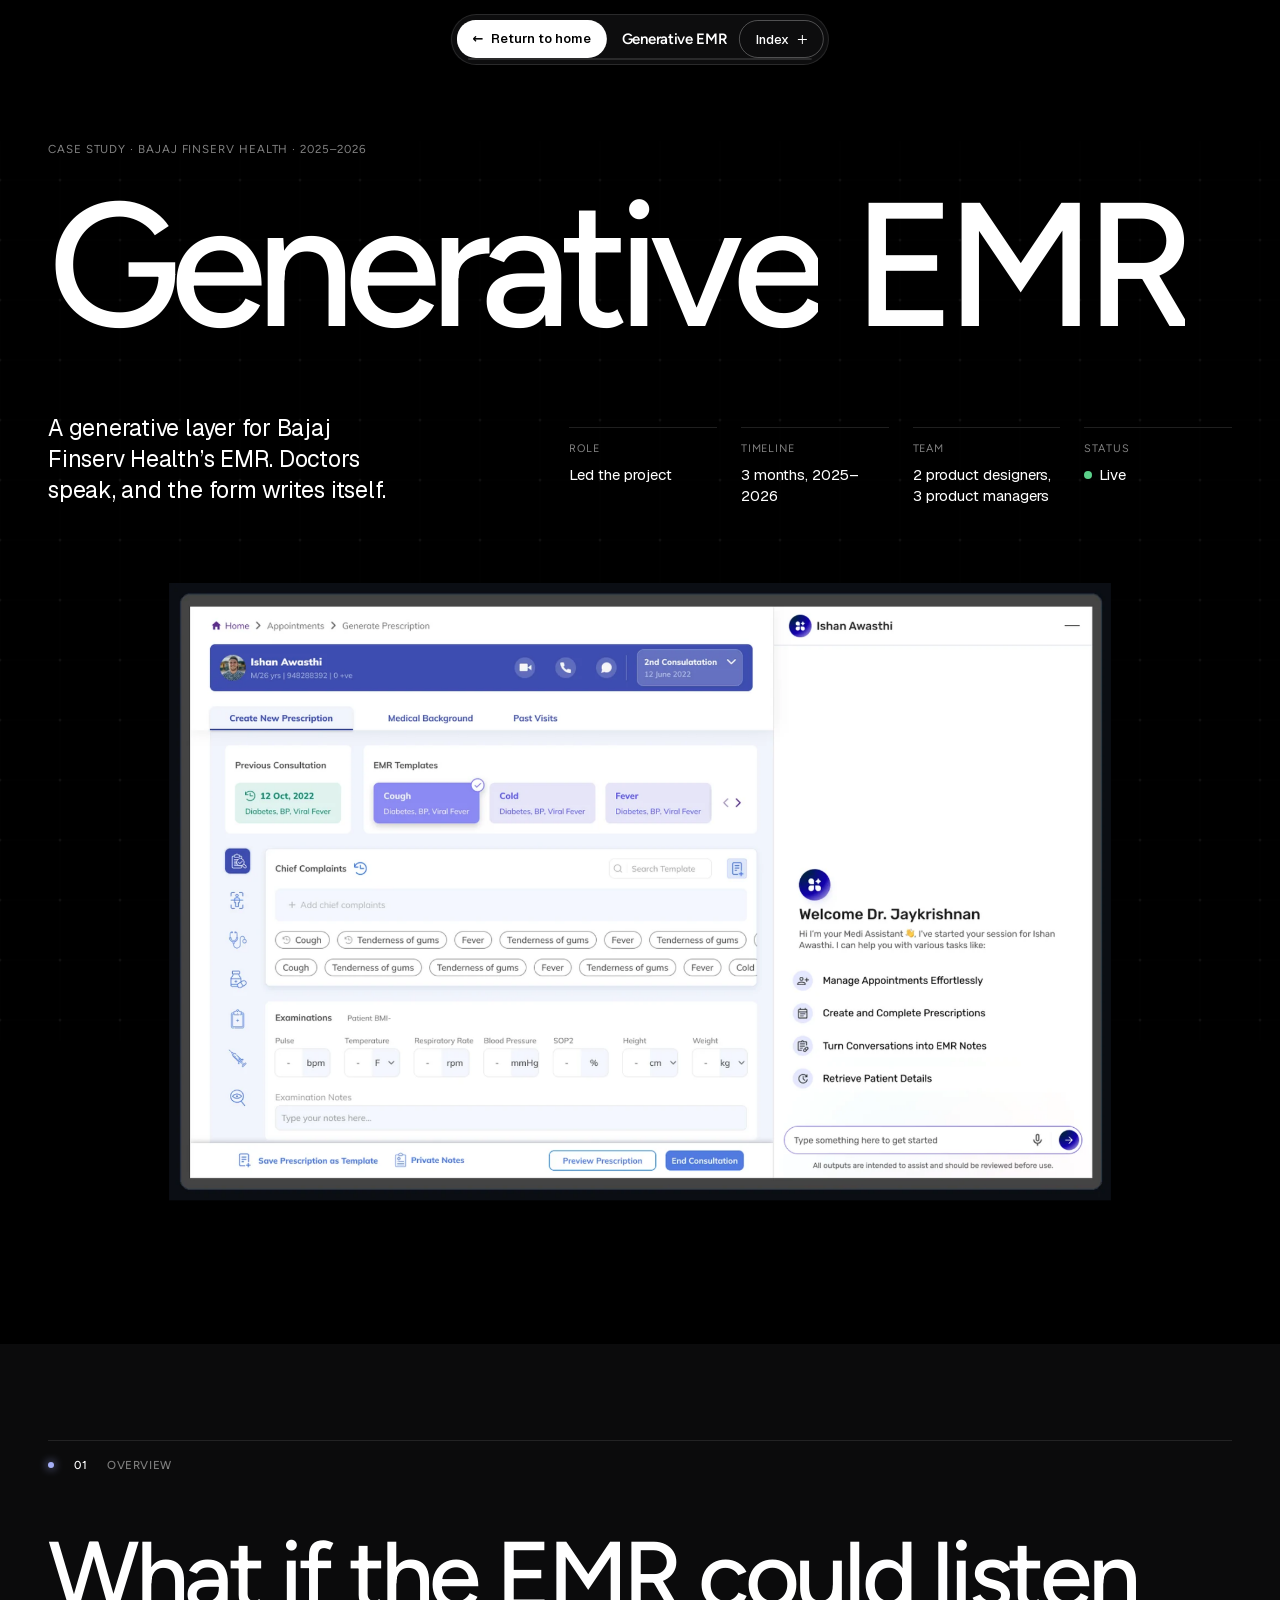
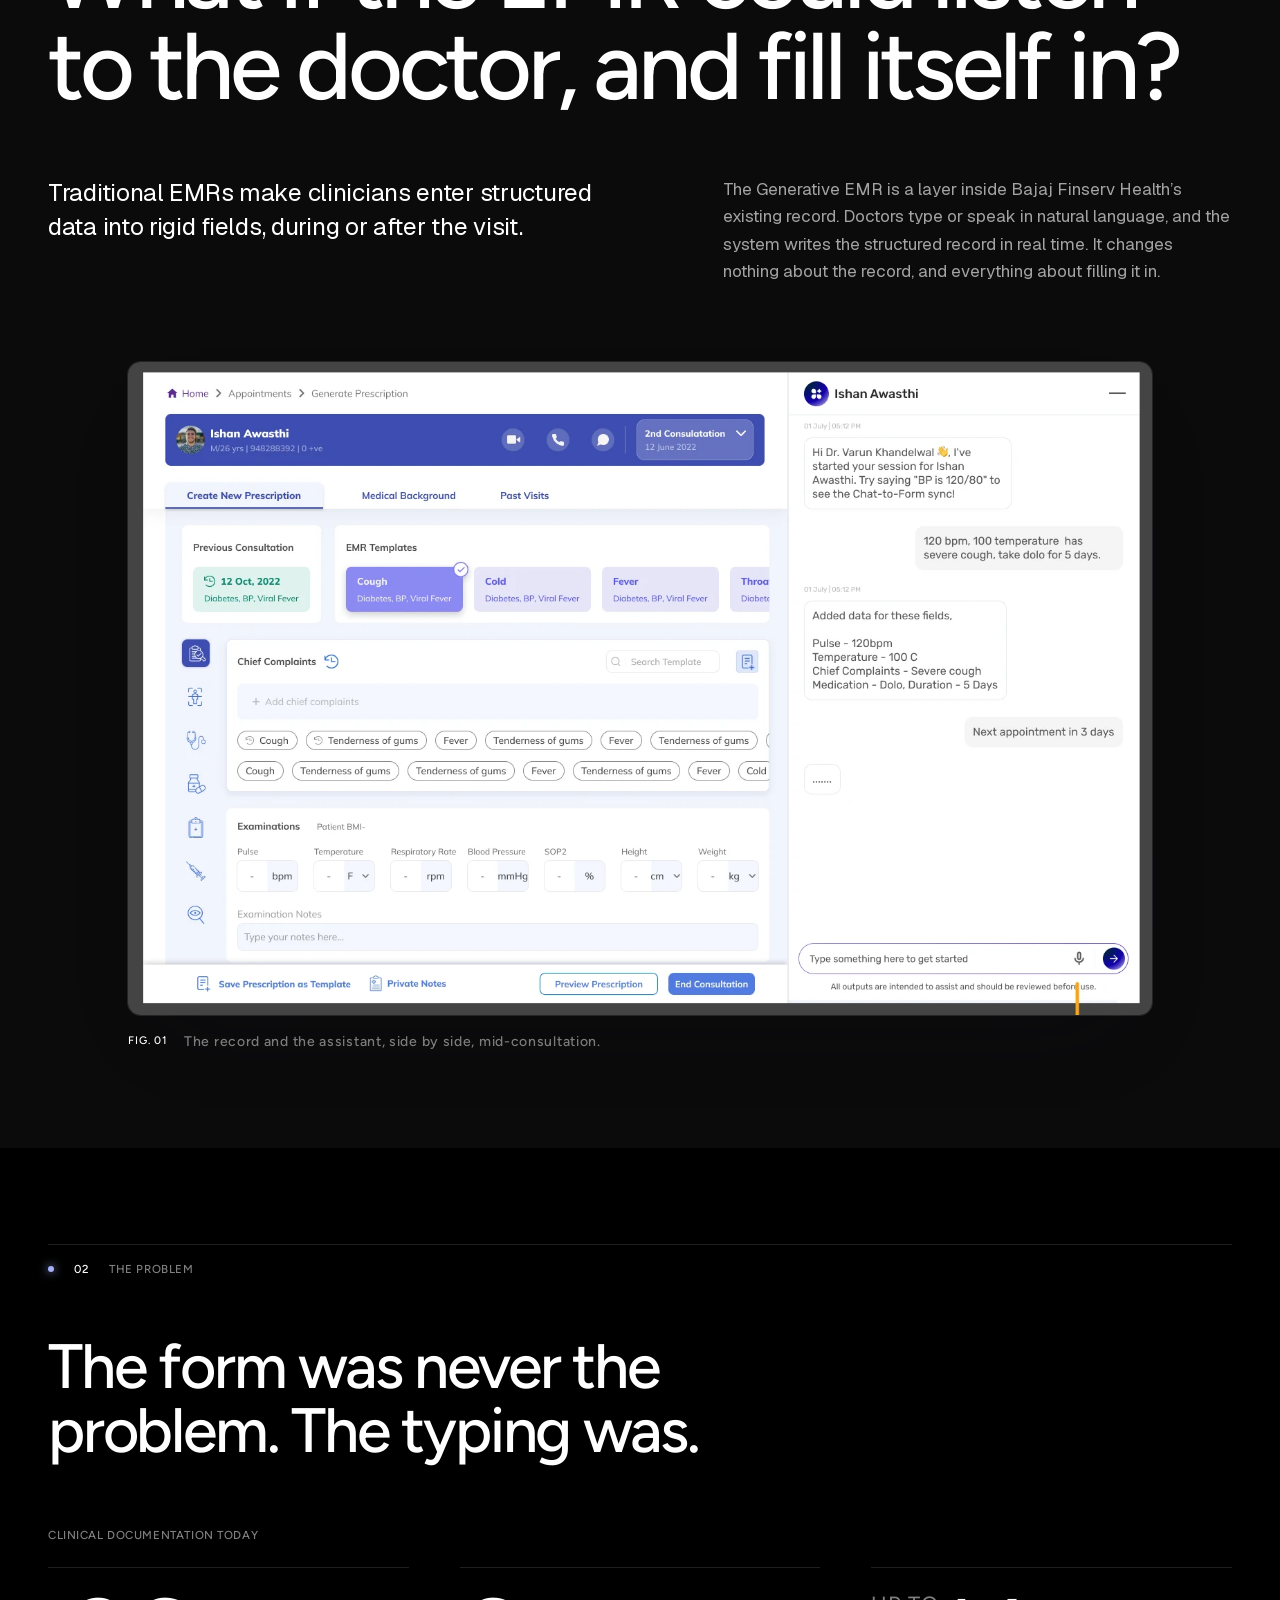
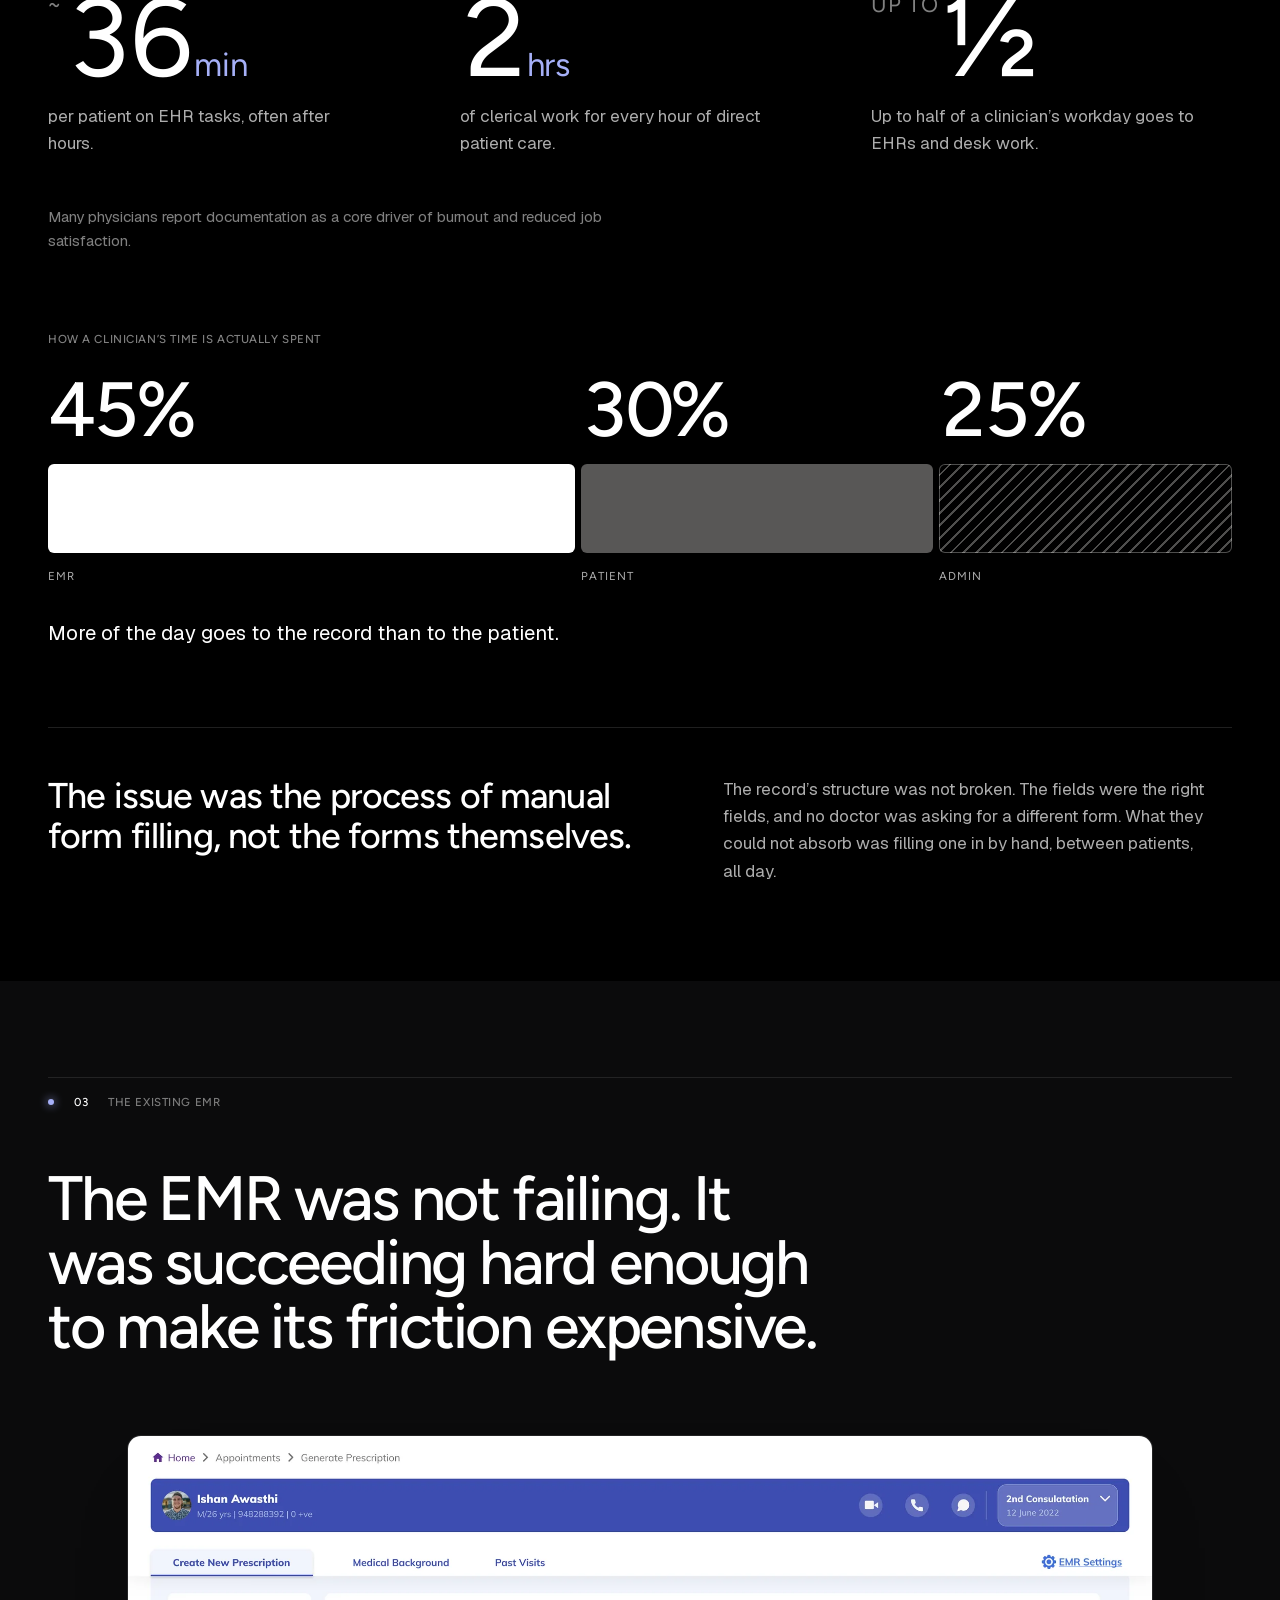
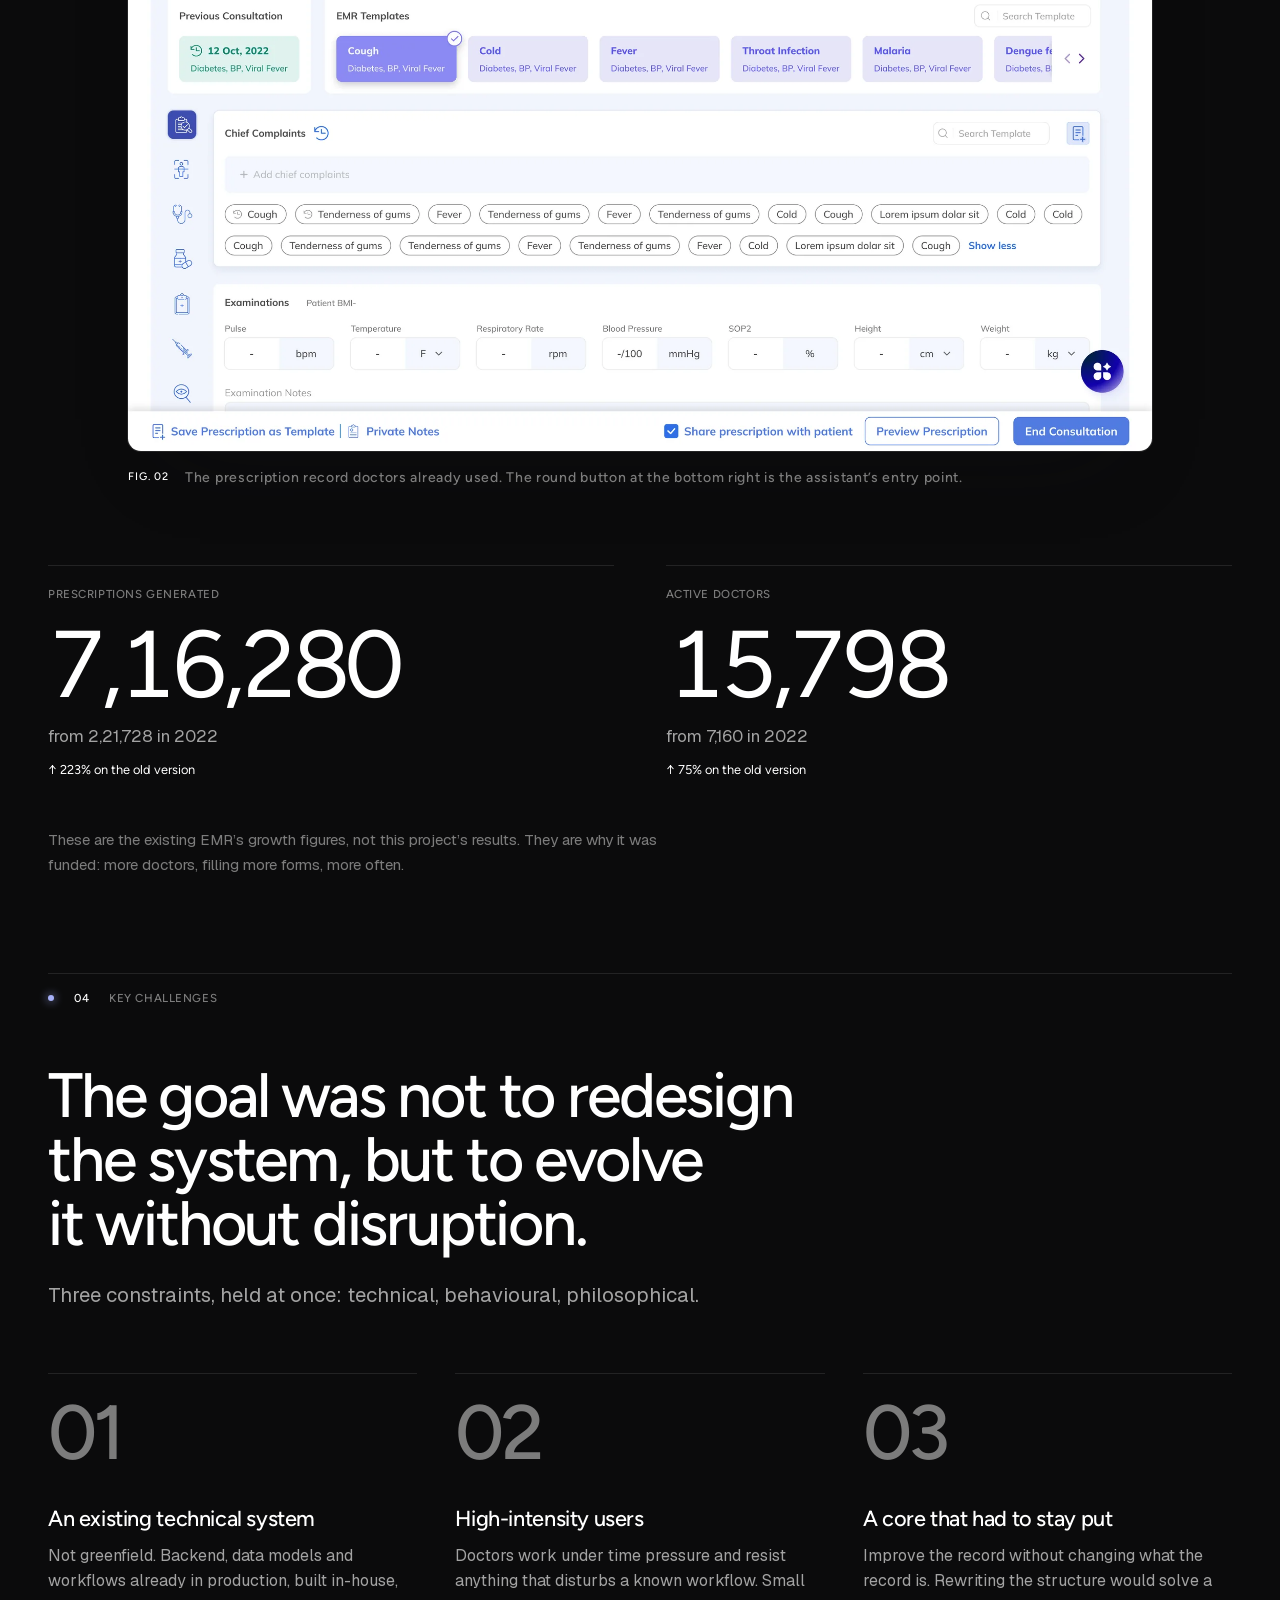
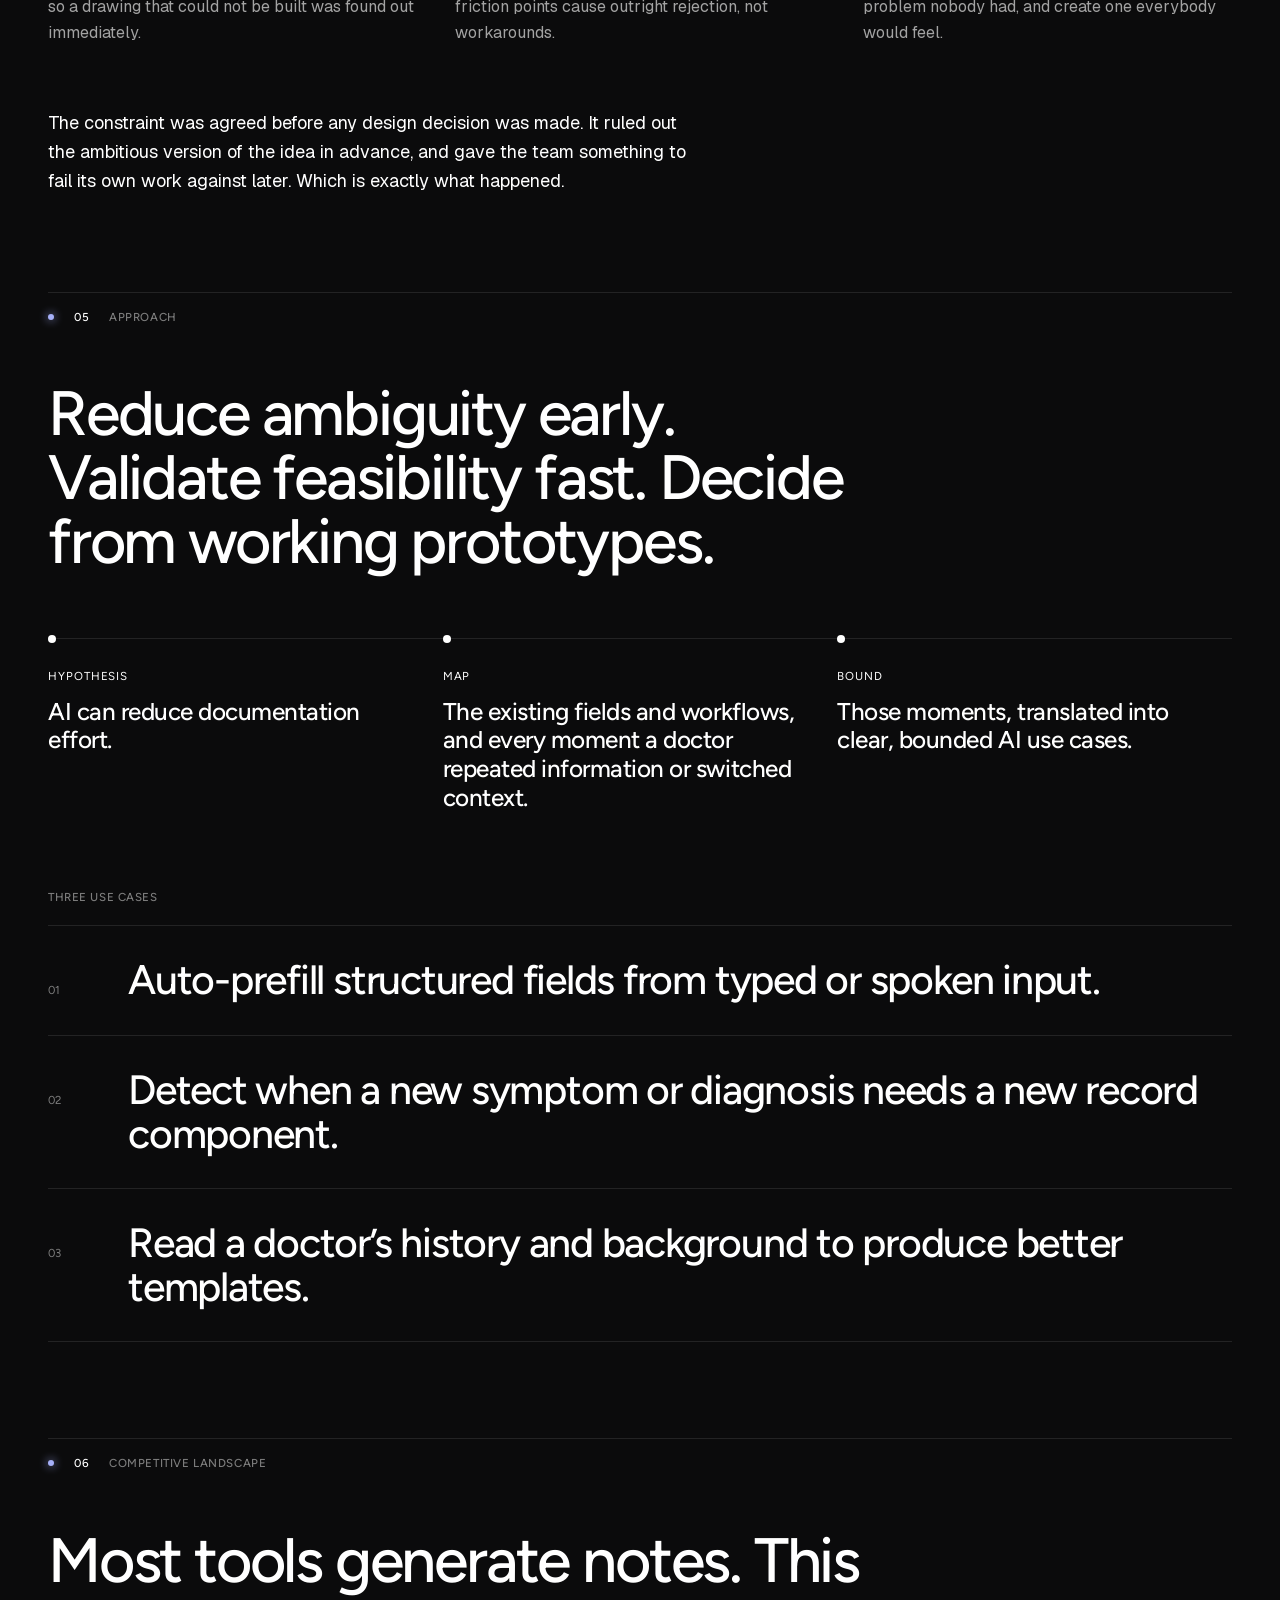
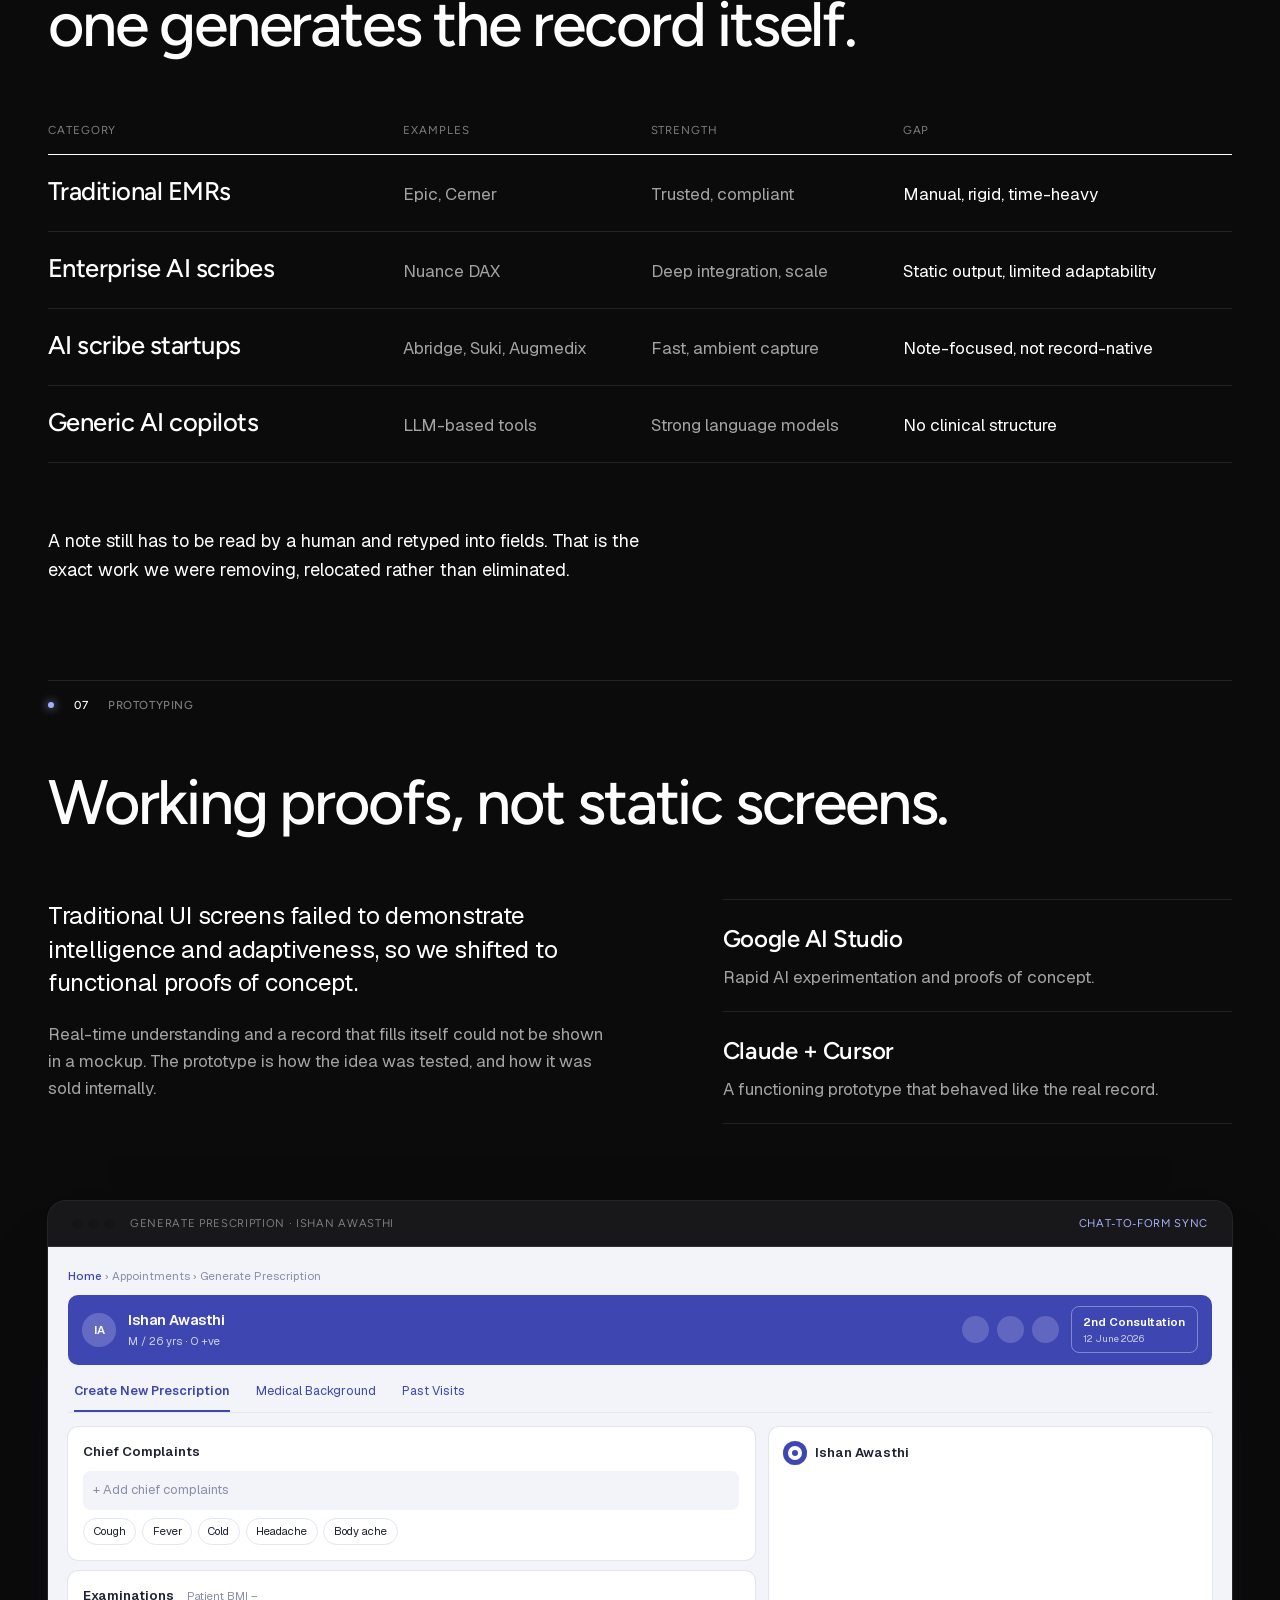
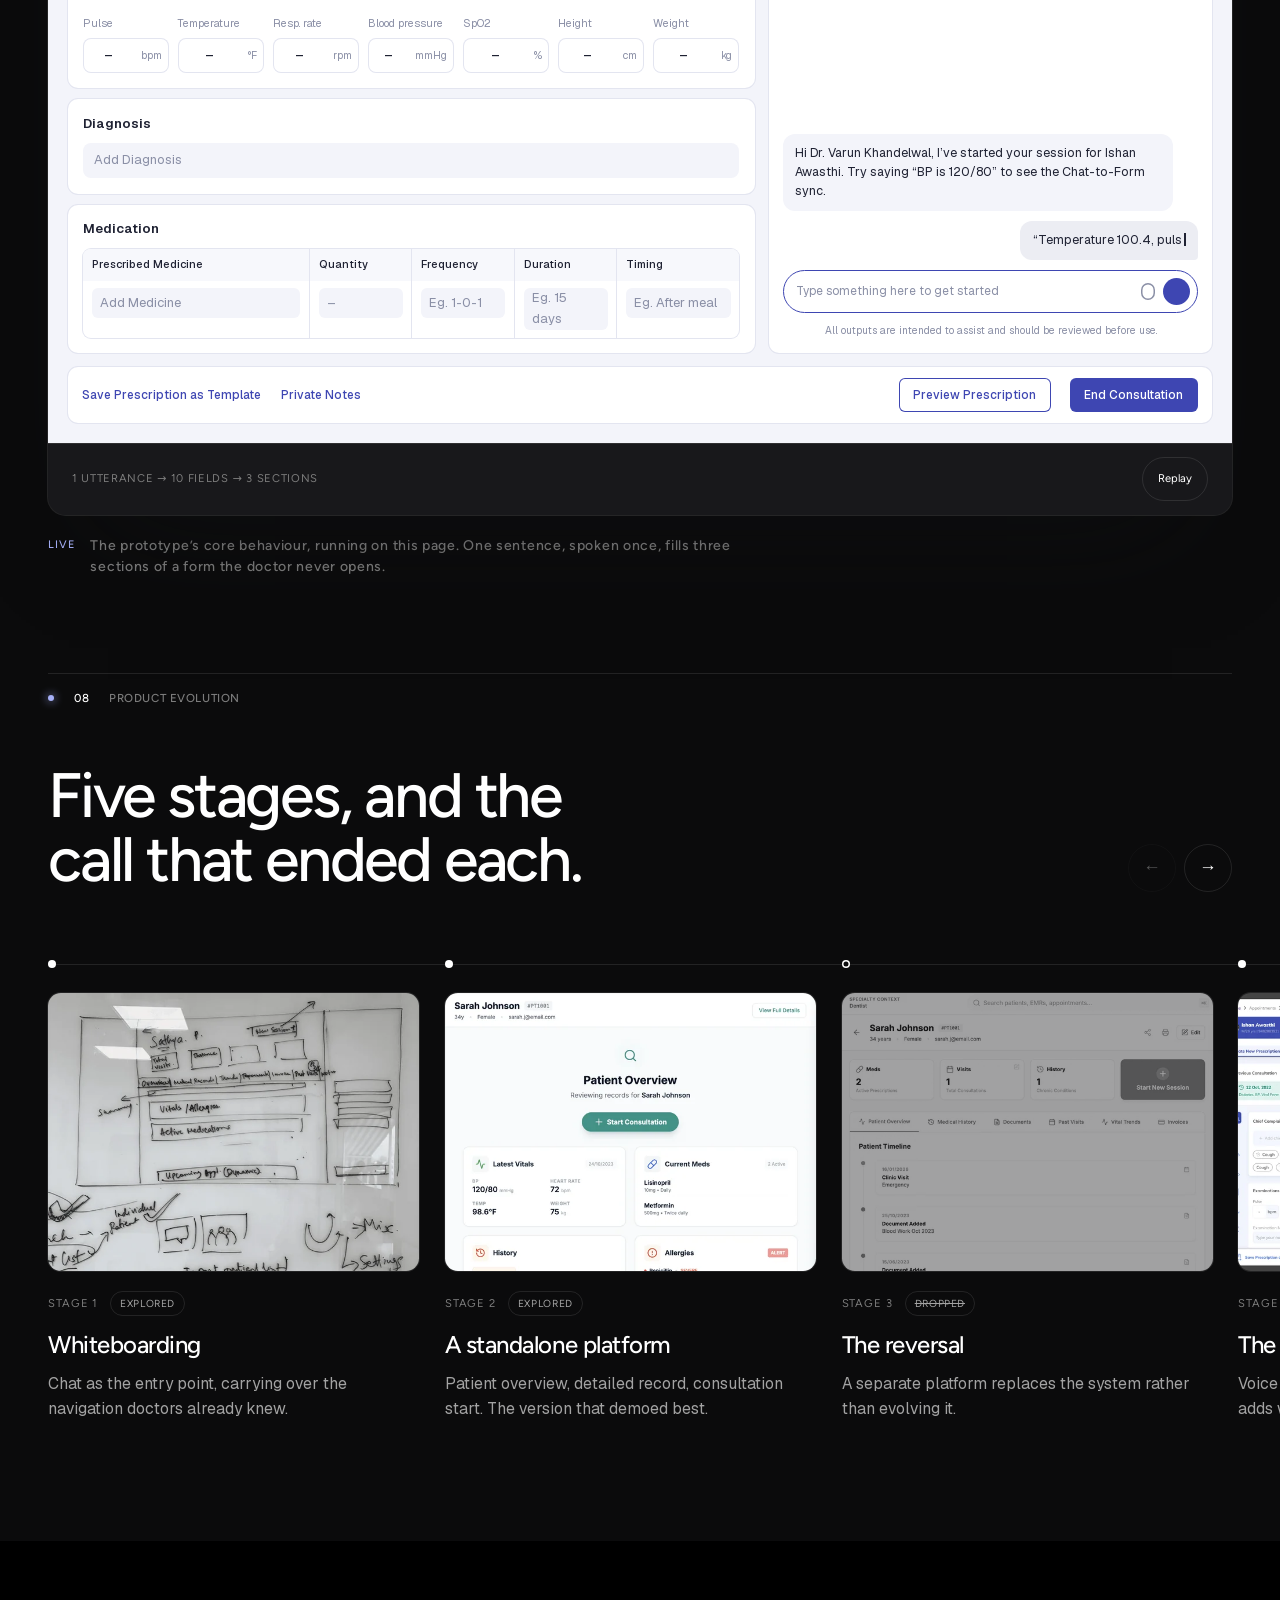
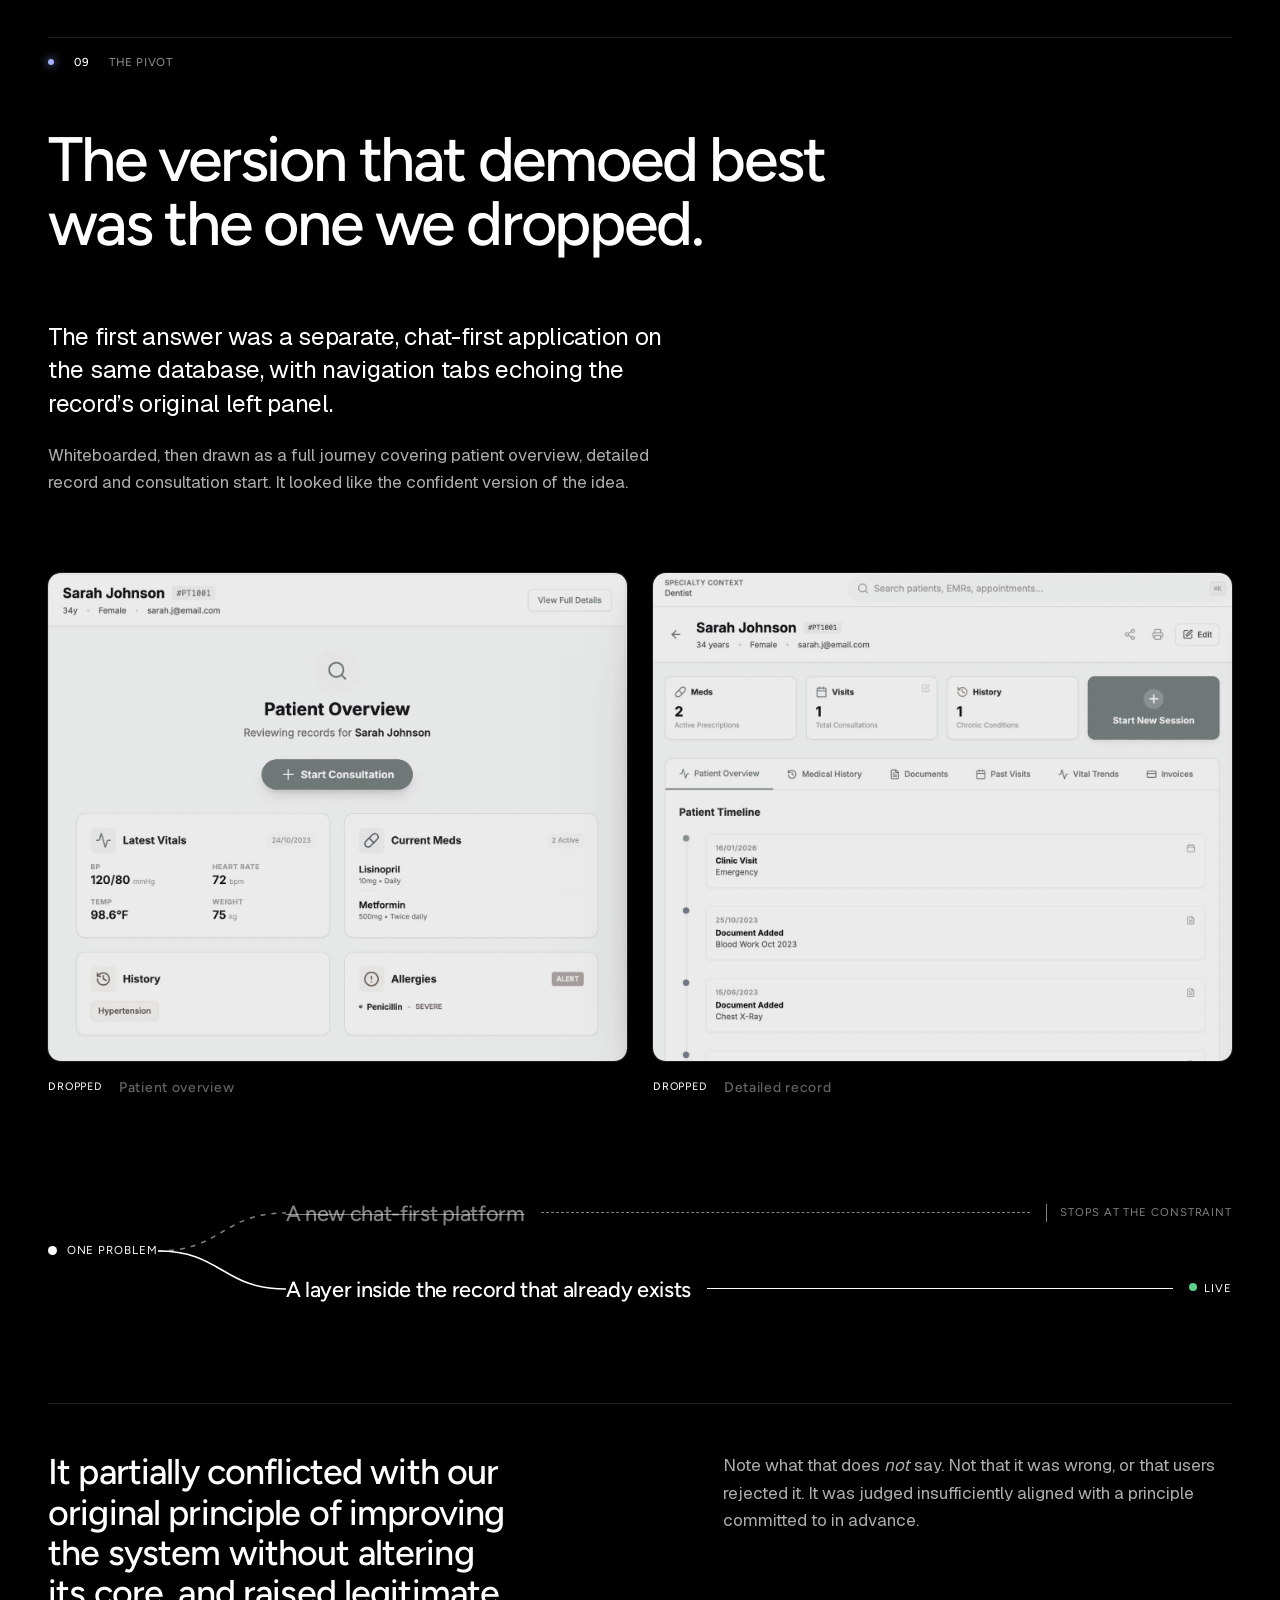
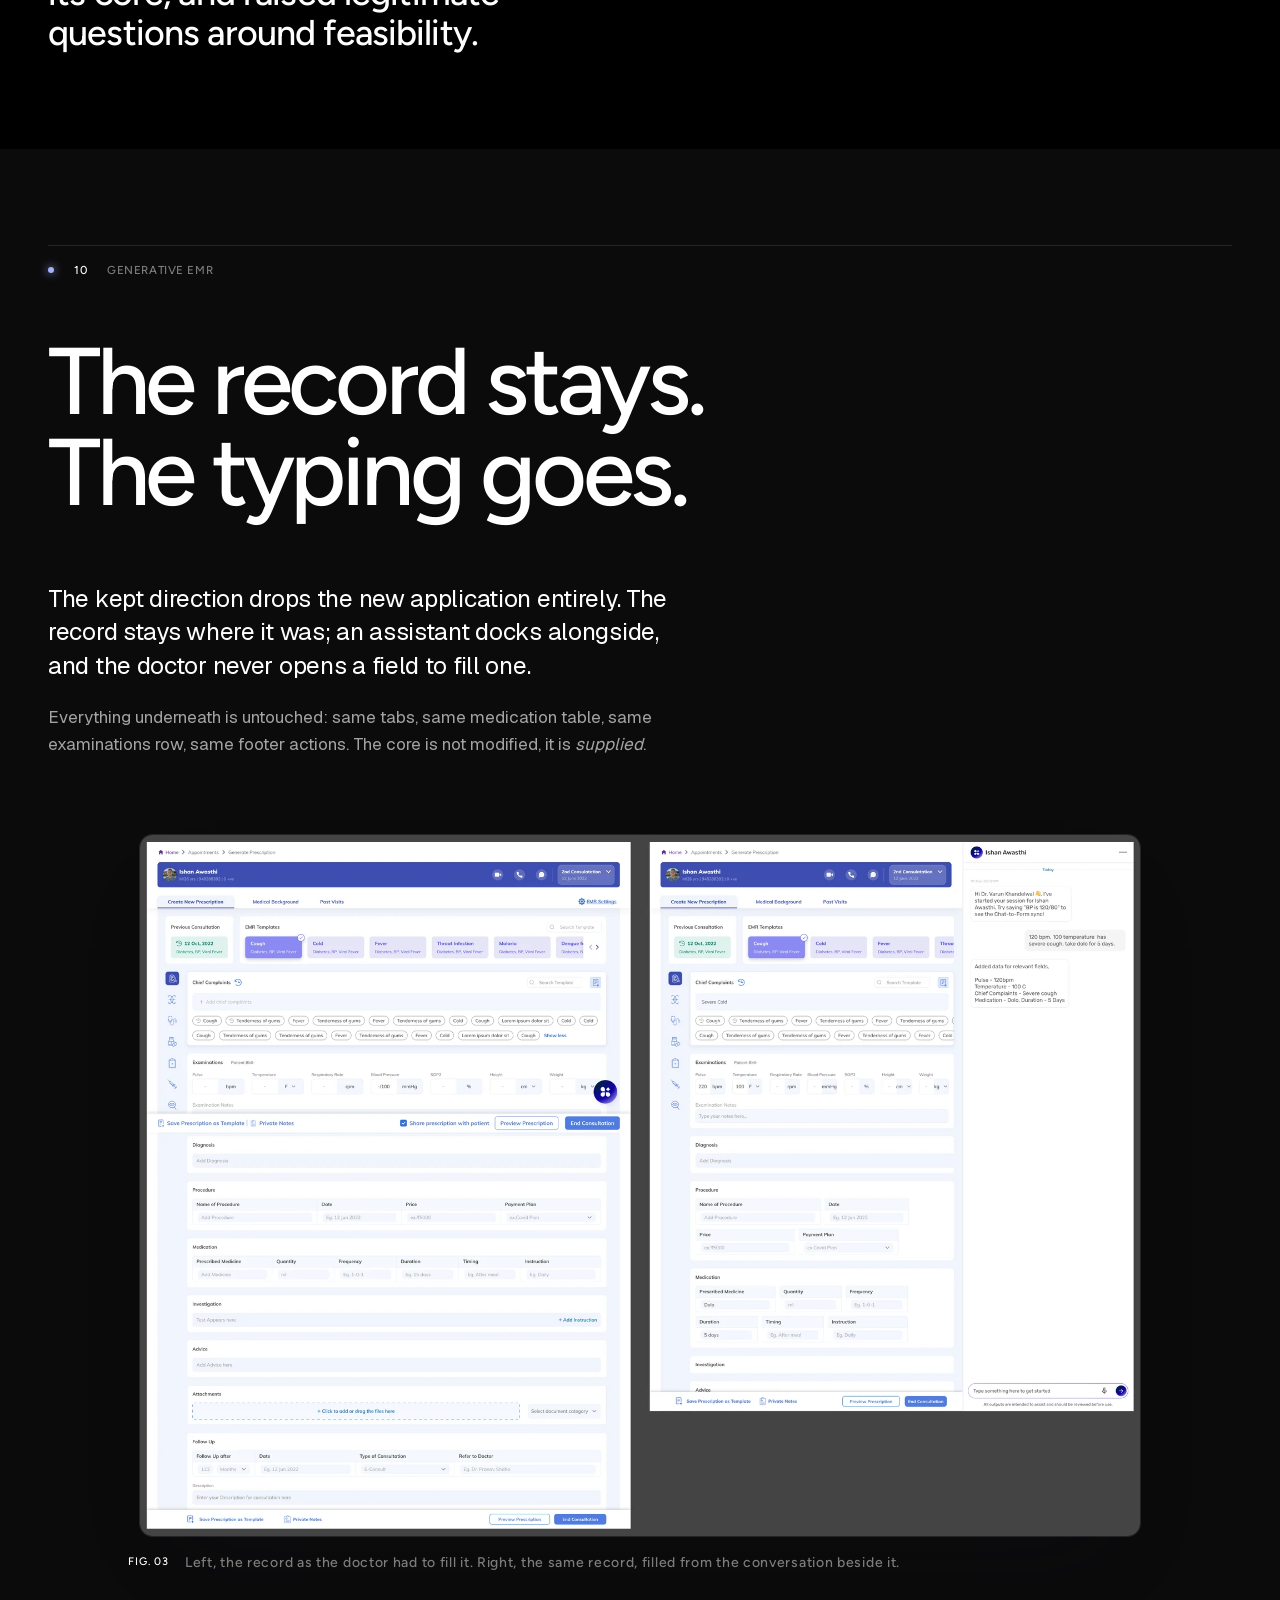
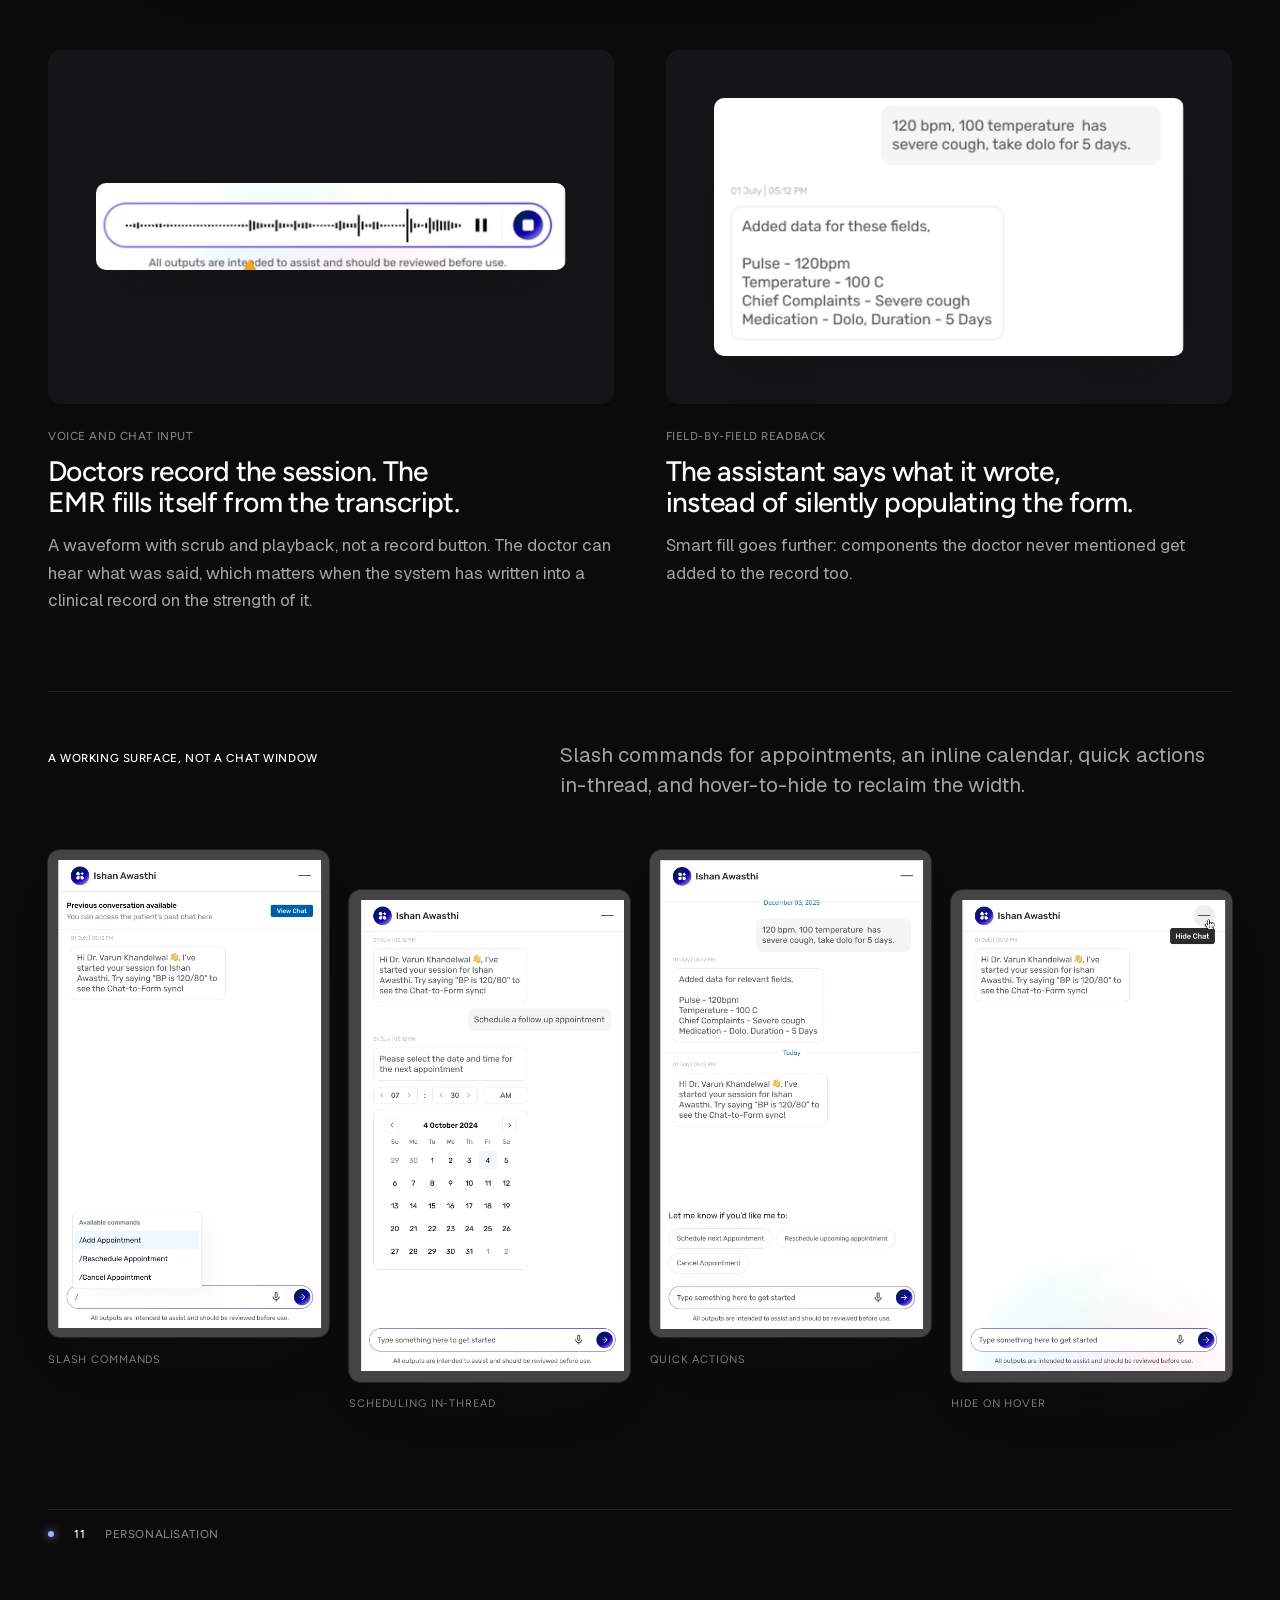
==== preview/index.html @ 27ffbb3f "Preview: shared dark theme Same black system as the WorkPerks case study (theme.css, identical acros" ====
<!doctype html>
<html lang="en" data-theme="dark" data-project="emr">
<head>
<meta charset="utf-8">
<meta name="robots" content="noindex">
<meta name="viewport" content="width=device-width, initial-scale=1">
<meta name="color-scheme" content="light">
<meta name="theme-color" content="#0B0E14">
<link rel="icon" href="data:image/svg+xml,%3Csvg xmlns='http://www.w3.org/2000/svg' viewBox='0 0 32 32'%3E%3Crect width='32' height='32' rx='7' fill='%230B0E14'/%3E%3Ccircle cx='16' cy='16' r='6' fill='%233D4DB0'/%3E%3C/svg%3E">
<title>Generative EMR, Bajaj Finserv Health</title>
<meta name="description" content="Case study. A generative layer inside Bajaj Finserv Health's EMR: doctors speak, and the form writes itself.">
<link rel="preload" href="public/fonts/figtree-var.woff2" as="font" type="font/woff2" crossorigin>
<link rel="preload" href="public/fonts/Geist-var-latin.woff2" as="font" type="font/woff2" crossorigin>
<link rel="preload" href="public/cover/generative-emr-hero.webp" as="image" fetchpriority="high">
<link rel="stylesheet" href="fonts.css">
<link rel="stylesheet" href="styles.css">
<link rel="stylesheet" href="theme.css">
</head>
<body>

<a class="skip" href="#overview">Skip to the case study</a>

<!-- Top bar: the page's only chrome. Wordmark, the section you are in, and a
     reading line. The section label opens the full index. -->
<header class="topbar" data-tone="dark">
  <a class="tb-home" href="https://uxsiddha.github.io/home"><span aria-hidden="true">&larr;</span> Return to home</a>
  <a class="tb-mark" href="#top">Generative EMR</a>

  <nav class="rail" aria-label="Sections">
    <ol>
      <li><a href="#overview"><span class="r-num">01</span><span class="r-name">Overview</span></a></li>
      <li><a href="#problem"><span class="r-num">02</span><span class="r-name">The problem</span></a></li>
      <li><a href="#existing"><span class="r-num">03</span><span class="r-name">Existing EMR</span></a></li>
      <li><a href="#challenges"><span class="r-num">04</span><span class="r-name">Challenges</span></a></li>
      <li><a href="#approach"><span class="r-num">05</span><span class="r-name">Approach</span></a></li>
      <li><a href="#landscape"><span class="r-num">06</span><span class="r-name">Landscape</span></a></li>
      <li><a href="#prototyping"><span class="r-num">07</span><span class="r-name">Prototyping</span></a></li>
      <li><a href="#evolution"><span class="r-num">08</span><span class="r-name">Evolution</span></a></li>
      <li><a href="#pivot"><span class="r-num">09</span><span class="r-name">The pivot</span></a></li>
      <li><a href="#generative"><span class="r-num">10</span><span class="r-name">Generative EMR</span></a></li>
      <li><a href="#personalisation"><span class="r-num">11</span><span class="r-name">Personalisation</span></a></li>
      <li><a href="#product"><span class="r-num">12</span><span class="r-name">Final product</span></a></li>
      <li><a href="#next"><span class="r-num">13</span><span class="r-name">Where it stands</span></a></li>
      <li><a href="#learnings"><span class="r-num">14</span><span class="r-name">Key learnings</span></a></li>
    </ol>
  </nav>
  <button class="tb-index" type="button" aria-expanded="false" aria-controls="index-panel">
    <span class="tb-num" aria-hidden="true"></span>
    <span class="tb-name">Index</span>
    <span class="tb-plus" aria-hidden="true"></span>
  </button>
  <span class="tb-progress" aria-hidden="true"><span></span></span>
</header>

<nav class="index-panel" id="index-panel" aria-label="Sections" hidden>
  <ol>
    <li><a href="#overview"><span>01</span>Overview</a></li>
    <li><a href="#problem"><span>02</span>The problem</a></li>
    <li><a href="#existing"><span>03</span>The existing EMR</a></li>
    <li><a href="#challenges"><span>04</span>Key challenges</a></li>
    <li><a href="#approach"><span>05</span>Approach</a></li>
    <li><a href="#landscape"><span>06</span>Competitive landscape</a></li>
    <li><a href="#prototyping"><span>07</span>Prototyping</a></li>
    <li><a href="#evolution"><span>08</span>Product evolution</a></li>
    <li><a href="#pivot"><span>09</span>The pivot</a></li>
    <li><a href="#generative"><span>10</span>Generative EMR</a></li>
    <li><a href="#personalisation"><span>11</span>Personalisation</a></li>
    <li><a href="#product"><span>12</span>Final product</a></li>
    <li><a href="#next"><span>13</span>Where it stands</a></li>
    <li><a href="#learnings"><span>14</span>Key learnings</a></li>
  </ol>
</nav>



<!-- ================================================================ HERO -->
<section class="hero dark" id="top" aria-label="Introduction">
  <div class="wrap hero-head">
    <p class="kicker">Case study &middot; Bajaj Finserv Health &middot; 2025&ndash;2026</p>

    <h1 class="hero-title" aria-label="Generative EMR">
      <span class="word" aria-hidden="true"><span class="ch" style="--i:0">G</span><span class="ch" style="--i:1">e</span><span class="ch" style="--i:2">n</span><span class="ch" style="--i:3">e</span><span class="ch" style="--i:4">r</span><span class="ch" style="--i:5">a</span><span class="ch" style="--i:6">t</span><span class="ch" style="--i:7">i</span><span class="ch" style="--i:8">v</span><span class="ch" style="--i:9">e</span></span>
      <span class="word" aria-hidden="true"><span class="ch" style="--i:11">E</span><span class="ch" style="--i:12">M</span><span class="ch" style="--i:13">R</span></span>
    </h1>

    <div class="hero-foot">
      <p class="hero-line">A generative layer for Bajaj Finserv Health&rsquo;s EMR. Doctors speak, and the form writes itself.</p>
      <dl class="meta">
        <div><dt>Role</dt><dd>Led the project</dd></div>
        <div><dt>Timeline</dt><dd>3 months, 2025&ndash;2026</dd></div>
        <div><dt>Team</dt><dd>2 product designers, 3 product managers</dd></div>
        <div><dt>Status</dt><dd><span class="live-dot" aria-hidden="true"></span>Live</dd></div>
      </dl>
    </div>
  </div>

  <figure class="hero-visual">
    <div class="hv-scale">
      <img src="public/cover/generative-emr-hero.webp" width="1716" height="1124"
           alt="The prescription record for patient Ishan Awasthi, with the assistant docked at the right, welcoming the doctor and listing what it can do."
           fetchpriority="high" decoding="async">
    </div>
  </figure>
</section>


<main>

<!-- ============================================================ OVERVIEW -->
<section id="overview" data-title="Overview">
  <div class="wrap">
    <p class="sec-idx" data-reveal><span>01</span>Overview</p>
    <h2 class="sec-title xl" data-reveal>What if the EMR could listen to the doctor, and fill itself in?</h2>

    <div class="split" data-reveal>
      <div class="prose">
        <p class="lead">
          Traditional EMRs make clinicians enter structured data into rigid fields,
          during or after the visit.
        </p>
      </div>
      <div class="prose">
        <p>
          The Generative EMR is a layer inside Bajaj Finserv Health&rsquo;s existing
          record. Doctors type or speak in natural language, and the system writes the
          structured record in real time. It changes nothing about the record, and
          everything about filling it in.
        </p>
      </div>
    </div>
  </div>

  <figure class="bleed shot" data-reveal>
    <img src="public/screens/web/04-ongoing-conversation.webp" width="1480" height="944"
         alt="An ongoing consultation: the prescription record on the left, and on the right the assistant thread where the doctor dictated vitals and the assistant listed the fields it filled."
         loading="lazy" decoding="async">
    <figcaption class="wrap cap"><span>Fig. 01</span>The record and the assistant, side by side, mid-consultation.</figcaption>
  </figure>
</section>


<!-- ============================================================= PROBLEM -->
<section class="dark" id="problem" data-title="The problem">
  <div class="wrap">
    <p class="sec-idx" data-reveal><span>02</span>The problem</p>
    <h2 class="sec-title" data-reveal>The form was never the problem. The typing was.</h2>

    <p class="label" data-reveal>Clinical documentation today</p>
    <div class="stats three" data-reveal>
      <div class="stat">
        <p class="stat-num"><span class="tilde">~</span><span data-count="36">36</span><span class="unit">min</span></p>
        <p class="stat-cap">per patient on EHR tasks, often after hours.</p>
      </div>
      <div class="stat">
        <p class="stat-num"><span data-count="2">2</span><span class="unit">hrs</span></p>
        <p class="stat-cap">of clerical work for every hour of direct patient care.</p>
      </div>
      <div class="stat">
        <p class="stat-num"><span class="tilde">up to</span>&frac12;</p>
        <p class="stat-cap">Up to half of a clinician&rsquo;s workday goes to EHRs and desk work.</p>
      </div>
    </div>
    <p class="aside" data-reveal>Many physicians report documentation as a core driver of burnout and reduced job satisfaction.</p>

    <div class="timeuse-block" data-reveal>
      <p class="label">How a clinician&rsquo;s time is actually spent</p>
      <div class="timeuse" role="img" aria-label="45% EMR, 30% patient, 25% admin.">
        <div class="tu-seg" style="--p:45">
          <p class="tu-num"><span data-count="45">45</span>%</p>
          <div class="tu-track"><span class="tu-bar"></span></div>
          <p class="tu-label">EMR</p>
        </div>
        <div class="tu-seg" style="--p:30">
          <p class="tu-num"><span data-count="30">30</span>%</p>
          <div class="tu-track"><span class="tu-bar"></span></div>
          <p class="tu-label">Patient</p>
        </div>
        <div class="tu-seg" style="--p:25">
          <p class="tu-num"><span data-count="25">25</span>%</p>
          <div class="tu-track"><span class="tu-bar"></span></div>
          <p class="tu-label">Admin</p>
        </div>
      </div>
      <p class="tu-read">More of the day goes to the record than to the patient.</p>
    </div>

    <div class="split closing" data-reveal>
      <p class="pull">The issue was the process of manual form filling, not the forms themselves.</p>
      <div class="prose">
        <p>
          The record&rsquo;s structure was not broken. The fields were the right fields,
          and no doctor was asking for a different form. What they could not absorb was
          filling one in by hand, between patients, all day.
        </p>
      </div>
    </div>
  </div>
</section>


<!-- ======================================================== EXISTING EMR -->
<section class="has-kgrid" id="existing" data-title="The existing EMR">
  <canvas class="kgrid" aria-hidden="true"></canvas>
  <div class="wrap">
    <p class="sec-idx" data-reveal><span>03</span>The existing EMR</p>
    <h2 class="sec-title" data-reveal>The EMR was not failing. It was succeeding hard enough to make its friction expensive.</h2>
  </div>

  <figure class="bleed shot" data-reveal>
    <img src="public/screens/web/existing-record.webp" width="2000" height="1201"
         alt="The existing prescription record at Bajaj Finserv Health: patient header, EMR templates, chief complaints, examinations and the footer actions."
         loading="lazy" decoding="async">
    <figcaption class="wrap cap"><span>Fig. 02</span>The prescription record doctors already used. The round button at the bottom right is the assistant&rsquo;s entry point.</figcaption>
  </figure>

  <div class="wrap">
    <div class="stats two" data-reveal>
      <div class="stat">
        <p class="label">Prescriptions generated</p>
        <p class="stat-num"><span data-count="716280" data-locale="en-IN">7,16,280</span></p>
        <p class="stat-cap">from 2,21,728 in 2022</p>
        <p class="delta">&uarr; 223% on the old version</p>
      </div>
      <div class="stat">
        <p class="label">Active doctors</p>
        <p class="stat-num"><span data-count="15798" data-locale="en-IN">15,798</span></p>
        <p class="stat-cap">from 7,160 in 2022</p>
        <p class="delta">&uarr; 75% on the old version</p>
      </div>
    </div>
    <p class="aside" data-reveal>
      These are the existing EMR&rsquo;s growth figures, not this project&rsquo;s results.
      They are why it was funded: more doctors, filling more forms, more often.
    </p>
  </div>
</section>


<!-- ====================================================== KEY CHALLENGES -->
<section id="challenges" data-title="Key challenges">
  <div class="wrap">
    <p class="sec-idx" data-reveal><span>04</span>Key challenges</p>
    <h2 class="sec-title" data-reveal>The goal was not to redesign the system, but to evolve it without disruption.</h2>
    <p class="sub" data-reveal>Three constraints, held at once: technical, behavioural, philosophical.</p>

    <ol class="blocks three" data-reveal>
      <li>
        <p class="b-num">01</p>
        <h3>An existing technical system</h3>
        <p>Not greenfield. Backend, data models and workflows already in production, built in-house, so a drawing that could not be built was found out immediately.</p>
      </li>
      <li>
        <p class="b-num">02</p>
        <h3>High-intensity users</h3>
        <p>Doctors work under time pressure and resist anything that disturbs a known workflow. Small friction points cause outright rejection, not workarounds.</p>
      </li>
      <li>
        <p class="b-num">03</p>
        <h3>A core that had to stay put</h3>
        <p>Improve the record without changing what the record is. Rewriting the structure would solve a problem nobody had, and create one everybody would feel.</p>
      </li>
    </ol>

    <div class="prose note" data-reveal>
      <p>
        The constraint was agreed before any design decision was made. It ruled out the
        ambitious version of the idea in advance, and gave the team something to fail
        its own work against later. Which is exactly what happened.
      </p>
    </div>
  </div>
</section>


<!-- ============================================================ APPROACH -->
<section id="approach" data-title="Approach">
  <div class="wrap">
    <p class="sec-idx" data-reveal><span>05</span>Approach</p>
    <h2 class="sec-title" data-reveal>Reduce ambiguity early. Validate feasibility fast. Decide from working prototypes.</h2>

    <ol class="steps" data-reveal>
      <li>
        <p class="s-tag">Hypothesis</p>
        <p class="s-text">AI can reduce documentation effort.</p>
      </li>
      <li>
        <p class="s-tag">Map</p>
        <p class="s-text">The existing fields and workflows, and every moment a doctor repeated information or switched context.</p>
      </li>
      <li>
        <p class="s-tag">Bound</p>
        <p class="s-text">Those moments, translated into clear, bounded AI use cases.</p>
      </li>
    </ol>

    <div class="usecases" data-reveal>
      <p class="label">Three use cases</p>
      <ol>
        <li><span class="uc-n">01</span><span class="uc-t">Auto-prefill structured fields from typed or spoken input.</span></li>
        <li><span class="uc-n">02</span><span class="uc-t">Detect when a new symptom or diagnosis needs a new record component.</span></li>
        <li><span class="uc-n">03</span><span class="uc-t">Read a doctor&rsquo;s history and background to produce better templates.</span></li>
      </ol>
    </div>
  </div>
</section>


<!-- ================================================ COMPETITIVE LANDSCAPE -->
<section id="landscape" data-title="Competitive landscape">
  <div class="wrap">
    <p class="sec-idx" data-reveal><span>06</span>Competitive landscape</p>
    <h2 class="sec-title" data-reveal>Most tools generate notes. This one generates the record itself.</h2>

    <div class="table-wrap" data-reveal>
      <table class="landscape">
        <caption class="sr-only">Competitive landscape: four categories of tools, their strengths and the gap each leaves.</caption>
        <thead>
          <tr><th scope="col">Category</th><th scope="col">Examples</th><th scope="col">Strength</th><th scope="col">Gap</th></tr>
        </thead>
        <tbody>
          <tr><th scope="row">Traditional EMRs</th><td data-label="Examples">Epic, Cerner</td><td data-label="Strength">Trusted, compliant</td><td data-label="Gap">Manual, rigid, time-heavy</td></tr>
          <tr><th scope="row">Enterprise AI scribes</th><td data-label="Examples">Nuance DAX</td><td data-label="Strength">Deep integration, scale</td><td data-label="Gap">Static output, limited adaptability</td></tr>
          <tr><th scope="row">AI scribe startups</th><td data-label="Examples">Abridge, Suki, Augmedix</td><td data-label="Strength">Fast, ambient capture</td><td data-label="Gap">Note-focused, not record-native</td></tr>
          <tr><th scope="row">Generic AI copilots</th><td data-label="Examples">LLM-based tools</td><td data-label="Strength">Strong language models</td><td data-label="Gap">No clinical structure</td></tr>
        </tbody>
      </table>
    </div>

    <div class="prose note" data-reveal>
      <p>
        A note still has to be read by a human and retyped into fields. That is the exact
        work we were removing, relocated rather than eliminated.
      </p>
    </div>
  </div>
</section>


<!-- ========================================================= PROTOTYPING -->
<section id="prototyping" data-title="Prototyping">
  <div class="wrap">
    <p class="sec-idx" data-reveal><span>07</span>Prototyping</p>
    <h2 class="sec-title" data-reveal>Working proofs, not static screens.</h2>

    <div class="split" data-reveal>
      <div class="prose">
        <p class="lead">
          Traditional UI screens failed to demonstrate intelligence and adaptiveness, so
          we shifted to functional proofs of concept.
        </p>
        <p>
          Real-time understanding and a record that fills itself could not be shown in a
          mockup. The prototype is how the idea was tested, and how it was sold
          internally.
        </p>
      </div>
      <ul class="tools">
        <li><p class="t-name">Google AI Studio</p><p>Rapid AI experimentation and proofs of concept.</p></li>
        <li><p class="t-name">Claude + Cursor</p><p>A functioning prototype that behaved like the real record.</p></li>
      </ul>
    </div>
  </div>

  <!-- The demonstration, rebuilt as the real prescription screen from the design
       file: patient header, tabs, the form, and the assistant docked on the right.
       The dictation uses clinically plausible values (the design file's own sample
       read 220 bpm and 100 C). Ships settled; the script clears and plays it. -->
  <div class="wrap demo-stage" data-reveal>
    <section class="demo" id="demo" aria-label="Chat-to-Form sync, demonstrated on the prescription screen">
      <div class="demo-bar">
        <span class="dots" aria-hidden="true"><i></i><i></i><i></i></span>
        <span>Generate Prescription &middot; Ishan Awasthi</span>
        <span class="demo-tag">Chat&#8209;to&#8209;Form sync</span>
      </div>

      <div class="emr">
        <p class="emr-crumbs" aria-hidden="true"><b>Home</b> &rsaquo; Appointments &rsaquo; Generate Prescription</p>

        <div class="emr-patient">
          <span class="emr-avatar" aria-hidden="true">IA</span>
          <div>
            <p class="emr-name">Ishan Awasthi</p>
            <p class="emr-sub">M / 26 yrs &middot; O +ve</p>
          </div>
          <span class="emr-icons" aria-hidden="true"><i></i><i></i><i></i></span>
          <span class="emr-visit">2nd Consultation<small>12 June 2026</small></span>
        </div>

        <div class="emr-tabs" aria-hidden="true">
          <span class="on">Create New Prescription</span><span>Medical Background</span><span>Past Visits</span>
        </div>

        <div class="emr-body">
          <div class="emr-form">
            <div class="emr-card">
              <p class="emr-h">Chief Complaints</p>
              <div class="emr-cc filled" data-field="cc" data-empty="+ Add chief complaints">
                <span class="val"><span class="emr-chip">Dry cough &middot; 3 days</span><span class="emr-chip">Sore throat &middot; 3 days</span></span>
              </div>
              <p class="emr-suggest" aria-hidden="true"><span>Cough</span><span>Fever</span><span>Cold</span><span>Headache</span><span>Body ache</span></p>
            </div>

            <div class="emr-card">
              <p class="emr-h">Examinations <small>Patient BMI &ndash;</small></p>
              <div class="emr-exam">
                <div class="emr-in filled" data-field="pulse" data-empty="&ndash;"><span class="emr-l">Pulse</span><span class="emr-box"><span class="val">96</span><u>bpm</u></span></div>
                <div class="emr-in filled" data-field="temp" data-empty="&ndash;"><span class="emr-l">Temperature</span><span class="emr-box"><span class="val">100.4</span><u>&deg;F</u></span></div>
                <div class="emr-in"><span class="emr-l">Resp. rate</span><span class="emr-box"><span class="val">&ndash;</span><u>rpm</u></span></div>
                <div class="emr-in filled" data-field="bp" data-empty="&ndash;"><span class="emr-l">Blood pressure</span><span class="emr-box"><span class="val">128/84</span><u>mmHg</u></span></div>
                <div class="emr-in filled" data-field="spo2" data-empty="&ndash;"><span class="emr-l">SpO2</span><span class="emr-box"><span class="val">98</span><u>%</u></span></div>
                <div class="emr-in"><span class="emr-l">Height</span><span class="emr-box"><span class="val">&ndash;</span><u>cm</u></span></div>
                <div class="emr-in"><span class="emr-l">Weight</span><span class="emr-box"><span class="val">&ndash;</span><u>kg</u></span></div>
              </div>
            </div>

            <div class="emr-card">
              <p class="emr-h">Diagnosis</p>
              <div class="emr-line"><span class="val">Add Diagnosis</span></div>
            </div>

            <div class="emr-card">
              <p class="emr-h">Medication</p>
              <div class="emr-med">
                <div class="emr-mc wide filled" data-field="drug" data-empty="Add Medicine"><span class="emr-l">Prescribed Medicine</span><span class="val">Dolo 650 (Paracetamol 650 mg)</span></div>
                <div class="emr-mc filled" data-field="qty" data-empty="&ndash;"><span class="emr-l">Quantity</span><span class="val">10 tab</span></div>
                <div class="emr-mc filled" data-field="freq" data-empty="Eg. 1-0-1"><span class="emr-l">Frequency</span><span class="val">1-0-1</span></div>
                <div class="emr-mc filled" data-field="duration" data-empty="Eg. 15 days"><span class="emr-l">Duration</span><span class="val">5 days</span></div>
                <div class="emr-mc filled" data-field="timing" data-empty="Eg. After meal"><span class="emr-l">Timing</span><span class="val">After food</span></div>
              </div>
            </div>
          </div>

          <div class="emr-chat">
            <p class="emr-chat-h"><span class="emr-bot" aria-hidden="true"></span>Ishan Awasthi</p>
            <div class="emr-thread">
              <div class="bubble hello">Hi Dr. Varun Khandelwal, I&rsquo;ve started your session for Ishan Awasthi. Try saying &ldquo;BP is 120/80&rdquo; to see the Chat-to-Form sync.</div>
              <div class="bubble said" id="said">&ldquo;Temperature 100.4, pulse 96, BP 128 by 84, SpO2 98. Dry cough and sore throat for three days. Start Dolo 650, one tablet twice a day after food, for five days.&rdquo;</div>
              <div class="bubble replied" id="replied">
                Added data for these fields,<br>
                Temperature &ndash; <b>100.4 &deg;F</b><br>
                Pulse &ndash; <b>96 bpm</b><br>
                Blood pressure &ndash; <b>128/84 mmHg</b><br>
                SpO2 &ndash; <b>98%</b><br>
                Chief complaints &ndash; <b>Dry cough, Sore throat (3 days)</b><br>
                Medication &ndash; <b>Dolo 650, 1-0-1, after food, 5 days</b>
              </div>
            </div>
            <div class="emr-input" aria-hidden="true"><span>Type something here to get started</span><i class="mic"></i><i class="send"></i></div>
            <p class="emr-disc">All outputs are intended to assist and should be reviewed before use.</p>
          </div>
        </div>

        <div class="emr-actions" aria-hidden="true">
          <span class="lk">Save Prescription as Template</span><span class="lk">Private Notes</span>
          <span class="btn ghost">Preview Prescription</span><span class="btn">End Consultation</span>
        </div>
      </div>

      <div class="demo-foot">
        <span>1 utterance &rarr; 10 fields &rarr; 3 sections</span>
        <button class="replay" id="replay" type="button">Replay</button>
      </div>
    </section>
    <p class="cap"><span>Live</span>The prototype&rsquo;s core behaviour, running on this page. One sentence, spoken once, fills three sections of a form the doctor never opens.</p>
  </div>
</section>


<!-- ==================================================== PRODUCT EVOLUTION -->
<section id="evolution" data-title="Product evolution">
  <div class="wrap">
    <p class="sec-idx" data-reveal><span>08</span>Product evolution</p>
    <div class="head-row">
      <h2 class="sec-title" data-reveal>Five stages, and the call that ended each.</h2>
      <div class="track-nav" data-reveal>
        <button type="button" class="tn-btn" data-dir="-1" aria-label="Previous stage" aria-controls="stages">&larr;</button>
        <button type="button" class="tn-btn" data-dir="1" aria-label="Next stage" aria-controls="stages">&rarr;</button>
      </div>
    </div>
  </div>

  <div class="track-outer" data-reveal>
    <ol class="track" id="stages" tabindex="0" aria-label="Five stages of the design, scrollable">
      <li class="stage">
        <figure><img src="public/screens/web/stage-1-whiteboard.webp" width="640" height="480" alt="A whiteboard covered in hand-drawn wireframes: chat, patient list, calendar, settings." loading="lazy" decoding="async"></figure>
        <p class="st-n">Stage 1 <span class="chip">Explored</span></p>
        <h3>Whiteboarding</h3>
        <p>Chat as the entry point, carrying over the navigation doctors already knew.</p>
      </li>
      <li class="stage">
        <figure><img src="public/screens/web/stage-2-platform.webp" width="640" height="480" alt="The standalone platform's patient overview: vitals, medications, history and allergies as cards above a Start Consultation button." loading="lazy" decoding="async"></figure>
        <p class="st-n">Stage 2 <span class="chip">Explored</span></p>
        <h3>A standalone platform</h3>
        <p>Patient overview, detailed record, consultation start. The version that demoed best.</p>
      </li>
      <li class="stage is-dropped">
        <figure><img src="public/screens/web/stage-3-dropped.webp" width="640" height="480" alt="The standalone platform's detailed patient record, the direction that was dropped." loading="lazy" decoding="async"></figure>
        <p class="st-n">Stage 3 <span class="chip">Dropped</span></p>
        <h3>The reversal</h3>
        <p>A separate platform replaces the system rather than evolving it.</p>
      </li>
      <li class="stage is-built">
        <figure><img src="public/screens/web/stage-4-layer.webp" width="640" height="480" alt="The existing prescription screen with the assistant docked at the right." loading="lazy" decoding="async"></figure>
        <p class="st-n">Stage 4 <span class="chip">Built</span></p>
        <h3>The generative layer</h3>
        <p>Voice and chat capture fill the form; smart fill adds what nobody asked for.</p>
      </li>
      <li class="stage is-built">
        <figure><img src="public/screens/web/stage-5-personal.webp" width="640" height="480" alt="A generated cardiology template: cardiac risk profile and ejection fraction blocks, with the assistant explaining what it pre-configured." loading="lazy" decoding="async"></figure>
        <p class="st-n">Stage 5 <span class="chip">Built</span></p>
        <h3>Personalisation</h3>
        <p>Onboarding reads the doctor&rsquo;s background and generates an editable template.</p>
      </li>
    </ol>
  </div>
</section>


<!-- ============================================================= PIVOT -->
<section class="dark" id="pivot" data-title="The pivot">
  <div class="wrap">
    <p class="sec-idx" data-reveal><span>09</span>The pivot</p>
    <h2 class="sec-title" data-reveal>The version that demoed best was the one we dropped.</h2>

    <div class="prose" data-reveal>
      <p class="lead">
        The first answer was a separate, chat-first application on the same database,
        with navigation tabs echoing the record&rsquo;s original left panel.
      </p>
      <p>
        Whiteboarded, then drawn as a full journey covering patient overview, detailed
        record and consultation start. It looked like the confident version of the idea.
      </p>
    </div>
  </div>

  <div class="wrap pair" data-reveal>
    <figure class="shot dropped">
      <img src="public/screens/web/stage-2-platform-lg.webp" width="1400" height="1179" alt="The standalone platform's patient overview, with vitals, medications, history and allergies as cards." loading="lazy" decoding="async">
      <figcaption class="cap"><span>Dropped</span>Patient overview</figcaption>
    </figure>
    <figure class="shot dropped">
      <img src="public/screens/web/stage-3-dropped-lg.webp" width="1400" height="1237" alt="The standalone platform's detailed patient record with a patient timeline." loading="lazy" decoding="async">
      <figcaption class="cap"><span>Dropped</span>Detailed record</figcaption>
    </figure>
  </div>

  <div class="wrap">
    <div class="fork" data-reveal role="img" aria-label="Two directions from one problem. The standalone platform stops at the constraint; the layer inside the existing record continues, and is live.">
      <p class="fork-origin"><span class="f-dot"></span>One problem</p>
      <svg class="fork-lines" viewBox="0 0 100 100" preserveAspectRatio="none" aria-hidden="true">
        <path class="f-dash" d="M0 50 C 50 50, 50 25, 100 25" vector-effect="non-scaling-stroke"/>
        <path class="f-solid" d="M0 50 C 50 50, 50 75, 100 75" vector-effect="non-scaling-stroke"/>
      </svg>
      <div class="fork-lanes">
        <p class="lane is-dropped"><span class="lane-t">A new chat-first platform</span><i></i><span class="lane-end">Stops at the constraint</span></p>
        <p class="lane is-kept"><span class="lane-t">A layer inside the record that already exists</span><i></i><span class="lane-end">Live</span></p>
      </div>
    </div>

    <div class="split closing" data-reveal>
      <p class="pull">It partially conflicted with our original principle of improving the system without altering its core, and raised legitimate questions around feasibility.</p>
      <div class="prose">
        <p>
          Note what that does <em>not</em> say. Not that it was wrong, or that users
          rejected it. It was judged insufficiently aligned with a principle committed to
          in advance.
        </p>
      </div>
    </div>
  </div>
</section>


<!-- ===================================================== GENERATIVE EMR -->
<section class="has-kgrid" id="generative" data-title="Generative EMR">
  <canvas class="kgrid" aria-hidden="true"></canvas>
  <div class="wrap">
    <p class="sec-idx" data-reveal><span>10</span>Generative EMR</p>
    <h2 class="sec-title xl" data-reveal>The record stays. The typing goes.</h2>
    <div class="prose" data-reveal>
      <p class="lead">
        The kept direction drops the new application entirely. The record stays where it
        was; an assistant docks alongside, and the doctor never opens a field to fill one.
      </p>
      <p>
        Everything underneath is untouched: same tabs, same medication table, same
        examinations row, same footer actions. The core is not modified, it is
        <em>supplied</em>.
      </p>
    </div>
  </div>

  <figure class="bleed shot" data-reveal>
    <img src="public/screens/web/06-extended-view.webp" width="1800" height="1262"
         alt="Two versions of the same full-length prescription record. Left: empty fields, as the doctor had to fill them. Right: the same record populated, with the assistant docked alongside listing what it added."
         loading="lazy" decoding="async">
    <figcaption class="wrap cap"><span>Fig. 03</span>Left, the record as the doctor had to fill it. Right, the same record, filled from the conversation beside it.</figcaption>
  </figure>

  <div class="wrap">
    <div class="features" data-reveal>
      <article class="feature">
        <div class="f-media"><img src="public/screens/web/05c-waveform.webp" width="1000" height="186" alt="A voice recording waveform with scrub, pause and stop controls, above the standing disclaimer." loading="lazy" decoding="async"></div>
        <p class="label">Voice and chat input</p>
        <h3>Doctors record the session. The EMR fills itself from the transcript.</h3>
        <p>A waveform with scrub and playback, not a record button. The doctor can hear what was said, which matters when the system has written into a clinical record on the strength of it.</p>
      </article>
      <article class="feature">
        <div class="f-media"><img src="public/screens/web/05b-exchange.webp" width="1000" height="549" alt="The doctor's dictated sentence, and the assistant's reply listing each field it filled: pulse, temperature, chief complaints, medication and duration." loading="lazy" decoding="async"></div>
        <p class="label">Field-by-field readback</p>
        <h3>The assistant says what it wrote, instead of silently populating the form.</h3>
        <p>Smart fill goes further: components the doctor never mentioned get added to the record too.</p>
      </article>
    </div>

    <div class="surface" data-reveal>
      <div class="surface-head">
        <p class="label">A working surface, not a chat window</p>
        <p class="sub">Slash commands for appointments, an inline calendar, quick actions in-thread, and hover-to-hide to reclaim the width.</p>
      </div>
      <div class="panels">
        <figure><img src="public/screens/web/08-slash-command.webp" width="544" height="944" alt="A slash-command menu listing add appointment, reschedule and cancel." loading="lazy" decoding="async"><figcaption>Slash commands</figcaption></figure>
        <figure><img src="public/screens/web/10-calendar-component.webp" width="544" height="952" alt="A calendar rendered inline inside the conversation for picking an appointment date." loading="lazy" decoding="async"><figcaption>Scheduling in-thread</figcaption></figure>
        <figure><img src="public/screens/web/12-chat-quick-actions.webp" width="544" height="944" alt="Suggested next actions offered beneath the conversation." loading="lazy" decoding="async"><figcaption>Quick actions</figcaption></figure>
        <figure><img src="public/screens/web/09-hover-hide-chat.webp" width="544" height="952" alt="The assistant panel collapsing on hover to return the full width to the record." loading="lazy" decoding="async"><figcaption>Hide on hover</figcaption></figure>
      </div>
    </div>
  </div>
</section>


<!-- ==================================================== PERSONALISATION -->
<section id="personalisation" data-title="Personalisation">
  <div class="wrap">
    <p class="sec-idx" data-reveal><span>11</span>Personalisation</p>
    <h2 class="sec-title" data-reveal>Could the record arrive already shaped for the person opening it?</h2>
  </div>

  <figure class="bleed shot" data-reveal>
    <img src="public/screens/web/stage-5-personal-lg.webp" width="2000" height="1063"
         alt="The template designer for a cardiologist: Cardiac Risk Profile and Ejection Fraction and Echo blocks, with the AI clinical assistant's onboarding guide explaining what it pre-configured."
         loading="lazy" decoding="async">
    <figcaption class="wrap cap"><span>Fig. 04</span>A cardiologist&rsquo;s first template, generated at onboarding and fully editable.</figcaption>
  </figure>

  <div class="wrap">
    <div class="split" data-reveal>
      <div class="prose">
        <p class="lead">
          An onboarding flow reads a clinician&rsquo;s background out of the
          company&rsquo;s existing doctor database, and generates a personalised, fully
          editable starting template.
        </p>
        <p>
          Tested against four doctors&rsquo; data. The record already shipped with
          templates for Cough, Cold and Fever, chosen manually from a row of chips. This
          is that mechanism, with the choosing removed.
        </p>
      </div>
      <div>
        <p class="label">A cardiologist opens to</p>
        <dl class="opens">
          <div><dt>Cardiac risk profile</dt><dd>Smoking history, family history of CAD, dyslipidemia.</dd></div>
          <div><dt>Ejection fraction and echo</dt><dd>LVEF percentage, RWMA presence.</dd></div>
        </dl>
      </div>
    </div>

    <blockquote class="machine-quote" data-reveal>
      <p>&ldquo;Based on your profile as a Cardiology specialist, I&rsquo;ve pre-configured your EMR with your preferred sections.&rdquo;</p>
      <footer>The assistant says so. Declared, not silent, and editable by chat, voice or hand.</footer>
    </blockquote>
  </div>
</section>


<!-- ====================================================== FINAL PRODUCT -->
<section class="dark" id="product" data-title="Final product">
  <div class="wrap">
    <p class="sec-idx" data-reveal><span>12</span>Final product</p>

    <div class="sticky-split">
      <div class="ss-text">
        <h2 class="sec-title" data-reveal>One consultation, start to finish, in one thread.</h2>
        <p class="sub" data-reveal>The whole journey happens in the panel, alongside a record the doctor never opens.</p>
        <dl class="dda" data-reveal>
          <div><dt>Designed</dt><dd>Session start with named capabilities, voice capture with scrub and playback, field-by-field readback, scheduling in-thread, and an end-of-consultation summary and handoff.</dd></div>
          <div><dt>Decision</dt><dd>Nothing requires leaving the conversation. Capture, scheduling, summary and handoff all happen in one thread.</dd></div>
          <div><dt>Achieved</dt><dd>A consultation is documented, scheduled and shared from a single thread.</dd></div>
        </dl>
      </div>

      <ol class="flow">
        <li data-reveal>
          <img src="public/screens/web/flow-1-welcome.webp" width="520" height="891" alt="The assistant opens with a welcome and four capabilities: manage appointments, create and complete prescriptions, turn conversations into EMR notes, retrieve patient details." loading="lazy" decoding="async">
          <p><span>01</span>Session opens</p>
        </li>
        <li data-reveal>
          <img src="public/screens/web/flow-2-voice.webp" width="520" height="676" alt="Voice capture running: a waveform with playback controls beneath the fields the assistant has already written." loading="lazy" decoding="async">
          <p><span>02</span>Doctor speaks</p>
        </li>
        <li data-reveal>
          <img src="public/screens/web/flow-3-captured.webp" width="520" height="692" alt="The assistant lists the four fields it wrote, and the doctor sets the next appointment in the same thread." loading="lazy" decoding="async">
          <p><span>03</span>Record fills</p>
        </li>
        <li data-reveal>
          <img src="public/screens/web/flow-4-end.webp" width="520" height="881" alt="Consultation ended successfully, prescription generated, with share, invoice and follow-up offered." loading="lazy" decoding="async">
          <p><span>04</span>Consultation ends</p>
        </li>
      </ol>
    </div>
  </div>

  <figure class="bleed shot" data-reveal>
    <img src="public/screens/web/profile-with-assistant.webp" width="1600" height="1397"
         alt="The patient profile for Ishaan Awasthi, with medical background, vitals and payment, and the assistant open at the right."
         loading="lazy" decoding="async">
    <figcaption class="wrap cap"><span>Fig. 05</span>Patient profile, with the assistant open.</figcaption>
  </figure>

  <div class="wrap">
    <div class="review" data-reveal>
      <p class="label">Reviewed before use</p>
      <p class="review-line">All outputs are intended to assist and should be reviewed before use.</p>
      <div class="prose">
        <p>
          One line sits in the footer of every screen carrying the assistant, permanently.
          It only means something if machine output is distinguishable from what a human
          entered, which is why the assistant reads back what it wrote, field by field.
          The confirmation step is not friction; it is the product taking its own
          disclaimer seriously.
        </p>
      </div>
    </div>
  </div>
</section>


<!-- ===================================================== WHERE IT STANDS -->
<section id="next" data-title="Where it stands">
  <div class="wrap">
    <p class="sec-idx" data-reveal><span>13</span>Where it stands</p>
    <h2 class="sec-title xl" data-reveal>The feature is live.</h2>

    <div class="split" data-reveal>
      <div class="prose">
        <p class="lead">Getting there took longer than the design did.</p>
        <p>
          The prototype ran against an existing database, but connecting it to the
          company&rsquo;s full-scale doctor database needed engineering expertise the team
          did not hold. For a stretch the feature was finished and unshippable.
        </p>
      </div>
      <div>
        <p class="label">The measures that matter</p>
        <ol class="measures">
          <li>What share of prescriptions get generated through conversation rather than typing.</li>
          <li>Whether the time from patient to completed record actually falls.</li>
        </ol>
      </div>
    </div>

    <div class="uptake" data-reveal>
      <p class="label">In use</p>
      <div class="dash">
        <div class="dash-head">
          <p class="dash-title">Consultations on Generative EMR</p>
          <p class="dash-range">Apr&ndash;Sep 2026</p>
        </div>
        <div class="dash-body">
          <dl class="dash-kpis">
            <div><dt>Total</dt><dd><span data-count="87">87</span></dd></div>
            <div><dt>Busiest month</dt><dd>26 <small>June</small></dd></div>
          </dl>
          <ol class="monthly" style="--max:30" aria-label="Consultations per month, April to September 2026">
          <li style="--v:9"><span class="m-name">Apr<span class="sr-only"> 2026:</span></span> <span class="m-val">9<span class="sr-only"> consultations</span></span><span class="m-bar" aria-hidden="true"></span></li>
          <li style="--v:18"><span class="m-name">May<span class="sr-only"> 2026:</span></span> <span class="m-val">18<span class="sr-only"> consultations</span></span><span class="m-bar" aria-hidden="true"></span></li>
          <li style="--v:26"><span class="m-name">Jun<span class="sr-only"> 2026:</span></span> <span class="m-val">26<span class="sr-only"> consultations</span></span><span class="m-bar" aria-hidden="true"></span></li>
          <li style="--v:21"><span class="m-name">Jul<span class="sr-only"> 2026:</span></span> <span class="m-val">21<span class="sr-only"> consultations</span></span><span class="m-bar" aria-hidden="true"></span></li>
          <li style="--v:8"><span class="m-name">Aug<span class="sr-only"> 2026:</span></span> <span class="m-val">8<span class="sr-only"> consultations</span></span><span class="m-bar" aria-hidden="true"></span></li>
          <li style="--v:5"><span class="m-name">Sep<span class="sr-only"> 2026:</span></span> <span class="m-val">5<span class="sr-only"> consultations</span></span><span class="m-bar" aria-hidden="true"></span></li>
          </ol>
        </div>
        <p class="dash-foot">From the product dashboard, 23 September 2026. September counts to the 23rd.</p>
      </div>
    </div>
  </div>
</section>


<!-- ====================================================== KEY LEARNINGS -->
<section id="learnings" data-title="Key learnings">
  <div class="wrap">
    <p class="sec-idx" data-reveal><span>14</span>Key learnings</p>
    <h2 class="sec-title" data-reveal>Three things this project settled about designing for AI.</h2>

    <ol class="learnings">
      <li data-reveal>
        <p class="l-num">01</p>
        <h3>Intelligence cannot be drawn, only run</h3>
        <p>A static screen can claim the system understood. It cannot show it understanding. On AI work the prototype is the design, not a picture of it.</p>
      </li>
      <li data-reveal>
        <p class="l-num">02</p>
        <h3>The shift was structural, not cosmetic</h3>
        <p>The gain came from changing how information gets into the record, not from redrawing it. Every screen we left alone was part of the result.</p>
      </li>
      <li data-reveal>
        <p class="l-num">03</p>
        <h3>Write the constraint down before the work</h3>
        <p>One sentence, agreed in advance, is what let us kill our own best-looking direction. A principle only works if it exists before the thing it has to judge.</p>
      </li>
    </ol>
  </div>
</section>

</main>


<!-- ================================================================= END -->
<footer class="end dark">
  <div class="wrap">
    <nav class="more" aria-labelledby="more-h">
      <div class="more-head">
        <h2 class="more-label" id="more-h">More case studies</h2>
        <a class="home-link" href="https://uxsiddha.github.io/home"><span aria-hidden="true">&larr;</span> Return to home</a>
      </div>
      <div class="more-grid">
        <a class="more-card" href="https://uxsiddha.github.io/wellness-store-case-study/preview/">
          <span class="more-img"><img src="public/more/wellness-store.webp" width="960" height="621" alt="" loading="lazy" decoding="async"></span>
          <span class="more-meta">02 &middot; Bajaj Finserv Health &middot; 2025&ndash;2026</span>
          <span class="more-title">Wellness Store <span aria-hidden="true">&rarr;</span></span>
          <span class="more-sum">Their first e-commerce product, built from zero.</span>
        </a>
        <a class="more-card" href="https://uxsiddha.github.io/workperks-chatbot-case-study/preview/">
          <span class="more-img"><img src="public/more/workperks-chatbot.webp" width="960" height="621" alt="" loading="lazy" decoding="async"></span>
          <span class="more-meta">03 &middot; Personal build &middot; Aug&ndash;Sep 2026</span>
          <span class="more-title">WorkPerks Chatbot <span aria-hidden="true">&rarr;</span></span>
          <span class="more-sum">Thirteen tools over a benefits catalogue, specified and built end to end.</span>
        </a>
      </div>
    </nav>

    <p class="end-mark" aria-hidden="true">Generative EMR</p>
    <div class="end-row">
      <p>Bajaj Finserv Health &middot; 2025&ndash;2026 &middot; Live</p>
      <p class="end-note">The <span class="machine">indigo</span> on this page marks one thing only: what the system produced.</p>
      <a class="to-top" href="#top">Back to top &uarr;</a>
    </div>
    <div class="sign">
      <a class="sign-me" href="https://uxsiddha.github.io/home">
        <img class="sign-avatar" src="public/more/me.webp" width="160" height="160" alt="">
        <span><b>Sathyasiddha Pattanaik</b><small>Product Designer</small></span>
      </a>
      <p class="sign-links"><a href="https://uxsiddha.github.io/home">Portfolio</a><a href="mailto:sathyasiddhaux@gmail.com">Email</a><a href="https://www.linkedin.com/in/sathyasiddha-pattanaik/" target="_blank" rel="noopener noreferrer">LinkedIn</a></p>
      <p class="sign-copy">&copy; 2026 Sathyasiddha Pattanaik. All rights reserved.</p>
    </div>
  </div>
</footer>

<script src="demo.js" defer></script>
<script src="kinetic-grid.js" defer></script>
</body>
</html>
---- preview/fonts.css ----
/* Self-hosted faces: Bricolage Grotesque (display), Geist (text), Geist Mono (labels).
   Bricolage is one variable file, declared once per subset with a weight range. */
@font-face {
  font-family: 'Bricolage Grotesque';
  font-style: normal;
  font-weight: 200 800;
  font-display: swap;
  src: url('public/fonts/BricolageGrotesque-600-latin-ext.woff2') format('woff2');
  unicode-range: U+0100-02BA, U+02BD-02C5, U+02C7-02CC, U+02CE-02D7, U+02DD-02FF, U+0304, U+0308, U+0329, U+1D00-1DBF, U+1E00-1E9F, U+1EF2-1EFF, U+2020, U+20A0-20AB, U+20AD-20C0, U+2113, U+2C60-2C7F, U+A720-A7FF;
}
@font-face {
  font-family: 'Bricolage Grotesque';
  font-style: normal;
  font-weight: 200 800;
  font-display: swap;
  src: url('public/fonts/BricolageGrotesque-600-latin.woff2') format('woff2');
  unicode-range: U+0000-00FF, U+0131, U+0152-0153, U+02BB-02BC, U+02C6, U+02DA, U+02DC, U+0304, U+0308, U+0329, U+2000-206F, U+20AC, U+2122, U+2191, U+2193, U+2212, U+2215, U+FEFF, U+FFFD;
}
@font-face {
  font-family: 'Geist';
  font-style: normal;
  font-weight: 100 900;
  font-display: swap;
  src: url('public/fonts/Geist-var-latin.woff2') format('woff2');
  unicode-range: U+0000-00FF, U+0131, U+0152-0153, U+02BB-02BC, U+02C6, U+02DA, U+02DC, U+0304, U+0308, U+0329, U+2000-206F, U+20AC, U+2122, U+2191, U+2193, U+2212, U+2215, U+FEFF, U+FFFD;
}
@font-face {
  font-family: 'Geist Mono';
  font-style: normal;
  font-weight: 100 900;
  font-display: swap;
  src: url('public/fonts/GeistMono-var-latin.woff2') format('woff2');
  unicode-range: U+0000-00FF, U+0131, U+0152-0153, U+02BB-02BC, U+02C6, U+02DA, U+02DC, U+0304, U+0308, U+0329, U+2000-206F, U+20AC, U+2122, U+2191, U+2193, U+2212, U+2215, U+FEFF, U+FFFD;
}

/* Figtree (display and labels in the shared dark theme), SIL Open Font Licence */
@font-face {
  font-family: "Figtree";
  src: url("public/fonts/figtree-var.woff2") format("woff2");
  font-weight: 300 900; font-style: normal; font-display: swap;
}
---- preview/styles.css ----
/* =========================================================================
   Generative EMR, case study. Editorial redesign, 2026-09-11.
   The previous system is archived in _archive/2026-09-11-pre-redesign/.

   Two grounds: paper for reading, night for the large visual moments. Night is
   sampled from the cover (#0B0E14), so the hero frame sits on its own ground.
   Indigo marks one thing only: something the system produced.
   ========================================================================= */

:root {
  color-scheme: light;

  --paper:    #F3F2EE;
  --paper-2:  #E8E6E0;
  --white:    #FFFFFF;
  --ink:      #101114;
  --ink-2:    #4A4B50;
  --ink-3:    #7F8086;
  --rule:     rgba(16, 17, 20, 0.13);

  --night:    #0B0E14;
  --n-ink:    #F3F2EE;
  --n-ink-2:  rgba(243, 242, 238, 0.70);
  --n-ink-3:  rgba(243, 242, 238, 0.46);
  --n-rule:   rgba(243, 242, 238, 0.15);

  --machine:       #3D4DB0;
  --machine-soft:  rgba(61, 77, 176, 0.07);
  --machine-edge:  rgba(61, 77, 176, 0.28);
  --machine-night: #A6B0F8;

  --live: #5BD08A;

  --display: "Bricolage Grotesque", "Instrument Sans", ui-sans-serif, system-ui, sans-serif;
  --sans:    "Geist", "Instrument Sans", ui-sans-serif, system-ui, -apple-system, "Segoe UI", sans-serif;
  --mono:    "Geist Mono", "IBM Plex Mono", ui-monospace, SFMono-Regular, Menlo, monospace;

  --wrap:     1360px;
  --bleed:    1680px;
  --gutter:   clamp(1rem, 4vw, 3rem);
  --prose:    40rem;
  --section:  clamp(4rem, 7.5vw, 7rem);      /* was clamp(5.5rem, 11vw, 10.5rem): 317px between sections read as empty */
  --stack:    clamp(2.5rem, 5vw, 4.5rem);
  --stack-lg: clamp(3rem, 6vw, 5rem);        /* was clamp(3.5rem, 8vw, 7rem) */
  --topbar:   3.75rem;
  --rail:     0px;      /* the side rail's reserved margin; set from 1180px */
  --radius:   clamp(8px, 1vw, 14px);
  --ease:     cubic-bezier(0.2, 0.7, 0.1, 1);

  /* ground roles; .dark swaps them */
  --fg:   var(--ink);
  --fg-2: var(--ink-2);
  --fg-3: var(--ink-3);
  --line: var(--rule);
}

.dark {
  --fg:   var(--n-ink);
  --fg-2: var(--n-ink-2);
  --fg-3: var(--n-ink-3);
  --line: var(--n-rule);
  background: var(--night);
  color: var(--fg-2);
}

/* ------------------------------------------------------------------ base */

*, *::before, *::after { box-sizing: border-box; }

html {
  -webkit-text-size-adjust: 100%;
  overflow-x: clip;
  scroll-padding-top: calc(var(--topbar) + 1rem);
}

@media (prefers-reduced-motion: no-preference) {
  html { scroll-behavior: smooth; }
}

body {
  margin: 0;
  background: var(--paper);
  color: var(--ink-2);
  font-family: var(--sans);
  font-size: 1.0625rem;
  line-height: 1.6;
  font-synthesis-weight: none;
  -webkit-font-smoothing: antialiased;
  -moz-osx-font-smoothing: grayscale;
}

h1, h2, h3, p, dl, dd, ol, ul, figure, blockquote { margin: 0; }
ol, ul { padding: 0; list-style: none; }
img { display: block; max-width: 100%; height: auto; }
[hidden] { display: none !important; }

::selection { background: var(--machine); color: var(--white); }

:focus-visible {
  outline: 2px solid currentColor;
  outline-offset: 3px;
  border-radius: 2px;
}

.sr-only {
  position: absolute;
  width: 1px; height: 1px;
  padding: 0; margin: -1px;
  overflow: hidden;
  clip-path: inset(50%);
  white-space: nowrap;
  border: 0;
}

.skip {
  position: absolute;
  left: -9999px;
  top: 0;
  z-index: 100;
  background: var(--ink);
  color: var(--paper);
  padding: 0.75rem 1rem;
  font-family: var(--mono);
  font-size: 0.8125rem;
  text-decoration: none;
}
.skip:focus { left: 0.5rem; top: 0.5rem; }

/* ---------------------------------------------------------------- layout */

.wrap {
  max-width: var(--wrap);
  margin-inline: auto;
  padding-inline: var(--gutter);
  /* clear the side rail by only as much as the centred margin cannot */
  padding-left: max(var(--gutter), calc(var(--rail) + var(--gutter) - max(0px, (100vw - var(--wrap)) / 2)));
}

.bleed,
.hero-visual {
  max-width: var(--bleed);
  margin-inline: auto;
  padding-inline: var(--gutter);
  padding-left: max(var(--gutter), calc(var(--rail) + var(--gutter) - max(0px, (100vw - var(--bleed)) / 2)));
}

main > section { padding-block: var(--section); }

/* two reading sections in a row share one gap, split by the index rule */
main > section:not(.dark) + section:not(.dark) { padding-top: 0; }

/* ------------------------------------------------------------ typography */

.kicker,
.label,
.sec-idx {
  font-family: var(--mono);
  font-size: 0.72rem;
  font-weight: 400;
  letter-spacing: 0.08em;
  line-height: 1.4;
  text-transform: uppercase;
  color: var(--fg-3);
}

.sec-idx {
  display: flex;
  align-items: baseline;
  gap: 1.25rem;
  padding-top: 1rem;
  border-top: 1px solid var(--line);
}
.sec-idx span { color: var(--fg); }

.sec-title {
  margin-top: clamp(2rem, 4.5vw, 4rem);
  max-width: 15.5em;
  font-family: var(--display);
  font-size: clamp(2.1rem, 4.9vw, 4.6rem);
  font-weight: 560;
  line-height: 1.02;
  letter-spacing: -0.035em;
  color: var(--fg);
  text-wrap: balance;
}

.sec-title.xl {
  max-width: 12em;
  font-size: clamp(2.6rem, 7.4vw, 7rem);
  line-height: 0.96;
  letter-spacing: -0.045em;
}

.sub {
  margin-top: clamp(1rem, 2vw, 1.5rem);
  max-width: 34em;
  font-size: clamp(1.125rem, 1.6vw, 1.375rem);
  line-height: 1.45;
  color: var(--fg-2);
  text-wrap: pretty;
}

.prose { max-width: var(--prose); }
.prose p { color: var(--fg-2); text-wrap: pretty; }
.prose p + p { margin-top: 1em; }

.lead {
  font-size: clamp(1.25rem, 1.9vw, 1.6rem);
  line-height: 1.38;
  letter-spacing: -0.012em;
}
.prose .lead { color: var(--fg); }
.prose .lead + p { margin-top: 1.25em; }

.pull {
  font-family: var(--display);
  font-size: clamp(1.6rem, 2.8vw, 2.5rem);
  font-weight: 500;
  line-height: 1.12;
  letter-spacing: -0.024em;
  color: var(--fg);
  text-wrap: balance;
}

.aside {
  margin-top: clamp(2rem, 4vw, 3rem);
  max-width: var(--prose);
  font-size: 0.95rem;
  color: var(--fg-3);
}

.machine { color: var(--machine); }
.dark .machine { color: var(--machine-night); }

/* spacing after a section title */
.wrap > .prose,
.wrap > .label,
.split,
.blocks,
.steps,
.table-wrap { margin-top: var(--stack); }

.split {
  display: grid;
  grid-template-columns: minmax(0, 1.15fr) minmax(0, 1fr);
  gap: clamp(2.5rem, 7vw, 7rem);
  align-items: start;
}

.split.closing {
  margin-top: var(--stack-lg);
  padding-top: clamp(2rem, 4vw, 3rem);
  border-top: 1px solid var(--line);
}

.note { margin-top: var(--stack); }
.note p { font-size: 1.125rem; color: var(--fg); }

/* ---------------------------------------------------------------- topbar */

.topbar {
  position: fixed;
  inset: 0 0 auto 0;
  z-index: 50;
  height: var(--topbar);
  display: flex;
  align-items: center;
  justify-content: space-between;
  gap: 1rem;
  padding-inline: var(--gutter);
  color: var(--ink);
  transition: color 0.35s ease;
}

.topbar::before {
  content: "";
  position: absolute;
  inset: 0;
  z-index: -1;
  background: rgba(243, 242, 238, 0.82);
  -webkit-backdrop-filter: saturate(1.4) blur(14px);
  backdrop-filter: saturate(1.4) blur(14px);
  transition: opacity 0.35s ease, background-color 0.35s ease;
}

.topbar[data-tone="dark"] { color: var(--n-ink); }
.topbar[data-tone="dark"]::before { background: rgba(11, 14, 20, 0.72); }
.topbar.at-top::before { opacity: 0; }

.tb-mark {
  font-family: var(--display);
  font-size: 1rem;
  font-weight: 600;
  letter-spacing: -0.02em;
  color: inherit;
  text-decoration: none;
}

.tb-index {
  display: inline-flex;
  align-items: center;
  gap: 0.6rem;
  min-height: 2.25rem;
  padding: 0.45rem 0.9rem;
  border: 1px solid currentColor;
  border-color: color-mix(in srgb, currentColor 28%, transparent);
  border-radius: 999px;
  background: transparent;
  color: inherit;
  font-family: var(--mono);
  font-size: 0.7rem;
  letter-spacing: 0.08em;
  text-transform: uppercase;
  cursor: pointer;
  transition: border-color 0.2s ease;
}
.tb-index:hover { border-color: currentColor; }
.tb-num { opacity: 0.55; }
.tb-num:empty { display: none; }

.tb-plus {
  position: relative;
  width: 9px;
  height: 9px;
}
.tb-plus::before,
.tb-plus::after {
  content: "";
  position: absolute;
  left: 0; top: 4px;
  width: 9px; height: 1px;
  background: currentColor;
  transition: transform 0.3s var(--ease);
}
.tb-plus::after { transform: rotate(90deg); }
.tb-index[aria-expanded="true"] .tb-plus::before { transform: rotate(45deg); }
.tb-index[aria-expanded="true"] .tb-plus::after  { transform: rotate(-45deg); }

.tb-progress {
  position: absolute;
  left: 0; right: 0; bottom: 0;
  height: 1px;
  background: color-mix(in srgb, currentColor 12%, transparent);
}
.tb-progress span {
  display: block;
  height: 100%;
  background: currentColor;
  transform-origin: 0 50%;
  transform: scaleX(var(--p, 0));
}

.index-panel {
  position: fixed;
  z-index: 49;
  top: calc(var(--topbar) + 0.5rem);
  right: var(--gutter);
  width: min(22rem, calc(100vw - 2 * var(--gutter)));
  max-height: calc(100vh - var(--topbar) - 2rem);
  overflow: auto;
  padding: 0.5rem;
  border: 1px solid var(--rule);
  border-radius: 14px;
  background: var(--paper);
  box-shadow: 0 30px 60px -24px rgba(11, 14, 20, 0.4);
}

.index-panel a {
  display: flex;
  gap: 1rem;
  padding: 0.6rem 0.75rem;
  border-radius: 8px;
  color: var(--ink);
  font-size: 0.95rem;
  line-height: 1.35;
  text-decoration: none;
}
.index-panel a span {
  font-family: var(--mono);
  font-size: 0.7rem;
  color: var(--ink-3);
  padding-top: 0.2em;
}
.index-panel a:hover,
.index-panel a[aria-current="true"] { background: var(--paper-2); }

@media (prefers-reduced-motion: no-preference) {
  .index-panel:not([hidden]) { animation: panel-in 0.35s var(--ease); }
}
@keyframes panel-in {
  from { opacity: 0; transform: translateY(-6px) scale(0.98); }
  to   { opacity: 1; transform: none; }
}

/* ------------------------------------------------------------------ hero */

.hero {
  padding-top: calc(var(--topbar) + clamp(2.5rem, 9vh, 6.5rem));
  padding-bottom: clamp(3rem, 7vw, 6rem);
  overflow: hidden;
}

.hero-title {
  display: flex;
  flex-wrap: wrap;
  column-gap: 0.2em;
  margin-top: clamp(1.25rem, 3vw, 2rem);
  font-family: var(--display);
  /* sized to the content column: the set line measures ~6.25em */
  font-size: min(11rem, calc((min(100vw, var(--wrap)) - 2 * var(--gutter) - var(--rail)) / 6.4));
  font-weight: 640;
  line-height: 0.86;
  letter-spacing: -0.055em;
  color: var(--fg);
}

.hero-title .word {
  display: inline-flex;
  overflow: hidden;
  padding-bottom: 0.05em;
}

.hero-title .ch { display: inline-block; }

.hero-foot {
  display: grid;
  grid-template-columns: minmax(0, 1fr) minmax(0, 1.45fr);
  gap: clamp(2rem, 5vw, 5rem);
  align-items: end;
  margin-top: clamp(2rem, 5vw, 4rem);
}

.hero-line {
  max-width: 22em;
  font-size: clamp(1.2rem, 1.8vw, 1.5rem);
  line-height: 1.35;
  letter-spacing: -0.01em;
  color: var(--fg);
  text-wrap: balance;
}

.meta {
  display: grid;
  grid-template-columns: repeat(4, minmax(0, 1fr));
  gap: 1.5rem;
}
.meta > div {
  padding-top: 0.75rem;
  border-top: 1px solid var(--line);
}
.meta dt {
  font-family: var(--mono);
  font-size: 0.68rem;
  letter-spacing: 0.08em;
  text-transform: uppercase;
  color: var(--fg-3);
}
.meta dd {
  margin: 0.4rem 0 0;
  font-size: 0.95rem;
  line-height: 1.4;
  color: var(--fg);
}

.live-dot {
  display: inline-block;
  width: 0.5rem;
  height: 0.5rem;
  margin-right: 0.45rem;
  border-radius: 50%;
  background: var(--live);
  vertical-align: 0.08em;
}

.hero-visual { margin-top: clamp(2.5rem, 6vw, 5rem); }
.hv-scale {
  transform-origin: 50% 0;
  transform: scale(var(--hv, 1));
}
.hero-visual img { width: 100%; }

/* entrance: title letters rise, the rest settles after them */
@media (prefers-reduced-motion: no-preference) {
  .hero-title .ch {
    animation: ch-rise 1.1s var(--ease) both;
    animation-delay: calc(var(--i) * 38ms + 120ms);
  }
  .hero .kicker { animation: fade-up 0.9s var(--ease) 0.05s both; }
  .hero-foot    { animation: fade-up 1s var(--ease) 0.6s both; }
  .hero-visual  { animation: fade-up 1.2s var(--ease) 0.8s both; }
  .live-dot     { animation: live 2.4s ease-out infinite; }
}

@keyframes ch-rise {
  from { transform: translateY(105%); }
  to   { transform: none; }
}
@keyframes fade-up {
  from { opacity: 0; transform: translateY(24px); }
  to   { opacity: 1; transform: none; }
}
@keyframes live {
  0%   { box-shadow: 0 0 0 0 rgba(91, 208, 138, 0.55); }
  70%  { box-shadow: 0 0 0 8px rgba(91, 208, 138, 0); }
  100% { box-shadow: 0 0 0 0 rgba(91, 208, 138, 0); }
}

/* --------------------------------------------------------------- figures */

.bleed.shot { margin-top: var(--stack-lg); }

.shot img {
  width: 100%;
  border-radius: var(--radius);
  box-shadow: 0 0 0 1px var(--line), 0 40px 80px -44px rgba(16, 17, 20, 0.38);
}
.dark .shot img {
  box-shadow: 0 0 0 1px var(--n-rule), 0 40px 90px -40px rgba(0, 0, 0, 0.85);
}

.cap {
  display: flex;
  gap: 1rem;
  margin-top: 1rem;
  font-size: 0.875rem;
  line-height: 1.5;
  color: var(--fg-3);
}
.cap span {
  flex: none;
  padding-top: 0.2em;
  font-family: var(--mono);
  font-size: 0.68rem;
  letter-spacing: 0.08em;
  text-transform: uppercase;
  color: var(--fg);
}
.bleed > .cap { max-width: none; padding-inline: 0; }

/* ----------------------------------------------------------- 01 overview */

.role > div {
  padding-block: 1.1rem;
  border-top: 1px solid var(--line);
}
.role > div:last-child { border-bottom: 1px solid var(--line); }
.role dt {
  font-family: var(--mono);
  font-size: 0.68rem;
  letter-spacing: 0.08em;
  text-transform: uppercase;
  color: var(--fg);
}
.role dd {
  margin: 0.45rem 0 0;
  font-size: 1rem;
  color: var(--fg-2);
}

/* -------------------------------------------------------------- 02 stats */

.wrap > .label + .stats { margin-top: 1.5rem; }

.stats {
  display: grid;
  gap: clamp(2rem, 4vw, 3.5rem);
}
.stats.three { grid-template-columns: repeat(3, minmax(0, 1fr)); }
.stats.two {
  grid-template-columns: repeat(2, minmax(0, 1fr));
  margin-top: var(--stack-lg);
}

.stat {
  padding-top: 1.25rem;
  border-top: 1px solid var(--line);
}

.stat-num {
  font-family: var(--display);
  font-size: clamp(4rem, 8.6vw, 8.5rem);
  font-weight: 500;
  line-height: 0.9;
  letter-spacing: -0.055em;
  color: var(--fg);
  white-space: nowrap;
  font-variant-numeric: tabular-nums;
}
.stats.two .stat-num { font-size: clamp(3.4rem, 7.4vw, 7.5rem); }
.stats.two .label { margin-bottom: 1.25rem; }

.stat-num .unit {
  margin-left: 0.14em;
  font-size: 0.3em;
  letter-spacing: -0.01em;
  color: var(--fg-2);
}
.stat-num .tilde {
  display: inline-block;
  margin-top: 0.3em;
  margin-right: 0.18em;
  vertical-align: top;
  font-family: var(--mono);
  font-size: 0.2em;
  letter-spacing: 0.04em;
  line-height: 1;
  text-transform: uppercase;
  color: var(--fg-3);
}

.stat-cap {
  margin-top: 1rem;
  max-width: 19em;
  font-size: 1.0625rem;
  color: var(--fg-2);
}

.delta {
  margin-top: 0.6rem;
  font-family: var(--mono);
  font-size: 0.8rem;
  color: var(--fg);
}

/* the time-use bar: three proportions, drawn to scale */
.timeuse-block { margin-top: var(--stack-lg); }

.timeuse {
  display: flex;
  gap: 6px;
  margin-top: 1.75rem;
}
.tu-seg { flex: var(--p) 1 0; min-width: 0; }

.tu-num {
  font-family: var(--display);
  font-size: clamp(2.5rem, 6vw, 5.75rem);
  font-weight: 500;
  line-height: 0.9;
  letter-spacing: -0.05em;
  color: var(--fg);
  font-variant-numeric: tabular-nums;
}

.tu-track {
  margin-top: 1.25rem;
  height: clamp(3.5rem, 7vw, 6rem);
}
.tu-bar {
  display: block;
  width: 100%;
  height: 100%;
  border-radius: 6px;
  transform-origin: 0 50%;
}
.tu-seg:nth-child(1) .tu-bar { background: var(--n-ink); }
.tu-seg:nth-child(2) .tu-bar { background: rgba(243, 242, 238, 0.36); }
.tu-seg:nth-child(3) .tu-bar {
  background: repeating-linear-gradient(-45deg, rgba(243, 242, 238, 0.32) 0 2px, transparent 2px 9px);
  box-shadow: inset 0 0 0 1px rgba(243, 242, 238, 0.32);
}

.tu-label {
  margin-top: 0.85rem;
  font-family: var(--mono);
  font-size: 0.72rem;
  letter-spacing: 0.08em;
  text-transform: uppercase;
  color: var(--fg-2);
}

.tu-read {
  margin-top: 2rem;
  font-size: clamp(1.125rem, 1.6vw, 1.375rem);
  color: var(--fg);
}

/* -------------------------------------------------------- 04 challenges */

.blocks {
  display: grid;
  grid-template-columns: repeat(3, minmax(0, 1fr));
  gap: clamp(1.5rem, 3vw, 2.5rem);
}
.blocks li {
  padding-top: 1.5rem;
  border-top: 1px solid var(--line);
}
.b-num {
  font-family: var(--display);
  font-size: clamp(3.25rem, 6vw, 5.5rem);
  font-weight: 500;
  line-height: 0.9;
  letter-spacing: -0.05em;
  color: var(--fg-3);
}
.blocks h3 {
  margin-top: clamp(1.5rem, 3vw, 2.5rem);
  font-family: var(--display);
  font-size: clamp(1.3rem, 1.7vw, 1.6rem);
  font-weight: 560;
  line-height: 1.15;
  letter-spacing: -0.018em;
  color: var(--fg);
}
.blocks h3 + p {
  margin-top: 0.75rem;
  font-size: 1rem;
  color: var(--fg-2);
}

/* ---------------------------------------------------------- 05 approach */

.steps {
  display: grid;
  grid-template-columns: repeat(3, minmax(0, 1fr));
  border-top: 1px solid var(--line);
}
.steps li {
  position: relative;
  padding: 1.75rem 2rem 0 0;
}
.steps li::before {
  content: "";
  position: absolute;
  top: -4.5px;
  left: 0;
  width: 8px;
  height: 8px;
  border-radius: 50%;
  background: var(--fg);
}
.s-tag {
  font-family: var(--mono);
  font-size: 0.72rem;
  letter-spacing: 0.08em;
  text-transform: uppercase;
  color: var(--fg);
}
.s-text {
  margin-top: 0.75rem;
  max-width: 15em;
  font-family: var(--display);
  font-size: clamp(1.25rem, 1.9vw, 1.7rem);
  font-weight: 500;
  line-height: 1.18;
  letter-spacing: -0.02em;
  color: var(--fg);
}

.usecases { margin-top: var(--stack-lg); }
.usecases ol {
  margin-top: 1.25rem;
  border-top: 1px solid var(--line);
}
.usecases li {
  display: grid;
  grid-template-columns: 4rem minmax(0, 1fr);
  gap: 1rem;
  align-items: baseline;
  padding-block: clamp(1.25rem, 2.5vw, 2rem);
  border-bottom: 1px solid var(--line);
}
.uc-n {
  font-family: var(--mono);
  font-size: 0.72rem;
  color: var(--fg-3);
}
.uc-t {
  font-family: var(--display);
  font-size: clamp(1.5rem, 3.2vw, 2.9rem);
  font-weight: 500;
  line-height: 1.08;
  letter-spacing: -0.03em;
  color: var(--fg);
  transition: transform 0.5s var(--ease);
}
@media (hover: hover) {
  .usecases li:hover .uc-t { transform: translateX(0.5rem); }
}

/* -------------------------------------------------------- 06 landscape */

.landscape {
  width: 100%;
  border-collapse: collapse;
  text-align: left;
}
.landscape th,
.landscape td {
  padding: 1.4rem 1.5rem 1.4rem 0;
  border-bottom: 1px solid var(--line);
  vertical-align: baseline;
  font-weight: 400;
}
.landscape thead th {
  padding-block: 0 0.9rem;
  border-bottom-color: var(--fg);
  font-family: var(--mono);
  font-size: 0.72rem;
  letter-spacing: 0.08em;
  text-transform: uppercase;
  color: var(--fg-3);
}
.landscape tbody th {
  width: 30%;
  font-family: var(--display);
  font-size: clamp(1.25rem, 2vw, 1.75rem);
  font-weight: 500;
  letter-spacing: -0.02em;
  line-height: 1.15;
  color: var(--fg);
}
.landscape td { color: var(--fg-2); }
.landscape td:last-child { color: var(--fg); }

/* ------------------------------------------------------- 07 prototyping */

.tools { border-top: 1px solid var(--line); }
.tools li {
  padding-block: 1.25rem;
  border-bottom: 1px solid var(--line);
}
.t-name {
  font-family: var(--display);
  font-size: 1.5rem;
  font-weight: 560;
  letter-spacing: -0.02em;
  color: var(--fg);
}
.t-name + p { margin-top: 0.35rem; color: var(--fg-2); }

.demo-stage { margin-top: var(--stack-lg); }

.demo {
  overflow: hidden;
  border-radius: clamp(12px, 1.4vw, 18px);
  background: var(--white);
  color: var(--ink);
  box-shadow: 0 0 0 1px var(--rule), 0 60px 110px -60px rgba(16, 17, 20, 0.5);
}

.demo-bar,
.demo-foot {
  display: flex;
  align-items: center;
  gap: 1rem;
  padding: 0.85rem clamp(1rem, 2vw, 1.5rem);
  font-family: var(--mono);
  font-size: 0.7rem;
  letter-spacing: 0.06em;
  text-transform: uppercase;
  color: var(--ink-3);
}
.demo-bar { border-bottom: 1px solid var(--rule); }
.demo-foot { justify-content: space-between; border-top: 1px solid var(--rule); }

.dots { display: flex; gap: 6px; }
.dots i {
  width: 10px;
  height: 10px;
  border-radius: 50%;
  background: var(--paper-2);
}
.demo-tag { margin-left: auto; color: var(--machine); }

/* The demo is the real prescription screen from the design file, rebuilt in
   HTML: the app's own blue chrome (--emr), and the page's provenance rule on
   top of it: every value the assistant wrote wears --machine. */
.emr {
  --emr: #3E46B2;
  --emr-bg: #F3F4FA;
  --emr-line: #E3E5F0;
  --emr-ink: #1F2233;
  --emr-mute: #8A8FA6;
  padding: clamp(0.75rem, 1.6vw, 1.25rem);
  background: var(--emr-bg);
  color: var(--emr-ink);
  font-size: 0.8125rem;
}
.emr-crumbs { margin: 0 0 0.6rem; font-size: 0.72rem; color: var(--emr-mute); }
.emr-crumbs b { font-weight: 500; color: var(--emr); }

.emr-patient {
  display: flex;
  align-items: center;
  gap: 0.75rem;
  padding: 0.7rem 0.9rem;
  border-radius: 10px;
  background: var(--emr);
  color: #fff;
}
.emr-avatar {
  display: grid;
  place-items: center;
  width: 2.1rem;
  height: 2.1rem;
  border-radius: 50%;
  background: rgba(255, 255, 255, 0.2);
  font-size: 0.72rem;
  font-weight: 600;
}
.emr-name { margin: 0; font-weight: 600; font-size: 0.9rem; }
.emr-sub { margin: 0.1rem 0 0; font-size: 0.7rem; opacity: 0.75; }
.emr-icons { display: flex; gap: 0.5rem; margin-left: auto; }
.emr-icons i { width: 1.7rem; height: 1.7rem; border-radius: 50%; background: rgba(255, 255, 255, 0.18); }
.emr-visit {
  display: grid;
  padding: 0.35rem 0.7rem;
  border: 1px solid rgba(255, 255, 255, 0.35);
  border-radius: 8px;
  font-size: 0.72rem;
  font-weight: 600;
}
.emr-visit small { font-weight: 400; opacity: 0.75; }

.emr-tabs { display: flex; gap: 1.6rem; margin: 0.4rem 0 0; padding: 0 0.4rem; border-bottom: 1px solid var(--emr-line); font-size: 0.78rem; color: var(--emr); }
.emr-tabs span { padding: 0.65rem 0; }
.emr-tabs .on { font-weight: 600; box-shadow: inset 0 -2px 0 var(--emr); }

.emr-body {
  display: grid;
  grid-template-columns: minmax(0, 1.55fr) minmax(0, 1fr);
  gap: 0.9rem;
  margin-top: 0.9rem;
}
.emr-form { display: grid; gap: 0.7rem; align-content: start; }
.emr-card { padding: 0.85rem 0.95rem 0.95rem; border-radius: 10px; background: #fff; box-shadow: 0 0 0 1px var(--emr-line); }
.emr-h { margin: 0 0 0.6rem; font-weight: 600; font-size: 0.82rem; }
.emr-h small { margin-left: 0.6rem; font-weight: 400; font-size: 0.7rem; color: var(--emr-mute); }
.emr-l { display: block; margin-bottom: 0.3rem; font-size: 0.68rem; color: var(--emr-mute); }

/* what the assistant fills: the value boxes */
.emr .val { transition: background-color 0.5s ease, box-shadow 0.5s ease, color 0.5s ease; }

.emr-cc .val {
  display: flex;
  flex-wrap: wrap;
  align-items: center;
  gap: 0.4rem;
  min-height: 2.4rem;
  padding: 0.35rem 0.6rem;
  border-radius: 8px;
  background: var(--emr-bg);
  color: var(--emr-mute);
}
.emr-chip { padding: 0.25rem 0.6rem; border-radius: 999px; background: #fff; box-shadow: inset 0 0 0 1px var(--machine-edge); color: var(--machine); font-weight: 500; }
.emr-suggest { display: flex; flex-wrap: wrap; gap: 0.35rem; margin: 0.55rem 0 0; }
.emr-suggest span { padding: 0.2rem 0.6rem; border: 1px solid var(--emr-line); border-radius: 999px; font-size: 0.7rem; color: var(--emr-ink); }

.emr-exam { display: grid; grid-template-columns: repeat(7, minmax(0, 1fr)); gap: 0.55rem; }
.emr-box {
  display: flex;
  align-items: center;
  justify-content: space-between;
  height: 2.2rem;
  border-radius: 8px;
  box-shadow: inset 0 0 0 1px var(--emr-line);
  overflow: hidden;
}
.emr-box .val { flex: 1; align-self: stretch; display: flex; align-items: center; justify-content: center; font-weight: 500; font-variant-numeric: tabular-nums; }
.emr-box u { padding: 0 0.45rem; text-decoration: none; font-size: 0.66rem; color: var(--emr-mute); }

.emr-line .val { display: flex; align-items: center; height: 2.2rem; padding: 0 0.7rem; border-radius: 8px; background: var(--emr-bg); color: var(--emr-mute); }

.emr-med { display: grid; grid-template-columns: 2.2fr 1fr 1fr 1fr 1.2fr; border-radius: 8px; box-shadow: 0 0 0 1px var(--emr-line); overflow: hidden; }
.emr-mc { padding: 0.5rem 0.55rem; border-left: 1px solid var(--emr-line); }
.emr-mc:first-child { border-left: 0; }
.emr-mc .emr-l { margin: -0.5rem -0.55rem 0.45rem; padding: 0.45rem 0.55rem; background: #F7F8FC; font-weight: 500; color: var(--emr-ink); }
.emr-mc .val { display: flex; align-items: center; min-height: 1.9rem; padding: 0 0.5rem; border-radius: 6px; background: var(--emr-bg); color: var(--emr-mute); }

/* filled by the assistant */
.emr .filled .val,
.emr .filled .emr-box { background: var(--machine-soft); color: var(--machine); }
.emr .filled .emr-box { box-shadow: inset 0 0 0 1px var(--machine-edge); }
.emr .filled .emr-box .val { background: transparent; }
.emr-mc.filled .val { box-shadow: inset 0 0 0 1px var(--machine-edge); font-weight: 500; }

.emr-chat {
  display: flex;
  flex-direction: column;
  gap: 0.6rem;
  padding: 0.85rem;
  border-radius: 10px;
  background: #fff;
  box-shadow: 0 0 0 1px var(--emr-line);
}
.emr-chat-h { display: flex; align-items: center; gap: 0.5rem; margin: 0; font-weight: 600; font-size: 0.82rem; }
.emr-bot { width: 1.5rem; height: 1.5rem; border-radius: 50%; background: var(--emr); box-shadow: inset 0 0 0 5px var(--emr), inset 0 0 0 9px #fff; }
.emr-thread { display: flex; flex: 1; flex-direction: column; justify-content: flex-end; gap: 0.6rem; min-height: 19rem; }
.chat-stamp { margin: 0; font-size: 0.66rem; color: var(--emr-mute); }
.bubble { max-width: 94%; padding: 0.65rem 0.8rem; border-radius: 12px; font-size: 0.78rem; line-height: 1.5; }
.bubble.hello { align-self: flex-start; background: var(--emr-bg); color: var(--emr-ink); }
.bubble.said { align-self: flex-end; border-bottom-right-radius: 4px; background: #ECEDF3; color: var(--emr-ink); }
.bubble.said.caret::after {
  content: "";
  display: inline-block;
  width: 2px;
  height: 1em;
  margin-left: 2px;
  vertical-align: -0.15em;
  background: currentColor;
  animation: blink 1s steps(1) infinite;
}
.bubble.replied {
  align-self: flex-start;
  border-bottom-left-radius: 4px;
  background: #fff;
  box-shadow: inset 0 0 0 1px var(--machine-edge);
  color: var(--machine);
  line-height: 1.7;
}
.bubble.replied b { font-weight: 600; color: inherit; }
@media (prefers-reduced-motion: no-preference) {
  .bubble.replied:not([hidden]) { animation: fade-up 0.5s var(--ease); }
}
@keyframes blink { 50% { opacity: 0; } }

.emr-input { display: flex; align-items: center; gap: 0.5rem; padding: 0.45rem 0.45rem 0.45rem 0.8rem; border: 1px solid var(--emr); border-radius: 999px; font-size: 0.74rem; color: var(--emr-mute); }
.emr-input span { flex: 1; }
.emr-input .mic { width: 0.9rem; height: 1.1rem; border-radius: 999px; box-shadow: inset 0 0 0 1.5px var(--emr-mute); }
.emr-input .send { width: 1.7rem; height: 1.7rem; border-radius: 50%; background: var(--emr); }
.emr-disc { margin: 0; font-size: 0.64rem; text-align: center; color: var(--emr-mute); }

.emr-actions { display: flex; flex-wrap: wrap; align-items: center; gap: 0.5rem 1.2rem; margin-top: 0.9rem; padding: 0.7rem 0.9rem; border-radius: 10px; background: #fff; box-shadow: 0 0 0 1px var(--emr-line); font-size: 0.74rem; }
.emr-actions .lk { font-weight: 500; color: var(--emr); }
.emr-actions .btn { padding: 0.45rem 0.9rem; border-radius: 6px; background: var(--emr); font-weight: 500; color: #fff; }
.emr-actions .btn.ghost { margin-left: auto; background: #fff; box-shadow: inset 0 0 0 1px var(--emr); color: var(--emr); }

.replay {
  padding: 0.45rem 0.95rem;
  border: 1px solid var(--rule);
  border-radius: 999px;
  background: transparent;
  color: var(--ink);
  font: inherit;
  cursor: pointer;
  transition: background-color 0.2s ease, color 0.2s ease;
}
.replay:hover { background: var(--ink); color: var(--paper); }

.demo-stage > .cap { margin-top: 1.25rem; max-width: 46rem; }
.demo-stage > .cap span { color: var(--machine); }

/* -------------------------------------------------------- 08 evolution */

.head-row {
  display: flex;
  align-items: flex-end;
  justify-content: space-between;
  gap: 2rem;
}

.track-nav { display: flex; flex: none; gap: 0.5rem; }
.tn-btn {
  width: 3rem;
  height: 3rem;
  border: 1px solid var(--line);
  border-radius: 50%;
  background: transparent;
  color: var(--fg);
  font-size: 1.1rem;
  cursor: pointer;
  transition: background-color 0.2s ease, color 0.2s ease, opacity 0.2s ease;
}
.tn-btn:hover:not(:disabled) { background: var(--fg); color: var(--paper); }
.tn-btn:disabled { opacity: 0.3; cursor: default; }

.track-outer { margin-top: var(--stack); margin-left: var(--rail); }

.track {
  --pad: max(var(--gutter), calc(max(0px, (100vw - var(--wrap)) / 2) + var(--gutter) - var(--rail)));
  display: grid;
  grid-auto-flow: column;
  grid-auto-columns: clamp(17rem, 31vw, 27rem);
  overflow-x: auto;
  overscroll-behavior-x: contain;
  scroll-snap-type: x mandatory;
  scroll-padding-inline: var(--pad);
  padding-inline: var(--pad);
  padding-block: 0.5rem 1.5rem;
  scrollbar-width: none;
}
.track::-webkit-scrollbar { display: none; }
.track:focus-visible { outline-offset: -2px; }

.stage {
  position: relative;
  padding: 1.75rem clamp(1rem, 2vw, 1.75rem) 0 0;
  border-top: 1px solid var(--line);
  scroll-snap-align: start;
}
.stage::before {
  content: "";
  position: absolute;
  top: -4.5px;
  left: 0;
  width: 8px;
  height: 8px;
  border-radius: 50%;
  background: var(--fg);
}
.stage.is-dropped::before {
  background: var(--paper);
  box-shadow: inset 0 0 0 1.5px var(--fg);
}

.stage figure {
  aspect-ratio: 4 / 3;
  overflow: hidden;
  border-radius: var(--radius);
  background: var(--paper-2);
  box-shadow: 0 0 0 1px var(--line);
}
.stage img {
  width: 100%;
  height: 100%;
  object-fit: cover;
  transition: transform 0.8s var(--ease);
}
@media (hover: hover) {
  .stage:hover img { transform: scale(1.03); }
}
.stage.is-dropped img { filter: grayscale(1); opacity: 0.6; }

.st-n {
  display: flex;
  align-items: center;
  gap: 0.75rem;
  margin-top: 1.25rem;
  font-family: var(--mono);
  font-size: 0.7rem;
  letter-spacing: 0.08em;
  text-transform: uppercase;
  color: var(--fg-3);
}
.chip {
  padding: 0.22rem 0.55rem;
  border: 1px solid var(--line);
  border-radius: 999px;
  font-size: 0.64rem;
  letter-spacing: 0.06em;
  color: var(--fg-2);
}
.is-dropped .chip { text-decoration: line-through; }
.is-built .chip {
  border-color: var(--fg);
  background: var(--fg);
  color: var(--paper);
}
.stage h3 {
  margin-top: 0.6rem;
  font-family: var(--display);
  font-size: 1.5rem;
  font-weight: 560;
  letter-spacing: -0.02em;
  color: var(--fg);
}
.stage h3 + p {
  margin-top: 0.4rem;
  max-width: 24em;
  font-size: 0.98rem;
  color: var(--fg-2);
}

/* ------------------------------------------------------------ 09 pivot */

.pair {
  display: grid;
  grid-template-columns: 1fr 1fr;
  gap: clamp(1rem, 2vw, 1.75rem);
  margin-top: var(--stack-lg);
}
.pair img {
  aspect-ratio: 1400 / 1180;
  object-fit: cover;
  object-position: top;
}
.shot.dropped img {
  filter: grayscale(0.9) brightness(0.92);
  transition: filter 0.6s ease;
}
@media (hover: hover) {
  .shot.dropped:hover img { filter: none; }
}

.fork {
  display: grid;
  grid-template-columns: auto clamp(3rem, 10vw, 9rem) minmax(0, 1fr);
  margin-top: var(--stack-lg);
  color: var(--fg);
}
.fork-origin {
  align-self: center;
  display: flex;
  align-items: center;
  gap: 0.6rem;
  font-family: var(--mono);
  font-size: 0.72rem;
  letter-spacing: 0.08em;
  text-transform: uppercase;
  white-space: nowrap;
}
.f-dot {
  width: 9px;
  height: 9px;
  border-radius: 50%;
  background: var(--fg);
}
.fork-lines {
  width: 100%;
  height: 100%;
  overflow: visible;
}
.fork-lines path { fill: none; stroke-width: 1.5; }
.f-dash  { stroke: var(--fg-3); stroke-dasharray: 5 6; }
.f-solid { stroke: var(--fg); }

.fork-lanes {
  display: grid;
  grid-template-rows: 1fr 1fr;
}
.lane {
  display: flex;
  align-items: center;
  gap: 1rem;
  min-height: 4.75rem;
}
.lane-t {
  font-family: var(--display);
  font-size: clamp(1.05rem, 1.7vw, 1.5rem);
  font-weight: 500;
  letter-spacing: -0.015em;
  line-height: 1.2;
}
.lane i {
  flex: 1;
  min-width: 1.5rem;
  border-top: 1.5px dashed var(--fg-3);
}
.lane.is-kept i { border-top: 1.5px solid var(--fg); }
.lane-end {
  flex: none;
  font-family: var(--mono);
  font-size: 0.7rem;
  letter-spacing: 0.08em;
  text-transform: uppercase;
  white-space: nowrap;
}
.lane.is-dropped .lane-t {
  color: var(--fg-3);
  text-decoration: line-through;
  text-decoration-thickness: 1px;
}
.lane.is-dropped .lane-end {
  padding-left: 0.85rem;
  border-left: 1.5px solid var(--fg-3);
  color: var(--fg-3);
}
.lane.is-kept .lane-end::before {
  content: "";
  display: inline-block;
  width: 0.5rem;
  height: 0.5rem;
  margin-right: 0.45rem;
  border-radius: 50%;
  background: var(--live);
  vertical-align: 0.05em;
}

/* --------------------------------------------------- 10 generative EMR */

.features {
  display: grid;
  grid-template-columns: 1fr 1fr;
  gap: clamp(2rem, 4vw, 4rem);
  margin-top: var(--stack-lg);
}
.f-media {
  display: grid;
  place-items: center;
  aspect-ratio: 16 / 10;
  margin-bottom: 1.5rem;
  padding: clamp(1.25rem, 4vw, 3rem);
  overflow: hidden;
  border-radius: var(--radius);
  background: var(--paper-2);
}
.f-media img {
  max-height: 100%;
  width: auto;
  border-radius: 10px;
  box-shadow: 0 24px 48px -28px rgba(16, 17, 20, 0.45);
}
.feature h3 {
  margin-top: 0.75rem;
  max-width: 18em;
  font-family: var(--display);
  font-size: clamp(1.4rem, 2.2vw, 2rem);
  font-weight: 540;
  line-height: 1.12;
  letter-spacing: -0.022em;
  color: var(--fg);
  text-wrap: balance;
}
.feature h3 + p {
  margin-top: 0.85rem;
  max-width: 34em;
  color: var(--fg-2);
}

.surface {
  margin-top: var(--stack-lg);
  padding-top: clamp(2rem, 4vw, 3rem);
  border-top: 1px solid var(--line);
}
.surface-head {
  display: grid;
  grid-template-columns: minmax(0, 1fr) minmax(0, 1.4fr);
  gap: 2rem;
  align-items: baseline;
}
.surface-head .label { color: var(--fg); }
.surface-head .sub { margin-top: 0; }

.panels {
  display: grid;
  grid-template-columns: repeat(4, minmax(0, 1fr));
  gap: clamp(0.75rem, 1.6vw, 1.5rem);
  align-items: start;
  margin-top: clamp(2rem, 4vw, 3.5rem);
}
.panels img {
  width: 100%;
  border-radius: 12px;
  background: var(--white);
  box-shadow: 0 0 0 1px var(--line), 0 30px 60px -36px rgba(16, 17, 20, 0.45);
}
.panels figcaption {
  margin-top: 0.85rem;
  font-family: var(--mono);
  font-size: 0.68rem;
  letter-spacing: 0.08em;
  text-transform: uppercase;
  color: var(--fg-3);
}

/* -------------------------------------------------- 11 personalisation */

.opens { margin-top: 1rem; }
.opens > div {
  padding-block: 1.1rem;
  border-top: 1px solid var(--line);
}
.opens > div:last-child { border-bottom: 1px solid var(--line); }
.opens dt {
  font-family: var(--display);
  font-size: 1.35rem;
  font-weight: 560;
  letter-spacing: -0.015em;
  color: var(--fg);
}
.opens dd { margin: 0.3rem 0 0; color: var(--fg-2); }

.machine-quote {
  margin-top: var(--stack-lg);
  padding: clamp(1.75rem, 5vw, 4rem);
  border-radius: var(--radius);
  background: var(--machine-soft);
  box-shadow: inset 0 0 0 1px rgba(61, 77, 176, 0.16);
}
.machine-quote p {
  max-width: 22em;
  font-family: var(--display);
  font-size: clamp(1.55rem, 3.4vw, 3.1rem);
  font-weight: 500;
  line-height: 1.1;
  letter-spacing: -0.028em;
  color: var(--machine);
  text-wrap: balance;
}
.machine-quote footer {
  margin-top: 1.5rem;
  font-size: 1rem;
  color: var(--ink-2);
}

/* ---------------------------------------------------- 12 final product */

.sticky-split {
  display: grid;
  grid-template-columns: minmax(0, 0.9fr) minmax(0, 1.1fr);
  gap: clamp(2.5rem, 6vw, 6rem);
  margin-top: clamp(2rem, 4.5vw, 4rem);
}
.ss-text {
  position: sticky;
  top: calc(var(--topbar) + 2.5rem);
  align-self: start;
}
.ss-text .sec-title { margin-top: 0; }

.dda { margin-top: var(--stack); }
.dda > div {
  padding-block: 1.1rem;
  border-top: 1px solid var(--line);
}
.dda dt {
  font-family: var(--mono);
  font-size: 0.68rem;
  letter-spacing: 0.08em;
  text-transform: uppercase;
  color: var(--fg);
}
.dda dd {
  margin: 0.4rem 0 0;
  font-size: 1rem;
  color: var(--fg-2);
}

.flow {
  display: grid;
  grid-template-columns: 1fr 1fr;
  gap: clamp(1rem, 2.5vw, 2rem);
  align-items: start;
}
.flow li:nth-child(even) { margin-top: clamp(3rem, 8vw, 7rem); }
.flow img {
  width: 100%;
  border-radius: 14px;
  box-shadow: 0 0 0 1px var(--n-rule), 0 40px 80px -40px rgba(0, 0, 0, 0.9);
}
.flow p {
  margin-top: 0.9rem;
  font-family: var(--mono);
  font-size: 0.7rem;
  letter-spacing: 0.08em;
  text-transform: uppercase;
  color: var(--fg-3);
}
.flow p span { margin-right: 0.75rem; color: var(--fg); }

.review {
  margin-top: var(--stack-lg);
  padding-top: clamp(2rem, 4vw, 3rem);
  border-top: 1px solid var(--line);
}
.review-line {
  margin-top: 1.25rem;
  max-width: 18em;
  font-family: var(--display);
  font-size: clamp(1.8rem, 4.2vw, 3.9rem);
  font-weight: 500;
  line-height: 1.05;
  letter-spacing: -0.032em;
  color: var(--machine-night);
  text-wrap: balance;
}
.review .prose { margin-top: 1.75rem; }

/* ----------------------------------------------------- 13 where it stands */

.measures { margin-top: 1rem; counter-reset: m; }
.measures li {
  display: grid;
  grid-template-columns: 2.5rem minmax(0, 1fr);
  padding-block: 1.1rem;
  border-top: 1px solid var(--line);
  font-size: 1.125rem;
  line-height: 1.4;
  color: var(--fg);
}
.measures li:last-child { border-bottom: 1px solid var(--line); }
.measures li::before {
  counter-increment: m;
  content: "0" counter(m);
  padding-top: 0.25em;
  font-family: var(--mono);
  font-size: 0.7rem;
  color: var(--fg-3);
}

/* the live uptake, as the product dashboard shows it: a plain card, a total,
   the busiest month, and one bar per month on a faint 10-step grid. Ink,
   not --machine: these are counts of consultations, not something the model
   wrote. Every bar carries its value, so nothing depends on hover. */
.uptake { margin-top: var(--stack-lg); }
.dash {
  margin-top: 1rem;
  padding: clamp(1.1rem, 2.4vw, 1.75rem);
  border-radius: var(--radius);
  background: var(--white);
  box-shadow: 0 0 0 1px var(--line);
}
.dash-head { display: flex; flex-wrap: wrap; align-items: baseline; justify-content: space-between; gap: 0.5rem 1rem; }
.dash-title { margin: 0; font-weight: 560; font-size: 1.05rem; color: var(--fg); }
.dash-range { margin: 0; font-family: var(--mono); font-size: 0.72rem; letter-spacing: 0.06em; text-transform: uppercase; color: var(--fg-3); }
.dash-body {
  display: grid;
  grid-template-columns: minmax(9rem, auto) minmax(0, 1fr);
  gap: clamp(1.5rem, 4vw, 3.5rem);
  align-items: end;
  margin-top: 1.5rem;
}
.dash-kpis { display: grid; gap: 1.25rem; margin: 0; }
.dash-kpis dt { font-family: var(--mono); font-size: 0.68rem; letter-spacing: 0.06em; text-transform: uppercase; color: var(--fg-3); }
.dash-kpis dd {
  margin: 0.35rem 0 0;
  font-family: var(--display);
  font-size: clamp(2rem, 3.4vw, 2.75rem);
  font-weight: 500;
  line-height: 1;
  letter-spacing: -0.03em;
  font-variant-numeric: tabular-nums;
  color: var(--fg);
}
.dash-kpis dd small { font-family: var(--sans); font-size: 0.9rem; letter-spacing: 0; color: var(--fg-2); }
.dash-foot { margin: 1.5rem 0 0; font-size: 0.8rem; color: var(--fg-3); }

.monthly {
  --h: clamp(8rem, 16vw, 11rem);
  display: grid;
  grid-template-columns: repeat(6, minmax(0, 1fr));
  gap: clamp(0.5rem, 1.6vw, 1rem);
  align-items: end;
  margin: 0;
  padding: 0;
  list-style: none;
  border-bottom: 1px solid var(--line);
  /* gridlines at 10, 20 and 30 */
  background:
    repeating-linear-gradient(to top, transparent 0, transparent calc(var(--h) / 3 - 1px), var(--line) calc(var(--h) / 3 - 1px), var(--line) calc(var(--h) / 3))
    bottom / 100% var(--h) no-repeat;
}
.monthly li {
  display: grid;
  grid-template-areas: "val" "bar";
  justify-items: center;
  align-content: end;
  gap: 0.35rem;
  height: calc(var(--h) + 1.5rem);
  position: relative;
}
.m-val {
  grid-area: val;
  font-size: 0.85rem;
  font-weight: 500;
  font-variant-numeric: tabular-nums;
  color: var(--fg);
}
.m-bar {
  grid-area: bar;
  display: block;
  width: min(100%, 2.75rem);
  height: calc(var(--h) * var(--v) / var(--max));
  border-radius: 4px 4px 0 0;
  background: var(--fg);
  transition: opacity 0.25s var(--ease);
}
.m-name {
  position: absolute;
  top: 100%;
  margin-top: 0.5rem;
  font-family: var(--mono);
  font-size: 0.68rem;
  letter-spacing: 0.06em;
  text-transform: uppercase;
  color: var(--fg-3);
}
.monthly { margin-bottom: 1.6rem; }
/* September is partial: drawn lighter */
.monthly li:last-child .m-bar { opacity: 0.45; }
@media (hover: hover) {
  .monthly:hover .m-bar { opacity: 0.35; }
  .monthly li:hover .m-bar { opacity: 1; }
}
@media (max-width: 640px) {
  .dash-body { grid-template-columns: 1fr; }
  .dash-kpis { grid-template-columns: 1fr 1fr; }
}

/* ------------------------------------------------------- 14 learnings */

.learnings { margin-top: var(--stack); }
.learnings li {
  display: grid;
  grid-template-columns: 6rem minmax(0, 1fr) minmax(0, 1fr);
  gap: clamp(1rem, 3vw, 2.5rem);
  align-items: baseline;
  padding-block: clamp(1.75rem, 3.5vw, 3rem);
  border-top: 1px solid var(--line);
}
.learnings li:last-child { border-bottom: 1px solid var(--line); }
.l-num {
  font-family: var(--mono);
  font-size: 0.72rem;
  color: var(--fg-3);
}
.learnings h3 {
  font-family: var(--display);
  font-size: clamp(1.5rem, 2.8vw, 2.5rem);
  font-weight: 540;
  line-height: 1.08;
  letter-spacing: -0.028em;
  color: var(--fg);
  text-wrap: balance;
}
.learnings h3 + p { max-width: 32em; color: var(--fg-2); }

/* ------------------------------------------------------------------ end */

.end {
  padding-block: clamp(5rem, 10vw, 9rem) clamp(2rem, 4vw, 3rem);
  overflow: hidden;
}
.end-mark {
  font-family: var(--display);
  font-size: min(11rem, calc((min(100vw, var(--wrap)) - 2 * var(--gutter) - var(--rail)) / 6.4));
  font-weight: 640;
  line-height: 0.86;
  letter-spacing: -0.055em;
  color: var(--fg);
}
.end-row {
  display: grid;
  grid-template-columns: minmax(0, 1fr) minmax(0, 1.4fr) auto;
  gap: 2rem;
  align-items: baseline;
  margin-top: clamp(3rem, 6vw, 5rem);
  padding-top: 1.25rem;
  border-top: 1px solid var(--line);
  font-size: 0.9rem;
  color: var(--fg-3);
}
.to-top {
  font-family: var(--mono);
  font-size: 0.72rem;
  letter-spacing: 0.08em;
  text-transform: uppercase;
  color: var(--fg);
  text-decoration: none;
}
.to-top:hover { text-decoration: underline; text-underline-offset: 4px; }

/* ------------------------------------------------------------ my role */

.role-grid {
  display: grid;
  grid-template-columns: minmax(0, 1fr) minmax(0, 1.5fr) minmax(0, 0.8fr) minmax(0, 1fr);
  gap: clamp(1.5rem, 3vw, 2.5rem);
  margin-top: var(--stack);
}
.role-card {
  padding-top: 1.25rem;
  border-top: 1px solid var(--fg);
}
.role-card .label { color: var(--fg); }
.role-text {
  margin-top: 1rem;
  font-size: 1.0625rem;
  line-height: 1.5;
  color: var(--fg-2);
}
.role-list { margin-top: 0.5rem; counter-reset: r; }
/* block, not grid: an inline span inside the item would become its own cell */
.role-list li {
  position: relative;
  padding-block: 0.6rem;
  padding-left: 2rem;
  border-bottom: 1px solid var(--line);
  font-size: 1.0625rem;
  line-height: 1.45;
  color: var(--fg);
}
.role-list li:last-child { border-bottom: 0; }
.role-list li::before {
  counter-increment: r;
  content: "0" counter(r);
  position: absolute;
  left: 0;
  top: 0.95em;
  font-family: var(--mono);
  font-size: 0.66rem;
  color: var(--fg-3);
}
.team {
  display: flex;
  align-items: baseline;
  gap: 0.6rem;
  margin-top: 0.75rem;
  color: var(--fg-2);
}
.team .tn {
  font-family: var(--display);
  font-size: clamp(2.75rem, 4.5vw, 4rem);
  font-weight: 500;
  line-height: 0.9;
  letter-spacing: -0.05em;
  color: var(--fg);
}

/* ---------------------------------------------------------------------------
   Side rail. The section index, fixed in a left margin the layout reserves
   for it (--rail), so it can never touch the content. Numerals plus names,
   the way the Wellness Store rail reads. Difference blending keeps it legible
   on both grounds without tracking which one it is over. It appears once the
   hero has scrolled away; below 1180px the top bar's index takes over.
   --------------------------------------------------------------------------- */

.rail { display: none; }

@media (min-width: 1180px) {
  :root { --rail: 11.5rem; }

  .rail {
    display: block;
    position: fixed;
    z-index: 40;
    top: 50%;
    left: var(--gutter);
    width: calc(var(--rail) - var(--gutter) - 0.5rem);
    color: #FFFFFF;
    mix-blend-mode: difference;
    opacity: 0;
    visibility: hidden;
    transform: translate(-0.5rem, -50%);
    transition: opacity 0.45s ease, transform 0.45s var(--ease), visibility 0.45s;
  }
  .rail.on {
    opacity: 1;
    visibility: visible;
    transform: translate(0, -50%);
  }

  .rail a {
    display: flex;
    align-items: baseline;
    gap: 0.7rem;
    padding-block: 0.3rem;
    color: inherit;
    text-decoration: none;
    opacity: 0.45;
    transition: opacity 0.2s ease;
  }
  .rail a:hover,
  .rail a:focus-visible,
  .rail a[aria-current="true"] { opacity: 1; }

  .r-num {
    flex: none;
    font-family: var(--mono);
    font-size: 0.64rem;
    letter-spacing: 0.06em;
    font-variant-numeric: tabular-nums;
  }
  .r-name {
    font-size: 0.78rem;
    line-height: 1.25;
  }
  .rail a::after {
    content: "";
    flex: none;
    align-self: center;
    width: 0;
    height: 1px;
    background: currentColor;
    transition: width 0.35s var(--ease);
  }
  .rail a[aria-current="true"]::after { width: 0.9rem; }

  /* the rail is the index at this width */
  .tb-index { display: none; }
}

@media (min-width: 1180px) and (max-height: 640px) {
  .rail a { padding-block: 0.15rem; }
}

/* ---------------------------------------------------------------------------
   Scroll reveals. Applied only when the script has run and motion is allowed
   (it sets .js-motion on the root). The script keeps two fallbacks, a scroll
   sweep and a timeout, so a reveal can never strand content invisible.
   --------------------------------------------------------------------------- */

.js-motion [data-reveal] {
  opacity: 0;
  transform: translateY(28px);
  transition: opacity 0.9s var(--ease), transform 1.1s var(--ease);
}
.js-motion [data-reveal].shown { opacity: 1; transform: none; }

.js-motion [data-reveal] .tu-bar {
  transform: scaleX(0);
  transition: transform 1.3s var(--ease);
}
.js-motion [data-reveal].shown .tu-bar { transform: scaleX(1); }
.js-motion [data-reveal].shown .tu-seg:nth-child(2) .tu-bar { transition-delay: 0.15s; }
.js-motion [data-reveal].shown .tu-seg:nth-child(3) .tu-bar { transition-delay: 0.3s; }

/* -------------------------------------------------------------- responsive */

@media (min-width: 901px) {
  .panels figure:nth-child(even) { margin-top: 2.5rem; }
}

@media (max-width: 1080px) {
  .hero-foot { grid-template-columns: 1fr; align-items: start; }
}

@media (max-width: 1100px) {
  .role-grid { grid-template-columns: repeat(2, minmax(0, 1fr)); }
}

@media (max-width: 900px) {
  .split,
  .sticky-split,
  .surface-head { grid-template-columns: 1fr; }
  .split { gap: 2.5rem; }
  .ss-text { position: static; }
  .panels { grid-template-columns: repeat(2, minmax(0, 1fr)); }
}

@media (max-width: 860px) {
  .stats.three,
  .blocks { grid-template-columns: 1fr; }
  .blocks h3 { margin-top: 1rem; }

  .steps {
    grid-template-columns: 1fr;
    border-top: 0;
    border-left: 1px solid var(--line);
  }
  .steps li { padding: 0 0 2rem 1.75rem; }
  .steps li:last-child { padding-bottom: 0; }
  .steps li::before { top: 0.3rem; left: -4.5px; }

  .features { grid-template-columns: 1fr; }
  .learnings li { grid-template-columns: 1fr; gap: 0.75rem; }
}

@media (max-width: 760px) {
  .landscape thead {
    position: absolute;
    width: 1px;
    height: 1px;
    overflow: hidden;
    clip-path: inset(50%);
  }
  .landscape,
  .landscape tbody { display: block; }
  .landscape tr {
    display: grid;
    grid-template-columns: 1fr 1fr;
    gap: 0.75rem 1rem;
    padding-block: 1.4rem;
    border-bottom: 1px solid var(--line);
  }
  .landscape tbody tr:first-child { border-top: 1px solid var(--fg); }
  .landscape th,
  .landscape td { padding: 0; border: 0; }
  .landscape tbody th { grid-column: 1 / -1; width: auto; }
  .landscape td { font-size: 0.95rem; }
  .landscape td::before {
    content: attr(data-label);
    display: block;
    margin-bottom: 0.2rem;
    font-family: var(--mono);
    font-size: 0.64rem;
    letter-spacing: 0.08em;
    text-transform: uppercase;
    color: var(--fg-3);
  }
  .landscape td:last-child { grid-column: 1 / -1; }

  .emr-body { grid-template-columns: 1fr; }
  .emr-thread { min-height: 0; }
  .emr-exam { grid-template-columns: repeat(4, minmax(0, 1fr)); }
  .emr-med { grid-template-columns: 1fr 1fr; }
  .emr-mc.wide { grid-column: 1 / -1; }
  .emr-mc { border-top: 1px solid var(--emr-line); }
  .emr-mc:nth-child(2n) { border-left: 0; }
  .emr-crumbs, .emr-icons { display: none; }

  .fork {
    grid-template-columns: 1fr;
    row-gap: 1rem;
  }
  .fork-lines { display: none; }
  .fork-lanes {
    grid-template-rows: none;
    gap: 1rem;
    margin-left: 4px;
    padding-left: 1.25rem;
    border-left: 1.5px solid var(--fg-3);
  }
  .lane {
    flex-direction: column;
    align-items: flex-start;
    gap: 0.5rem;
    min-height: 0;
  }
  .lane i { display: none; }

  .end-row { grid-template-columns: 1fr; gap: 1rem; }
}

@media (max-width: 700px) {
  .hero-title,
  .end-mark { font-size: clamp(3.4rem, 18vw, 6rem); }
  .pair { grid-template-columns: 1fr; }
  .meta { grid-template-columns: 1fr 1fr; row-gap: 1.25rem; }
  .head-row { align-items: flex-start; flex-direction: column; gap: 1.5rem; }
  .stats.two { grid-template-columns: 1fr; }
}

@media (max-width: 640px) {
  .timeuse { flex-direction: column; gap: 1.25rem; }
  .tu-seg {
    display: grid;
    grid-template-columns: 5.25rem minmax(0, 1fr);
    column-gap: 1rem;
    align-items: center;
  }
  .tu-num { grid-row: 1 / span 2; font-size: 2.6rem; }
  .tu-track {
    margin-top: 0;
    height: 2.25rem;
    width: calc(var(--p) / 45 * 100%);
  }
  .tu-label { margin-top: 0.45rem; }

  .flow {
    grid-auto-flow: column;
    grid-template-columns: none;
    grid-auto-columns: 74%;
    overflow-x: auto;
    scroll-snap-type: x mandatory;
    margin-inline: calc(-1 * var(--gutter));
    padding-inline: var(--gutter);
    padding-bottom: 0.5rem;
    scrollbar-width: none;
  }
  .flow::-webkit-scrollbar { display: none; }
  .flow li { scroll-snap-align: start; }
  .flow li:nth-child(even) { margin-top: 0; }

  .usecases li { grid-template-columns: 2.5rem minmax(0, 1fr); }
}

@media (max-width: 560px) {
  .role-grid { grid-template-columns: 1fr; }
}

@media (max-width: 480px) {
  .panels { gap: 0.75rem; }
  .demo-bar > span:nth-child(2) { display: none; }
  .emr-exam { grid-template-columns: repeat(2, minmax(0, 1fr)); }
  .emr-visit { display: none; }
  .emr-tabs { gap: 1rem; overflow: hidden; white-space: nowrap; }
  .emr-tabs span:nth-child(3) { display: none; }
  .emr-actions .lk { display: none; }
  .emr-actions .btn.ghost { margin-left: 0; }
}

/* ------------------------------------------------------------ phone pass */

/* the bar never wraps: the name holds, the section label gives way */
.tb-mark { flex-shrink: 0; white-space: nowrap; padding-block: 0.5rem; }
.tb-index { min-width: 0; }
.tb-name { min-width: 0; overflow: hidden; white-space: nowrap; text-overflow: ellipsis; }

/* thumb-sized targets, on every width: tablets are touch too */
.tb-index,
.replay { min-height: 44px; }
.to-top { display: inline-block; padding-block: 0.8rem; margin-block: -0.8rem; }

@media (max-width: 640px) {
  /* mono labels stay legible at arm's length */
  .kicker, .label, .sec-idx, .tb-index, .index-panel a span,
  .meta dt, .role dt, .dda dt, .cap span, .tu-label, .s-tag, .uc-n,
  .demo-tag, .demo-foot, .chat-stamp, .st-n, .chip, .fork-origin, .lane-end,
  .panels figcaption, .flow p, .measures li::before, .l-num, .to-top,
  .role-list li::before, .landscape td::before { font-size: 0.8rem; }

  /* snapping lands on the first frame, not the screen edge */
  .flow { scroll-padding-inline: var(--gutter); }
}

/* =========================================================================
   Navigation, as a floating overlay.

   This page takes the section index off the left margin and puts it in the
   top bar, which becomes a glass pill centred at the top. Everything here is
   an OVERRIDE of the shared block above, which stays byte-identical so the
   Wellness Store and Generative EMR pages keep the side rail they have.
   ========================================================================= */

.topbar {
  inset: 0.85rem auto auto 50%;
  transform: translateX(-50%);
  width: min(max-content, calc(100vw - 1.5rem));
  min-width: 0;
  height: auto;
  gap: 0.6rem;
  padding: 0.35rem 0.35rem 0.35rem 1.05rem;
  border-radius: 999px;
}

/* the pill's own glass, on at the top of the page as well */
.topbar::before {
  border-radius: inherit;
  background: rgba(243, 242, 238, 0.58);
  -webkit-backdrop-filter: saturate(1.7) blur(20px);
  backdrop-filter: saturate(1.7) blur(20px);
  box-shadow:
    inset 0 0 0 1px rgba(16, 17, 20, 0.10),
    0 16px 40px -30px rgba(11, 14, 20, 0.45);
}
/* lifted off the night ground rather than matched to it, or the pill reads as
   a hole in the page instead of a surface over it */
.topbar[data-tone="dark"]::before {
  background: rgba(26, 32, 42, 0.62);
  box-shadow:
    inset 0 0 0 1px rgba(243, 242, 238, 0.16),
    0 16px 40px -30px rgba(0, 0, 0, 0.6);
}
.topbar.at-top::before { opacity: 1; }

.tb-mark { font-size: 0.9375rem; white-space: nowrap; }

/* the progress hairline follows the pill's shape rather than the viewport */
.tb-progress {
  left: 1.05rem;
  right: 1.05rem;
  bottom: 0.28rem;
  height: 2px;
  border-radius: 2px;
  overflow: hidden;
}

/* ---- the section index, now a row inside the pill ---- */

/* script.js adds .on to the rail once the hero is mostly out of view. That was
   the cue for the old side rail to slide in from the left margin, and it
   carries transform: translate(0, -50%). In the pill the rail is an ordinary
   flex item, so that transform yanked the whole row up by half its height the
   moment you scrolled past the hero — the nav looked correct at the top of the
   page and broken everywhere else. .rail.on is specificity 0,2,0, so the plain
   .rail override below could never win; this has to match it. */
.rail.on {
  position: static;
  transform: none;
  opacity: 1;
  visibility: visible;
  mix-blend-mode: normal;
}

.rail {
  display: none;              /* the Index button carries it on narrow screens */
  position: static;
  width: auto;
  color: inherit;
  mix-blend-mode: normal;
  opacity: 1;
  visibility: visible;
  transform: none;
  transition: none;
}

@media (min-width: 1180px) {
  :root { --rail: 0px; }      /* the left margin the old rail reserved comes back */

  .rail { display: flex; align-items: center; min-width: 0; }
  /* the shared rail is a vertical list, so its own list metrics come off */
  .rail ol {
    display: flex;
    align-items: center;
    gap: 0.1rem;
    margin: 0;
    padding: 0;
    list-style: none;
    /* a long index scrolls inside the pill rather than widening the page */
    overflow-x: auto;
    scrollbar-width: none;
  }
  .rail ol::-webkit-scrollbar { display: none; }
  .rail li { flex: none; }
  .rail li { margin: 0; padding: 0; flex: none; }

  /* A number is always shown; the name unfurls for the section you are in,
     and for whichever one you point at. Ten names at once would not fit a
     pill, and ten bare numbers would be a riddle. */
  .rail a {
    display: inline-flex;
    align-items: center;
    gap: 0.4rem;
    padding: 0.42rem 0.6rem;
    border-radius: 999px;
    opacity: 0.5;
    text-decoration: none;
    transition: opacity 0.2s ease, background-color 0.2s ease;
  }
  .rail a::after { display: none; }
  .rail a:hover, .rail a:focus-visible { opacity: 1; }
  .rail a[aria-current="true"] {
    opacity: 1;
    background: color-mix(in srgb, currentColor 12%, transparent);
  }

  .r-num { font-size: 0.66rem; opacity: 0.85; }
  .r-name {
    max-width: 0;
    overflow: hidden;
    white-space: nowrap;
    opacity: 0;
    font-size: 0.76rem;
    letter-spacing: -0.005em;
    transition: max-width 0.4s var(--ease), opacity 0.25s ease;
  }
  .rail a[aria-current="true"] .r-name,
  .rail a:hover .r-name,
  .rail a:focus-visible .r-name { max-width: 9rem; opacity: 1; }

  /* the row is the index at this width */
  .tb-index { display: none; }
}

/* the shared block hands the rail over at 1180px; this page does it at 1180 */
@media (min-width: 1180px) and (max-width: 1179.98px) {
  .tb-index { display: none; }
}

/* ---- the index panel, as the overlay it now visually belongs to ---- */

.index-panel {
  top: calc(var(--topbar) + 0.9rem);
  left: 50%;
  right: auto;
  transform: translateX(-50%);
  width: min(24rem, calc(100vw - 1.5rem));
  padding: 0.45rem;
  border: 0;
  border-radius: 20px;
  background: rgba(11, 14, 20, 0.6);
  -webkit-backdrop-filter: saturate(1.7) blur(24px);
  backdrop-filter: saturate(1.7) blur(24px);
  box-shadow:
    inset 0 0 0 1px rgba(243, 242, 238, 0.14),
    0 30px 60px -24px rgba(0, 0, 0, 0.75);
}
.index-panel a { color: var(--n-ink); border-radius: 12px; }
.index-panel a span { color: var(--n-ink-3); }
.index-panel a:hover,
.index-panel a[aria-current="true"] { background: rgba(243, 242, 238, 0.1); }

@media (prefers-reduced-motion: no-preference) {
  .index-panel:not([hidden]) { animation: panel-in 0.3s var(--ease); }
}
@keyframes panel-in {
  from { opacity: 0; transform: translate(-50%, -6px) scale(0.98); }
  to   { opacity: 1; transform: translateX(-50%); }
}

@media (prefers-reduced-motion: reduce) {
  .rail a, .r-name { transition: none; }
}

/* the pill is a fixed object now, so the hero starts below it */
.hero { padding-top: calc(var(--topbar) + clamp(3rem, 9vh, 7rem)); }

/* ------------------------------------------------ more, and the sign-off
   Shared by every case study: the other case studies, the way back to the
   portfolio, and a sign-off that matches the portfolio's own footer. */

.more { margin-bottom: clamp(4rem, 8vw, 7rem); }
.more-head {
  display: flex;
  flex-wrap: wrap;
  align-items: baseline;
  justify-content: space-between;
  gap: 0.75rem 2rem;
  padding-bottom: 1.25rem;
  border-bottom: 1px solid var(--line);
}
.more-label {
  font-family: var(--display);
  font-size: clamp(1.6rem, 3.2vw, 2.4rem);
  font-weight: 600;
  letter-spacing: -0.035em;
  line-height: 1;
  color: var(--fg);
}
.home-link, .sign-links a {
  font-family: var(--mono);
  font-size: 0.72rem;
  letter-spacing: 0.08em;
  text-transform: uppercase;
  color: var(--fg);
  text-decoration: none;
}
.home-link:hover, .sign-links a:hover { text-decoration: underline; text-underline-offset: 4px; }
.more-grid {
  display: grid;
  grid-template-columns: repeat(2, minmax(0, 1fr));
  gap: clamp(1.25rem, 3vw, 2.5rem);
  margin-top: clamp(1.5rem, 3vw, 2.25rem);
}
.more-card { display: grid; gap: 0.5rem; color: inherit; text-decoration: none; }
.more-img {
  display: block;
  overflow: hidden;
  margin-bottom: 0.6rem;
  border-radius: var(--radius);
  box-shadow: 0 0 0 1px var(--line);
}
.more-img img { display: block; width: 100%; height: auto; transition: transform 0.7s var(--ease); }
.more-card:hover .more-img img { transform: scale(1.03); }
.more-meta { font-family: var(--mono); font-size: 0.7rem; letter-spacing: 0.06em; text-transform: uppercase; color: var(--fg-3); }
.more-title {
  font-family: var(--display);
  font-size: clamp(1.4rem, 2.4vw, 1.9rem);
  font-weight: 600;
  letter-spacing: -0.03em;
  line-height: 1.05;
  color: var(--fg);
}
.more-title span { display: inline-block; transition: transform 0.3s var(--ease); }
.more-card:hover .more-title span { transform: translateX(4px); }
.more-sum { max-width: 30em; font-size: 0.95rem; color: var(--fg-2); }

.sign {
  display: grid;
  grid-template-columns: auto 1fr auto;
  gap: 1rem 2rem;
  align-items: center;
  margin-top: clamp(2rem, 4vw, 3rem);
  padding-top: 1.25rem;
  border-top: 1px solid var(--line);
}
.sign-me { display: inline-flex; align-items: center; gap: 0.85rem; color: inherit; text-decoration: none; }
.sign-avatar { width: 2.75rem; height: 2.75rem; border-radius: 50%; object-fit: cover; box-shadow: 0 0 0 1px var(--line); }
.sign-me b { display: block; font-weight: 560; font-size: 0.98rem; color: var(--fg); }
.sign-me small { display: block; margin-top: 0.1rem; font-size: 0.82rem; color: var(--fg-3); }
.sign-links { display: flex; flex-wrap: wrap; gap: 0.5rem 1.5rem; justify-self: center; }
.sign-copy { font-size: 0.8rem; color: var(--fg-3); }

@media (max-width: 760px) {
  .more-grid { grid-template-columns: 1fr; }
  .sign { grid-template-columns: 1fr; }
  .sign-links { justify-self: start; }
  .home-link, .sign-links a { display: inline-block; padding-block: 0.6rem; margin-block: -0.6rem; }
}

/* ------------------------------------ return to home, and every section named
   The way back to the portfolio is the one solid object in the top pill, and
   the footer's link matches it. The row names every section rather than
   numbering them; when the names outgrow the pill the row scrolls, fading at
   its edges, and the script keeps the current section in view. */
.tb-home,
.home-link {
  flex: none;
  display: inline-flex;
  align-items: center;
  gap: 0.45rem;
  padding: 0.55rem 1rem;
  border-radius: 999px;
  background: var(--ink);
  color: var(--paper);
  font-family: var(--sans);
  font-size: 0.8125rem;
  font-weight: 560;
  letter-spacing: 0;
  text-transform: none;
  text-decoration: none;
  white-space: nowrap;
  transition: transform 0.2s var(--ease), opacity 0.2s ease;
}
.topbar[data-tone="dark"] .tb-home,
.dark .home-link,
.end.dark .home-link { background: var(--paper); color: var(--ink); }
.tb-home:hover, .home-link:hover { text-decoration: none; transform: translateX(-2px); }
.tb-home span, .home-link span { transition: transform 0.2s var(--ease); }
.topbar { padding-left: 0.35rem; }

.rail .r-num { display: none; }
.rail .r-name { max-width: none !important; opacity: 1 !important; }
.rail ol {
  position: relative;
  scroll-behavior: smooth;
  -webkit-mask-image: linear-gradient(90deg, transparent, #000 1.25rem, #000 calc(100% - 1.25rem), transparent);
  mask-image: linear-gradient(90deg, transparent, #000 1.25rem, #000 calc(100% - 1.25rem), transparent);
  padding-inline: 0.5rem !important;
}
@media (prefers-reduced-motion: reduce) { .rail ol { scroll-behavior: auto; } }

/* phones: the way home and the index are what fit */
@media (max-width: 560px) {
  .topbar .tb-mark { display: none; }
  .tb-home { padding: 0.5rem 0.85rem; }
}
.home-link { margin-block: 0 !important; }
/* min(max-content, ...) is not valid CSS, so the pill never capped; cap it properly */
.topbar { width: max-content; max-width: calc(100vw - 1.5rem); }
.topbar .tb-mark { flex: none; }
.topbar .rail .r-num { display: none !important; }

/* ------------------------------------------- the compact pill, everywhere
   Every section named in one strip was too much: crowded, and cut off at the
   edges. The pill is now three things on every screen: the way home, the
   case study's name, and the section you are in, which opens the full index
   of sections as the glass panel below it. */
.topbar .rail { display: none !important; }
.topbar .tb-index { display: inline-flex !important; }
.topbar { gap: 0.6rem; padding: 0.35rem; }
.topbar .tb-mark { padding-inline: 0.35rem 0.1rem; }
.tb-home,
.tb-index { min-height: 2.35rem; padding: 0.45rem 1rem; }
.tb-index {
  gap: 0.55rem;
  font-family: var(--sans);
  font-size: 0.8125rem;
  font-weight: 500;
  letter-spacing: 0;
  text-transform: none;
}
.tb-num { font-family: var(--mono); font-size: 0.7rem; letter-spacing: 0.04em; }

/* ============================================================
   The hover grid from the Framer splash, behind "The existing EMR"
   and "Generative EMR" only. Drawn by kinetic-grid.js; the canvas
   sits under the section's content and never takes pointer input.
   ============================================================ */
.has-kgrid { position: relative; isolation: isolate; }
/* every section: a screen-tall canvas that sticks while its section scrolls
   past (kinetic-grid.js adds the wrapper). overflow: clip, not hidden, so the
   wrapper does not become the sticky element's scroll container. */
.kgrid-wrap {
  position: absolute;
  inset: 0;
  z-index: -1;
  overflow: clip;
  pointer-events: none;
}
.kgrid {
  position: sticky;
  top: 0;
  display: block;
  width: 100%;
  height: 100vh;
  max-height: 100%;
  pointer-events: none;
  opacity: 0.6;
}

/* ---- layout fix (2026-09-30): the two tallest full-width screens ran taller
   than a laptop screen (1173px and 942px at 1440 wide). Width caps keep them
   near 700px high; width, not max-height, because they lazy-load. */
.bleed.shot img[src*="profile-with-assistant"],
.bleed.shot img[src*="06-extended-view"] { display: block; margin-inline: auto; }
.bleed.shot img[src*="profile-with-assistant"] { width: min(100%, 820px); }
.bleed.shot img[src*="06-extended-view"]       { width: min(100%, 1000px); }

/* ------------------------------------------ screen sizing (2026-09-30)
   Full-width screens and the hero ran the whole 1344px bleed and up to 880px
   tall. They now share one 1120px frame (about 1024px of image at 1440 wide),
   width-based so lazy images keep their size before they load. */
.bleed.shot,
.hero-visual { max-width: min(var(--bleed), 1120px); }
.bleed.shot img,
.hero-visual img { display: block; width: 100%; height: auto; margin-inline: auto; }
---- preview/theme.css ----
/* =========================================================================
   theme.css: the portfolio's shared dark system, 2026-10-11.
   One file, byte-identical in every case-study folder, loaded after the
   page's own styles.css. It does not restyle components one by one: it
   remaps the tokens the pages already share (paper, ink, night, rule) onto
   the black edition first built for the WorkPerks case study, then sets a
   few shared standards (type, labels, numbers, focus, navigation).

   Each page names itself on <html data-theme="dark" data-project="…">.
   The project block below is the only place a page's colour is decided:

     wellness  product blue, Bajaj Finserv Health's own; marks wallet value
     emr       indigo, the EMR app's own; marks what the machine wrote
     workperks orange, the WorkPerks app's own (its story page carries the
               same palette in story.css; the deep dive uses this file)

   Real product chrome (the EMR prescription replica) keeps its own light
   colours, the way the WorkPerks phone keeps its warm ones.
   ========================================================================= */

/* ------------------------------------------------------------ foundation */
:root[data-theme="dark"] {
  color-scheme: dark;

  /* reading ground: charcoal; feature ground (.dark): true black */
  --paper:   #0B0B0C;
  --paper-2: #151517;
  --white:   #18181B;            /* raised surfaces: cards, diagram plates */
  --ink:     #FFFFFF;
  --ink-2:   #A3A3A3;
  --ink-3:   #7C7C7C;
  --rule:    rgba(255, 255, 255, 0.10);

  --night:   #000000;
  --n-ink:   #FFFFFF;
  --n-ink-2: rgba(255, 255, 255, 0.68);
  --n-ink-3: rgba(255, 255, 255, 0.50);
  --n-rule:  rgba(255, 255, 255, 0.12);

  --display: "Figtree", "Geist", ui-sans-serif, system-ui, sans-serif;
  --label:   "Figtree", "Geist", ui-sans-serif, system-ui, sans-serif;
  /* the pages set metadata in --mono; the house label is Figtree capitals */
  --mono:    "Figtree", "Geist", ui-sans-serif, system-ui, sans-serif;
  --radius:  clamp(8px, 1vw, 14px);
  --ease:    cubic-bezier(0.22, 1, 0.36, 1);
}

/* ------------------------------------------------------- project accents
   --tint is the accent as read on black; --tint-ink the deep original, kept
   for light product chrome. Every shared rule below uses --tint. */
:root[data-project="wellness"] {
  --tint:      #6FB2F7;
  --tint-soft: rgba(111, 178, 247, 0.10);
  --tint-edge: rgba(111, 178, 247, 0.34);
  --tint-ink:  #0051A2;
  --accent:       var(--tint);
  --accent-soft:  var(--tint-soft);
  --accent-edge:  var(--tint-edge);
  --accent-night: var(--tint);
}
:root[data-project="emr"] {
  --tint:      #A6B0F8;
  --tint-soft: rgba(166, 176, 248, 0.10);
  --tint-edge: rgba(166, 176, 248, 0.34);
  --tint-ink:  #3D4DB0;
  --machine:       var(--tint);
  --machine-soft:  var(--tint-soft);
  --machine-edge:  var(--tint-edge);
  --machine-night: var(--tint);
}
:root[data-project="workperks"] {
  --tint:      #FF8A3D;
  --tint-soft: rgba(255, 138, 61, 0.10);
  --tint-edge: rgba(255, 138, 61, 0.34);
  --tint-ink:  #CC6500;
  --accent:       var(--tint);
  --accent-soft:  var(--tint-soft);
  --accent-edge:  var(--tint-edge);
  --accent-night: var(--tint);
}
/* the EMR replica is the real app: its light ground and deep indigo stay */
:root[data-theme="dark"] .emr {
  --paper: #F3F2EE; --paper-2: #E8E6E0; --white: #FFFFFF;
  --ink: #101114; --ink-2: #4A4B50; --ink-3: #7F8086; --rule: rgba(16, 17, 20, 0.13);
  --fg: var(--ink); --fg-2: var(--ink-2); --fg-3: var(--ink-3); --line: var(--rule);
  --machine: var(--tint-ink); --machine-soft: rgba(61, 77, 176, 0.07); --machine-edge: rgba(61, 77, 176, 0.28);
  --mono: "Geist Mono", "IBM Plex Mono", ui-monospace, SFMono-Regular, Menlo, monospace;
  color-scheme: light;
}

/* ------------------------------------------------------------------ base */
:root[data-theme="dark"] body { background: var(--paper); color: var(--ink-2); }
:root[data-theme="dark"] ::selection { background: var(--tint); color: #000; }
:root[data-theme="dark"] :focus-visible { outline-color: var(--tint); }

/* ------------------------------------------------------------------ type
   Figtree carries every headline at a medium weight with tight tracking;
   Geist stays the reading face. */
:root[data-theme="dark"] .hero-title { font-weight: 600; letter-spacing: -0.06em; }
:root[data-theme="dark"] :is(h1, h2, h3, .pull, .sec-title) { font-weight: 500; }

/* labels and metadata: Figtree capitals rather than mono, the house label */
:root[data-theme="dark"] :is(.sec-idx, .label, .cap, .tag, .more-label, .more-meta, .t-src, .tb-num) {
  font-family: var(--label);
  font-weight: 500;
  letter-spacing: 0.05em;
}
/* the section number carries the project's colour, as on WorkPerks */
:root[data-theme="dark"] .sec-idx { border-top-color: var(--line); }
:root[data-theme="dark"] .sec-idx > :first-child:not(span) { color: var(--fg); }
:root[data-theme="dark"] .sec-idx::before {
  content: '';
  flex: none;
  align-self: center;
  width: 6px; height: 6px;
  border-radius: 50%;
  background: var(--tint);
  box-shadow: 0 0 10px var(--tint);
}

/* big numbers: light weight, the unit in the project colour */
:root[data-theme="dark"] .stat-num { font-weight: 400; letter-spacing: -0.06em; }
:root[data-theme="dark"] .stat-num .unit { color: var(--tint); }

/* ------------------------------------------------------------ navigation
   The compact glass pill stays; it is dark over every ground now. */
:root[data-theme="dark"] .topbar,
:root[data-theme="dark"] .topbar[data-tone="dark"] { color: var(--ink); }
:root[data-theme="dark"] .topbar::before,
:root[data-theme="dark"] .topbar[data-tone="dark"]::before {
  background: rgba(20, 20, 22, 0.66);
  box-shadow: inset 0 0 0 1px rgba(255, 255, 255, 0.12), 0 16px 40px -24px rgba(0, 0, 0, 0.8);
}
:root[data-theme="dark"] :is(.tb-home, .home-link),
:root[data-theme="dark"] .topbar[data-tone="dark"] .tb-home,
:root[data-theme="dark"] :is(.dark, .end.dark) .home-link { background: #FFFFFF; color: #000; }
:root[data-theme="dark"] .tb-progress > span:not(:has(svg)) { background: var(--tint); }
:root[data-theme="dark"] .tb-progress .tb-arc { stroke: var(--tint); }
:root[data-theme="dark"] .index-panel a[aria-current="true"] { background: var(--tint-soft); color: var(--ink); box-shadow: inset 2px 0 0 var(--tint); }
:root[data-theme="dark"] .index-panel a:hover { color: var(--tint); }

/* ---------------------------------------------------------------- surfaces
   Raised plates read as one step up from the ground, never as white. */
:root[data-theme="dark"] :is(.diagram-scroll, .chart-figure) { box-shadow: 0 0 0 1px var(--line); }
:root[data-theme="dark"] :is(.j-pair-shots, .brand-page) img { box-shadow: 0 0 0 1px var(--line), 0 30px 60px -38px rgba(0, 0, 0, 0.9); }

/* ------------------------------------------------------------ links, more */
:root[data-theme="dark"] .more-card:hover .more-title { color: var(--tint); }
:root[data-theme="dark"] .sign-links a:hover { color: var(--tint); }
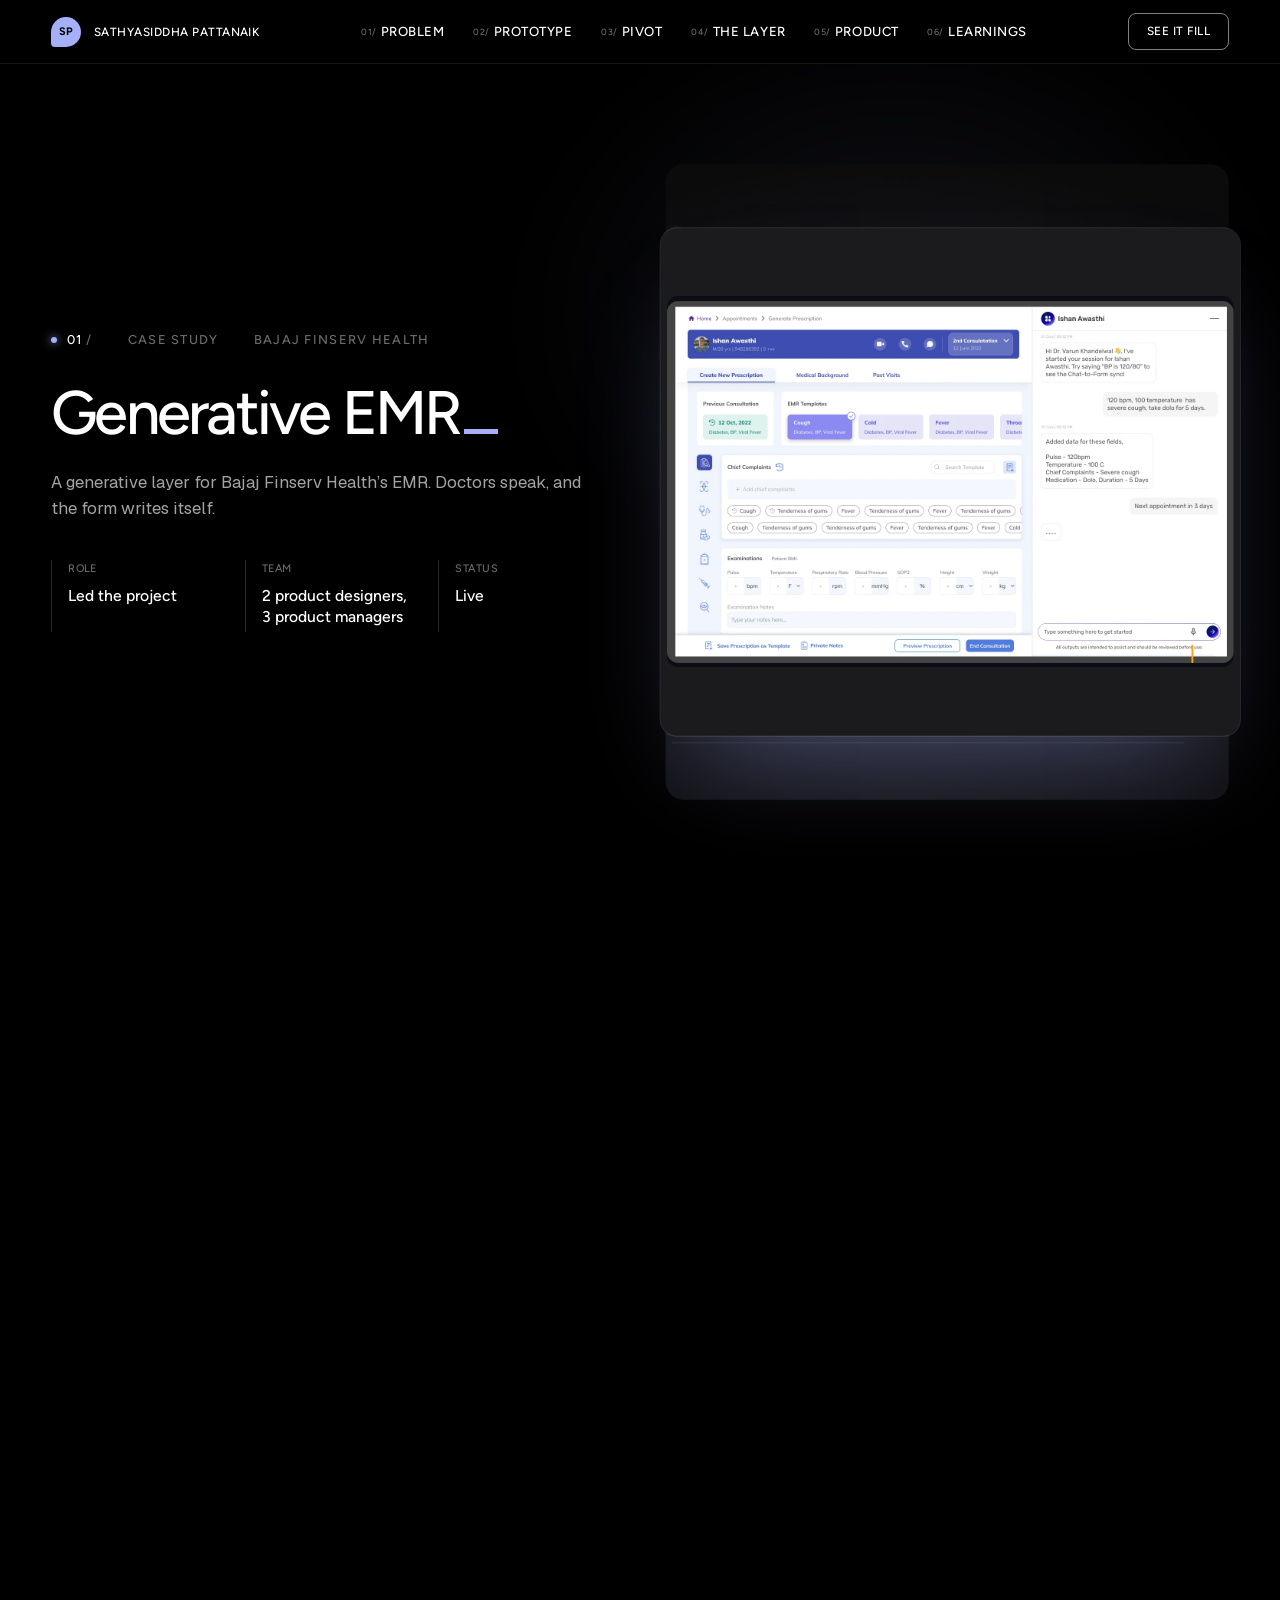
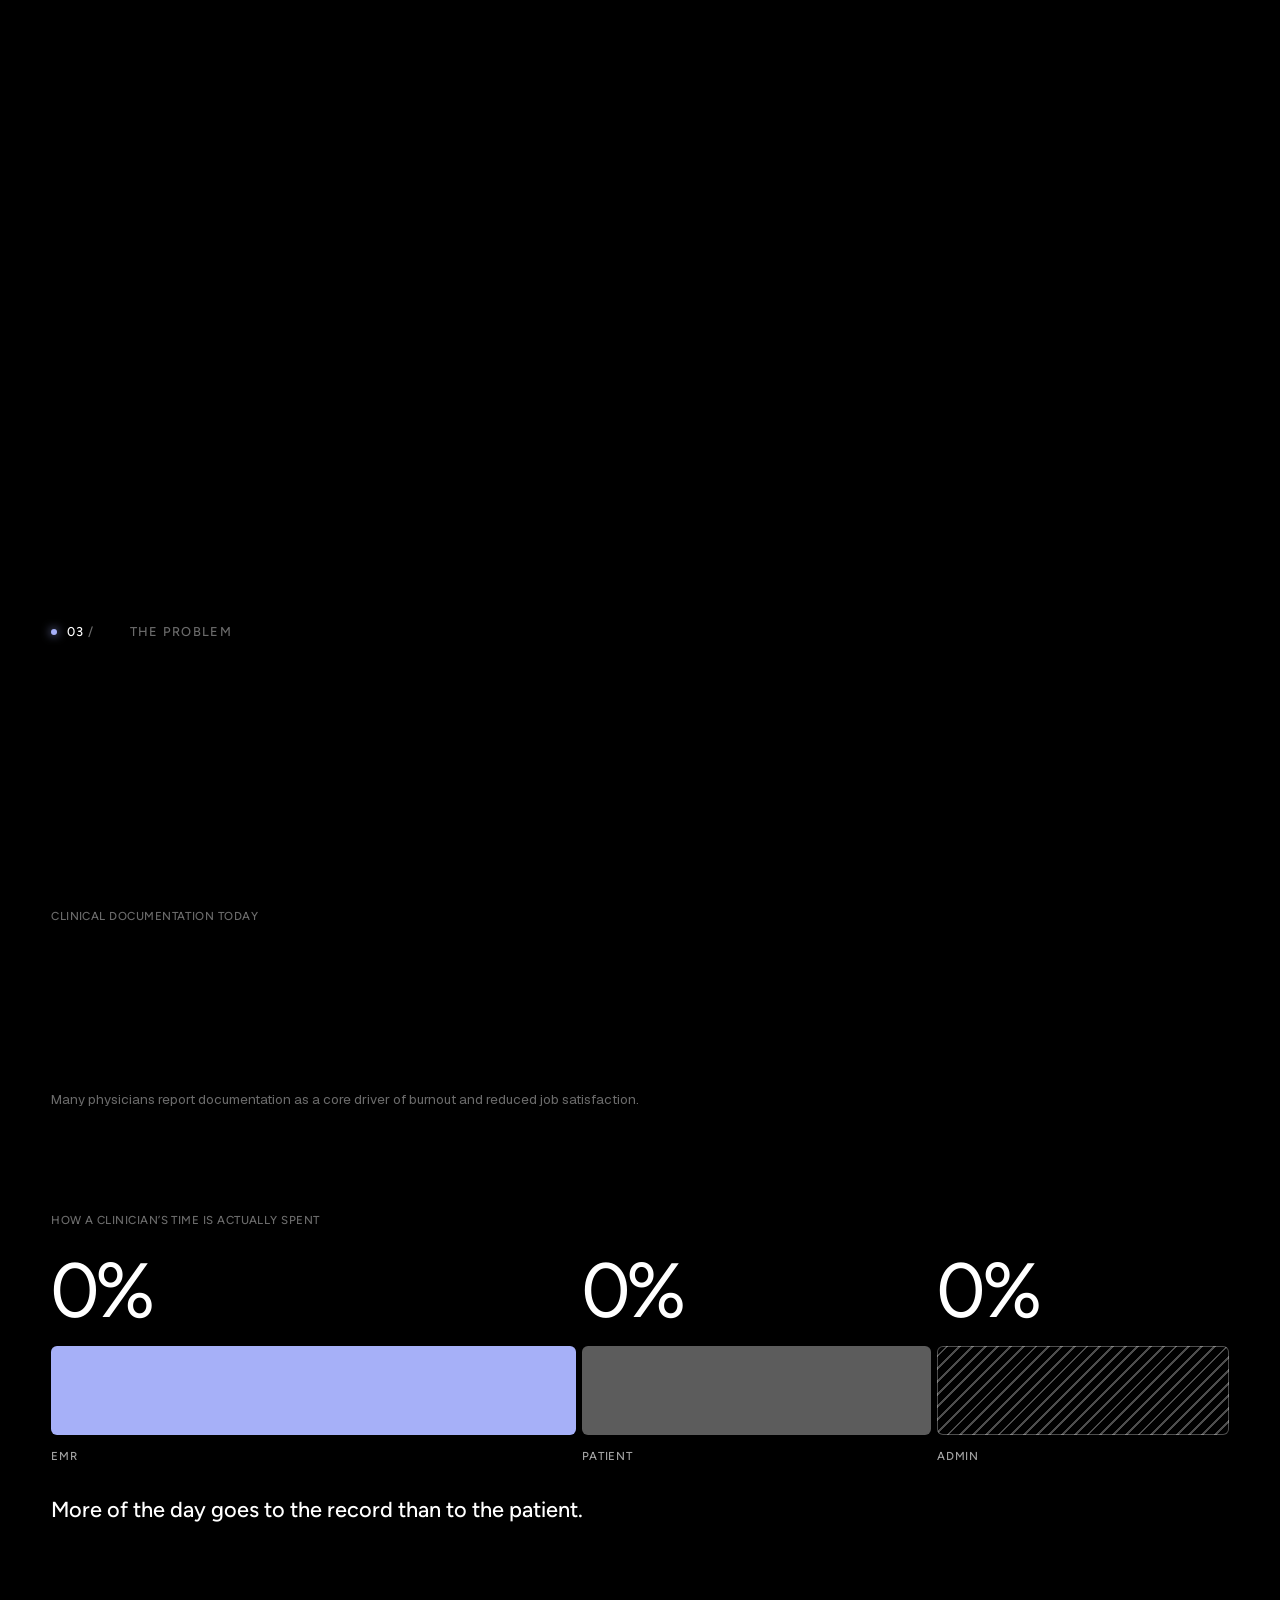
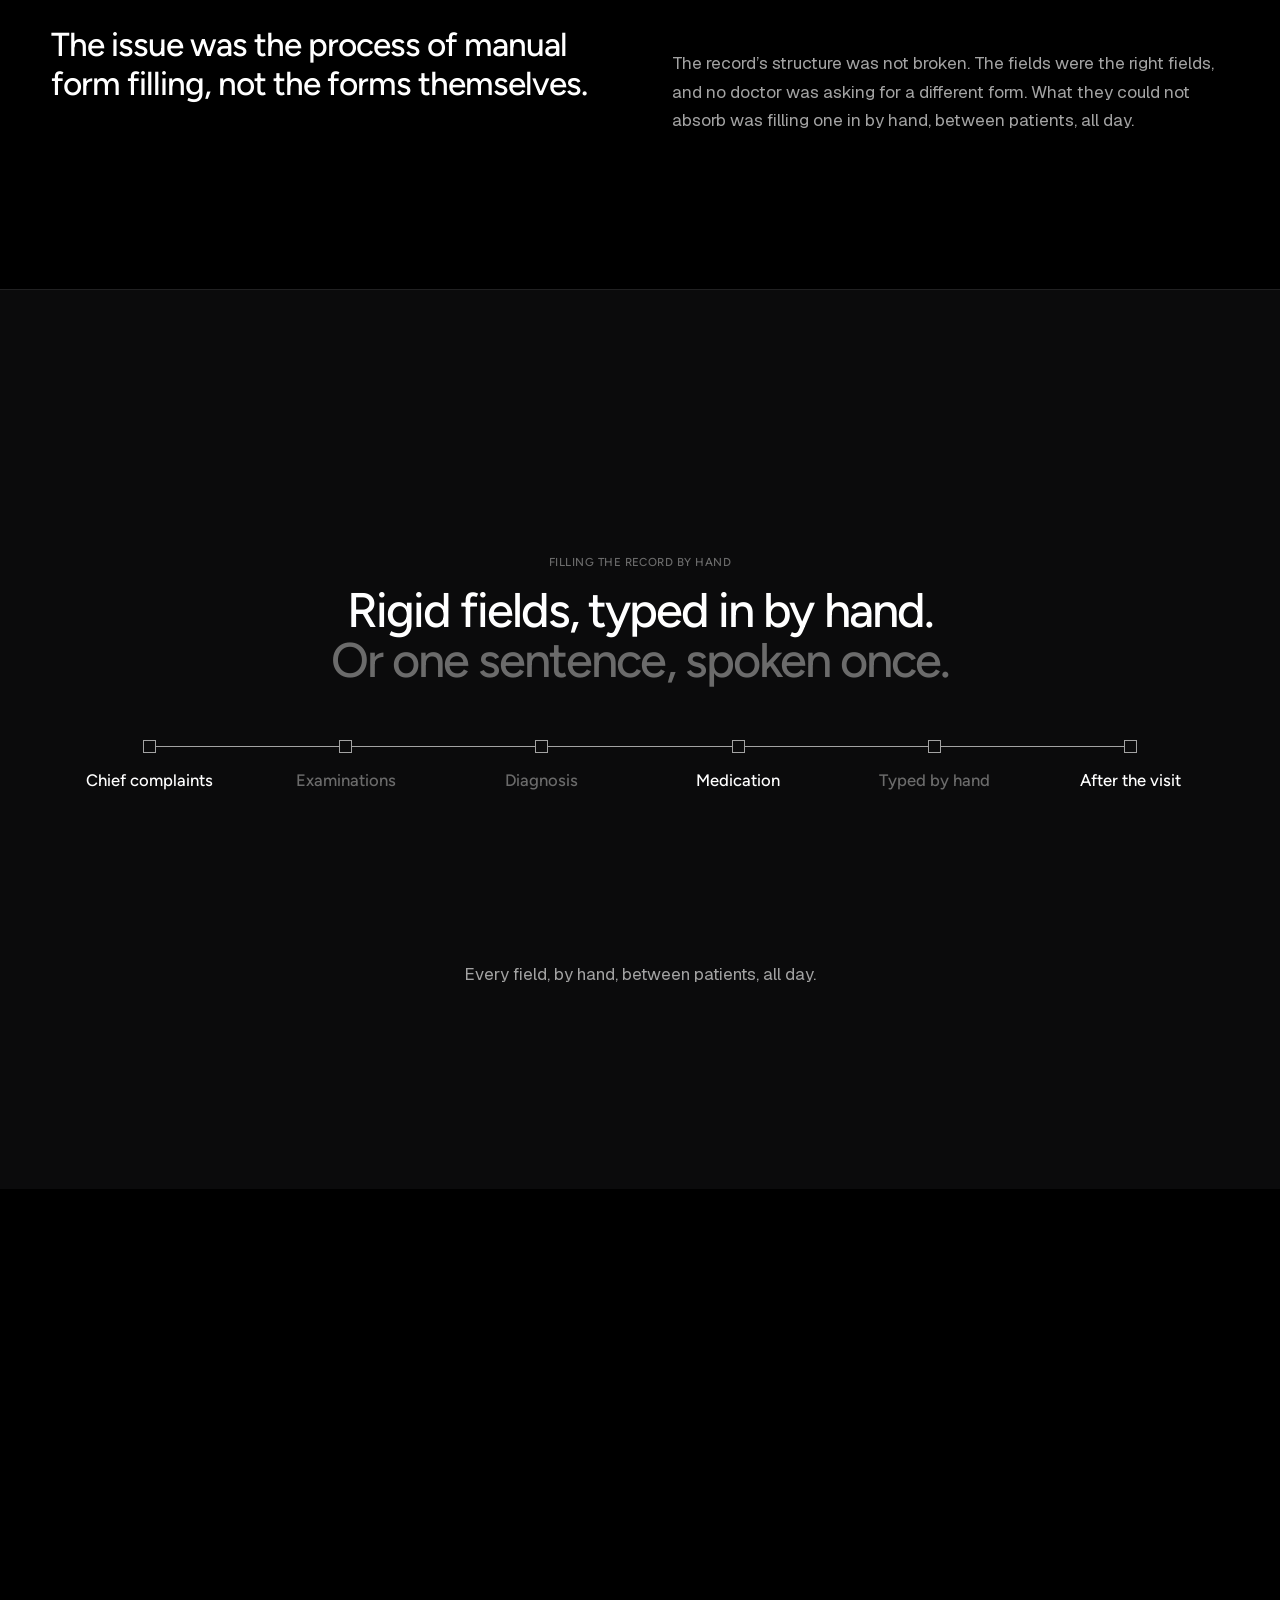
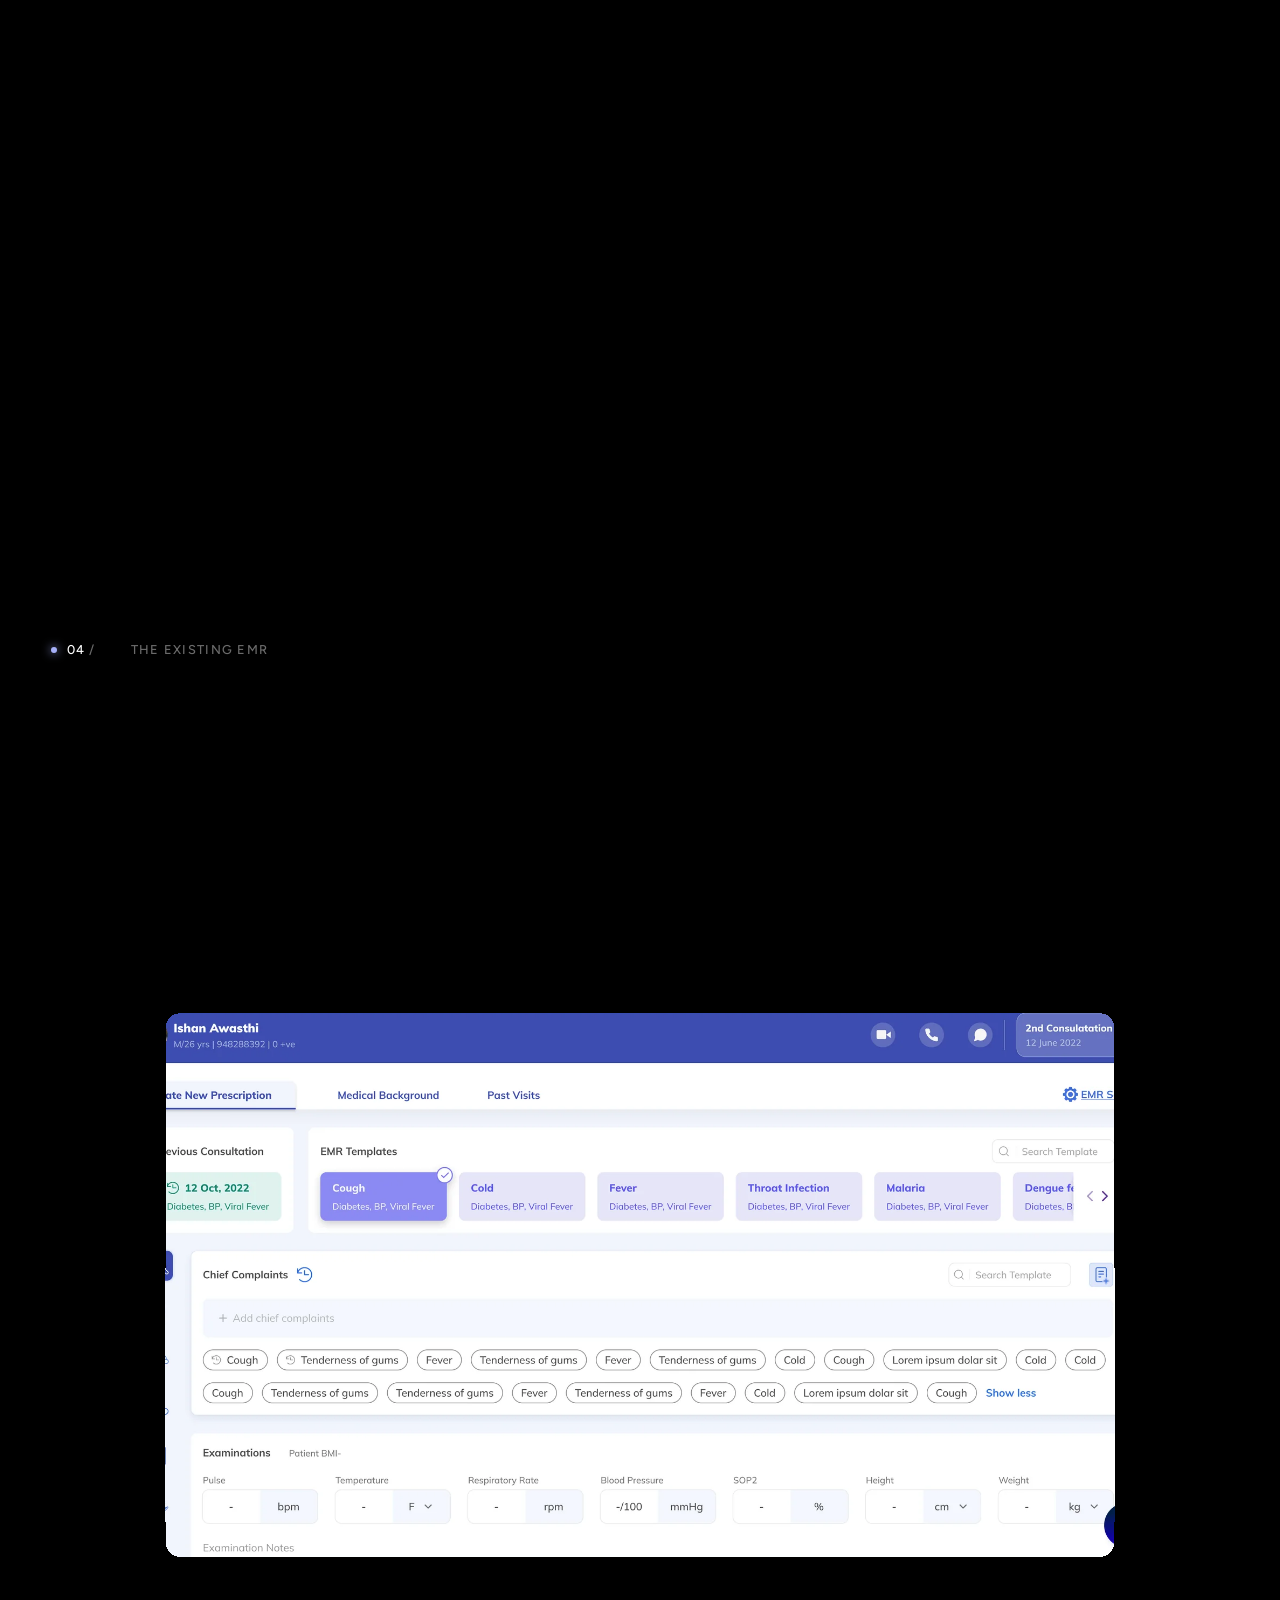
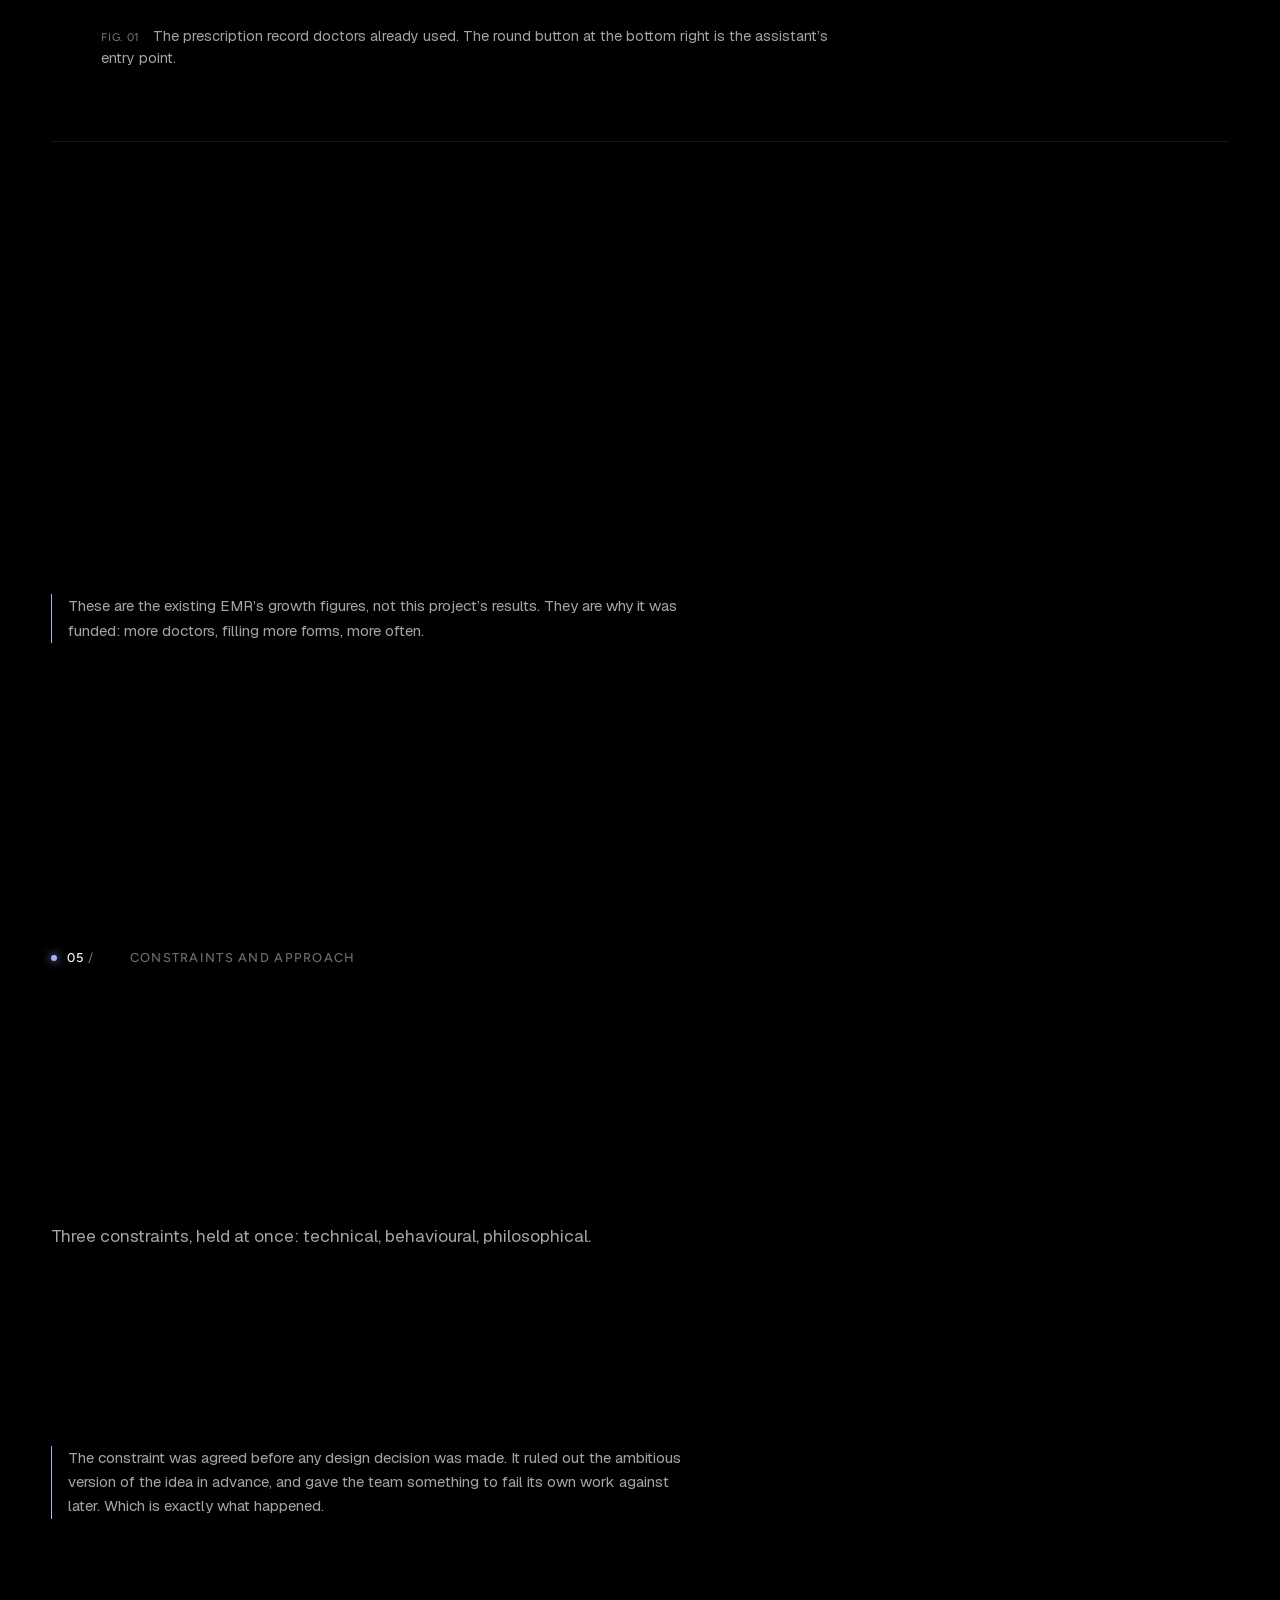
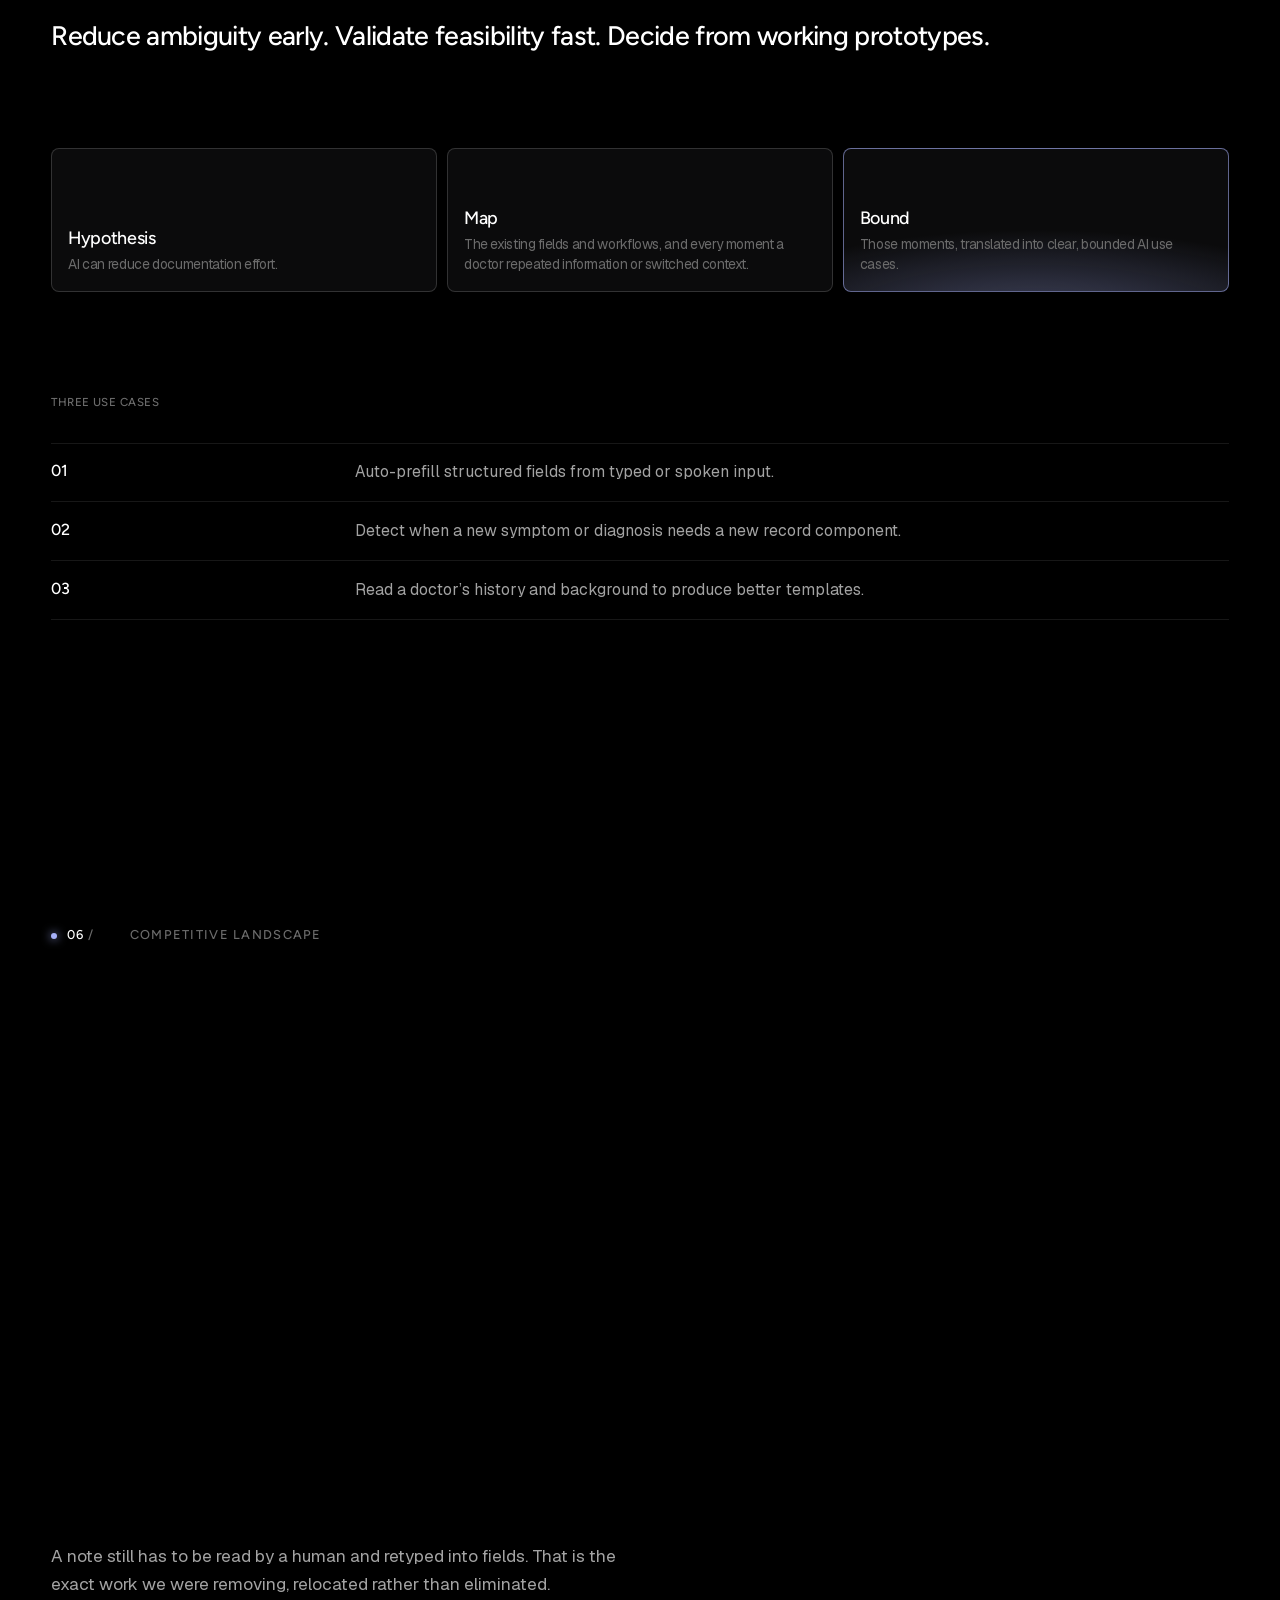
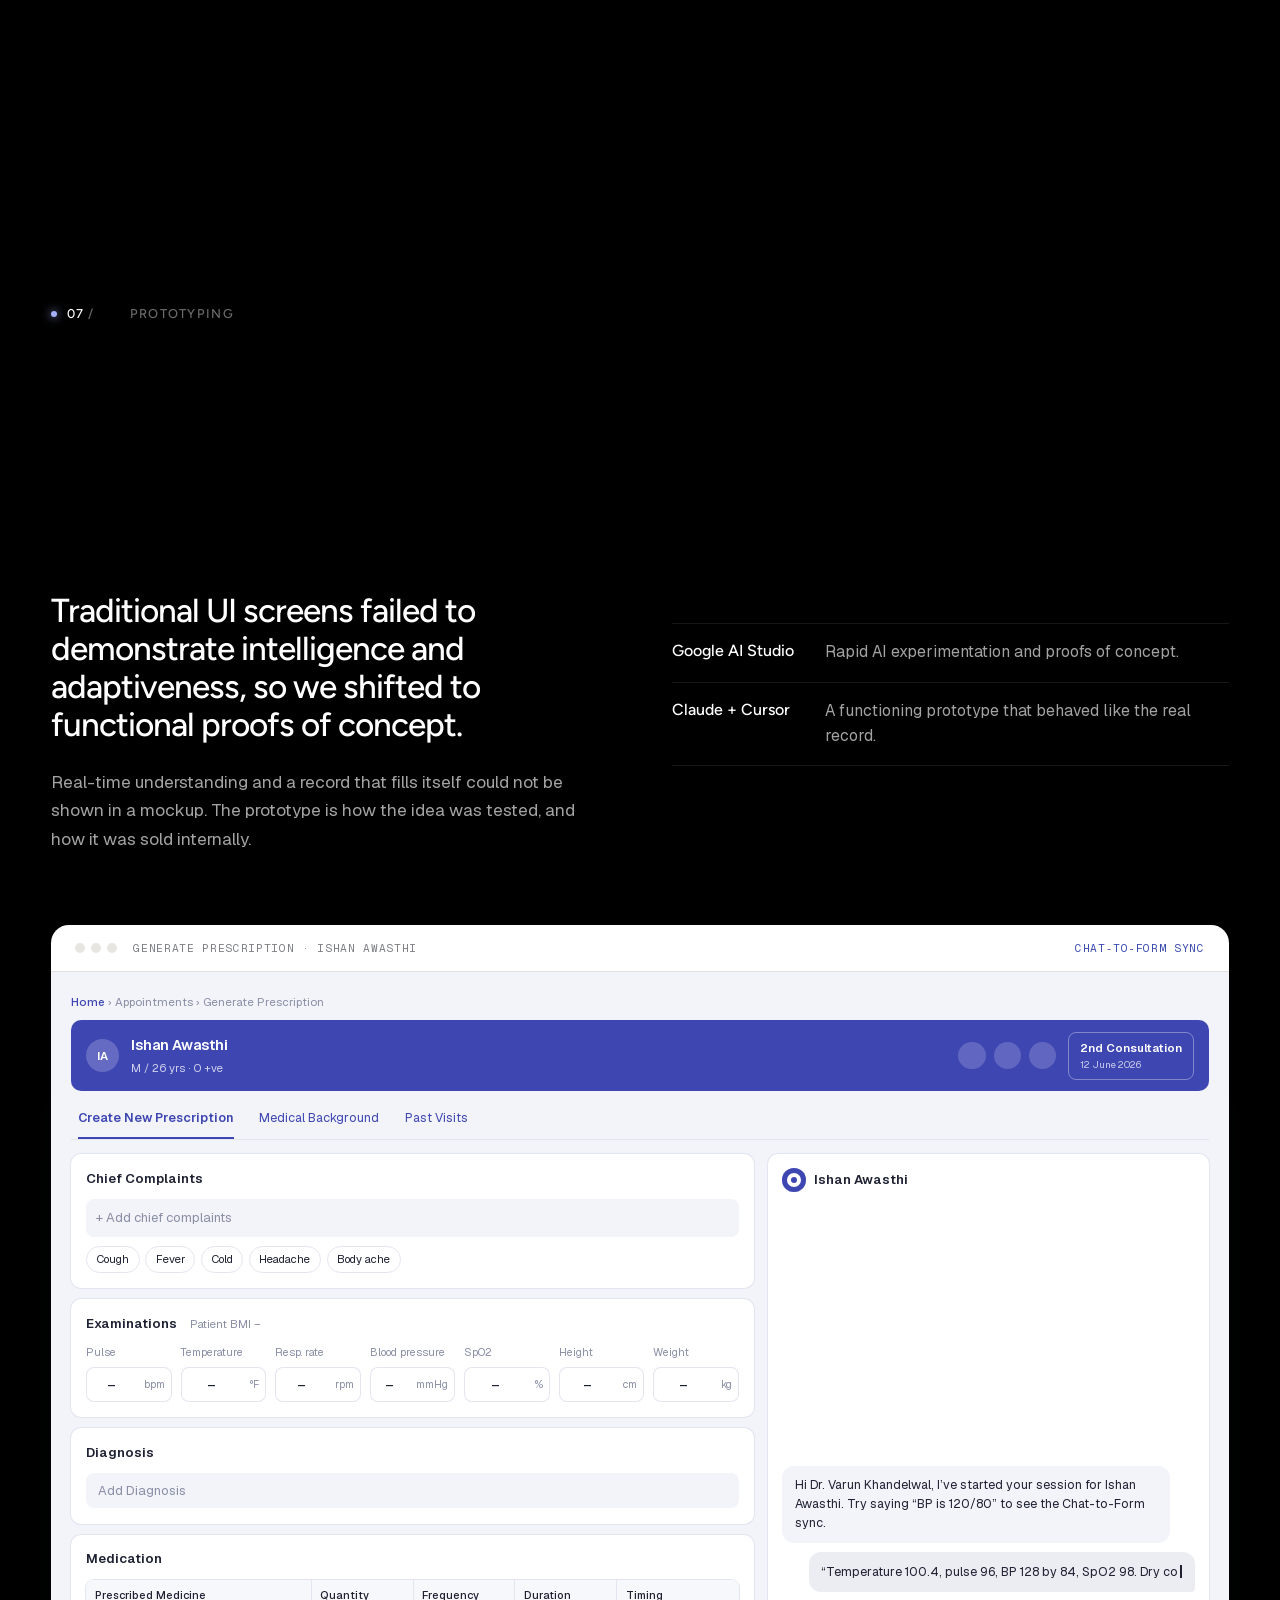
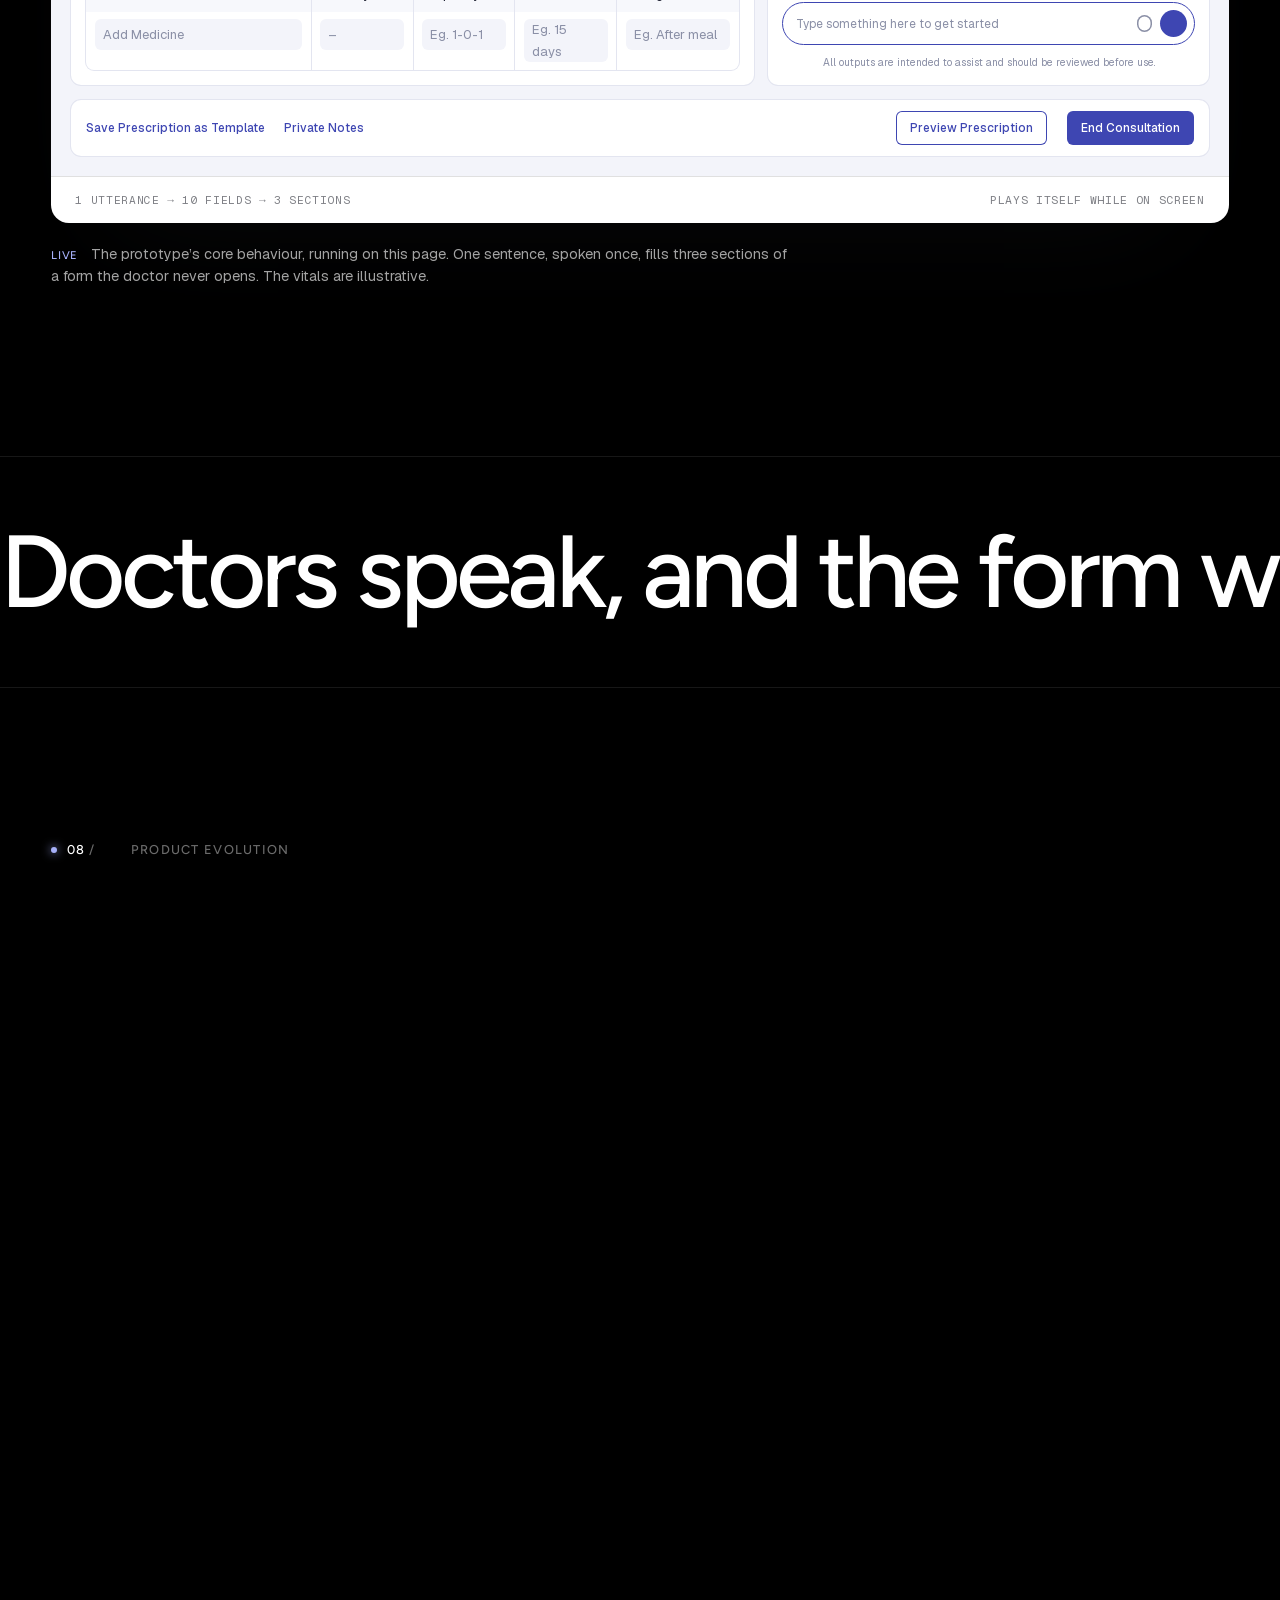
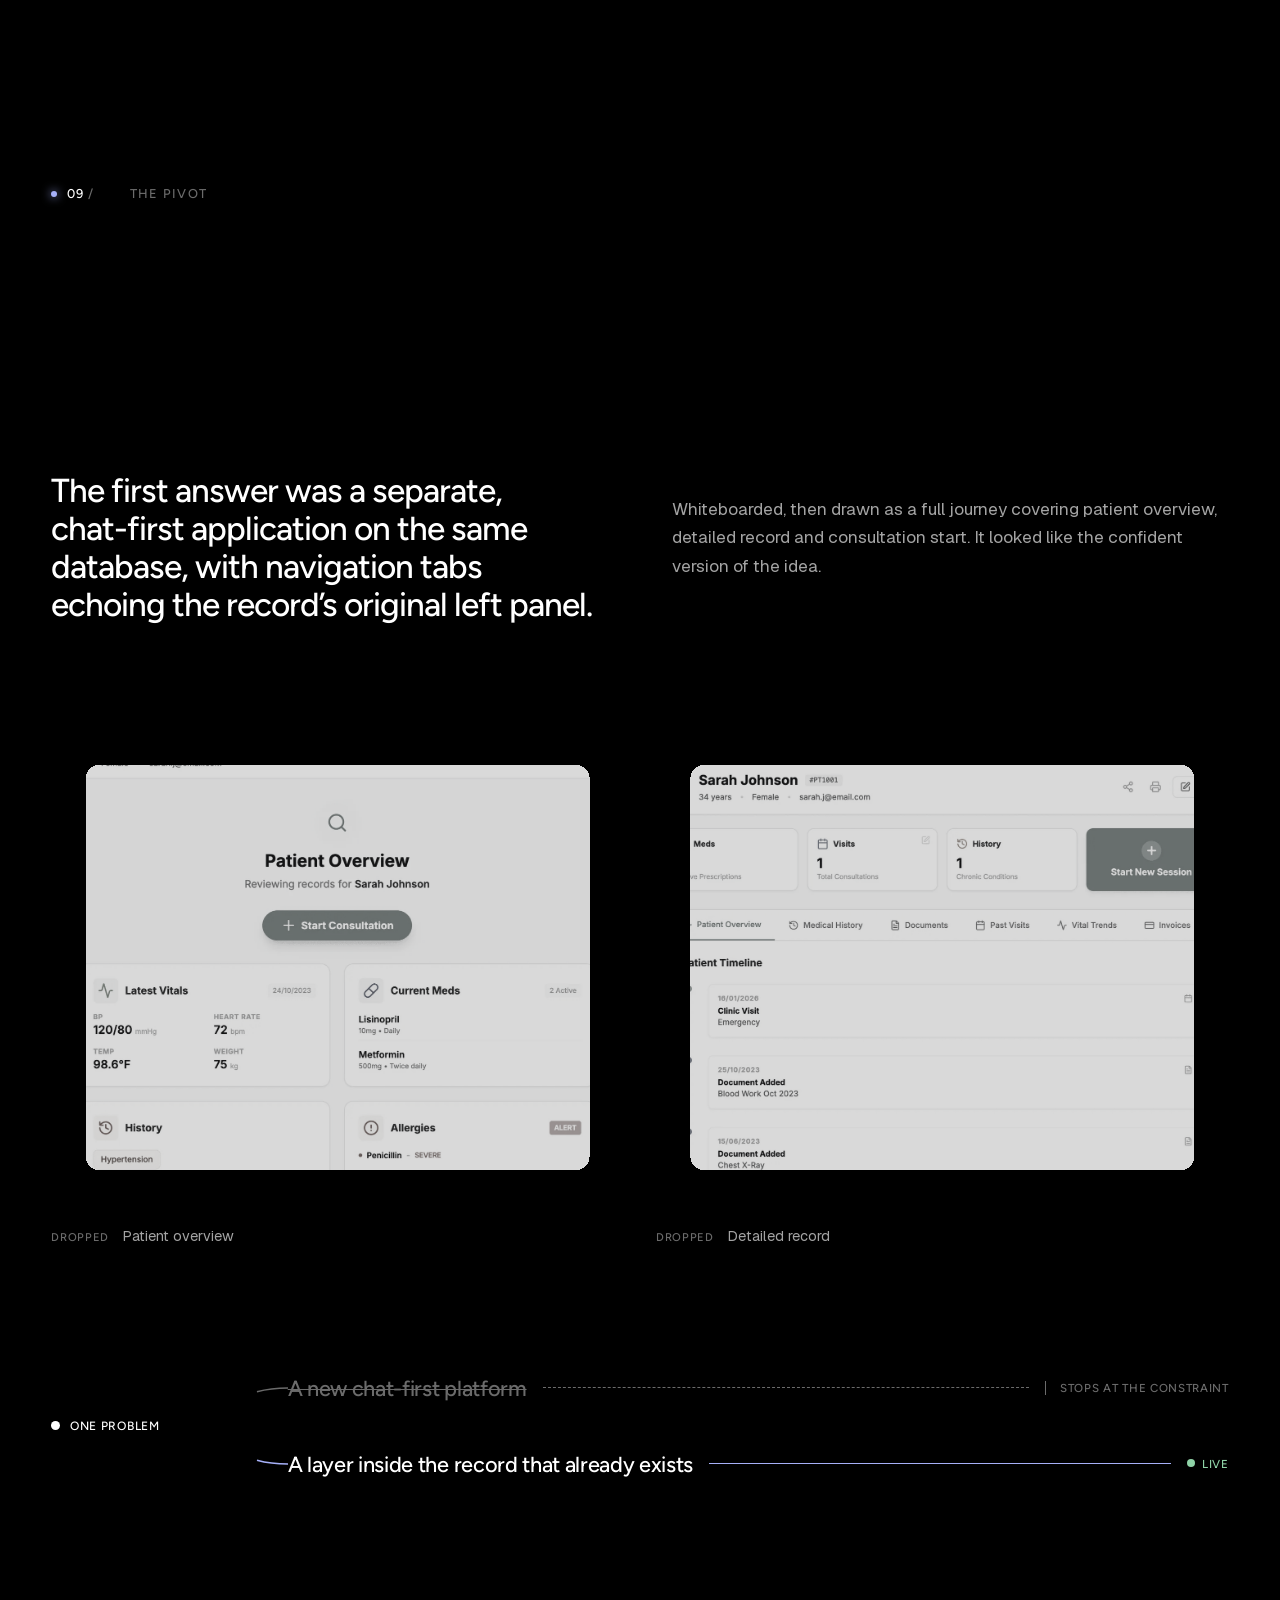
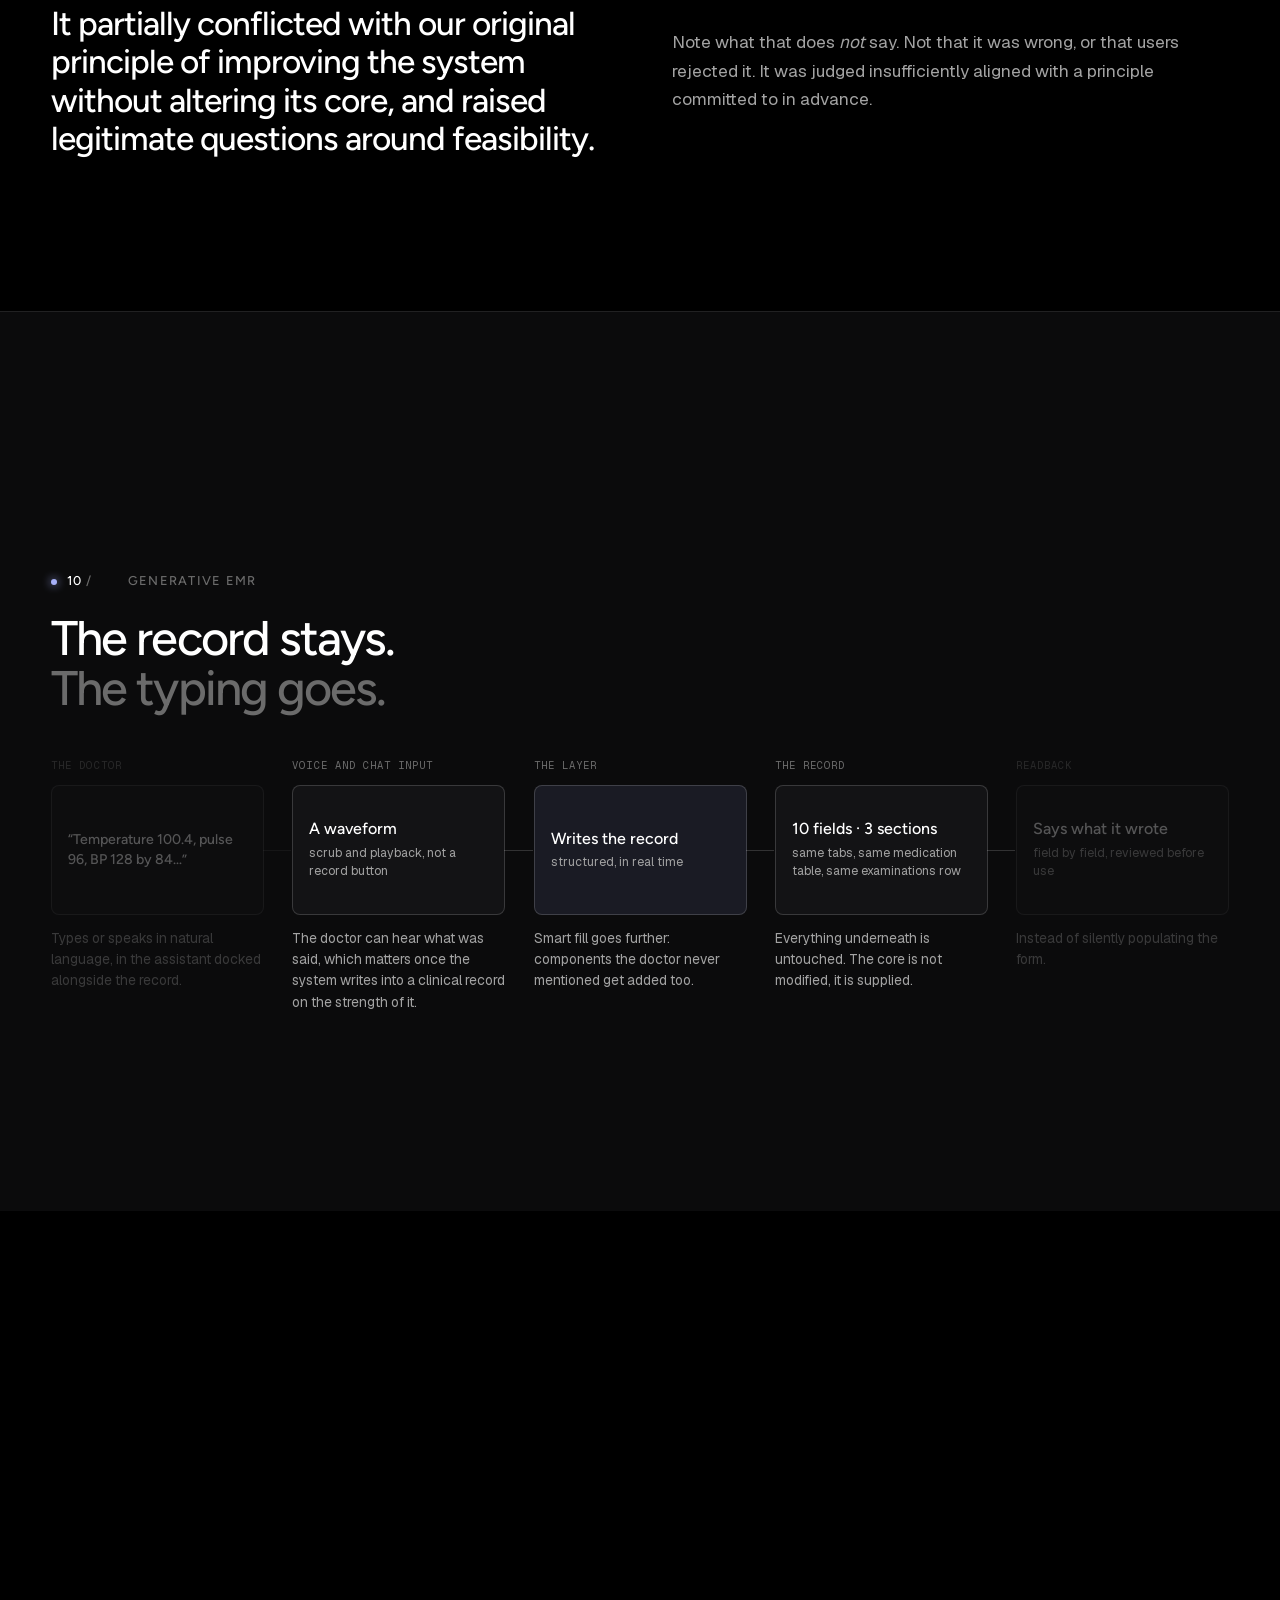
==== commit f626e8e0: "Preview: rebuilt in the chatbot case study format Same system as the WorkPerks chatbot page (kit.css" ====
--- a/preview/index.html
+++ b/preview/index.html
@@ -1,407 +1,217 @@
 <!doctype html>
-<html lang="en" data-theme="dark" data-project="emr">
+<html lang="en">
 <head>
 <meta charset="utf-8">
 <meta name="robots" content="noindex">
 <meta name="viewport" content="width=device-width, initial-scale=1">
-<meta name="color-scheme" content="light">
-<meta name="theme-color" content="#0B0E14">
-<link rel="icon" href="data:image/svg+xml,%3Csvg xmlns='http://www.w3.org/2000/svg' viewBox='0 0 32 32'%3E%3Crect width='32' height='32' rx='7' fill='%230B0E14'/%3E%3Ccircle cx='16' cy='16' r='6' fill='%233D4DB0'/%3E%3C/svg%3E">
-<title>Generative EMR, Bajaj Finserv Health</title>
-<meta name="description" content="Case study. A generative layer inside Bajaj Finserv Health's EMR: doctors speak, and the form writes itself.">
+<meta name="color-scheme" content="dark">
+<meta name="theme-color" content="#000000">
+<link rel="icon" href="data:image/svg+xml,%3Csvg xmlns='http://www.w3.org/2000/svg' viewBox='0 0 32 32'%3E%3Crect width='32' height='32' rx='4' fill='%23000'/%3E%3Ccircle cx='16' cy='16' r='6' fill='%23A6B0F8'/%3E%3C/svg%3E">
+<title>Generative EMR, a product design case study</title>
+<meta name="description" content="A generative layer for Bajaj Finserv Health's EMR. Doctors speak, and the form writes itself.">
 <link rel="preload" href="public/fonts/figtree-var.woff2" as="font" type="font/woff2" crossorigin>
 <link rel="preload" href="public/fonts/Geist-var-latin.woff2" as="font" type="font/woff2" crossorigin>
-<link rel="preload" href="public/cover/generative-emr-hero.webp" as="image" fetchpriority="high">
 <link rel="stylesheet" href="fonts.css">
-<link rel="stylesheet" href="styles.css">
-<link rel="stylesheet" href="theme.css">
+<link rel="stylesheet" href="kit.css">
+<link rel="stylesheet" href="page.css">
+<script>document.documentElement.classList.add('js');</script>
 </head>
 <body>
-
-<a class="skip" href="#overview">Skip to the case study</a>
-
-<!-- Top bar: the page's only chrome. Wordmark, the section you are in, and a
-     reading line. The section label opens the full index. -->
-<header class="topbar" data-tone="dark">
-  <a class="tb-home" href="https://uxsiddha.github.io/home"><span aria-hidden="true">&larr;</span> Return to home</a>
-  <a class="tb-mark" href="#top">Generative EMR</a>
-
-  <nav class="rail" aria-label="Sections">
-    <ol>
-      <li><a href="#overview"><span class="r-num">01</span><span class="r-name">Overview</span></a></li>
-      <li><a href="#problem"><span class="r-num">02</span><span class="r-name">The problem</span></a></li>
-      <li><a href="#existing"><span class="r-num">03</span><span class="r-name">Existing EMR</span></a></li>
-      <li><a href="#challenges"><span class="r-num">04</span><span class="r-name">Challenges</span></a></li>
-      <li><a href="#approach"><span class="r-num">05</span><span class="r-name">Approach</span></a></li>
-      <li><a href="#landscape"><span class="r-num">06</span><span class="r-name">Landscape</span></a></li>
-      <li><a href="#prototyping"><span class="r-num">07</span><span class="r-name">Prototyping</span></a></li>
-      <li><a href="#evolution"><span class="r-num">08</span><span class="r-name">Evolution</span></a></li>
-      <li><a href="#pivot"><span class="r-num">09</span><span class="r-name">The pivot</span></a></li>
-      <li><a href="#generative"><span class="r-num">10</span><span class="r-name">Generative EMR</span></a></li>
-      <li><a href="#personalisation"><span class="r-num">11</span><span class="r-name">Personalisation</span></a></li>
-      <li><a href="#product"><span class="r-num">12</span><span class="r-name">Final product</span></a></li>
-      <li><a href="#next"><span class="r-num">13</span><span class="r-name">Where it stands</span></a></li>
-      <li><a href="#learnings"><span class="r-num">14</span><span class="r-name">Key learnings</span></a></li>
+<a class="skip" href="#built">Skip to the case study</a>
+
+<header class="bar" aria-label="Case study">
+  <a class="bar-id" href="https://uxsiddha.github.io/home"><b>SP</b><span>Sathyasiddha Pattanaik</span></a>
+  <nav class="bar-nav" aria-label="Chapters">
+    <a class="slink" href="#problem"><sup>01/</sup>Problem</a><a class="slink" href="#prototyping"><sup>02/</sup>Prototype</a><a class="slink" href="#pivot"><sup>03/</sup>Pivot</a><a class="slink" href="#generative"><sup>04/</sup>The layer</a><a class="slink" href="#product"><sup>05/</sup>Product</a><a class="slink" href="#learnings"><sup>06/</sup>Learnings</a>
+  </nav>
+  <a class="btn btn-solid" href="#demo-stage">See it fill</a>
+  <span class="bar-progress" aria-hidden="true"><i></i></span>
+</header>
+
+<main id="main">
+
+<!-- ================================================= 01 HERO -> 02 WHAT I BUILT
+     One pinned stage, one screen. The headline gives way to the product as
+     the record crosses the stage; the screen steps through a consultation. -->
+<section class="act-a pin" id="top" data-pin data-span="0.7" aria-labelledby="hero-h">
+  <div class="pin-stage">
+    <div class="a-surface" aria-hidden="true"></div>
+    <div class="wrap a-grid">
+      <div class="a-hero">
+        <div class="mark"><span>01</span><span>Case study</span><span>Bajaj Finserv Health</span></div>
+        <h1 id="hero-h" class="h-hero">Generative EMR<span class="cur" aria-hidden="true"></span></h1>
+        <p class="lede">A generative layer for Bajaj Finserv Health&rsquo;s EMR. Doctors speak, and the form writes itself.</p>
+        <dl class="cols">
+          <div><dt>Role</dt><dd>Led the project</dd></div>
+          <div><dt>Team</dt><dd>2 product designers, 3 product managers</dd></div>
+          <div><dt>Status</dt><dd>Live</dd></div>
+        </dl>
+      </div>
+      <div class="a-phone">
+        <figure class="frame" id="hero-frame">
+          <div class="swap">
+            <img class="is-on" src="public/cover/generative-emr-hero.webp" width="1716" height="1124" alt="The prescription record for patient Ishan Awasthi, with the assistant docked at the right, welcoming the doctor and listing what it can do." fetchpriority="high" decoding="async">
+            <img src="public/screens/web/04-ongoing-conversation.webp" width="1480" height="944" alt="An ongoing consultation: the prescription record on the left, and on the right the assistant thread where the doctor dictated vitals and the assistant listed the fields it filled." loading="lazy" decoding="async">
+            <img src="public/screens/web/profile-with-assistant.webp" width="1600" height="1397" alt="The patient profile for Ishaan Awasthi, with medical background, vitals and payment, and the assistant open at the right." loading="lazy" decoding="async">
+          </div>
+        </figure>
+      </div>
+      <div class="a-built" id="built">
+        <div class="mark"><span>02</span><span>What I built</span><span>3 months, 2025 to 2026</span></div>
+        <h2 class="h-sec" id="built-h" tabindex="-1">What if the EMR could listen to the doctor, and fill itself in?</h2>
+        <p class="body">A layer inside Bajaj Finserv Health&rsquo;s existing record. Doctors type or speak in natural language, and the system writes the structured record in real time. It changes nothing about the record, and everything about filling it in.</p>
+        <ol class="asks is-auto" id="built-asks" aria-label="The screens the record is showing">
+          <li><span>Session</span>The assistant docked beside the record</li>
+          <li><span>Consultation</span>Vitals dictated, fields filled</li>
+          <li><span>Profile</span>The patient profile, assistant open</li>
+        </ol>
+      </div>
+    </div>
+  </div>
+</section>
+
+<!-- ================================================= 03 THE PROBLEM -->
+<section class="sec problem" id="problem" aria-labelledby="problem-h">
+  <div class="wrap">
+    <div class="mark"><span>03</span><span>The problem</span></div>
+    <h2 id="problem-h" class="h-statement rv">The form was never the problem. <em>The typing was.</em></h2>
+    <p class="kicker sec-gap">Clinical documentation today</p>
+    <dl class="figs figs-cap">
+      <div><dt>Per patient</dt><dd><small class="pre">~</small><span data-count="36">36</span><small>min</small></dd><p>on EHR tasks, often after hours.</p></div>
+      <div><dt>For every hour of care</dt><dd><span data-count="2">2</span><small>hrs</small></dd><p>of clerical work for every hour of direct patient care.</p></div>
+      <div><dt>Of the workday</dt><dd><small class="pre">up to</small>&frac12;</dd><p>Up to half of a clinician&rsquo;s workday goes to EHRs and desk work.</p></div>
+    </dl>
+    <p class="fine">Many physicians report documentation as a core driver of burnout and reduced job satisfaction.</p>
+    <div class="timeuse-block sec-gap">
+      <p class="kicker">How a clinician&rsquo;s time is actually spent</p>
+      <div class="timeuse" role="img" aria-label="45% EMR, 30% patient, 25% admin.">
+        <div class="tu-seg" style="--p:45"><p class="tu-num"><span data-count="45">45</span>%</p><div class="tu-track"><span class="tu-bar"></span></div><p class="tu-label">EMR</p></div>
+        <div class="tu-seg" style="--p:30"><p class="tu-num"><span data-count="30">30</span>%</p><div class="tu-track"><span class="tu-bar"></span></div><p class="tu-label">Patient</p></div>
+        <div class="tu-seg" style="--p:25"><p class="tu-num"><span data-count="25">25</span>%</p><div class="tu-track"><span class="tu-bar"></span></div><p class="tu-label">Admin</p></div>
+      </div>
+      <p class="tu-read">More of the day goes to the record than to the patient.</p>
+    </div>
+    <div class="split2 sec-gap">
+      <p class="pull">The issue was the process of manual form filling, not the forms themselves.</p>
+      <p class="body">The record&rsquo;s structure was not broken. The fields were the right fields, and no doctor was asking for a different form. What they could not absorb was filling one in by hand, between patients, all day.</p>
+    </div>
+  </div>
+</section>
+
+<!-- filling by hand collapses into one spoken sentence -->
+<section class="act-c pin" id="collapse" data-pin data-span="0.75" aria-labelledby="collapse-h">
+  <div class="pin-stage">
+    <div class="wrap c-wrap">
+      <div class="c-head">
+        <p class="kicker"><span class="c-l0">Filling the record by hand</span><span class="c-l1">With the generative layer</span></p>
+        <h2 id="collapse-h" class="h-sec">Rigid fields, typed in by hand. <em>Or one sentence, spoken once.</em></h2>
+      </div>
+      <div class="c-flow">
+        <p class="c-old">Chief complaints &middot; Examinations &middot; Diagnosis &middot; Medication &middot; Each typed by hand &middot; During or after the visit</p>
+        <ol class="c-steps" aria-label="Filling the record, before and after">
+          <li class="swap"><i></i><span class="a">Chief complaints</span><span class="b">Speak</span></li>
+          <li class="drop"><i></i><span>Examinations</span></li>
+          <li class="drop"><i></i><span>Diagnosis</span></li>
+          <li class="swap"><i></i><span class="a">Medication</span><span class="b">Fields fill</span></li>
+          <li class="drop"><i></i><span>Typed by hand</span></li>
+          <li class="swap"><i></i><span class="a">After the visit</span><span class="b">Read back</span></li>
+        </ol>
+        <div class="c-say" aria-hidden="true"><span class="c-mic"></span><span class="c-typed" id="c-typed"></span></div>
+      </div>
+      <p class="c-note"><span class="c-n0">Every field, by hand, between patients, all day.</span><span class="c-n1">One sentence, spoken once, fills three sections of a form the doctor never opens.</span></p>
+    </div>
+  </div>
+</section>
+
+<!-- ================================================= 04 THE EXISTING EMR -->
+<section class="sec" id="existing" aria-labelledby="existing-h">
+  <div class="wrap">
+    <div class="mark"><span>04</span><span>The existing EMR</span></div>
+    <h2 id="existing-h" class="h-statement rv">The EMR was not failing. <em>It was succeeding hard enough to make its friction expensive.</em></h2>
+  </div>
+  <figure class="shot open"><img src="public/screens/web/existing-record.webp" width="2000" height="1201" alt="The existing prescription record at Bajaj Finserv Health: patient header, EMR templates, chief complaints, examinations and the footer actions." loading="lazy" decoding="async"><figcaption><span>Fig. 01</span>The prescription record doctors already used. The round button at the bottom right is the assistant&rsquo;s entry point.</figcaption></figure>
+  <div class="wrap">
+    <div class="metrics">
+      <div class="m-row"><p class="m-num"><span data-count="716280" data-locale="en-IN">7,16,280</span></p><div class="m-txt"><p class="m-k">Prescriptions generated</p><p>From 2,21,728 in 2022. &uarr; 223% on the old version.</p></div></div>
+      <div class="m-row"><p class="m-num"><span data-count="15798" data-locale="en-IN">15,798</span></p><div class="m-txt"><p class="m-k">Active doctors</p><p>From 7,160 in 2022. &uarr; 75% on the old version.</p></div></div>
+    </div>
+    <p class="caveat">These are the existing EMR&rsquo;s growth figures, not this project&rsquo;s results. They are why it was funded: more doctors, filling more forms, more often.</p>
+  </div>
+</section>
+
+<!-- ================================================= 05 CONSTRAINTS AND APPROACH -->
+<section class="sec" id="challenges" aria-labelledby="ch-h">
+  <div class="wrap">
+    <div class="mark"><span>05</span><span>Constraints and approach</span></div>
+    <h2 id="ch-h" class="h-statement rv">The goal was not to redesign the system, <em>but to evolve it without disruption.</em></h2>
+    <p class="body">Three constraints, held at once: technical, behavioural, philosophical.</p>
+    <dl class="cols cols-3 facts">
+      <div><dt>01 &middot; An existing technical system</dt><dd>Not greenfield. Backend, data models and workflows already in production, built in-house, so a drawing that could not be built was found out immediately.</dd></div>
+      <div><dt>02 &middot; High-intensity users</dt><dd>Doctors work under time pressure and resist anything that disturbs a known workflow. Small friction points cause outright rejection, not workarounds.</dd></div>
+      <div><dt>03 &middot; A core that had to stay put</dt><dd>Improve the record without changing what the record is. Rewriting the structure would solve a problem nobody had, and create one everybody would feel.</dd></div>
+    </dl>
+    <p class="caveat">The constraint was agreed before any design decision was made. It ruled out the ambitious version of the idea in advance, and gave the team something to fail its own work against later. Which is exactly what happened.</p>
+
+    <div class="sec-gap">
+      <h3 class="h-sub">Reduce ambiguity early. Validate feasibility fast. Decide from working prototypes.</h3>
+      <ol class="loop loop-notes" aria-label="The approach">
+        <li><b>Hypothesis</b><small>AI can reduce documentation effort.</small></li>
+        <li><b>Map</b><small>The existing fields and workflows, and every moment a doctor repeated information or switched context.</small></li>
+        <li><b>Bound</b><small>Those moments, translated into clear, bounded AI use cases.</small></li>
+      </ol>
+      <p class="kicker sec-gap">Three use cases</p>
+      <ol class="rows">
+        <li><span class="k">01</span><span class="v">Auto-prefill structured fields from typed or spoken input.</span></li>
+        <li><span class="k">02</span><span class="v">Detect when a new symptom or diagnosis needs a new record component.</span></li>
+        <li><span class="k">03</span><span class="v">Read a doctor&rsquo;s history and background to produce better templates.</span></li>
+      </ol>
+    </div>
+  </div>
+</section>
+
+<!-- ================================================= 06 COMPETITIVE LANDSCAPE -->
+<section class="sec" id="landscape" aria-labelledby="land-h">
+  <div class="wrap">
+    <div class="mark"><span>06</span><span>Competitive landscape</span></div>
+    <h2 id="land-h" class="h-sec rv">Most tools generate notes. <em>This one generates the record itself.</em></h2>
+    <ol class="disc land">
+      <li class="disc-h" aria-hidden="true"><span>Category &middot; examples</span><span>Strength</span><span>Gap</span></li>
+      <li><span><b>Traditional EMRs</b> Epic, Cerner</span><span>Trusted, compliant</span><span>Manual, rigid, time-heavy</span></li>
+      <li><span><b>Enterprise AI scribes</b> Nuance DAX</span><span>Deep integration, scale</span><span>Static output, limited adaptability</span></li>
+      <li><span><b>AI scribe startups</b> Abridge, Suki, Augmedix</span><span>Fast, ambient capture</span><span>Note-focused, not record-native</span></li>
+      <li><span><b>Generic AI copilots</b> LLM-based tools</span><span>Strong language models</span><span>No clinical structure</span></li>
     </ol>
-  </nav>
-  <button class="tb-index" type="button" aria-expanded="false" aria-controls="index-panel">
-    <span class="tb-num" aria-hidden="true"></span>
-    <span class="tb-name">Index</span>
-    <span class="tb-plus" aria-hidden="true"></span>
-  </button>
-  <span class="tb-progress" aria-hidden="true"><span></span></span>
-</header>
-
-<nav class="index-panel" id="index-panel" aria-label="Sections" hidden>
-  <ol>
-    <li><a href="#overview"><span>01</span>Overview</a></li>
-    <li><a href="#problem"><span>02</span>The problem</a></li>
-    <li><a href="#existing"><span>03</span>The existing EMR</a></li>
-    <li><a href="#challenges"><span>04</span>Key challenges</a></li>
-    <li><a href="#approach"><span>05</span>Approach</a></li>
-    <li><a href="#landscape"><span>06</span>Competitive landscape</a></li>
-    <li><a href="#prototyping"><span>07</span>Prototyping</a></li>
-    <li><a href="#evolution"><span>08</span>Product evolution</a></li>
-    <li><a href="#pivot"><span>09</span>The pivot</a></li>
-    <li><a href="#generative"><span>10</span>Generative EMR</a></li>
-    <li><a href="#personalisation"><span>11</span>Personalisation</a></li>
-    <li><a href="#product"><span>12</span>Final product</a></li>
-    <li><a href="#next"><span>13</span>Where it stands</a></li>
-    <li><a href="#learnings"><span>14</span>Key learnings</a></li>
-  </ol>
-</nav>
-
-
-
-<!-- ================================================================ HERO -->
-<section class="hero dark" id="top" aria-label="Introduction">
-  <div class="wrap hero-head">
-    <p class="kicker">Case study &middot; Bajaj Finserv Health &middot; 2025&ndash;2026</p>
-
-    <h1 class="hero-title" aria-label="Generative EMR">
-      <span class="word" aria-hidden="true"><span class="ch" style="--i:0">G</span><span class="ch" style="--i:1">e</span><span class="ch" style="--i:2">n</span><span class="ch" style="--i:3">e</span><span class="ch" style="--i:4">r</span><span class="ch" style="--i:5">a</span><span class="ch" style="--i:6">t</span><span class="ch" style="--i:7">i</span><span class="ch" style="--i:8">v</span><span class="ch" style="--i:9">e</span></span>
-      <span class="word" aria-hidden="true"><span class="ch" style="--i:11">E</span><span class="ch" style="--i:12">M</span><span class="ch" style="--i:13">R</span></span>
-    </h1>
-
-    <div class="hero-foot">
-      <p class="hero-line">A generative layer for Bajaj Finserv Health&rsquo;s EMR. Doctors speak, and the form writes itself.</p>
-      <dl class="meta">
-        <div><dt>Role</dt><dd>Led the project</dd></div>
-        <div><dt>Timeline</dt><dd>3 months, 2025&ndash;2026</dd></div>
-        <div><dt>Team</dt><dd>2 product designers, 3 product managers</dd></div>
-        <div><dt>Status</dt><dd><span class="live-dot" aria-hidden="true"></span>Live</dd></div>
+    <p class="body">A note still has to be read by a human and retyped into fields. That is the exact work we were removing, relocated rather than eliminated.</p>
+  </div>
+</section>
+
+<!-- ================================================= 07 PROTOTYPING: the live demo -->
+<section class="sec" id="prototyping" aria-labelledby="proto-h">
+  <div class="wrap">
+    <div class="mark"><span>07</span><span>Prototyping</span></div>
+    <h2 id="proto-h" class="h-statement rv">Working proofs, <em>not static screens.</em></h2>
+    <div class="split2 sec-gap">
+      <div><p class="pull">Traditional UI screens failed to demonstrate intelligence and adaptiveness, so we shifted to functional proofs of concept.</p><p class="body">Real-time understanding and a record that fills itself could not be shown in a mockup. The prototype is how the idea was tested, and how it was sold internally.</p></div>
+      <dl class="rows">
+        <div><dt>Google AI Studio</dt><dd>Rapid AI experimentation and proofs of concept.</dd></div>
+        <div><dt>Claude + Cursor</dt><dd>A functioning prototype that behaved like the real record.</dd></div>
       </dl>
     </div>
   </div>
-
-  <figure class="hero-visual">
-    <div class="hv-scale">
-      <img src="public/cover/generative-emr-hero.webp" width="1716" height="1124"
-           alt="The prescription record for patient Ishan Awasthi, with the assistant docked at the right, welcoming the doctor and listing what it can do."
-           fetchpriority="high" decoding="async">
-    </div>
-  </figure>
-</section>
-
-
-<main>
-
-<!-- ============================================================ OVERVIEW -->
-<section id="overview" data-title="Overview">
-  <div class="wrap">
-    <p class="sec-idx" data-reveal><span>01</span>Overview</p>
-    <h2 class="sec-title xl" data-reveal>What if the EMR could listen to the doctor, and fill itself in?</h2>
-
-    <div class="split" data-reveal>
-      <div class="prose">
-        <p class="lead">
-          Traditional EMRs make clinicians enter structured data into rigid fields,
-          during or after the visit.
-        </p>
-      </div>
-      <div class="prose">
-        <p>
-          The Generative EMR is a layer inside Bajaj Finserv Health&rsquo;s existing
-          record. Doctors type or speak in natural language, and the system writes the
-          structured record in real time. It changes nothing about the record, and
-          everything about filling it in.
-        </p>
-      </div>
-    </div>
-  </div>
-
-  <figure class="bleed shot" data-reveal>
-    <img src="public/screens/web/04-ongoing-conversation.webp" width="1480" height="944"
-         alt="An ongoing consultation: the prescription record on the left, and on the right the assistant thread where the doctor dictated vitals and the assistant listed the fields it filled."
-         loading="lazy" decoding="async">
-    <figcaption class="wrap cap"><span>Fig. 01</span>The record and the assistant, side by side, mid-consultation.</figcaption>
-  </figure>
-</section>
-
-
-<!-- ============================================================= PROBLEM -->
-<section class="dark" id="problem" data-title="The problem">
-  <div class="wrap">
-    <p class="sec-idx" data-reveal><span>02</span>The problem</p>
-    <h2 class="sec-title" data-reveal>The form was never the problem. The typing was.</h2>
-
-    <p class="label" data-reveal>Clinical documentation today</p>
-    <div class="stats three" data-reveal>
-      <div class="stat">
-        <p class="stat-num"><span class="tilde">~</span><span data-count="36">36</span><span class="unit">min</span></p>
-        <p class="stat-cap">per patient on EHR tasks, often after hours.</p>
-      </div>
-      <div class="stat">
-        <p class="stat-num"><span data-count="2">2</span><span class="unit">hrs</span></p>
-        <p class="stat-cap">of clerical work for every hour of direct patient care.</p>
-      </div>
-      <div class="stat">
-        <p class="stat-num"><span class="tilde">up to</span>&frac12;</p>
-        <p class="stat-cap">Up to half of a clinician&rsquo;s workday goes to EHRs and desk work.</p>
-      </div>
-    </div>
-    <p class="aside" data-reveal>Many physicians report documentation as a core driver of burnout and reduced job satisfaction.</p>
-
-    <div class="timeuse-block" data-reveal>
-      <p class="label">How a clinician&rsquo;s time is actually spent</p>
-      <div class="timeuse" role="img" aria-label="45% EMR, 30% patient, 25% admin.">
-        <div class="tu-seg" style="--p:45">
-          <p class="tu-num"><span data-count="45">45</span>%</p>
-          <div class="tu-track"><span class="tu-bar"></span></div>
-          <p class="tu-label">EMR</p>
-        </div>
-        <div class="tu-seg" style="--p:30">
-          <p class="tu-num"><span data-count="30">30</span>%</p>
-          <div class="tu-track"><span class="tu-bar"></span></div>
-          <p class="tu-label">Patient</p>
-        </div>
-        <div class="tu-seg" style="--p:25">
-          <p class="tu-num"><span data-count="25">25</span>%</p>
-          <div class="tu-track"><span class="tu-bar"></span></div>
-          <p class="tu-label">Admin</p>
-        </div>
-      </div>
-      <p class="tu-read">More of the day goes to the record than to the patient.</p>
-    </div>
-
-    <div class="split closing" data-reveal>
-      <p class="pull">The issue was the process of manual form filling, not the forms themselves.</p>
-      <div class="prose">
-        <p>
-          The record&rsquo;s structure was not broken. The fields were the right fields,
-          and no doctor was asking for a different form. What they could not absorb was
-          filling one in by hand, between patients, all day.
-        </p>
-      </div>
-    </div>
-  </div>
-</section>
-
-
-<!-- ======================================================== EXISTING EMR -->
-<section class="has-kgrid" id="existing" data-title="The existing EMR">
-  <canvas class="kgrid" aria-hidden="true"></canvas>
-  <div class="wrap">
-    <p class="sec-idx" data-reveal><span>03</span>The existing EMR</p>
-    <h2 class="sec-title" data-reveal>The EMR was not failing. It was succeeding hard enough to make its friction expensive.</h2>
-  </div>
-
-  <figure class="bleed shot" data-reveal>
-    <img src="public/screens/web/existing-record.webp" width="2000" height="1201"
-         alt="The existing prescription record at Bajaj Finserv Health: patient header, EMR templates, chief complaints, examinations and the footer actions."
-         loading="lazy" decoding="async">
-    <figcaption class="wrap cap"><span>Fig. 02</span>The prescription record doctors already used. The round button at the bottom right is the assistant&rsquo;s entry point.</figcaption>
-  </figure>
-
-  <div class="wrap">
-    <div class="stats two" data-reveal>
-      <div class="stat">
-        <p class="label">Prescriptions generated</p>
-        <p class="stat-num"><span data-count="716280" data-locale="en-IN">7,16,280</span></p>
-        <p class="stat-cap">from 2,21,728 in 2022</p>
-        <p class="delta">&uarr; 223% on the old version</p>
-      </div>
-      <div class="stat">
-        <p class="label">Active doctors</p>
-        <p class="stat-num"><span data-count="15798" data-locale="en-IN">15,798</span></p>
-        <p class="stat-cap">from 7,160 in 2022</p>
-        <p class="delta">&uarr; 75% on the old version</p>
-      </div>
-    </div>
-    <p class="aside" data-reveal>
-      These are the existing EMR&rsquo;s growth figures, not this project&rsquo;s results.
-      They are why it was funded: more doctors, filling more forms, more often.
-    </p>
-  </div>
-</section>
-
-
-<!-- ====================================================== KEY CHALLENGES -->
-<section id="challenges" data-title="Key challenges">
-  <div class="wrap">
-    <p class="sec-idx" data-reveal><span>04</span>Key challenges</p>
-    <h2 class="sec-title" data-reveal>The goal was not to redesign the system, but to evolve it without disruption.</h2>
-    <p class="sub" data-reveal>Three constraints, held at once: technical, behavioural, philosophical.</p>
-
-    <ol class="blocks three" data-reveal>
-      <li>
-        <p class="b-num">01</p>
-        <h3>An existing technical system</h3>
-        <p>Not greenfield. Backend, data models and workflows already in production, built in-house, so a drawing that could not be built was found out immediately.</p>
-      </li>
-      <li>
-        <p class="b-num">02</p>
-        <h3>High-intensity users</h3>
-        <p>Doctors work under time pressure and resist anything that disturbs a known workflow. Small friction points cause outright rejection, not workarounds.</p>
-      </li>
-      <li>
-        <p class="b-num">03</p>
-        <h3>A core that had to stay put</h3>
-        <p>Improve the record without changing what the record is. Rewriting the structure would solve a problem nobody had, and create one everybody would feel.</p>
-      </li>
-    </ol>
-
-    <div class="prose note" data-reveal>
-      <p>
-        The constraint was agreed before any design decision was made. It ruled out the
-        ambitious version of the idea in advance, and gave the team something to fail
-        its own work against later. Which is exactly what happened.
-      </p>
-    </div>
-  </div>
-</section>
-
-
-<!-- ============================================================ APPROACH -->
-<section id="approach" data-title="Approach">
-  <div class="wrap">
-    <p class="sec-idx" data-reveal><span>05</span>Approach</p>
-    <h2 class="sec-title" data-reveal>Reduce ambiguity early. Validate feasibility fast. Decide from working prototypes.</h2>
-
-    <ol class="steps" data-reveal>
-      <li>
-        <p class="s-tag">Hypothesis</p>
-        <p class="s-text">AI can reduce documentation effort.</p>
-      </li>
-      <li>
-        <p class="s-tag">Map</p>
-        <p class="s-text">The existing fields and workflows, and every moment a doctor repeated information or switched context.</p>
-      </li>
-      <li>
-        <p class="s-tag">Bound</p>
-        <p class="s-text">Those moments, translated into clear, bounded AI use cases.</p>
-      </li>
-    </ol>
-
-    <div class="usecases" data-reveal>
-      <p class="label">Three use cases</p>
-      <ol>
-        <li><span class="uc-n">01</span><span class="uc-t">Auto-prefill structured fields from typed or spoken input.</span></li>
-        <li><span class="uc-n">02</span><span class="uc-t">Detect when a new symptom or diagnosis needs a new record component.</span></li>
-        <li><span class="uc-n">03</span><span class="uc-t">Read a doctor&rsquo;s history and background to produce better templates.</span></li>
-      </ol>
-    </div>
-  </div>
-</section>
-
-
-<!-- ================================================ COMPETITIVE LANDSCAPE -->
-<section id="landscape" data-title="Competitive landscape">
-  <div class="wrap">
-    <p class="sec-idx" data-reveal><span>06</span>Competitive landscape</p>
-    <h2 class="sec-title" data-reveal>Most tools generate notes. This one generates the record itself.</h2>
-
-    <div class="table-wrap" data-reveal>
-      <table class="landscape">
-        <caption class="sr-only">Competitive landscape: four categories of tools, their strengths and the gap each leaves.</caption>
-        <thead>
-          <tr><th scope="col">Category</th><th scope="col">Examples</th><th scope="col">Strength</th><th scope="col">Gap</th></tr>
-        </thead>
-        <tbody>
-          <tr><th scope="row">Traditional EMRs</th><td data-label="Examples">Epic, Cerner</td><td data-label="Strength">Trusted, compliant</td><td data-label="Gap">Manual, rigid, time-heavy</td></tr>
-          <tr><th scope="row">Enterprise AI scribes</th><td data-label="Examples">Nuance DAX</td><td data-label="Strength">Deep integration, scale</td><td data-label="Gap">Static output, limited adaptability</td></tr>
-          <tr><th scope="row">AI scribe startups</th><td data-label="Examples">Abridge, Suki, Augmedix</td><td data-label="Strength">Fast, ambient capture</td><td data-label="Gap">Note-focused, not record-native</td></tr>
-          <tr><th scope="row">Generic AI copilots</th><td data-label="Examples">LLM-based tools</td><td data-label="Strength">Strong language models</td><td data-label="Gap">No clinical structure</td></tr>
-        </tbody>
-      </table>
-    </div>
-
-    <div class="prose note" data-reveal>
-      <p>
-        A note still has to be read by a human and retyped into fields. That is the exact
-        work we were removing, relocated rather than eliminated.
-      </p>
-    </div>
-  </div>
-</section>
-
-
-<!-- ========================================================= PROTOTYPING -->
-<section id="prototyping" data-title="Prototyping">
-  <div class="wrap">
-    <p class="sec-idx" data-reveal><span>07</span>Prototyping</p>
-    <h2 class="sec-title" data-reveal>Working proofs, not static screens.</h2>
-
-    <div class="split" data-reveal>
-      <div class="prose">
-        <p class="lead">
-          Traditional UI screens failed to demonstrate intelligence and adaptiveness, so
-          we shifted to functional proofs of concept.
-        </p>
-        <p>
-          Real-time understanding and a record that fills itself could not be shown in a
-          mockup. The prototype is how the idea was tested, and how it was sold
-          internally.
-        </p>
-      </div>
-      <ul class="tools">
-        <li><p class="t-name">Google AI Studio</p><p>Rapid AI experimentation and proofs of concept.</p></li>
-        <li><p class="t-name">Claude + Cursor</p><p>A functioning prototype that behaved like the real record.</p></li>
-      </ul>
-    </div>
-  </div>
-
-  <!-- The demonstration, rebuilt as the real prescription screen from the design
-       file: patient header, tabs, the form, and the assistant docked on the right.
-       The dictation uses clinically plausible values (the design file's own sample
-       read 220 bpm and 100 C). Ships settled; the script clears and plays it. -->
-  <div class="wrap demo-stage" data-reveal>
+  <!-- The demonstration, rebuilt as the real prescription screen from the design file. The dictation uses clinically plausible values (the design file's own sample read 220 bpm and 100 C). Ships settled; the script clears and plays it. -->
+  <div class="wrap demo-stage" id="demo-stage">
     <section class="demo" id="demo" aria-label="Chat-to-Form sync, demonstrated on the prescription screen">
-      <div class="demo-bar">
-        <span class="dots" aria-hidden="true"><i></i><i></i><i></i></span>
-        <span>Generate Prescription &middot; Ishan Awasthi</span>
-        <span class="demo-tag">Chat&#8209;to&#8209;Form sync</span>
-      </div>
-
+      <div class="demo-bar"><span class="dots" aria-hidden="true"><i></i><i></i><i></i></span><span>Generate Prescription &middot; Ishan Awasthi</span><span class="demo-tag">Chat&#8209;to&#8209;Form sync</span></div>
       <div class="emr">
         <p class="emr-crumbs" aria-hidden="true"><b>Home</b> &rsaquo; Appointments &rsaquo; Generate Prescription</p>
-
-        <div class="emr-patient">
-          <span class="emr-avatar" aria-hidden="true">IA</span>
-          <div>
-            <p class="emr-name">Ishan Awasthi</p>
-            <p class="emr-sub">M / 26 yrs &middot; O +ve</p>
-          </div>
-          <span class="emr-icons" aria-hidden="true"><i></i><i></i><i></i></span>
-          <span class="emr-visit">2nd Consultation<small>12 June 2026</small></span>
-        </div>
-
-        <div class="emr-tabs" aria-hidden="true">
-          <span class="on">Create New Prescription</span><span>Medical Background</span><span>Past Visits</span>
-        </div>
-
+        <div class="emr-patient"><span class="emr-avatar" aria-hidden="true">IA</span><div><p class="emr-name">Ishan Awasthi</p><p class="emr-sub">M / 26 yrs &middot; O +ve</p></div><span class="emr-icons" aria-hidden="true"><i></i><i></i><i></i></span><span class="emr-visit">2nd Consultation<small>12 June 2026</small></span></div>
+        <div class="emr-tabs" aria-hidden="true"><span class="on">Create New Prescription</span><span>Medical Background</span><span>Past Visits</span></div>
         <div class="emr-body">
           <div class="emr-form">
-            <div class="emr-card">
-              <p class="emr-h">Chief Complaints</p>
-              <div class="emr-cc filled" data-field="cc" data-empty="+ Add chief complaints">
-                <span class="val"><span class="emr-chip">Dry cough &middot; 3 days</span><span class="emr-chip">Sore throat &middot; 3 days</span></span>
-              </div>
-              <p class="emr-suggest" aria-hidden="true"><span>Cough</span><span>Fever</span><span>Cold</span><span>Headache</span><span>Body ache</span></p>
-            </div>
-
-            <div class="emr-card">
-              <p class="emr-h">Examinations <small>Patient BMI &ndash;</small></p>
+            <div class="emr-card"><p class="emr-h">Chief Complaints</p>
+              <div class="emr-cc filled" data-field="cc" data-empty="+ Add chief complaints"><span class="val"><span class="emr-chip">Dry cough &middot; 3 days</span><span class="emr-chip">Sore throat &middot; 3 days</span></span></div>
+              <p class="emr-suggest" aria-hidden="true"><span>Cough</span><span>Fever</span><span>Cold</span><span>Headache</span><span>Body ache</span></p></div>
+            <div class="emr-card"><p class="emr-h">Examinations <small>Patient BMI &ndash;</small></p>
               <div class="emr-exam">
                 <div class="emr-in filled" data-field="pulse" data-empty="&ndash;"><span class="emr-l">Pulse</span><span class="emr-box"><span class="val">96</span><u>bpm</u></span></div>
                 <div class="emr-in filled" data-field="temp" data-empty="&ndash;"><span class="emr-l">Temperature</span><span class="emr-box"><span class="val">100.4</span><u>&deg;F</u></span></div>
@@ -410,456 +220,244 @@
                 <div class="emr-in filled" data-field="spo2" data-empty="&ndash;"><span class="emr-l">SpO2</span><span class="emr-box"><span class="val">98</span><u>%</u></span></div>
                 <div class="emr-in"><span class="emr-l">Height</span><span class="emr-box"><span class="val">&ndash;</span><u>cm</u></span></div>
                 <div class="emr-in"><span class="emr-l">Weight</span><span class="emr-box"><span class="val">&ndash;</span><u>kg</u></span></div>
-              </div>
-            </div>
-
-            <div class="emr-card">
-              <p class="emr-h">Diagnosis</p>
-              <div class="emr-line"><span class="val">Add Diagnosis</span></div>
-            </div>
-
-            <div class="emr-card">
-              <p class="emr-h">Medication</p>
+              </div></div>
+            <div class="emr-card"><p class="emr-h">Diagnosis</p><div class="emr-line"><span class="val">Add Diagnosis</span></div></div>
+            <div class="emr-card"><p class="emr-h">Medication</p>
               <div class="emr-med">
                 <div class="emr-mc wide filled" data-field="drug" data-empty="Add Medicine"><span class="emr-l">Prescribed Medicine</span><span class="val">Dolo 650 (Paracetamol 650 mg)</span></div>
                 <div class="emr-mc filled" data-field="qty" data-empty="&ndash;"><span class="emr-l">Quantity</span><span class="val">10 tab</span></div>
                 <div class="emr-mc filled" data-field="freq" data-empty="Eg. 1-0-1"><span class="emr-l">Frequency</span><span class="val">1-0-1</span></div>
                 <div class="emr-mc filled" data-field="duration" data-empty="Eg. 15 days"><span class="emr-l">Duration</span><span class="val">5 days</span></div>
                 <div class="emr-mc filled" data-field="timing" data-empty="Eg. After meal"><span class="emr-l">Timing</span><span class="val">After food</span></div>
-              </div>
-            </div>
+              </div></div>
           </div>
-
           <div class="emr-chat">
             <p class="emr-chat-h"><span class="emr-bot" aria-hidden="true"></span>Ishan Awasthi</p>
             <div class="emr-thread">
               <div class="bubble hello">Hi Dr. Varun Khandelwal, I&rsquo;ve started your session for Ishan Awasthi. Try saying &ldquo;BP is 120/80&rdquo; to see the Chat-to-Form sync.</div>
               <div class="bubble said" id="said">&ldquo;Temperature 100.4, pulse 96, BP 128 by 84, SpO2 98. Dry cough and sore throat for three days. Start Dolo 650, one tablet twice a day after food, for five days.&rdquo;</div>
-              <div class="bubble replied" id="replied">
-                Added data for these fields,<br>
-                Temperature &ndash; <b>100.4 &deg;F</b><br>
-                Pulse &ndash; <b>96 bpm</b><br>
-                Blood pressure &ndash; <b>128/84 mmHg</b><br>
-                SpO2 &ndash; <b>98%</b><br>
-                Chief complaints &ndash; <b>Dry cough, Sore throat (3 days)</b><br>
-                Medication &ndash; <b>Dolo 650, 1-0-1, after food, 5 days</b>
-              </div>
+              <div class="bubble replied" id="replied">Added data for these fields,<br>Temperature: <b>100.4 &deg;F</b><br>Pulse: <b>96 bpm</b><br>Blood pressure: <b>128/84 mmHg</b><br>SpO2: <b>98%</b><br>Chief complaints: <b>Dry cough, Sore throat (3 days)</b><br>Medication: <b>Dolo 650, 1-0-1, after food, 5 days</b></div>
             </div>
             <div class="emr-input" aria-hidden="true"><span>Type something here to get started</span><i class="mic"></i><i class="send"></i></div>
             <p class="emr-disc">All outputs are intended to assist and should be reviewed before use.</p>
           </div>
         </div>
-
-        <div class="emr-actions" aria-hidden="true">
-          <span class="lk">Save Prescription as Template</span><span class="lk">Private Notes</span>
-          <span class="btn ghost">Preview Prescription</span><span class="btn">End Consultation</span>
-        </div>
-      </div>
-
-      <div class="demo-foot">
-        <span>1 utterance &rarr; 10 fields &rarr; 3 sections</span>
-        <button class="replay" id="replay" type="button">Replay</button>
-      </div>
+        <div class="emr-actions" aria-hidden="true"><span class="lk">Save Prescription as Template</span><span class="lk">Private Notes</span><span class="ebtn ghost">Preview Prescription</span><span class="ebtn">End Consultation</span></div>
+      </div>
+      <div class="demo-foot"><span>1 utterance &rarr; 10 fields &rarr; 3 sections</span><span class="demo-note">Plays itself while on screen</span></div>
     </section>
-    <p class="cap"><span>Live</span>The prototype&rsquo;s core behaviour, running on this page. One sentence, spoken once, fills three sections of a form the doctor never opens.</p>
-  </div>
-</section>
-
-
-<!-- ==================================================== PRODUCT EVOLUTION -->
-<section id="evolution" data-title="Product evolution">
-  <div class="wrap">
-    <p class="sec-idx" data-reveal><span>08</span>Product evolution</p>
-    <div class="head-row">
-      <h2 class="sec-title" data-reveal>Five stages, and the call that ended each.</h2>
-      <div class="track-nav" data-reveal>
-        <button type="button" class="tn-btn" data-dir="-1" aria-label="Previous stage" aria-controls="stages">&larr;</button>
-        <button type="button" class="tn-btn" data-dir="1" aria-label="Next stage" aria-controls="stages">&rarr;</button>
-      </div>
-    </div>
-  </div>
-
-  <div class="track-outer" data-reveal>
-    <ol class="track" id="stages" tabindex="0" aria-label="Five stages of the design, scrollable">
-      <li class="stage">
-        <figure><img src="public/screens/web/stage-1-whiteboard.webp" width="640" height="480" alt="A whiteboard covered in hand-drawn wireframes: chat, patient list, calendar, settings." loading="lazy" decoding="async"></figure>
-        <p class="st-n">Stage 1 <span class="chip">Explored</span></p>
-        <h3>Whiteboarding</h3>
-        <p>Chat as the entry point, carrying over the navigation doctors already knew.</p>
-      </li>
-      <li class="stage">
-        <figure><img src="public/screens/web/stage-2-platform.webp" width="640" height="480" alt="The standalone platform's patient overview: vitals, medications, history and allergies as cards above a Start Consultation button." loading="lazy" decoding="async"></figure>
-        <p class="st-n">Stage 2 <span class="chip">Explored</span></p>
-        <h3>A standalone platform</h3>
-        <p>Patient overview, detailed record, consultation start. The version that demoed best.</p>
-      </li>
-      <li class="stage is-dropped">
-        <figure><img src="public/screens/web/stage-3-dropped.webp" width="640" height="480" alt="The standalone platform's detailed patient record, the direction that was dropped." loading="lazy" decoding="async"></figure>
-        <p class="st-n">Stage 3 <span class="chip">Dropped</span></p>
-        <h3>The reversal</h3>
-        <p>A separate platform replaces the system rather than evolving it.</p>
-      </li>
-      <li class="stage is-built">
-        <figure><img src="public/screens/web/stage-4-layer.webp" width="640" height="480" alt="The existing prescription screen with the assistant docked at the right." loading="lazy" decoding="async"></figure>
-        <p class="st-n">Stage 4 <span class="chip">Built</span></p>
-        <h3>The generative layer</h3>
-        <p>Voice and chat capture fill the form; smart fill adds what nobody asked for.</p>
-      </li>
-      <li class="stage is-built">
-        <figure><img src="public/screens/web/stage-5-personal.webp" width="640" height="480" alt="A generated cardiology template: cardiac risk profile and ejection fraction blocks, with the assistant explaining what it pre-configured." loading="lazy" decoding="async"></figure>
-        <p class="st-n">Stage 5 <span class="chip">Built</span></p>
-        <h3>Personalisation</h3>
-        <p>Onboarding reads the doctor&rsquo;s background and generates an editable template.</p>
-      </li>
-    </ol>
-  </div>
-</section>
-
-
-<!-- ============================================================= PIVOT -->
-<section class="dark" id="pivot" data-title="The pivot">
-  <div class="wrap">
-    <p class="sec-idx" data-reveal><span>09</span>The pivot</p>
-    <h2 class="sec-title" data-reveal>The version that demoed best was the one we dropped.</h2>
-
-    <div class="prose" data-reveal>
-      <p class="lead">
-        The first answer was a separate, chat-first application on the same database,
-        with navigation tabs echoing the record&rsquo;s original left panel.
-      </p>
-      <p>
-        Whiteboarded, then drawn as a full journey covering patient overview, detailed
-        record and consultation start. It looked like the confident version of the idea.
-      </p>
-    </div>
-  </div>
-
-  <div class="wrap pair" data-reveal>
-    <figure class="shot dropped">
-      <img src="public/screens/web/stage-2-platform-lg.webp" width="1400" height="1179" alt="The standalone platform's patient overview, with vitals, medications, history and allergies as cards." loading="lazy" decoding="async">
-      <figcaption class="cap"><span>Dropped</span>Patient overview</figcaption>
-    </figure>
-    <figure class="shot dropped">
-      <img src="public/screens/web/stage-3-dropped-lg.webp" width="1400" height="1237" alt="The standalone platform's detailed patient record with a patient timeline." loading="lazy" decoding="async">
-      <figcaption class="cap"><span>Dropped</span>Detailed record</figcaption>
-    </figure>
-  </div>
-
-  <div class="wrap">
-    <div class="fork" data-reveal role="img" aria-label="Two directions from one problem. The standalone platform stops at the constraint; the layer inside the existing record continues, and is live.">
+    <p class="cap"><span>Live</span>The prototype&rsquo;s core behaviour, running on this page. One sentence, spoken once, fills three sections of a form the doctor never opens. The vitals are illustrative.</p>
+  </div>
+</section>
+
+<div class="band" aria-hidden="true"><div class="band-track"><span>Doctors speak, and the form writes itself</span><i></i><span>Doctors speak, and the form writes itself</span><i></i><span>Doctors speak, and the form writes itself</span><i></i><span>Doctors speak, and the form writes itself</span><i></i></div></div>
+
+<!-- ================================================= 08 PRODUCT EVOLUTION -->
+<section class="sec" id="evolution" aria-labelledby="evo-h">
+  <div class="wrap">
+    <div class="mark"><span>08</span><span>Product evolution</span></div>
+    <h2 id="evo-h" class="h-statement rv">Five stages, <em>and the call that ended each.</em></h2>
+  </div>
+  <div class="screens stages">
+    <figure class="scr"><img src="public/screens/web/stage-1-whiteboard.webp" width="640" height="480" alt="A whiteboard covered in hand-drawn wireframes: chat, patient list, calendar, settings." loading="lazy" decoding="async"><figcaption><span>Stage 1 &middot; Explored</span><b>Whiteboarding</b>Chat as the entry point, carrying over the navigation doctors already knew.</figcaption></figure>
+    <figure class="scr"><img src="public/screens/web/stage-2-platform.webp" width="640" height="480" alt="The standalone platform's patient overview: vitals, medications, history and allergies as cards above a Start Consultation button." loading="lazy" decoding="async"><figcaption><span>Stage 2 &middot; Explored</span><b>A standalone platform</b>Patient overview, detailed record, consultation start. The version that demoed best.</figcaption></figure>
+    <figure class="scr is-dropped"><img src="public/screens/web/stage-3-dropped.webp" width="640" height="480" alt="The standalone platform's detailed patient record, the direction that was dropped." loading="lazy" decoding="async"><figcaption><span>Stage 3 &middot; Dropped</span><b>The reversal</b>A separate platform replaces the system rather than evolving it.</figcaption></figure>
+    <figure class="scr is-built"><img src="public/screens/web/stage-4-layer.webp" width="640" height="480" alt="The existing prescription screen with the assistant docked at the right." loading="lazy" decoding="async"><figcaption><span>Stage 4 &middot; Built</span><b>The generative layer</b>Voice and chat capture fill the form; smart fill adds what nobody asked for.</figcaption></figure>
+    <figure class="scr is-built"><img src="public/screens/web/stage-5-personal.webp" width="640" height="480" alt="A generated cardiology template: cardiac risk profile and ejection fraction blocks, with the assistant explaining what it pre-configured." loading="lazy" decoding="async"><figcaption><span>Stage 5 &middot; Built</span><b>Personalisation</b>Onboarding reads the doctor&rsquo;s background and generates an editable template.</figcaption></figure>
+  </div>
+</section>
+
+<!-- ================================================= 09 THE PIVOT -->
+<section class="sec pivot" id="pivot" aria-labelledby="pivot-h">
+  <div class="wrap">
+    <div class="mark"><span>09</span><span>The pivot</span></div>
+    <h2 id="pivot-h" class="h-statement rv">The version that demoed best <em>was the one we dropped.</em></h2>
+    <div class="split2 sec-gap">
+      <p class="pull">The first answer was a separate, chat-first application on the same database, with navigation tabs echoing the record&rsquo;s original left panel.</p>
+      <p class="body">Whiteboarded, then drawn as a full journey covering patient overview, detailed record and consultation start. It looked like the confident version of the idea.</p>
+    </div>
+    <div class="pair2 dropped sec-gap">
+      <figure class="open"><img src="public/screens/web/stage-2-platform-lg.webp" width="1400" height="1179" alt="The standalone platform's patient overview, with vitals, medications, history and allergies as cards." loading="lazy" decoding="async"><figcaption class="cap"><span>Dropped</span>Patient overview</figcaption></figure>
+      <figure class="open"><img src="public/screens/web/stage-3-dropped-lg.webp" width="1400" height="1237" alt="The standalone platform's detailed patient record with a patient timeline." loading="lazy" decoding="async"><figcaption class="cap"><span>Dropped</span>Detailed record</figcaption></figure>
+    </div>
+    <div class="fork sec-gap" data-trace role="img" aria-label="Two directions from one problem. The standalone platform stops at the constraint; the layer inside the existing record continues, and is live.">
       <p class="fork-origin"><span class="f-dot"></span>One problem</p>
       <svg class="fork-lines" viewBox="0 0 100 100" preserveAspectRatio="none" aria-hidden="true">
-        <path class="f-dash" d="M0 50 C 50 50, 50 25, 100 25" vector-effect="non-scaling-stroke"/>
-        <path class="f-solid" d="M0 50 C 50 50, 50 75, 100 75" vector-effect="non-scaling-stroke"/>
+        <path class="f-dash" pathLength="1" d="M0 50 C 50 50, 50 25, 100 25" vector-effect="non-scaling-stroke"/>
+        <path class="f-solid" pathLength="1" d="M0 50 C 50 50, 50 75, 100 75" vector-effect="non-scaling-stroke"/>
       </svg>
       <div class="fork-lanes">
         <p class="lane is-dropped"><span class="lane-t">A new chat-first platform</span><i></i><span class="lane-end">Stops at the constraint</span></p>
         <p class="lane is-kept"><span class="lane-t">A layer inside the record that already exists</span><i></i><span class="lane-end">Live</span></p>
       </div>
     </div>
-
-    <div class="split closing" data-reveal>
+    <div class="split2 sec-gap">
       <p class="pull">It partially conflicted with our original principle of improving the system without altering its core, and raised legitimate questions around feasibility.</p>
-      <div class="prose">
-        <p>
-          Note what that does <em>not</em> say. Not that it was wrong, or that users
-          rejected it. It was judged insufficiently aligned with a principle committed to
-          in advance.
-        </p>
-      </div>
-    </div>
-  </div>
-</section>
-
-
-<!-- ===================================================== GENERATIVE EMR -->
-<section class="has-kgrid" id="generative" data-title="Generative EMR">
-  <canvas class="kgrid" aria-hidden="true"></canvas>
-  <div class="wrap">
-    <p class="sec-idx" data-reveal><span>10</span>Generative EMR</p>
-    <h2 class="sec-title xl" data-reveal>The record stays. The typing goes.</h2>
-    <div class="prose" data-reveal>
-      <p class="lead">
-        The kept direction drops the new application entirely. The record stays where it
-        was; an assistant docks alongside, and the doctor never opens a field to fill one.
-      </p>
-      <p>
-        Everything underneath is untouched: same tabs, same medication table, same
-        examinations row, same footer actions. The core is not modified, it is
-        <em>supplied</em>.
-      </p>
-    </div>
-  </div>
-
-  <figure class="bleed shot" data-reveal>
-    <img src="public/screens/web/06-extended-view.webp" width="1800" height="1262"
-         alt="Two versions of the same full-length prescription record. Left: empty fields, as the doctor had to fill them. Right: the same record populated, with the assistant docked alongside listing what it added."
-         loading="lazy" decoding="async">
-    <figcaption class="wrap cap"><span>Fig. 03</span>Left, the record as the doctor had to fill it. Right, the same record, filled from the conversation beside it.</figcaption>
-  </figure>
-
-  <div class="wrap">
-    <div class="features" data-reveal>
-      <article class="feature">
-        <div class="f-media"><img src="public/screens/web/05c-waveform.webp" width="1000" height="186" alt="A voice recording waveform with scrub, pause and stop controls, above the standing disclaimer." loading="lazy" decoding="async"></div>
-        <p class="label">Voice and chat input</p>
-        <h3>Doctors record the session. The EMR fills itself from the transcript.</h3>
-        <p>A waveform with scrub and playback, not a record button. The doctor can hear what was said, which matters when the system has written into a clinical record on the strength of it.</p>
-      </article>
-      <article class="feature">
-        <div class="f-media"><img src="public/screens/web/05b-exchange.webp" width="1000" height="549" alt="The doctor's dictated sentence, and the assistant's reply listing each field it filled: pulse, temperature, chief complaints, medication and duration." loading="lazy" decoding="async"></div>
-        <p class="label">Field-by-field readback</p>
-        <h3>The assistant says what it wrote, instead of silently populating the form.</h3>
-        <p>Smart fill goes further: components the doctor never mentioned get added to the record too.</p>
-      </article>
-    </div>
-
-    <div class="surface" data-reveal>
-      <div class="surface-head">
-        <p class="label">A working surface, not a chat window</p>
-        <p class="sub">Slash commands for appointments, an inline calendar, quick actions in-thread, and hover-to-hide to reclaim the width.</p>
-      </div>
-      <div class="panels">
-        <figure><img src="public/screens/web/08-slash-command.webp" width="544" height="944" alt="A slash-command menu listing add appointment, reschedule and cancel." loading="lazy" decoding="async"><figcaption>Slash commands</figcaption></figure>
-        <figure><img src="public/screens/web/10-calendar-component.webp" width="544" height="952" alt="A calendar rendered inline inside the conversation for picking an appointment date." loading="lazy" decoding="async"><figcaption>Scheduling in-thread</figcaption></figure>
-        <figure><img src="public/screens/web/12-chat-quick-actions.webp" width="544" height="944" alt="Suggested next actions offered beneath the conversation." loading="lazy" decoding="async"><figcaption>Quick actions</figcaption></figure>
-        <figure><img src="public/screens/web/09-hover-hide-chat.webp" width="544" height="952" alt="The assistant panel collapsing on hover to return the full width to the record." loading="lazy" decoding="async"><figcaption>Hide on hover</figcaption></figure>
-      </div>
-    </div>
-  </div>
-</section>
-
-
-<!-- ==================================================== PERSONALISATION -->
-<section id="personalisation" data-title="Personalisation">
-  <div class="wrap">
-    <p class="sec-idx" data-reveal><span>11</span>Personalisation</p>
-    <h2 class="sec-title" data-reveal>Could the record arrive already shaped for the person opening it?</h2>
-  </div>
-
-  <figure class="bleed shot" data-reveal>
-    <img src="public/screens/web/stage-5-personal-lg.webp" width="2000" height="1063"
-         alt="The template designer for a cardiologist: Cardiac Risk Profile and Ejection Fraction and Echo blocks, with the AI clinical assistant's onboarding guide explaining what it pre-configured."
-         loading="lazy" decoding="async">
-    <figcaption class="wrap cap"><span>Fig. 04</span>A cardiologist&rsquo;s first template, generated at onboarding and fully editable.</figcaption>
-  </figure>
-
-  <div class="wrap">
-    <div class="split" data-reveal>
-      <div class="prose">
-        <p class="lead">
-          An onboarding flow reads a clinician&rsquo;s background out of the
-          company&rsquo;s existing doctor database, and generates a personalised, fully
-          editable starting template.
-        </p>
-        <p>
-          Tested against four doctors&rsquo; data. The record already shipped with
-          templates for Cough, Cold and Fever, chosen manually from a row of chips. This
-          is that mechanism, with the choosing removed.
-        </p>
-      </div>
-      <div>
-        <p class="label">A cardiologist opens to</p>
-        <dl class="opens">
-          <div><dt>Cardiac risk profile</dt><dd>Smoking history, family history of CAD, dyslipidemia.</dd></div>
-          <div><dt>Ejection fraction and echo</dt><dd>LVEF percentage, RWMA presence.</dd></div>
-        </dl>
-      </div>
-    </div>
-
-    <blockquote class="machine-quote" data-reveal>
-      <p>&ldquo;Based on your profile as a Cardiology specialist, I&rsquo;ve pre-configured your EMR with your preferred sections.&rdquo;</p>
-      <footer>The assistant says so. Declared, not silent, and editable by chat, voice or hand.</footer>
-    </blockquote>
-  </div>
-</section>
-
-
-<!-- ====================================================== FINAL PRODUCT -->
-<section class="dark" id="product" data-title="Final product">
-  <div class="wrap">
-    <p class="sec-idx" data-reveal><span>12</span>Final product</p>
-
-    <div class="sticky-split">
-      <div class="ss-text">
-        <h2 class="sec-title" data-reveal>One consultation, start to finish, in one thread.</h2>
-        <p class="sub" data-reveal>The whole journey happens in the panel, alongside a record the doctor never opens.</p>
-        <dl class="dda" data-reveal>
-          <div><dt>Designed</dt><dd>Session start with named capabilities, voice capture with scrub and playback, field-by-field readback, scheduling in-thread, and an end-of-consultation summary and handoff.</dd></div>
-          <div><dt>Decision</dt><dd>Nothing requires leaving the conversation. Capture, scheduling, summary and handoff all happen in one thread.</dd></div>
-          <div><dt>Achieved</dt><dd>A consultation is documented, scheduled and shared from a single thread.</dd></div>
-        </dl>
-      </div>
-
-      <ol class="flow">
-        <li data-reveal>
-          <img src="public/screens/web/flow-1-welcome.webp" width="520" height="891" alt="The assistant opens with a welcome and four capabilities: manage appointments, create and complete prescriptions, turn conversations into EMR notes, retrieve patient details." loading="lazy" decoding="async">
-          <p><span>01</span>Session opens</p>
-        </li>
-        <li data-reveal>
-          <img src="public/screens/web/flow-2-voice.webp" width="520" height="676" alt="Voice capture running: a waveform with playback controls beneath the fields the assistant has already written." loading="lazy" decoding="async">
-          <p><span>02</span>Doctor speaks</p>
-        </li>
-        <li data-reveal>
-          <img src="public/screens/web/flow-3-captured.webp" width="520" height="692" alt="The assistant lists the four fields it wrote, and the doctor sets the next appointment in the same thread." loading="lazy" decoding="async">
-          <p><span>03</span>Record fills</p>
-        </li>
-        <li data-reveal>
-          <img src="public/screens/web/flow-4-end.webp" width="520" height="881" alt="Consultation ended successfully, prescription generated, with share, invoice and follow-up offered." loading="lazy" decoding="async">
-          <p><span>04</span>Consultation ends</p>
-        </li>
+      <p class="body">Note what that does <em>not</em> say. Not that it was wrong, or that users rejected it. It was judged insufficiently aligned with a principle committed to in advance.</p>
+    </div>
+  </div>
+</section>
+
+<!-- ================================================= 10 GENERATIVE EMR: the layer, lit in order -->
+<section class="act-e pin" id="generative" data-pin data-span="0.75" aria-labelledby="gen-h">
+  <div class="pin-stage">
+    <div class="wrap e-wrap">
+      <div class="e-head">
+        <div class="mark"><span>10</span><span>Generative EMR</span></div>
+        <h2 id="gen-h" class="h-sec">The record stays. <em>The typing goes.</em></h2>
+      </div>
+      <ol class="sys" id="sys" aria-label="One spoken sentence, through the layer">
+        <li><span class="sys-k">The doctor</span><div class="sys-node"><p class="sys-say">&ldquo;Temperature 100.4, pulse 96, BP 128 by 84&hellip;&rdquo;</p></div><p class="sys-p">Types or speaks in natural language, in the assistant docked alongside the record.</p></li>
+        <li><span class="sys-k">Voice and chat input</span><div class="sys-node"><b>A waveform</b><small>scrub and playback, not a record button</small></div><p class="sys-p">The doctor can hear what was said, which matters once the system writes into a clinical record on the strength of it.</p></li>
+        <li><span class="sys-k">The layer</span><div class="sys-node is-ai"><b>Writes the record</b><small>structured, in real time</small></div><p class="sys-p">Smart fill goes further: components the doctor never mentioned get added too.</p></li>
+        <li><span class="sys-k">The record</span><div class="sys-node"><b>10 fields &middot; 3 sections</b><small>same tabs, same medication table, same examinations row</small></div><p class="sys-p">Everything underneath is untouched. The core is not modified, it is supplied.</p></li>
+        <li><span class="sys-k">Readback</span><div class="sys-node"><b>Says what it wrote</b><small>field by field, reviewed before use</small></div><p class="sys-p">Instead of silently populating the form.</p></li>
       </ol>
     </div>
   </div>
-
-  <figure class="bleed shot" data-reveal>
-    <img src="public/screens/web/profile-with-assistant.webp" width="1600" height="1397"
-         alt="The patient profile for Ishaan Awasthi, with medical background, vitals and payment, and the assistant open at the right."
-         loading="lazy" decoding="async">
-    <figcaption class="wrap cap"><span>Fig. 05</span>Patient profile, with the assistant open.</figcaption>
-  </figure>
-
-  <div class="wrap">
-    <div class="review" data-reveal>
-      <p class="label">Reviewed before use</p>
-      <p class="review-line">All outputs are intended to assist and should be reviewed before use.</p>
-      <div class="prose">
-        <p>
-          One line sits in the footer of every screen carrying the assistant, permanently.
-          It only means something if machine output is distinguishable from what a human
-          entered, which is why the assistant reads back what it wrote, field by field.
-          The confirmation step is not friction; it is the product taking its own
-          disclaimer seriously.
-        </p>
-      </div>
-    </div>
-  </div>
-</section>
-
-
-<!-- ===================================================== WHERE IT STANDS -->
-<section id="next" data-title="Where it stands">
-  <div class="wrap">
-    <p class="sec-idx" data-reveal><span>13</span>Where it stands</p>
-    <h2 class="sec-title xl" data-reveal>The feature is live.</h2>
-
-    <div class="split" data-reveal>
-      <div class="prose">
-        <p class="lead">Getting there took longer than the design did.</p>
-        <p>
-          The prototype ran against an existing database, but connecting it to the
-          company&rsquo;s full-scale doctor database needed engineering expertise the team
-          did not hold. For a stretch the feature was finished and unshippable.
-        </p>
-      </div>
-      <div>
-        <p class="label">The measures that matter</p>
-        <ol class="measures">
-          <li>What share of prescriptions get generated through conversation rather than typing.</li>
-          <li>Whether the time from patient to completed record actually falls.</li>
+</section>
+
+<section class="sec sys-more" aria-label="The layer in detail">
+  <div class="wrap">
+    <p class="body">The kept direction drops the new application entirely. The record stays where it was; an assistant docks alongside, and the doctor never opens a field to fill one.</p>
+  </div>
+  <figure class="shot open"><img src="public/screens/web/06-extended-view.webp" width="1800" height="1262" alt="Two versions of the same full-length prescription record. Left: empty fields, as the doctor had to fill them. Right: the same record populated, with the assistant docked alongside listing what it added." loading="lazy" decoding="async"><figcaption><span>Fig. 02</span>Left, the record as the doctor had to fill it. Right, the same record, filled from the conversation beside it.</figcaption></figure>
+  <div class="wrap sec-gap">
+    <div class="split2 features">
+      <article><figure class="open"><img src="public/screens/web/05c-waveform.webp" width="1000" height="186" alt="A voice recording waveform with scrub, pause and stop controls, above the standing disclaimer." loading="lazy" decoding="async"></figure><p class="kicker">Voice and chat input</p><h3 class="h-sub">Doctors record the session. The EMR fills itself from the transcript.</h3><p class="body-sm">A waveform with scrub and playback, not a record button. The doctor can hear what was said, which matters when the system has written into a clinical record on the strength of it.</p></article>
+      <article><figure class="open"><img src="public/screens/web/05b-exchange.webp" width="1000" height="549" alt="The doctor's dictated sentence, and the assistant's reply listing each field it filled: pulse, temperature, chief complaints, medication and duration." loading="lazy" decoding="async"></figure><p class="kicker">Field-by-field readback</p><h3 class="h-sub">The assistant says what it wrote, instead of silently populating the form.</h3><p class="body-sm">Smart fill goes further: components the doctor never mentioned get added to the record too.</p></article>
+    </div>
+    <p class="kicker sec-gap">A working surface, not a chat window</p>
+    <p class="body-sm">Slash commands for appointments, an inline calendar, quick actions in-thread, and hover-to-hide to reclaim the width.</p>
+  </div>
+  <div class="screens panels">
+    <figure class="scr"><img src="public/screens/web/08-slash-command.webp" width="544" height="944" alt="A slash-command menu listing add appointment, reschedule and cancel." loading="lazy" decoding="async"><figcaption><span>Slash commands</span></figcaption></figure>
+    <figure class="scr"><img src="public/screens/web/10-calendar-component.webp" width="544" height="952" alt="A calendar rendered inline inside the conversation for picking an appointment date." loading="lazy" decoding="async"><figcaption><span>Scheduling in-thread</span></figcaption></figure>
+    <figure class="scr"><img src="public/screens/web/12-chat-quick-actions.webp" width="544" height="944" alt="Suggested next actions offered beneath the conversation." loading="lazy" decoding="async"><figcaption><span>Quick actions</span></figcaption></figure>
+    <figure class="scr"><img src="public/screens/web/09-hover-hide-chat.webp" width="544" height="952" alt="The assistant panel collapsing on hover to return the full width to the record." loading="lazy" decoding="async"><figcaption><span>Hide on hover</span></figcaption></figure>
+  </div>
+</section>
+
+<!-- ================================================= 11 PERSONALISATION -->
+<section class="sec" id="personalisation" aria-labelledby="pers-h">
+  <div class="wrap">
+    <div class="mark"><span>11</span><span>Personalisation</span></div>
+    <h2 id="pers-h" class="h-statement rv">Could the record arrive <em>already shaped for the person opening it?</em></h2>
+  </div>
+  <figure class="shot open"><img src="public/screens/web/stage-5-personal-lg.webp" width="2000" height="1063" alt="The template designer for a cardiologist: Cardiac Risk Profile and Ejection Fraction and Echo blocks, with the AI clinical assistant's onboarding guide explaining what it pre-configured." loading="lazy" decoding="async"><figcaption><span>Fig. 03</span>A cardiologist&rsquo;s first template, generated at onboarding and fully editable.</figcaption></figure>
+  <div class="wrap sec-gap">
+    <div class="split2">
+      <div><p class="pull">An onboarding flow reads a clinician&rsquo;s background out of the company&rsquo;s existing doctor database, and generates a personalised, fully editable starting template.</p><p class="body">Tested against four doctors&rsquo; data. The record already shipped with templates for Cough, Cold and Fever, chosen manually from a row of chips. This is that mechanism, with the choosing removed.</p></div>
+      <div><p class="kicker">A cardiologist opens to</p><dl class="rows"><div><dt>Cardiac risk profile</dt><dd>Smoking history, family history of CAD, dyslipidemia.</dd></div><div><dt>Ejection fraction and echo</dt><dd>LVEF percentage, RWMA presence.</dd></div></dl></div>
+    </div>
+    <blockquote class="machine-quote sec-gap"><p>&ldquo;Based on your profile as a Cardiology specialist, I&rsquo;ve pre-configured your EMR with your preferred sections.&rdquo;</p><footer>The assistant says so. Declared, not silent, and editable by chat, voice or hand.</footer></blockquote>
+  </div>
+</section>
+
+<!-- ================================================= 12 FINAL PRODUCT: the sticky story -->
+<section class="sec" id="product" aria-labelledby="prod-h">
+  <div class="wrap">
+    <div class="mark"><span>12</span><span>Final product</span></div>
+    <h2 id="prod-h" class="h-statement rv">One consultation, start to finish, <em>in one thread.</em></h2>
+    <p class="body">The whole journey happens in the panel, alongside a record the doctor never opens.</p>
+  </div>
+  <div class="wrap story" id="flow-story">
+    <div class="story-side">
+      <div class="story-media">
+        <figure><img src="public/screens/web/flow-1-welcome.webp" width="520" height="891" alt="The assistant opens with a welcome and four capabilities: manage appointments, create and complete prescriptions, turn conversations into EMR notes, retrieve patient details." loading="lazy" decoding="async"></figure>
+        <figure><img src="public/screens/web/flow-2-voice.webp" width="520" height="676" alt="Voice capture running: a waveform with playback controls beneath the fields the assistant has already written." loading="lazy" decoding="async"></figure>
+        <figure><img src="public/screens/web/flow-3-captured.webp" width="520" height="692" alt="The assistant lists the four fields it wrote, and the doctor sets the next appointment in the same thread." loading="lazy" decoding="async"></figure>
+        <figure><img src="public/screens/web/flow-4-end.webp" width="520" height="881" alt="Consultation ended successfully, prescription generated, with share, invoice and follow-up offered." loading="lazy" decoding="async"></figure>
+      </div>
+    </div>
+    <ol class="story-steps">
+      <li><p class="st-k">01</p><h3>Session opens</h3><p>Session start with named capabilities: manage appointments, create and complete prescriptions, turn conversations into EMR notes, retrieve patient details.</p></li>
+      <li><p class="st-k">02</p><h3>Doctor speaks</h3><p>Voice capture with scrub and playback, beneath the fields the assistant has already written.</p></li>
+      <li><p class="st-k">03</p><h3>Record fills</h3><p>Field-by-field readback, and scheduling in-thread: the doctor sets the next appointment in the same conversation.</p></li>
+      <li><p class="st-k">04</p><h3>Consultation ends</h3><p>An end-of-consultation summary and handoff: prescription generated, with share, invoice and follow-up offered.</p></li>
+    </ol>
+  </div>
+  <div class="wrap sec-gap">
+    <dl class="rows">
+      <div><dt>Decision</dt><dd>Nothing requires leaving the conversation. Capture, scheduling, summary and handoff all happen in one thread.</dd></div>
+      <div><dt>Achieved</dt><dd>A consultation is documented, scheduled and shared from a single thread.</dd></div>
+    </dl>
+  </div>
+  <figure class="shot open"><img src="public/screens/web/profile-with-assistant.webp" width="1600" height="1397" alt="The patient profile for Ishaan Awasthi, with medical background, vitals and payment, and the assistant open at the right." loading="lazy" decoding="async"><figcaption><span>Fig. 04</span>Patient profile, with the assistant open.</figcaption></figure>
+  <div class="wrap sec-gap">
+    <div class="split2">
+      <div><p class="kicker">Reviewed before use</p><p class="pull machine">All outputs are intended to assist and should be reviewed before use.</p></div>
+      <p class="body">One line sits in the footer of every screen carrying the assistant, permanently. It only means something if machine output is distinguishable from what a human entered, which is why the assistant reads back what it wrote, field by field. The confirmation step is not friction; it is the product taking its own disclaimer seriously.</p>
+    </div>
+  </div>
+</section>
+
+<!-- ================================================= 13 WHAT I LEARNED -->
+<section class="sec learnings" id="learnings" aria-labelledby="learn-h">
+  <div class="wrap">
+    <div class="mark"><span>13</span><span>What I learned</span></div>
+    <h2 id="learn-h" class="visually-hidden">What I learned</h2>
+    <ol class="learn">
+      <li><h3 class="rv">Intelligence cannot be drawn, only run.</h3><p>A static screen can claim the system understood. It cannot show it understanding. On AI work the prototype is the design, not a picture of it.</p></li>
+      <li><h3 class="rv">The shift was structural, not cosmetic.</h3><p>The gain came from changing how information gets into the record, not from redrawing it. Every screen we left alone was part of the result.</p></li>
+      <li><h3 class="rv">Write the constraint down before the work.</h3><p>One sentence, agreed in advance, is what let us kill our own best-looking direction. A principle only works if it exists before the thing it has to judge.</p></li>
+    </ol>
+  </div>
+</section>
+
+<!-- ================================================= 14 WHERE IT STANDS: back to the opening's stage -->
+<section class="sec try" id="next" aria-labelledby="next-h">
+  <div class="try-stage">
+    <div class="wrap a-grid try-grid">
+      <div class="try-copy">
+        <div class="mark"><span>14</span><span>Where it stands</span></div>
+        <h2 id="next-h" class="h-sec">The feature is live.</h2>
+        <p class="body-sm">Getting there took longer than the design did. The prototype ran against an existing database, but connecting it to the company&rsquo;s full-scale doctor database needed engineering expertise the team did not hold. For a stretch the feature was finished and unshippable.</p>
+        <p class="kicker sec-gap-sm">The measures that matter</p>
+        <ol class="rows">
+          <li><span class="k">01</span><span class="v">What share of prescriptions get generated through conversation rather than typing.</span></li>
+          <li><span class="k">02</span><span class="v">Whether the time from patient to completed record actually falls.</span></li>
         </ol>
       </div>
-    </div>
-
-    <div class="uptake" data-reveal>
-      <p class="label">In use</p>
-      <div class="dash">
-        <div class="dash-head">
-          <p class="dash-title">Consultations on Generative EMR</p>
-          <p class="dash-range">Apr&ndash;Sep 2026</p>
-        </div>
+      <div class="dash" aria-labelledby="dash-t">
+        <div class="dash-head"><p class="dash-title" id="dash-t">Consultations on Generative EMR</p><p class="dash-range">Apr to Sep 2026</p></div>
         <div class="dash-body">
-          <dl class="dash-kpis">
-            <div><dt>Total</dt><dd><span data-count="87">87</span></dd></div>
-            <div><dt>Busiest month</dt><dd>26 <small>June</small></dd></div>
-          </dl>
+          <dl class="dash-kpis"><div><dt>Total</dt><dd><span data-count="87">87</span></dd></div><div><dt>Busiest month</dt><dd>26 <small>June</small></dd></div></dl>
           <ol class="monthly" style="--max:30" aria-label="Consultations per month, April to September 2026">
-          <li style="--v:9"><span class="m-name">Apr<span class="sr-only"> 2026:</span></span> <span class="m-val">9<span class="sr-only"> consultations</span></span><span class="m-bar" aria-hidden="true"></span></li>
-          <li style="--v:18"><span class="m-name">May<span class="sr-only"> 2026:</span></span> <span class="m-val">18<span class="sr-only"> consultations</span></span><span class="m-bar" aria-hidden="true"></span></li>
-          <li style="--v:26"><span class="m-name">Jun<span class="sr-only"> 2026:</span></span> <span class="m-val">26<span class="sr-only"> consultations</span></span><span class="m-bar" aria-hidden="true"></span></li>
-          <li style="--v:21"><span class="m-name">Jul<span class="sr-only"> 2026:</span></span> <span class="m-val">21<span class="sr-only"> consultations</span></span><span class="m-bar" aria-hidden="true"></span></li>
-          <li style="--v:8"><span class="m-name">Aug<span class="sr-only"> 2026:</span></span> <span class="m-val">8<span class="sr-only"> consultations</span></span><span class="m-bar" aria-hidden="true"></span></li>
-          <li style="--v:5"><span class="m-name">Sep<span class="sr-only"> 2026:</span></span> <span class="m-val">5<span class="sr-only"> consultations</span></span><span class="m-bar" aria-hidden="true"></span></li>
+            <li style="--v:9"><span class="m-name">Apr<span class="visually-hidden"> 2026:</span></span> <span class="m-val">9<span class="visually-hidden"> consultations</span></span><span class="m-bar" aria-hidden="true"></span></li>
+            <li style="--v:18"><span class="m-name">May<span class="visually-hidden"> 2026:</span></span> <span class="m-val">18<span class="visually-hidden"> consultations</span></span><span class="m-bar" aria-hidden="true"></span></li>
+            <li style="--v:26"><span class="m-name">Jun<span class="visually-hidden"> 2026:</span></span> <span class="m-val">26<span class="visually-hidden"> consultations</span></span><span class="m-bar" aria-hidden="true"></span></li>
+            <li style="--v:21"><span class="m-name">Jul<span class="visually-hidden"> 2026:</span></span> <span class="m-val">21<span class="visually-hidden"> consultations</span></span><span class="m-bar" aria-hidden="true"></span></li>
+            <li style="--v:8"><span class="m-name">Aug<span class="visually-hidden"> 2026:</span></span> <span class="m-val">8<span class="visually-hidden"> consultations</span></span><span class="m-bar" aria-hidden="true"></span></li>
+            <li style="--v:5"><span class="m-name">Sep<span class="visually-hidden"> 2026:</span></span> <span class="m-val">5<span class="visually-hidden"> consultations</span></span><span class="m-bar" aria-hidden="true"></span></li>
           </ol>
         </div>
         <p class="dash-foot">From the product dashboard, 23 September 2026. September counts to the 23rd.</p>
       </div>
     </div>
   </div>
-</section>
-
-
-<!-- ====================================================== KEY LEARNINGS -->
-<section id="learnings" data-title="Key learnings">
-  <div class="wrap">
-    <p class="sec-idx" data-reveal><span>14</span>Key learnings</p>
-    <h2 class="sec-title" data-reveal>Three things this project settled about designing for AI.</h2>
-
-    <ol class="learnings">
-      <li data-reveal>
-        <p class="l-num">01</p>
-        <h3>Intelligence cannot be drawn, only run</h3>
-        <p>A static screen can claim the system understood. It cannot show it understanding. On AI work the prototype is the design, not a picture of it.</p>
-      </li>
-      <li data-reveal>
-        <p class="l-num">02</p>
-        <h3>The shift was structural, not cosmetic</h3>
-        <p>The gain came from changing how information gets into the record, not from redrawing it. Every screen we left alone was part of the result.</p>
-      </li>
-      <li data-reveal>
-        <p class="l-num">03</p>
-        <h3>Write the constraint down before the work</h3>
-        <p>One sentence, agreed in advance, is what let us kill our own best-looking direction. A principle only works if it exists before the thing it has to judge.</p>
-      </li>
-    </ol>
+  <div class="wrap end">
+    <nav class="end-nav" aria-label="Where next">
+      <a class="slink sl-lg" href="https://uxsiddha.github.io/wellness-store-case-study/preview/">Next project: Wellness Store<svg class="sl-arr" viewBox="0 0 10 10" aria-hidden="true"><path d="M1.004 9.166 9.337.833m0 0v8.333m0-8.333H1.004"/></svg></a>
+      <a class="slink sl-lg" href="https://uxsiddha.github.io/workperks-chatbot-case-study/preview/">WorkPerks Chatbot<svg class="sl-arr" viewBox="0 0 10 10" aria-hidden="true"><path d="M1.004 9.166 9.337.833m0 0v8.333m0-8.333H1.004"/></svg></a>
+    </nav>
   </div>
 </section>
 
 </main>
 
-
-<!-- ================================================================= END -->
-<footer class="end dark">
-  <div class="wrap">
-    <nav class="more" aria-labelledby="more-h">
-      <div class="more-head">
-        <h2 class="more-label" id="more-h">More case studies</h2>
-        <a class="home-link" href="https://uxsiddha.github.io/home"><span aria-hidden="true">&larr;</span> Return to home</a>
-      </div>
-      <div class="more-grid">
-        <a class="more-card" href="https://uxsiddha.github.io/wellness-store-case-study/preview/">
-          <span class="more-img"><img src="public/more/wellness-store.webp" width="960" height="621" alt="" loading="lazy" decoding="async"></span>
-          <span class="more-meta">02 &middot; Bajaj Finserv Health &middot; 2025&ndash;2026</span>
-          <span class="more-title">Wellness Store <span aria-hidden="true">&rarr;</span></span>
-          <span class="more-sum">Their first e-commerce product, built from zero.</span>
-        </a>
-        <a class="more-card" href="https://uxsiddha.github.io/workperks-chatbot-case-study/preview/">
-          <span class="more-img"><img src="public/more/workperks-chatbot.webp" width="960" height="621" alt="" loading="lazy" decoding="async"></span>
-          <span class="more-meta">03 &middot; Personal build &middot; Aug&ndash;Sep 2026</span>
-          <span class="more-title">WorkPerks Chatbot <span aria-hidden="true">&rarr;</span></span>
-          <span class="more-sum">Thirteen tools over a benefits catalogue, specified and built end to end.</span>
-        </a>
-      </div>
+<footer class="foot">
+  <div class="wrap foot-in">
+    <nav class="foot-links" aria-label="Elsewhere">
+      <a class="slink" href="https://uxsiddha.github.io/home">Portfolio</a><a class="slink" href="mailto:sathyasiddhaux@gmail.com">Email</a><a class="slink" href="https://www.linkedin.com/in/sathyasiddha-pattanaik/">LinkedIn</a>
     </nav>
-
-    <p class="end-mark" aria-hidden="true">Generative EMR</p>
-    <div class="end-row">
-      <p>Bajaj Finserv Health &middot; 2025&ndash;2026 &middot; Live</p>
-      <p class="end-note">The <span class="machine">indigo</span> on this page marks one thing only: what the system produced.</p>
-      <a class="to-top" href="#top">Back to top &uarr;</a>
-    </div>
-    <div class="sign">
-      <a class="sign-me" href="https://uxsiddha.github.io/home">
-        <img class="sign-avatar" src="public/more/me.webp" width="160" height="160" alt="">
-        <span><b>Sathyasiddha Pattanaik</b><small>Product Designer</small></span>
-      </a>
-      <p class="sign-links"><a href="https://uxsiddha.github.io/home">Portfolio</a><a href="mailto:sathyasiddhaux@gmail.com">Email</a><a href="https://www.linkedin.com/in/sathyasiddha-pattanaik/" target="_blank" rel="noopener noreferrer">LinkedIn</a></p>
-      <p class="sign-copy">&copy; 2026 Sathyasiddha Pattanaik. All rights reserved.</p>
-    </div>
+    <p>Sathyasiddha Pattanaik &middot; Product Designer &middot; The indigo marks what the system produced</p>
   </div>
 </footer>
 
-<script src="demo.js" defer></script>
-<script src="kinetic-grid.js" defer></script>
+<script src="public/vendor/gsap.min.js"></script>
+<script src="public/vendor/ScrollTrigger.min.js"></script>
+<script src="kit.js"></script>
+<script src="page.js"></script>
 </body>
 </html>
--- a/preview/kit.css
+++ b/preview/kit.css
@@ -0,0 +1,441 @@
+/* =========================================================================
+   kit.css: the case-study system, taken from the WorkPerks chatbot case
+   study (its story.css, black edition) and kept identical in every project
+   folder. True black, soft white, one accent per project, set in the page's
+   own page.css through --accent-rgb, used for what is live: the section
+   dot, the lit step, the suffix on a number. Figtree carries display,
+   labels and navigation; Geist the reading text.
+   ========================================================================= */
+:root {
+  --bg: #000000; --bg-2: #0B0B0C; --bg-3: #131315; --bg-4: #1B1B1E;
+  --fg: #FFFFFF; --fg-2: #A3A3A3; --fg-3: #6B6B6B;
+  --line: rgba(255, 255, 255, 0.09); --line-2: rgba(255, 255, 255, 0.16);
+  --accent-rgb: 255, 122, 26;
+  --accent: rgb(var(--accent-rgb)); --accent-2: #FFA866; --accent-soft: rgba(var(--accent-rgb), 0.10);
+  --signal: var(--accent);
+  --ok: #8FD3A7;
+  --display: 'Figtree', 'Geist', ui-sans-serif, system-ui, sans-serif;
+  --sans: 'Geist', ui-sans-serif, system-ui, -apple-system, 'Segoe UI', sans-serif;
+  --mono: 'Space Mono', 'Geist Mono', ui-monospace, SFMono-Regular, Menlo, monospace;
+  --r: 8px; --r-lg: 14px;
+  --ease: cubic-bezier(0.22, 1, 0.36, 1);
+  --wrap: 1280px; --gutter: clamp(1.25rem, 4vw, 3.5rem); --bar: 64px; --gap: clamp(2rem, 5vw, 5rem);
+}
+
+*, *::before, *::after { box-sizing: border-box; }
+[hidden] { display: none !important; }
+html { -webkit-text-size-adjust: 100%; scroll-behavior: smooth; scroll-padding-top: calc(var(--bar) + 1rem); overflow-x: clip; background: var(--bg); }
+body { margin: 0; background: var(--bg); color: var(--fg-2); font: 400 1.0625rem/1.65 var(--sans); -webkit-font-smoothing: antialiased; }
+img { display: block; max-width: 100%; height: auto; }
+a { color: inherit; }
+button { font: inherit; color: inherit; }
+::selection { background: var(--accent); color: #000; }
+:focus-visible { outline: 2px solid var(--accent); outline-offset: 3px; border-radius: 2px; }
+.vh, .visually-hidden { position: absolute !important; width: 1px; height: 1px; overflow: hidden; clip: rect(0 0 0 0); white-space: nowrap; }
+.skip { position: absolute; left: 1rem; top: -4rem; z-index: 100; padding: 0.6rem 1rem; background: var(--accent); color: #111214; }
+.skip:focus { top: 1rem; }
+.wrap { width: 100%; max-width: var(--wrap); margin: 0 auto; padding-inline: var(--gutter); }
+
+/* ------------------------------------------------------------- type */
+.h-hero, .h-statement, .h-sec, .h-sub { margin: 0; font-family: var(--display); font-weight: 500; color: var(--fg); text-wrap: balance; }
+.h-hero { font-size: clamp(2.6rem, 4.8vw, 4.8rem); line-height: 0.98; letter-spacing: -0.045em; }
+.h-statement { font-size: clamp(2.3rem, 5.2vw, 5.4rem); line-height: 0.98; letter-spacing: -0.045em; max-width: 20ch; }
+.h-sec { font-size: clamp(2rem, 3.8vw, 3.8rem); line-height: 1.02; letter-spacing: -0.04em; max-width: 22ch; }
+.h-sub { font-size: clamp(1.4rem, 2.1vw, 1.9rem); line-height: 1.15; letter-spacing: -0.025em; }
+.h-statement em, .h-sec em, .h-hero em { font-style: normal; color: var(--fg-3); }
+.lede { max-width: 34rem; margin: 1.6rem 0 0; font-size: clamp(1.05rem, 1.3vw, 1.2rem); line-height: 1.55; color: var(--fg-2); }
+.body { max-width: 38rem; margin: 1.5rem 0 0; font-size: 1.08rem; line-height: 1.65; color: var(--fg-2); }
+.body-sm { max-width: 34rem; margin: 0.9rem 0 0; font-size: 0.98rem; line-height: 1.6; color: var(--fg-2); }
+.fine { margin: 1rem 0 0; font-size: 0.84rem; color: var(--fg-3); }
+.label { margin: 0; font: 400 0.7rem/1.4 var(--mono); letter-spacing: 0.08em; text-transform: uppercase; color: var(--fg-3); }
+.kicker { margin: 0 0 1rem; font: 400 0.72rem/1.4 var(--mono); letter-spacing: 0.1em; text-transform: uppercase; color: var(--fg-3); }
+
+/* the chapter marker: a thin rule, a number, a name, sometimes a date */
+.mark { display: flex; gap: 2.2rem; margin: 0 0 2.2rem; padding: 0; font: 500 0.8rem/1.3 var(--display); letter-spacing: 0.1em; text-transform: uppercase; color: var(--fg-3); }
+.mark span:first-child { display: inline-flex; align-items: center; gap: 0.6rem; color: var(--fg); }
+.mark span:first-child::before { content: ''; width: 6px; height: 6px; border-radius: 50%; background: var(--signal); box-shadow: 0 0 10px var(--signal); }
+.mark span:first-child::after { content: '/'; margin-left: -0.35rem; color: var(--fg-3); }
+
+/* label / value columns, each on its own rule */
+.cols { display: grid; grid-template-columns: repeat(3, minmax(0, 1fr)); gap: 1.5rem; margin: 2.4rem 0 0; }
+.cols div { padding: 0.1rem 0 0.3rem 1rem; border-left: 1px solid var(--line-2); }
+.cols dt { font: 400 0.68rem/1.4 var(--mono); letter-spacing: 0.1em; text-transform: uppercase; color: var(--fg-3); }
+.cols dd { margin: 0.55rem 0 0; font: 500 0.98rem/1.35 var(--display); color: var(--fg); }
+
+/* ------------------------------------------------------------- bar */
+.bar { position: fixed; z-index: 50; top: 0; left: 0; right: 0; height: var(--bar); display: flex; align-items: center; gap: 2rem; padding-inline: var(--gutter); background: rgba(17, 18, 20, 0.94); border-bottom: 1px solid var(--line); }
+.bar-id { display: flex; align-items: center; gap: 0.8rem; text-decoration: none; font: 400 0.74rem var(--mono); letter-spacing: 0.08em; text-transform: uppercase; color: var(--fg); }
+.bar-id b { display: grid; place-items: center; width: 30px; height: 30px; background: var(--fg); color: var(--bg); font-weight: 700; font-size: 0.68rem; }
+.bar-nav { display: flex; gap: 1.8rem; margin: 0 auto; }
+.bar-nav a { font: 400 0.72rem var(--mono); letter-spacing: 0.1em; text-transform: uppercase; color: var(--fg-2); }
+.bar-nav a:hover { color: var(--fg); }
+.btn { display: inline-flex; align-items: center; gap: 0.5rem; padding: 0.7rem 1.1rem; border: 1px solid var(--line-2); border-radius: 2px; text-decoration: none; font: 400 0.72rem/1 var(--mono); letter-spacing: 0.1em; text-transform: uppercase; color: var(--fg); transition: background 0.25s, color 0.25s, border-color 0.25s; }
+.btn-solid { background: var(--fg); border-color: var(--fg); color: var(--bg); }
+.btn-solid:hover { background: var(--accent); border-color: var(--accent); color: #000; }
+.bar-progress { position: absolute; left: 0; right: 0; bottom: -1px; height: 1px; }
+.bar-progress i { display: block; height: 100%; background: var(--signal); transform-origin: left; transform: scaleX(0); }
+@media (max-width: 1080px) { .bar-nav { display: none; } .bar .btn { margin-left: auto; } .bar-id span { display: none; } }
+
+.sec { padding-block: clamp(6rem, 12vw, 11rem); }
+
+/* animated links (adapted from Skiper UI's skiper40, credited in the footer) */
+.slink { position: relative; display: inline-flex; align-items: center; text-decoration: none; color: inherit; }
+.slink::before { content: ''; position: absolute; left: 0; bottom: -0.15em; width: 100%; height: 1px; background: currentColor; pointer-events: none; transform: scaleX(0); transform-origin: right; transition: transform 0.3s cubic-bezier(0.4, 0, 0.2, 1); }
+.slink:hover::before, .slink:focus-visible::before { transform: scaleX(1); transform-origin: left; }
+.sl-arr { flex: none; width: 0.55em; height: 0.55em; margin-left: 0.4em; fill: none; stroke: currentColor; stroke-width: 1.25; stroke-linecap: round; stroke-linejoin: round; opacity: 0; transform: translateY(0.25em); transition: opacity 0.3s, transform 0.3s cubic-bezier(0.4, 0, 0.2, 1); }
+.slink:hover .sl-arr, .slink:focus-visible .sl-arr { opacity: 1; transform: none; }
+.sl-lg { font: 500 clamp(1.2rem, 1.9vw, 1.7rem)/1.3 var(--display); letter-spacing: -0.02em; color: var(--fg); }
+@media (hover: none) { .sl-lg .sl-arr { opacity: 1; transform: none; } }
+
+/* ============================================================= 01 -> 02 */
+.pin { --p: 0; position: relative; }
+.pin-stage { position: sticky; top: 0; height: 100svh; overflow: hidden; }
+.act-a { height: 230svh; }
+.act-a .pin-stage { padding-top: var(--bar); }
+.a-surface { position: absolute; inset: var(--bar) 0 0 0; background: var(--bg-2); border: 1px solid var(--line);
+  clip-path: inset(calc(12% - 10% * var(--p)) calc(4% - 2.5% * var(--p)) calc(12% - 10% * var(--p)) calc(52% - 50.5% * var(--p)) round 18px); }
+.a-grid { position: relative; height: 100%; display: grid; grid-template-columns: minmax(0, 1fr) minmax(0, 1fr); gap: var(--gap); align-items: center; }
+.a-hero, .a-phone { grid-column: 1; grid-row: 1; }
+.a-built { grid-column: 2; grid-row: 1; }
+.a-hero { position: relative; z-index: 1; opacity: calc(1 - var(--p) * 2.2); transform: translateY(calc(var(--p) * -40px)); }
+.a-phone { position: relative; z-index: 2; display: grid; justify-items: center;
+  transform: translateX(calc((1 - var(--p)) * (100% + var(--gap)))) scale(calc(1.04 - var(--p) * 0.04)); }
+.a-phone .phone { height: min(660px, calc(100svh - var(--bar) - 6rem)); }
+.a-built { position: relative; z-index: 1; opacity: calc((var(--p) - 0.45) * 2.4); transform: translateY(calc((1 - var(--p)) * 40px)); }
+.asks { list-style: none; margin: 2rem 0 0; padding: 0; border-top: 1px solid var(--line); max-width: 32rem; }
+.asks li, .asks button { display: flex; align-items: baseline; gap: 1rem; width: 100%; padding: 0.85rem 0; border: 0; border-bottom: 1px solid var(--line); background: none; text-align: left; font: 500 1.02rem var(--display); color: var(--fg-3); transition: color 0.35s; }
+.asks span { flex: none; width: 6.5rem; font: 400 0.66rem var(--mono); letter-spacing: 0.1em; text-transform: uppercase; color: var(--fg-3); }
+
+/* ============================================================= 03 problem */
+.pb-row { display: grid; grid-template-columns: minmax(0, 1.3fr) minmax(0, 1fr); gap: var(--gap); align-items: end; margin-top: 2.5rem; }
+.figs { display: grid; grid-template-columns: repeat(3, minmax(0, 1fr)); gap: 1.25rem; margin: 0; }
+.figs div { padding-left: 1rem; border-left: 1px solid var(--line-2); }
+.figs dt { font: 400 0.68rem var(--mono); letter-spacing: 0.1em; text-transform: uppercase; color: var(--fg-3); }
+.figs dd { margin: 0.3rem 0 0; font: 500 clamp(2.6rem, 4.6vw, 4.4rem)/1 var(--display); letter-spacing: -0.04em; color: var(--fg); }
+
+/* the journey, pinned */
+.act-c { height: 200svh; }
+.act-c .pin-stage { display: grid; align-items: center; padding-top: var(--bar); border-top: 1px solid var(--line); background: var(--bg-2); }
+.c-wrap { display: grid; gap: clamp(2.5rem, 6vh, 4.5rem); }
+.c-head { position: relative; display: grid; justify-items: center; text-align: center; }
+.c-head .kicker { position: relative; min-width: 14rem; }
+.c-l0, .c-n0 { opacity: clamp(0, calc((0.55 - var(--p)) * 6), 1); }
+.c-l1, .c-n1 { position: absolute; left: 0; right: 0; top: 0; text-align: center; opacity: clamp(0, calc((var(--p) - 0.5) * 6), 1); }
+.c-l1 { color: var(--accent); }
+.c-flow { display: grid; gap: 2.5rem; min-width: 0; }
+.c-steps { --k: clamp(0, calc(var(--p) * 1.5), 1); position: relative; list-style: none; margin: 0 auto; padding: 0; display: flex; width: calc(100% - (100% - min(100%, 760px)) * var(--k)); }
+.c-steps::before { content: ''; position: absolute; top: 6px; left: var(--ll, 7%); right: var(--lr, 7%); height: 1px; background: var(--fg-2); }
+.c-steps li { position: relative; flex: 1 1 0; min-width: 0; padding-top: 30px; text-align: center; font: 500 clamp(0.95rem, 1.3vw, 1.15rem) var(--display); color: var(--fg); white-space: nowrap; }
+.c-steps li i { position: absolute; top: 0; left: 50%; width: 13px; height: 13px; margin-left: -6.5px; border: 1px solid var(--fg-2); background: var(--bg-2); transition: background 0.4s, border-color 0.4s; }
+.c-steps .drop { flex-grow: max(0, calc(1 - var(--k) * 1.05)); opacity: max(0, calc(1 - var(--p) * 2.6)); overflow: hidden; }
+.c-steps .drop span { display: inline-block; color: var(--fg-3); }
+.c-steps .swap span { display: block; }
+.c-steps .swap .b { position: absolute; left: 0; right: 0; top: 30px; }
+.c-steps .swap .a { opacity: clamp(0, calc((0.62 - var(--p)) * 6), 1); }
+.c-steps .swap .b { opacity: clamp(0, calc((var(--p) - 0.55) * 6), 1); }
+.act-c.is-after .c-steps .swap:nth-child(4) i { background: var(--signal); border-color: var(--signal); }
+.act-c.is-after .c-steps .swap:nth-child(4) .b { color: var(--accent); }
+@keyframes caret { 50% { opacity: 0; } }
+.c-note { position: relative; margin: 0; text-align: center; color: var(--fg-2); }
+.c-old { display: none; }
+
+/* ============================================================= 04 conversational design */
+.story { display: grid; grid-template-columns: 420px minmax(0, 1fr); gap: clamp(3rem, 7vw, 7rem); margin-top: clamp(3rem, 6vw, 5rem); }
+.story-phone { position: relative; }
+.story-stick { position: sticky; top: calc(var(--bar) + 2rem); display: grid; justify-items: center; }
+.story-stick .phone { z-index: 2; transition: transform 0.7s var(--ease), opacity 0.6s var(--ease); }
+.story-src { max-width: 22rem; margin: 1.2rem 0 0; font: 400 0.68rem/1.5 var(--mono); letter-spacing: 0.04em; text-align: center; color: var(--fg-3); }
+.story-steps { list-style: none; margin: 0; padding: 0; }
+.story-steps li { display: flex; flex-direction: column; justify-content: center; min-height: 72svh; padding-left: 1.5rem; border-left: 1px solid var(--line); opacity: 0.3; transition: opacity 0.6s var(--ease), border-color 0.6s var(--ease); }
+.story-steps li.is-on { opacity: 1; border-left-color: var(--accent); }
+.st-k { margin: 0 0 0.9rem; font: 400 0.72rem var(--mono); letter-spacing: 0.1em; text-transform: uppercase; color: var(--fg-3); }
+.story-steps h3 { margin: 0; font: 500 clamp(1.8rem, 3vw, 2.7rem)/1.06 var(--display); letter-spacing: -0.03em; color: var(--fg); }
+.story-steps p:not(.st-k) { max-width: 32rem; margin: 1rem 0 0; font-size: 1.05rem; line-height: 1.65; color: var(--fg-2); }
+.st-route { align-self: flex-start; margin-top: 1.2rem; padding: 0.35rem 0.6rem; border: 1px solid var(--line-2); border-radius: 3px; font: 400 0.76rem/1.4 var(--mono); color: var(--accent-2); }
+.st-route:empty { display: none; }
+
+@keyframes cvFlow { to { stroke-dashoffset: -9; } }
+.ba:not(.is-after) .ba-b.is-before { animation: arrive 0.5s var(--ease) both; }
+
+/* ============================================================= 05 how the AI works */
+.act-e { height: 200svh; }
+.act-e .pin-stage { display: grid; align-items: center; padding-top: var(--bar); background: var(--bg-2); border-top: 1px solid var(--line); }
+.e-wrap { display: grid; gap: clamp(2rem, 5vh, 3.5rem); }
+.e-head .mark { margin-bottom: 1.5rem; }
+.sys { list-style: none; margin: 0; padding: 0; display: grid; grid-template-columns: repeat(5, minmax(0, 1fr)); gap: clamp(1rem, 2.2vw, 2rem); }
+.sys li { --f: 0; position: relative; display: grid; grid-template-rows: auto 130px auto; align-content: start; gap: 0.8rem; opacity: 0.3; transition: opacity 0.5s var(--ease); }
+.sys li.is-on { opacity: 1; }
+.sys-k { font: 400 0.66rem var(--mono); letter-spacing: 0.1em; text-transform: uppercase; color: var(--fg-3); }
+.sys li.is-on .sys-k { color: var(--fg); }
+.sys-node { position: relative; display: grid; align-content: center; gap: 0.35rem; padding: 0.9rem 1rem; border: 1px solid var(--line-2); border-radius: var(--r); background: var(--bg-3); transition: border-color 0.4s; }
+.sys li.is-on .sys-node { border-color: var(--fg-2); }
+.sys-node::after { content: ''; position: absolute; top: 50%; left: 100%; width: clamp(1rem, 2.2vw, 2rem); height: 1px; background: linear-gradient(90deg, var(--accent) calc(var(--f) * 100%), var(--line-2) calc(var(--f) * 100%)); }
+.sys li:last-child .sys-node::after { display: none; }
+.sys-node.is-ai { background: var(--accent-soft); }
+.sys li.is-on .sys-node.is-ai { border-color: var(--accent); }
+.sys-node code { font: 700 0.85rem/1.3 var(--mono); color: var(--accent-2); }
+.sys-node small { font: 400 0.68rem/1.5 var(--mono); color: var(--fg-2); }
+.sys-node b { font: 500 1rem var(--display); color: var(--fg); }
+.sys-p { margin: 0; font-size: 0.86rem; line-height: 1.55; color: var(--fg-2); }
+.sys-note { margin: 0; font: 400 0.68rem/1.5 var(--mono); letter-spacing: 0.04em; color: var(--fg-3); }
+.sys-more { padding-top: clamp(4rem, 7vw, 6rem); background: var(--bg-2); }
+.sm-grid { display: grid; grid-template-columns: minmax(0, 1.6fr) minmax(0, 1fr); gap: var(--gap); align-items: start; }
+.sm-grid > * { min-width: 0; }
+.df-scroll { overflow-x: auto; -webkit-overflow-scrolling: touch; margin-top: 2rem; }
+.dataflow { width: 100%; height: auto; overflow: visible; }
+.df-box { fill: var(--bg-3); stroke: var(--line-2); }
+.df-box.df-dark { fill: var(--fg); stroke: var(--fg); }
+.df-box.df-ai { fill: var(--accent-soft); stroke: var(--accent); }
+.df-t { font: 500 17px var(--display); fill: var(--fg); text-anchor: middle; }
+.df-s { font: 400 12.5px var(--sans); fill: var(--fg-2); text-anchor: middle; }
+.df-inv { fill: var(--bg); } .df-inv2 { fill: rgba(17,18,20,0.7); } .df-acc { fill: var(--accent-2); }
+.df-line { fill: none; stroke: var(--fg-3); stroke-width: 1; stroke-dasharray: 3 5; }
+.df-line.df-acc { stroke: var(--accent); fill: none; }
+.df-dot { fill: var(--fg); } .df-dot.df-acc { fill: var(--accent); }
+.df-k { font: 400 11px var(--mono); fill: var(--fg-3); text-anchor: middle; }
+.df-hint { display: none; margin: 10px 0 0; font: 400 11px var(--mono); color: var(--fg-3); }
+.tools { margin: 0; border-top: 1px solid var(--line); }
+.tools div { display: grid; grid-template-columns: 6.5rem 1fr; gap: 0.75rem; padding: 0.7rem 0; border-bottom: 1px solid var(--line); }
+.tools dt { font: 400 0.66rem/1.9 var(--mono); letter-spacing: 0.1em; text-transform: uppercase; color: var(--fg-3); }
+.tools dd { margin: 0; line-height: 1.9; }
+.tools code { font: 400 0.8rem var(--mono); color: var(--fg); }
+.k-gap { margin-top: 2.5rem; }
+.ladder { list-style: none; margin: 0; padding: 0; counter-reset: r; border-top: 1px solid var(--line); }
+.ladder li { counter-increment: r; display: grid; grid-template-columns: 2rem 1fr; gap: 0.15rem 0.75rem; padding: 0.75rem 0; border-bottom: 1px solid var(--line); }
+.ladder li::before { content: '0' counter(r); grid-row: span 2; font: 400 0.72rem/1.6 var(--mono); color: var(--fg-3); }
+.ladder b { font: 500 0.98rem var(--display); color: var(--fg); }
+.ladder span { font-size: 0.88rem; line-height: 1.5; color: var(--fg-2); }
+
+/* ============================================================= 06 building */
+.screens { display: grid; grid-template-columns: repeat(3, minmax(0, 1fr)); gap: clamp(1rem, 2.5vw, 2rem); max-width: 1180px; margin: clamp(4rem, 8vw, 6rem) auto 0; padding-inline: var(--gutter); }
+.scr { margin: 0; }
+.scr img { width: 100%; border-radius: 28px; }
+.scr-2 { margin-top: 4rem; }
+.scr figcaption { margin-top: 1.1rem; padding-left: 0.9rem; border-left: 1px solid var(--line-2); font-size: 0.9rem; color: var(--fg-2); }
+.scr figcaption span { display: block; margin-bottom: 0.3rem; font: 400 0.66rem var(--mono); letter-spacing: 0.1em; text-transform: uppercase; color: var(--fg-3); }
+.loop { list-style: none; margin: clamp(4rem, 8vw, 6rem) 0 0; padding: 1.4rem 0; display: flex; flex-wrap: wrap; gap: 0.5rem 0; border-block: 1px solid var(--line); }
+.loop li { font: 500 clamp(1.1rem, 1.9vw, 1.7rem)/1.2 var(--display); letter-spacing: -0.02em; color: var(--fg-3); transition: color 0.4s; }
+.loop li + li::before { content: '\2192'; margin: 0 0.75rem; color: var(--fg-3); }
+.loop li.is-lit { color: var(--fg); }
+.facts { margin-top: 3rem; }
+.facts dd { font: 400 0.98rem/1.55 var(--sans); color: var(--fg-2); }
+.facts .big { display: block; margin-bottom: 0.6rem; font: 400 clamp(3rem, 5.5vw, 5rem)/1 var(--display); letter-spacing: -0.05em; color: var(--fg); }
+.who { display: grid; grid-template-columns: repeat(2, minmax(0, 1fr)); gap: var(--gap); margin-top: clamp(3rem, 6vw, 4.5rem); }
+.who p:not(.kicker) { margin: 0; font-size: 1.05rem; line-height: 1.6; color: var(--fg); }
+
+/* ============================================================= 07 testing */
+.ev-scope { max-width: 42rem; }
+.metrics { margin-top: clamp(3rem, 6vw, 4.5rem); border-top: 1px solid var(--line); }
+.m-row { display: grid; grid-template-columns: minmax(0, 1.1fr) minmax(0, 1fr); gap: var(--gap); align-items: center; padding: clamp(1.5rem, 3vw, 2.5rem) 0; border-bottom: 1px solid var(--line); }
+.m-num { margin: 0; font: 400 clamp(4.5rem, 12vw, 10.5rem)/0.9 var(--display); letter-spacing: -0.06em; color: var(--fg); font-variant-numeric: tabular-nums; }
+.m-num small { font-size: 0.32em; letter-spacing: -0.02em; color: var(--fg-3); }
+.m-k { margin: 0 0 0.6rem; font: 500 0.78rem var(--display); letter-spacing: 0.04em; text-transform: uppercase; color: var(--fg-2); }
+.m-txt > p:not(.m-k) { margin: 0; max-width: 30rem; font-size: 1rem; line-height: 1.6; color: var(--fg-2); }
+.m-txt b { color: var(--fg); font-weight: 500; }
+
+/* ============================================================= 08 discoveries */
+.discoveries { background: var(--bg-2); border-top: 1px solid var(--line); }
+.disc { list-style: none; margin: clamp(2.5rem, 5vw, 3.5rem) 0 0; padding: 0; }
+.disc li { display: grid; grid-template-columns: minmax(0, 1fr) minmax(0, 1.2fr) minmax(0, 1fr); gap: 2rem; padding: 1.2rem 0; border-bottom: 1px solid var(--line); font-size: 0.98rem; line-height: 1.5; }
+.disc li > span:nth-child(1) { color: var(--fg-3); }
+.disc li > span:nth-child(2) { color: var(--fg); font: 500 1.05rem/1.45 var(--display); }
+.disc li > span:nth-child(3) { color: var(--accent-2); }
+.disc li > span:nth-child(3)::before { content: '\2192\00a0'; }
+.disc .disc-h { padding-bottom: 0.8rem; border-bottom-color: var(--line-2); }
+.disc .disc-h span { font: 400 0.66rem var(--mono) !important; letter-spacing: 0.1em; text-transform: uppercase; color: var(--fg-3) !important; }
+.disc .disc-h span:nth-child(3)::before { content: none; }
+
+/* ============================================================= 09 learnings: calmer */
+.learnings { padding-block: clamp(5rem, 9vw, 8rem); }
+.learn { list-style: none; margin: 0; padding: 0; counter-reset: l; border-bottom: 1px solid var(--line); }
+.learn li { counter-increment: l; display: grid; grid-template-columns: 3rem minmax(0, 1.15fr) minmax(0, 1fr); gap: 0 clamp(1.5rem, 4vw, 3.5rem); align-items: baseline; padding: clamp(1.2rem, 2.4vw, 1.75rem) 0; border-top: 1px solid var(--line); }
+.learn li::before { content: '0' counter(l); font: 500 0.8rem var(--display); color: var(--accent); }
+.learn h3 { margin: 0; font: 500 clamp(1.25rem, 1.9vw, 1.7rem)/1.2 var(--display); letter-spacing: -0.025em; color: var(--fg); text-wrap: balance; }
+.learn p { margin: 0; max-width: 32rem; font-size: 0.98rem; line-height: 1.6; color: var(--fg-2); }
+.finale { margin-top: clamp(3rem, 6vw, 4.5rem); }
+.finale .h-sec { max-width: 24ch; }
+.finale .body { margin-top: 1rem; }
+.finale em { color: var(--accent); }
+
+/* ============================================================= 10 final prototype: the opening's stage again */
+.try { padding-bottom: clamp(4rem, 7vw, 6rem); }
+.try-stage { margin: 0 clamp(0.75rem, 1.5vw, 1.25rem); padding-block: clamp(3rem, 7vw, 5.5rem); border: 1px solid var(--line); background: var(--bg-2); position: relative; overflow: hidden; }
+.try-grid { height: auto; position: relative; z-index: 1; }
+.try-grid .a-phone { grid-column: 2; transform: none; }
+.try-grid .phone { height: 680px; }
+.try-copy { grid-column: 1; grid-row: 1; }
+.end { margin-top: clamp(4rem, 7vw, 6rem); }
+.end-nav { display: flex; flex-wrap: wrap; gap: 1rem 3rem; padding-top: 2rem; border-top: 1px solid var(--line); }
+.foot { border-top: 1px solid var(--line); background: #0C0D0F; }
+.foot-in { display: flex; flex-wrap: wrap; justify-content: space-between; gap: 1rem 2rem; padding-block: 1.6rem; font: 400 0.68rem/1.6 var(--mono); letter-spacing: 0.08em; text-transform: uppercase; color: var(--fg-3); }
+.foot-in p { margin: 0; }
+.foot-links { display: flex; gap: 1.5rem; padding-left: 1rem; border-left: 1px solid var(--fg-2); }
+.foot-links a { color: var(--fg-2); }
+.foot-links a:hover { color: var(--fg); }
+
+/* ============================================================= black edition details */
+.label, .kicker, .cols dt, .bar-id, .bar-nav a, .btn, .st-k, .scr figcaption span, .foot-in, .phone-cap, .tools dt { font-family: var(--display) !important; font-weight: 500 !important; letter-spacing: 0.04em !important; }
+.bar { background: rgba(0, 0, 0, 0.72); -webkit-backdrop-filter: blur(14px); backdrop-filter: blur(14px); }
+.bar-id b { border-radius: 50% 50% 50% 4px; background: var(--accent); color: #000; }
+.bar-nav a { font-size: 0.82rem !important; color: var(--fg) !important; }
+.bar-nav sup { margin-right: 0.25rem; font-size: 0.56rem; color: var(--fg-3); }
+.btn { border-radius: var(--r); border-color: rgba(255, 255, 255, 0.5); font-size: 0.74rem !important; }
+.btn-solid { background: transparent; border-color: rgba(255, 255, 255, 0.5); color: var(--fg); }
+.cur { display: inline-block; width: 0.55em; height: 0.09em; margin-left: 0.06em; background: var(--accent); vertical-align: baseline; animation: caret 1.1s steps(1) infinite; }
+.m-num small, .figs dd small, .facts .big small { color: var(--accent); }
+.m-num small { font-size: 0.42em; letter-spacing: -0.03em; }
+/* the light: soft blurred glows instead of lit surfaces */
+.a-surface { background: radial-gradient(60% 70% at 70% 60%, rgba(var(--accent-rgb), 0.16), rgba(var(--accent-rgb), 0) 70%), var(--bg-2); }
+.act-a .pin-stage::before { content: ''; position: absolute; inset: 0 0 auto auto; width: 60vw; height: 70vh; background: radial-gradient(closest-side, rgba(var(--accent-rgb), 0.10), rgba(var(--accent-rgb), 0)); filter: blur(30px); pointer-events: none; }
+.try-stage { border-radius: var(--r-lg); background: radial-gradient(50% 70% at 75% 60%, rgba(var(--accent-rgb), 0.14), rgba(var(--accent-rgb), 0) 70%), var(--bg-2); }
+.learnings, .discoveries { background: radial-gradient(60% 40% at 0% 0%, rgba(var(--accent-rgb), 0.06), rgba(var(--accent-rgb), 0) 70%); }
+/* tool and method lists in the reference's // style */
+.tools code::before { content: '// '; color: var(--fg-3); }
+.tools code { display: inline-block; margin-right: 0.9rem; }
+/* the build loop as a row of steps; the newest lit step glows */
+.loop { gap: 0.6rem; padding: 0; border: 0; }
+.loop li { flex: 1 1 8.5rem; min-height: 8rem; display: flex; align-items: flex-end; padding: 1rem; border: 1px solid var(--line); border-radius: var(--r); background: var(--bg-2); font-size: clamp(1rem, 1.4vw, 1.25rem) !important; transition: color 0.4s, border-color 0.4s, background 0.4s; }
+.loop li + li::before { content: none; }
+.loop li.is-lit { border-color: var(--line-2); }
+.loop li.is-lit:not(:has(+ li.is-lit)) { border-color: rgba(var(--accent-rgb), 0.55); background: radial-gradient(120% 90% at 50% 120%, rgba(var(--accent-rgb), 0.35), rgba(var(--accent-rgb), 0) 70%), var(--bg-2); }
+/* the scrolling band */
+.band { overflow: hidden; padding-block: clamp(2rem, 5vw, 4rem); border-block: 1px solid var(--line); }
+.band-track { display: flex; align-items: center; gap: clamp(1.5rem, 3vw, 3rem); width: max-content; animation: band 38s linear infinite; }
+.band span { font: 500 clamp(3rem, 8vw, 7.5rem)/1 var(--display); letter-spacing: -0.045em; color: var(--fg); white-space: nowrap; }
+.band i { flex: none; width: clamp(1.6rem, 4vw, 3.6rem); aspect-ratio: 1; border: 1px solid var(--fg-3); border-radius: 50%; background: repeating-linear-gradient(0deg, transparent 0 6px, rgba(255,255,255,0.18) 6px 7px), repeating-linear-gradient(90deg, transparent 0 6px, rgba(255,255,255,0.18) 6px 7px); }
+@keyframes band { to { transform: translateX(-50%); } }
+@media (prefers-reduced-motion: reduce) { .band-track, .cur { animation: none; } }
+
+/* ============================================================= kit additions
+   Components the Bajaj Finserv Health case studies need that the chatbot
+   page does not: real screens in a device, a story whose media swaps, wide
+   product shots, scrollable journey strips, label/value rows. */
+.device { position: relative; width: min(320px, 100%); margin: 0; padding: 7px; border-radius: 44px; background: #1B1B1E; box-shadow: 0 0 0 1px rgba(255,255,255,0.12), 0 50px 100px -40px rgba(var(--accent-rgb), 0.35); }
+.device img { width: 100%; border-radius: 38px; }
+.device .swap { display: grid; }
+.device .swap > img { grid-area: 1 / 1; opacity: 0; transition: opacity 0.6s var(--ease); }
+.device .swap > img.is-on { opacity: 1; }
+.a-phone .device { height: auto; max-height: calc(100svh - var(--bar) - 5rem); }
+.a-phone .device img { max-height: calc(100svh - var(--bar) - 5.9rem); object-fit: cover; object-position: top; }
+.dev-cap { margin: 1rem 0 0; font: 500 0.7rem/1.4 var(--display); letter-spacing: 0.06em; text-transform: uppercase; color: var(--fg-3); text-align: center; }
+.asks.is-auto li { display: flex; align-items: baseline; gap: 1rem; width: 100%; padding: 0.85rem 0; border-bottom: 1px solid var(--line); font: 500 1.02rem var(--display); color: var(--fg-3); transition: color 0.35s; }
+.asks.is-auto li::after { content: ''; align-self: center; width: 6px; height: 6px; margin-left: auto; border-radius: 50%; background: transparent; transition: background 0.35s; }
+.asks.is-auto li.is-now { color: var(--fg); }
+.asks.is-auto li.is-now::after { background: var(--signal); box-shadow: 0 0 10px var(--signal); }
+
+/* the sticky story: media on one side swaps as the steps pass */
+.story-media { position: sticky; top: calc(var(--bar) + 2rem); display: grid; justify-items: center; }
+.story-media > * { grid-area: 1 / 1; margin: 0; opacity: 0; transform: translateY(16px) scale(0.98); transition: opacity 0.6s var(--ease), transform 0.8s var(--ease); }
+.story-media > .is-on { opacity: 1; transform: none; }
+.story-media .pair { display: grid; grid-template-columns: 1fr 1fr; gap: 0.9rem; width: min(440px, 100%); }
+.story-media .pair img { width: 100%; border-radius: 22px; box-shadow: 0 0 0 1px var(--line-2); }
+.story-media figcaption { margin-top: 1rem; font: 500 0.7rem/1.4 var(--display); letter-spacing: 0.06em; text-transform: uppercase; color: var(--fg-3); text-align: center; }
+
+/* wide product shots and pairs */
+.shot { margin: clamp(3rem, 6vw, 4.5rem) auto 0; max-width: 1180px; padding-inline: var(--gutter); }
+.shot img { width: 100%; border-radius: 14px; box-shadow: 0 0 0 1px var(--line-2), 0 50px 100px -50px rgba(var(--accent-rgb), 0.3); }
+.shot figcaption, .cap { margin-top: 1rem; max-width: 46rem; font-size: 0.9rem; line-height: 1.55; color: var(--fg-2); }
+.cap span, .shot figcaption span { margin-right: 0.8rem; font: 500 0.7rem var(--display); letter-spacing: 0.06em; text-transform: uppercase; color: var(--fg-3); }
+.pair2 { display: grid; grid-template-columns: 1fr 1fr; gap: clamp(1rem, 2.5vw, 2rem); }
+.pair2 img { width: 100%; border-radius: 14px; box-shadow: 0 0 0 1px var(--line-2); }
+
+/* a journey strip: screens in a row, scrolling sideways when they overflow */
+.strip { display: grid; grid-auto-flow: column; grid-auto-columns: minmax(150px, 1fr); gap: 1rem; margin-top: 2rem; overflow-x: auto; scroll-snap-type: x mandatory; padding-bottom: 0.5rem; scrollbar-width: thin; }
+.strip figure { margin: 0; scroll-snap-align: start; }
+.strip img { width: 100%; border-radius: 16px; box-shadow: 0 0 0 1px var(--line-2); }
+.strip figcaption { margin-top: 0.7rem; font: 500 0.68rem var(--display); letter-spacing: 0.06em; text-transform: uppercase; color: var(--fg-3); }
+
+/* label / value rows */
+.rows { margin: 2rem 0 0; padding: 0; list-style: none; border-top: 1px solid var(--line); }
+.rows > div, .rows > li { display: grid; grid-template-columns: minmax(8rem, 0.32fr) minmax(0, 1fr); gap: 1.5rem; padding: 1.05rem 0; border-bottom: 1px solid var(--line); }
+.rows dt, .rows .k { margin: 0; font: 500 1rem/1.4 var(--display); color: var(--fg); }
+.rows dd, .rows .v { margin: 0; font-size: 0.98rem; line-height: 1.55; color: var(--fg-2); }
+.rows ul { margin: 0; padding-left: 1.1rem; }
+.disc.two li { grid-template-columns: minmax(0, 0.7fr) minmax(0, 1.3fr); }
+.disc.two li > span:nth-child(2) { color: var(--fg-2); font: 400 0.98rem/1.5 var(--sans); }
+.disc.two li > span:nth-child(2)::before { content: '\2192\00a0'; color: var(--accent); }
+.disc.two li > span:nth-child(1) { color: var(--fg); font: 500 1.05rem/1.4 var(--display); }
+
+/* chips: live and in development */
+.chip { display: inline-flex; align-items: center; gap: 0.4rem; padding: 0.22rem 0.6rem; border: 1px solid var(--line-2); border-radius: 999px; font: 500 0.66rem/1.3 var(--display); letter-spacing: 0.06em; text-transform: uppercase; color: var(--fg-2); }
+.chip.is-live { border-color: rgba(143, 211, 167, 0.4); color: var(--ok); }
+.chip.is-live::before { content: ''; width: 6px; height: 6px; border-radius: 50%; background: var(--ok); }
+
+/* a diagram on a plate */
+.plate { margin-top: 2rem; padding: clamp(1rem, 3vw, 2.25rem); border: 1px solid var(--line); border-radius: var(--r-lg); background: var(--bg-2); overflow-x: auto; }
+.pull { margin: 0; max-width: 26ch; font: 500 clamp(1.5rem, 2.6vw, 2.3rem)/1.15 var(--display); letter-spacing: -0.03em; color: var(--fg); text-wrap: balance; }
+.caveat { margin: 1.25rem 0 0; padding-left: 1rem; border-left: 1px solid var(--accent); max-width: 40rem; font-size: 0.95rem; line-height: 1.6; color: var(--fg-2); }
+.split2 { display: grid; grid-template-columns: minmax(0, 1fr) minmax(0, 1fr); gap: var(--gap); align-items: start; }
+.split2 > * { min-width: 0; }
+.sec-gap { margin-top: clamp(4rem, 8vw, 6.5rem); }
+.wrap-tight { max-width: 1180px; }
+@media (max-width: 900px) {
+  .split2, .pair2 { grid-template-columns: 1fr; }
+  .rows > div, .rows > li { grid-template-columns: 1fr; gap: 0.3rem; }
+  .disc.two li { grid-template-columns: 1fr; }
+  .story-media { position: relative; top: 0; margin-bottom: 1.5rem; }
+  /* the collapse, still: only the after labels, free to wrap */
+  .c-steps li { white-space: normal; font-size: 0.9rem; line-height: 1.25; }
+  .no-pin .c-steps .swap .a, .no-pin .c-steps .drop { display: none; }
+  .no-pin .c-steps .swap .b { position: static; }
+}
+
+/* ============================================================= still layouts
+   Narrow screens and reduced motion: each pinned sequence in its end state. */
+.no-pin .pin { height: auto !important; --p: 1 !important; }
+.no-pin .pin-stage { position: relative; height: auto; overflow: visible; padding-block: clamp(5rem, 10vw, 8rem); }
+.no-pin .act-a .pin-stage { padding-top: calc(var(--bar) + 3rem); }
+.no-pin .a-surface { display: none; }
+.no-pin .a-grid { height: auto; row-gap: 4rem; align-items: start; }
+.no-pin .a-hero { grid-column: 1; grid-row: 1; opacity: 1; transform: none; }
+.no-pin .a-phone { grid-column: 2; grid-row: 1 / span 2; transform: none; }
+.no-pin .a-built { grid-column: 1; grid-row: 2; opacity: 1; transform: none; }
+.no-pin .c-old { display: block; margin: 0; text-align: center; font-size: 0.9rem; color: var(--fg-3); text-decoration: line-through; }
+.no-pin .c-l0, .no-pin .c-n0 { display: none; }
+.no-pin .c-l1, .no-pin .c-n1 { position: static; opacity: 1; }
+.no-pin .c-steps::before { left: 12.5%; right: 12.5%; }
+.no-pin .sys li { opacity: 1; --f: 1; }
+.no-pin .sys li .sys-node { border-color: var(--fg-2); }
+
+@media (max-width: 1100px) {
+  .story { grid-template-columns: 360px minmax(0, 1fr); gap: 3rem; }
+  .sys { grid-template-columns: 1fr; gap: 0; max-width: 34rem; }
+  .sys li { grid-template-rows: auto auto auto; padding: 0 0 1.75rem 1.5rem; border-left: 1px solid var(--line-2); }
+  .sys li:last-child { border-left-color: transparent; }
+  .sys-node::after { display: none; }
+  .sys li::before { content: ''; position: absolute; left: -5px; top: 0; width: 9px; height: 9px; background: var(--fg); }
+}
+@media (max-width: 900px) {
+  :root { --bar: 58px; }
+  .cols, .cols-3 { grid-template-columns: 1fr; gap: 1rem; }
+  .no-pin .a-grid { grid-template-columns: 1fr; }
+  .no-pin .a-hero, .no-pin .a-phone, .no-pin .a-built { grid-column: 1; grid-row: auto; }
+  .pb-row, .story, .phr, .trust, .ba-wrap, .sm-grid, .who, .m-row, .try-grid { grid-template-columns: 1fr; }
+  .figs { grid-template-columns: repeat(3, minmax(0, 1fr)); }
+  .story-stick { position: relative; top: 0; }
+  .story-steps li { min-height: 0; padding-block: 1.75rem; opacity: 0.45; }
+  .screens { grid-template-columns: 1fr; max-width: 420px; }
+  .scr-2 { margin-top: 0; }
+  .disc li { grid-template-columns: 1fr; gap: 0.35rem; }
+  .disc .disc-h { display: none; }
+  .learn li { grid-template-columns: 2.2rem minmax(0, 1fr); row-gap: 0.5rem; }
+  .learn p { grid-column: 2; }
+  .try-grid .a-phone, .try-copy { grid-column: 1; grid-row: auto; }
+  .try-grid .phone { height: 620px; }
+}
+@media (max-width: 760px) {
+  .df-scroll .dataflow { min-width: 720px; }
+  .df-hint { display: block; }
+}
+@media (prefers-reduced-motion: reduce) {
+  html { scroll-behavior: auto; }
+  .df-dot { display: none; }
+  .story-steps li, .cd-app, .story-stick .phone { transition: none !important; }
+}
+html:not(.js) .phone, html:not(.js) .cv, html:not(.js) .ba-switch, html:not(.js) .asks.is-auto, html:not(.js) .mini, html:not(.js) .story-src { display: none; }
+html:not(.js) .ba-b.is-after { display: grid; }
+html:not(.js) .story-steps li { opacity: 1; min-height: 0; padding-block: 1.5rem; }
+html:not(.js) .pin { height: auto; --p: 1; }
+html:not(.js) .pin-stage { position: relative; height: auto; }
+.story > *, .phr > *, .trust > *, .pb-row > * { min-width: 0; }
+.asks li:has(> button) { display: block; padding: 0; border: 0; }
--- a/preview/page.css
+++ b/preview/page.css
@@ -0,0 +1,351 @@
+/* =========================================================================
+   page.css: Generative EMR. The shared system lives in kit.css; this file
+   sets the project's accent and the components only this story needs.
+   The accent is the EMR app's own indigo, lifted for black, and marks one
+   thing first: what the system produced.
+   ========================================================================= */
+:root { --accent-rgb: 166, 176, 248; --accent-2: #C9CFFB; }
+.machine { color: var(--accent); }
+
+/* the hero carries a wide record, not a phone */
+.frame { margin: 0; width: 100%; padding: 6px; border-radius: 16px; background: #1B1B1E; box-shadow: 0 0 0 1px rgba(255,255,255,0.12), 0 50px 100px -40px rgba(var(--accent-rgb), 0.35); }
+.frame img { width: 100%; border-radius: 11px; }
+.frame .swap { display: grid; }
+.frame .swap > img { grid-area: 1 / 1; opacity: 0; transition: opacity 0.6s var(--ease); align-self: center; }
+.frame .swap > img.is-on { opacity: 1; }
+.act-a .a-phone { align-self: center; }
+
+/* problem: figures with a line under each */
+.figs-cap div p { margin: 0.6rem 0 0; font-size: 0.92rem; line-height: 1.5; color: var(--fg-2); }
+.figs-cap dd small { font-size: 0.32em; letter-spacing: -0.01em; }
+.figs-cap dd small.pre { margin-right: 0.12em; color: var(--fg-3); vertical-align: 0.9em; }
+.timeuse { display: flex; gap: 6px; margin-top: 1.75rem; }
+.tu-seg { flex: var(--p) 1 0; min-width: 0; }
+.tu-num { margin: 0; font: 400 clamp(2.5rem, 6vw, 5.5rem)/0.9 var(--display); letter-spacing: -0.05em; color: var(--fg); font-variant-numeric: tabular-nums; }
+.tu-track { margin-top: 1.25rem; height: clamp(3.5rem, 7vw, 6rem); }
+.tu-bar { display: block; width: 100%; height: 100%; border-radius: 6px; transform-origin: 0 50%; }
+.tu-seg:nth-child(1) .tu-bar { background: var(--accent); }
+.tu-seg:nth-child(2) .tu-bar { background: rgba(255, 255, 255, 0.36); }
+.tu-seg:nth-child(3) .tu-bar { background: repeating-linear-gradient(-45deg, rgba(255,255,255,0.3) 0 2px, transparent 2px 9px); box-shadow: inset 0 0 0 1px rgba(255,255,255,0.3); }
+.tu-label { margin: 0.85rem 0 0; font: 500 0.72rem var(--display); letter-spacing: 0.06em; text-transform: uppercase; color: var(--fg-2); }
+.tu-read { margin: 2rem 0 0; font: 500 clamp(1.15rem, 1.7vw, 1.45rem)/1.3 var(--display); color: var(--fg); }
+
+/* the collapse ends on a spoken sentence */
+.c-say { --a: clamp(0, calc((var(--p) - 0.62) * 3.2), 1); justify-self: center; display: flex; align-items: center; gap: 0.9rem; width: min(640px, 100%); min-height: 3.4rem; padding: 0.7rem 1.1rem; border: 1px solid var(--line-2); border-radius: 999px; background: var(--bg-3); opacity: var(--a); clip-path: inset(0 calc((1 - var(--a)) * 50%) 0 calc((1 - var(--a)) * 50%) round 999px); font-size: 0.98rem; color: var(--fg); }
+.c-mic { flex: none; width: 0.75rem; height: 1.05rem; border-radius: 999px; box-shadow: inset 0 0 0 1.5px var(--accent); }
+.c-typed { min-height: 1.4em; }
+.c-typed::after { content: ''; display: inline-block; width: 1.5px; height: 1.1em; margin-left: 2px; vertical-align: -0.15em; background: var(--signal); animation: caret 1s steps(1) infinite; }
+.act-c.is-after .c-steps .swap:last-child i { background: var(--signal); border-color: var(--signal); }
+.act-c.is-after .c-steps .swap:last-child .b { color: var(--accent); }
+.no-pin .c-say { opacity: 1; clip-path: none; }
+
+/* landscape and evolution */
+.disc.land li > span:nth-child(1) { color: var(--fg-2); font: 400 0.95rem/1.45 var(--sans); }
+.disc.land li > span:nth-child(1) b { display: block; color: var(--fg); font: 500 1.05rem/1.35 var(--display); }
+.disc.land li > span:nth-child(2) { color: var(--fg-2); font: 400 0.98rem/1.45 var(--sans); }
+.loop-notes li { flex-direction: column; align-items: flex-start; justify-content: flex-end; gap: 0.4rem; min-height: 9rem; }
+.loop-notes b { font: 500 clamp(1.05rem, 1.4vw, 1.25rem)/1.2 var(--display); color: inherit; }
+.loop-notes small { font: 400 0.86rem/1.45 var(--sans); color: var(--fg-3); }
+.screens.stages { grid-template-columns: repeat(5, minmax(0, 1fr)); max-width: 1320px; }
+.stages .scr img { border-radius: 12px; aspect-ratio: 4 / 3; object-fit: cover; }
+.stages .scr:nth-child(even) { margin-top: 3rem; }
+.stages figcaption b { display: block; margin-bottom: 0.25rem; font: 500 1rem var(--display); color: var(--fg); }
+.stages .is-dropped img { filter: grayscale(0.9) brightness(0.8); }
+.stages .is-dropped figcaption b { color: var(--fg-3); text-decoration: line-through; text-decoration-thickness: 1px; }
+.stages .is-built figcaption span { color: var(--accent); }
+
+/* the pivot */
+.pair2.dropped figure { margin: 0; }
+.pair2.dropped img { aspect-ratio: 1400 / 1180; object-fit: cover; object-position: top; filter: grayscale(0.9) brightness(0.85); transition: filter 0.6s ease; }
+@media (hover: hover) { .pair2.dropped figure:hover img { filter: none; } }
+.fork { display: grid; grid-template-columns: auto clamp(3rem, 10vw, 9rem) minmax(0, 1fr); color: var(--fg); }
+.fork-origin { align-self: center; display: flex; align-items: center; gap: 0.6rem; margin: 0; font: 500 0.75rem var(--display); letter-spacing: 0.06em; text-transform: uppercase; white-space: nowrap; }
+.f-dot { width: 9px; height: 9px; border-radius: 50%; background: var(--fg); }
+.fork-lines { width: 100%; height: 100%; overflow: visible; }
+.fork-lines path { fill: none; stroke-width: 1.5; }
+.f-dash { stroke: var(--fg-3); }
+.f-solid { stroke: var(--accent); }
+.fork-lanes { display: grid; grid-template-rows: 1fr 1fr; }
+.lane { display: flex; align-items: center; gap: 1rem; min-height: 4.75rem; margin: 0; }
+.lane-t { font: 500 clamp(1.05rem, 1.7vw, 1.5rem)/1.2 var(--display); letter-spacing: -0.015em; }
+.lane i { flex: 1; min-width: 1.5rem; border-top: 1.5px dashed var(--fg-3); }
+.lane.is-kept i { border-top: 1.5px solid var(--accent); }
+.lane-end { flex: none; font: 500 0.72rem var(--display); letter-spacing: 0.06em; text-transform: uppercase; white-space: nowrap; }
+.lane.is-dropped .lane-t { color: var(--fg-3); text-decoration: line-through; text-decoration-thickness: 1px; }
+.lane.is-dropped .lane-end { padding-left: 0.85rem; border-left: 1.5px solid var(--fg-3); color: var(--fg-3); }
+.lane.is-kept .lane-end { color: var(--ok); }
+.lane.is-kept .lane-end::before { content: ''; display: inline-block; width: 0.5rem; height: 0.5rem; margin-right: 0.45rem; border-radius: 50%; background: var(--ok); vertical-align: 0.05em; }
+
+/* the layer, lit */
+.sys-say { margin: 0; font: 500 0.88rem/1.4 var(--display); color: var(--fg); }
+.sys-node small { font-family: var(--sans); font-size: 0.76rem; }
+.features article { display: grid; align-content: start; gap: 0.2rem; }
+.features figure { margin: 0 0 1.4rem; padding: clamp(1rem, 2.5vw, 1.75rem); border: 1px solid var(--line); border-radius: var(--r-lg); background: var(--bg-2); }
+.features figure img { width: 100%; border-radius: 8px; }
+.screens.panels { grid-template-columns: repeat(4, minmax(0, 1fr)); max-width: 1180px; margin-top: 2.5rem; }
+.panels .scr img { border-radius: 14px; box-shadow: 0 0 0 1px var(--line-2); }
+.panels .scr:nth-child(even) { margin-top: 2.5rem; }
+
+/* personalisation: the system's own words, in its colour */
+.machine-quote { margin: 0; padding: clamp(1.5rem, 3vw, 2.5rem); border: 1px solid rgba(var(--accent-rgb), 0.3); border-radius: var(--r-lg); background: rgba(var(--accent-rgb), 0.06); }
+.machine-quote p { margin: 0; max-width: 34ch; font: 500 clamp(1.4rem, 2.4vw, 2.1rem)/1.2 var(--display); letter-spacing: -0.025em; color: var(--accent); }
+.machine-quote footer { margin-top: 1rem; font-size: 0.92rem; color: var(--fg-2); }
+.pull.machine { color: var(--accent); }
+
+/* the final product's story: tall panel screenshots */
+.story-media figure img { width: min(360px, 100%); border-radius: 16px; box-shadow: 0 0 0 1px var(--line-2), 0 40px 90px -40px rgba(var(--accent-rgb), 0.35); }
+
+/* where it stands: the dashboard on the closing stage */
+.try-grid { align-items: center; }
+.try-grid .dash { grid-column: 2; grid-row: 1; }
+.dash { padding: clamp(1.1rem, 2.4vw, 1.75rem); border: 1px solid var(--line-2); border-radius: var(--r-lg); background: var(--bg-3); }
+.dash-head { display: flex; flex-wrap: wrap; align-items: baseline; justify-content: space-between; gap: 0.5rem 1rem; }
+.dash-title { margin: 0; font: 500 1.05rem var(--display); color: var(--fg); }
+.dash-range { margin: 0; font: 500 0.72rem var(--display); letter-spacing: 0.06em; text-transform: uppercase; color: var(--fg-3); }
+.dash-body { display: grid; grid-template-columns: minmax(7rem, auto) minmax(0, 1fr); gap: clamp(1.5rem, 4vw, 3rem); align-items: end; margin-top: 1.5rem; }
+.dash-kpis { display: grid; gap: 1.25rem; margin: 0; }
+.dash-kpis dt { font: 500 0.68rem var(--display); letter-spacing: 0.06em; text-transform: uppercase; color: var(--fg-3); }
+.dash-kpis dd { margin: 0.35rem 0 0; font: 400 clamp(2rem, 3.4vw, 2.9rem)/1 var(--display); letter-spacing: -0.04em; font-variant-numeric: tabular-nums; color: var(--fg); }
+.dash-kpis dd small { font: 400 0.9rem var(--sans); letter-spacing: 0; color: var(--fg-2); }
+.dash-foot { margin: 1.5rem 0 0; font-size: 0.8rem; color: var(--fg-3); }
+.monthly { --h: clamp(8rem, 16vw, 11rem); display: grid; grid-template-columns: repeat(6, minmax(0, 1fr)); gap: clamp(0.5rem, 1.6vw, 1rem); align-items: end; margin: 0; padding: 0; list-style: none; border-bottom: 1px solid var(--line);
+  background: repeating-linear-gradient(to top, transparent 0, transparent calc(var(--h) / 3 - 1px), var(--line) calc(var(--h) / 3 - 1px), var(--line) calc(var(--h) / 3)) bottom / 100% var(--h) no-repeat; }
+.monthly li { position: relative; display: grid; grid-template-areas: "val" "bar"; justify-items: center; align-content: end; gap: 0.35rem; height: calc(var(--h) + 1.5rem); }
+.m-val { grid-area: val; font-size: 0.85rem; font-weight: 500; font-variant-numeric: tabular-nums; color: var(--fg); }
+.m-bar { grid-area: bar; display: block; width: min(100%, 2.75rem); height: calc(var(--h) * var(--v) / var(--max)); border-radius: 4px 4px 0 0; background: var(--accent); transform-origin: bottom; }
+.m-name { position: absolute; bottom: -1.6rem; font: 500 0.7rem var(--display); letter-spacing: 0.06em; text-transform: uppercase; color: var(--fg-3); }
+.dash-body .monthly { margin-bottom: 1.6rem; }
+.sec-gap-sm { margin-top: 2rem; }
+
+/* =========================================================================
+   The demonstration: the real prescription screen from the design file,
+   ported verbatim. It is product chrome, so it keeps its own light colours
+   and the app's deep indigo, the way the chatbot's phone keeps its own.
+   ========================================================================= */
+.demo-stage { margin-top: clamp(3rem, 6vw, 4.5rem); }
+.demo { --rule: rgba(16, 17, 20, 0.13); --ink: #101114; --ink-3: #7F8086; --paper: #F3F2EE; --paper-2: #E8E6E0; --white: #FFFFFF;
+  --machine: #3D4DB0; --machine-soft: rgba(61, 77, 176, 0.07); --machine-edge: rgba(61, 77, 176, 0.28); --mono: 'Geist Mono', ui-monospace, monospace; --stack-lg: 0px;
+  --fg: #101114; --fg-2: #4A4B50; color-scheme: light; }
+.demo-note { font-size: 0.72rem; color: #7F8086; }
+.demo-stage > .cap span { color: var(--accent); }
+
+
+.demo {
+  overflow: hidden;
+  border-radius: clamp(12px, 1.4vw, 18px);
+  background: var(--white);
+  color: var(--ink);
+  box-shadow: 0 0 0 1px var(--rule), 0 60px 110px -60px rgba(16, 17, 20, 0.5);
+}
+
+.demo-bar,
+.demo-foot {
+  display: flex;
+  align-items: center;
+  gap: 1rem;
+  padding: 0.85rem clamp(1rem, 2vw, 1.5rem);
+  font-family: var(--mono);
+  font-size: 0.7rem;
+  letter-spacing: 0.06em;
+  text-transform: uppercase;
+  color: var(--ink-3);
+}
+.demo-bar { border-bottom: 1px solid var(--rule); }
+.demo-foot { justify-content: space-between; border-top: 1px solid var(--rule); }
+
+.dots { display: flex; gap: 6px; }
+.dots i {
+  width: 10px;
+  height: 10px;
+  border-radius: 50%;
+  background: var(--paper-2);
+}
+.demo-tag { margin-left: auto; color: var(--machine); }
+
+/* The demo is the real prescription screen from the design file, rebuilt in
+   HTML: the app's own blue chrome (--emr), and the page's provenance rule on
+   top of it: every value the assistant wrote wears --machine. */
+.emr {
+  --emr: #3E46B2;
+  --emr-bg: #F3F4FA;
+  --emr-line: #E3E5F0;
+  --emr-ink: #1F2233;
+  --emr-mute: #8A8FA6;
+  padding: clamp(0.75rem, 1.6vw, 1.25rem);
+  background: var(--emr-bg);
+  color: var(--emr-ink);
+  font-size: 0.8125rem;
+}
+.emr-crumbs { margin: 0 0 0.6rem; font-size: 0.72rem; color: var(--emr-mute); }
+.emr-crumbs b { font-weight: 500; color: var(--emr); }
+
+.emr-patient {
+  display: flex;
+  align-items: center;
+  gap: 0.75rem;
+  padding: 0.7rem 0.9rem;
+  border-radius: 10px;
+  background: var(--emr);
+  color: #fff;
+}
+.emr-avatar {
+  display: grid;
+  place-items: center;
+  width: 2.1rem;
+  height: 2.1rem;
+  border-radius: 50%;
+  background: rgba(255, 255, 255, 0.2);
+  font-size: 0.72rem;
+  font-weight: 600;
+}
+.emr-name { margin: 0; font-weight: 600; font-size: 0.9rem; }
+.emr-sub { margin: 0.1rem 0 0; font-size: 0.7rem; opacity: 0.75; }
+.emr-icons { display: flex; gap: 0.5rem; margin-left: auto; }
+.emr-icons i { width: 1.7rem; height: 1.7rem; border-radius: 50%; background: rgba(255, 255, 255, 0.18); }
+.emr-visit {
+  display: grid;
+  padding: 0.35rem 0.7rem;
+  border: 1px solid rgba(255, 255, 255, 0.35);
+  border-radius: 8px;
+  font-size: 0.72rem;
+  font-weight: 600;
+}
+.emr-visit small { font-weight: 400; opacity: 0.75; }
+
+.emr-tabs { display: flex; gap: 1.6rem; margin: 0.4rem 0 0; padding: 0 0.4rem; border-bottom: 1px solid var(--emr-line); font-size: 0.78rem; color: var(--emr); }
+.emr-tabs span { padding: 0.65rem 0; }
+.emr-tabs .on { font-weight: 600; box-shadow: inset 0 -2px 0 var(--emr); }
+
+.emr-body {
+  display: grid;
+  grid-template-columns: minmax(0, 1.55fr) minmax(0, 1fr);
+  gap: 0.9rem;
+  margin-top: 0.9rem;
+}
+.emr-form { display: grid; gap: 0.7rem; align-content: start; }
+.emr-card { padding: 0.85rem 0.95rem 0.95rem; border-radius: 10px; background: #fff; box-shadow: 0 0 0 1px var(--emr-line); }
+.emr-h { margin: 0 0 0.6rem; font-weight: 600; font-size: 0.82rem; }
+.emr-h small { margin-left: 0.6rem; font-weight: 400; font-size: 0.7rem; color: var(--emr-mute); }
+.emr-l { display: block; margin-bottom: 0.3rem; font-size: 0.68rem; color: var(--emr-mute); }
+
+/* what the assistant fills: the value boxes */
+.emr .val { transition: background-color 0.5s ease, box-shadow 0.5s ease, color 0.5s ease; }
+
+.emr-cc .val {
+  display: flex;
+  flex-wrap: wrap;
+  align-items: center;
+  gap: 0.4rem;
+  min-height: 2.4rem;
+  padding: 0.35rem 0.6rem;
+  border-radius: 8px;
+  background: var(--emr-bg);
+  color: var(--emr-mute);
+}
+.emr-chip { padding: 0.25rem 0.6rem; border-radius: 999px; background: #fff; box-shadow: inset 0 0 0 1px var(--machine-edge); color: var(--machine); font-weight: 500; }
+.emr-suggest { display: flex; flex-wrap: wrap; gap: 0.35rem; margin: 0.55rem 0 0; }
+.emr-suggest span { padding: 0.2rem 0.6rem; border: 1px solid var(--emr-line); border-radius: 999px; font-size: 0.7rem; color: var(--emr-ink); }
+
+.emr-exam { display: grid; grid-template-columns: repeat(7, minmax(0, 1fr)); gap: 0.55rem; }
+.emr-box {
+  display: flex;
+  align-items: center;
+  justify-content: space-between;
+  height: 2.2rem;
+  border-radius: 8px;
+  box-shadow: inset 0 0 0 1px var(--emr-line);
+  overflow: hidden;
+}
+.emr-box .val { flex: 1; align-self: stretch; display: flex; align-items: center; justify-content: center; font-weight: 500; font-variant-numeric: tabular-nums; }
+.emr-box u { padding: 0 0.45rem; text-decoration: none; font-size: 0.66rem; color: var(--emr-mute); }
+
+.emr-line .val { display: flex; align-items: center; height: 2.2rem; padding: 0 0.7rem; border-radius: 8px; background: var(--emr-bg); color: var(--emr-mute); }
+
+.emr-med { display: grid; grid-template-columns: 2.2fr 1fr 1fr 1fr 1.2fr; border-radius: 8px; box-shadow: 0 0 0 1px var(--emr-line); overflow: hidden; }
+.emr-mc { padding: 0.5rem 0.55rem; border-left: 1px solid var(--emr-line); }
+.emr-mc:first-child { border-left: 0; }
+.emr-mc .emr-l { margin: -0.5rem -0.55rem 0.45rem; padding: 0.45rem 0.55rem; background: #F7F8FC; font-weight: 500; color: var(--emr-ink); }
+.emr-mc .val { display: flex; align-items: center; min-height: 1.9rem; padding: 0 0.5rem; border-radius: 6px; background: var(--emr-bg); color: var(--emr-mute); }
+
+/* filled by the assistant */
+.emr .filled .val,
+.emr .filled .emr-box { background: var(--machine-soft); color: var(--machine); }
+.emr .filled .emr-box { box-shadow: inset 0 0 0 1px var(--machine-edge); }
+.emr .filled .emr-box .val { background: transparent; }
+.emr-mc.filled .val { box-shadow: inset 0 0 0 1px var(--machine-edge); font-weight: 500; }
+
+.emr-chat {
+  display: flex;
+  flex-direction: column;
+  gap: 0.6rem;
+  padding: 0.85rem;
+  border-radius: 10px;
+  background: #fff;
+  box-shadow: 0 0 0 1px var(--emr-line);
+}
+.emr-chat-h { display: flex; align-items: center; gap: 0.5rem; margin: 0; font-weight: 600; font-size: 0.82rem; }
+.emr-bot { width: 1.5rem; height: 1.5rem; border-radius: 50%; background: var(--emr); box-shadow: inset 0 0 0 5px var(--emr), inset 0 0 0 9px #fff; }
+.emr-thread { display: flex; flex: 1; flex-direction: column; justify-content: flex-end; gap: 0.6rem; min-height: 19rem; }
+.chat-stamp { margin: 0; font-size: 0.66rem; color: var(--emr-mute); }
+.bubble { max-width: 94%; padding: 0.65rem 0.8rem; border-radius: 12px; font-size: 0.78rem; line-height: 1.5; }
+.bubble.hello { align-self: flex-start; background: var(--emr-bg); color: var(--emr-ink); }
+.bubble.said { align-self: flex-end; border-bottom-right-radius: 4px; background: #ECEDF3; color: var(--emr-ink); }
+.bubble.said.caret::after {
+  content: "";
+  display: inline-block;
+  width: 2px;
+  height: 1em;
+  margin-left: 2px;
+  vertical-align: -0.15em;
+  background: currentColor;
+  animation: blink 1s steps(1) infinite;
+}
+.bubble.replied {
+  align-self: flex-start;
+  border-bottom-left-radius: 4px;
+  background: #fff;
+  box-shadow: inset 0 0 0 1px var(--machine-edge);
+  color: var(--machine);
+  line-height: 1.7;
+}
+.bubble.replied b { font-weight: 600; color: inherit; }
+@media (prefers-reduced-motion: no-preference) {
+  .bubble.replied:not([hidden]) { animation: fade-up 0.5s var(--ease); }
+}
+@keyframes blink { 50% { opacity: 0; } }
+
+.emr-input { display: flex; align-items: center; gap: 0.5rem; padding: 0.45rem 0.45rem 0.45rem 0.8rem; border: 1px solid var(--emr); border-radius: 999px; font-size: 0.74rem; color: var(--emr-mute); }
+.emr-input span { flex: 1; }
+.emr-input .mic { width: 0.9rem; height: 1.1rem; border-radius: 999px; box-shadow: inset 0 0 0 1.5px var(--emr-mute); }
+.emr-input .send { width: 1.7rem; height: 1.7rem; border-radius: 50%; background: var(--emr); }
+.emr-disc { margin: 0; font-size: 0.64rem; text-align: center; color: var(--emr-mute); }
+
+.emr-actions { display: flex; flex-wrap: wrap; align-items: center; gap: 0.5rem 1.2rem; margin-top: 0.9rem; padding: 0.7rem 0.9rem; border-radius: 10px; background: #fff; box-shadow: 0 0 0 1px var(--emr-line); font-size: 0.74rem; }
+.emr-actions .lk { font-weight: 500; color: var(--emr); }
+.emr-actions .ebtn { padding: 0.45rem 0.9rem; border-radius: 6px; background: var(--emr); font-weight: 500; color: #fff; }
+.emr-actions .ebtn.ghost { margin-left: auto; background: #fff; box-shadow: inset 0 0 0 1px var(--emr); color: var(--emr); }
+
+
+.demo-stage > .cap { margin-top: 1.25rem; max-width: 46rem; }
+
+
+
+@media (max-width: 1100px) {
+  .screens.stages { grid-template-columns: repeat(3, minmax(0, 1fr)); }
+  .stages .scr:nth-child(even) { margin-top: 0; }
+}
+@media (max-width: 900px) {
+  .screens.stages, .screens.panels { grid-template-columns: repeat(2, minmax(0, 1fr)); max-width: none; }
+  .panels .scr:nth-child(even) { margin-top: 0; }
+  .try-grid .dash { grid-column: 1; grid-row: auto; }
+  .fork { grid-template-columns: auto 3rem minmax(0, 1fr); }
+  .lane { flex-wrap: wrap; gap: 0.4rem 1rem; }
+  .lane i { display: none; }
+}
+@media (max-width: 560px) {
+  .dash-body { grid-template-columns: 1fr; }
+  .timeuse { flex-direction: column; gap: 1.5rem; }
+  .tu-seg { flex: none; }
+  .tu-track { height: 2.5rem; width: calc(var(--p) * 2%); }
+}
+@keyframes fade-up { from { opacity: 0; transform: translateY(8px); } to { opacity: 1; transform: none; } }
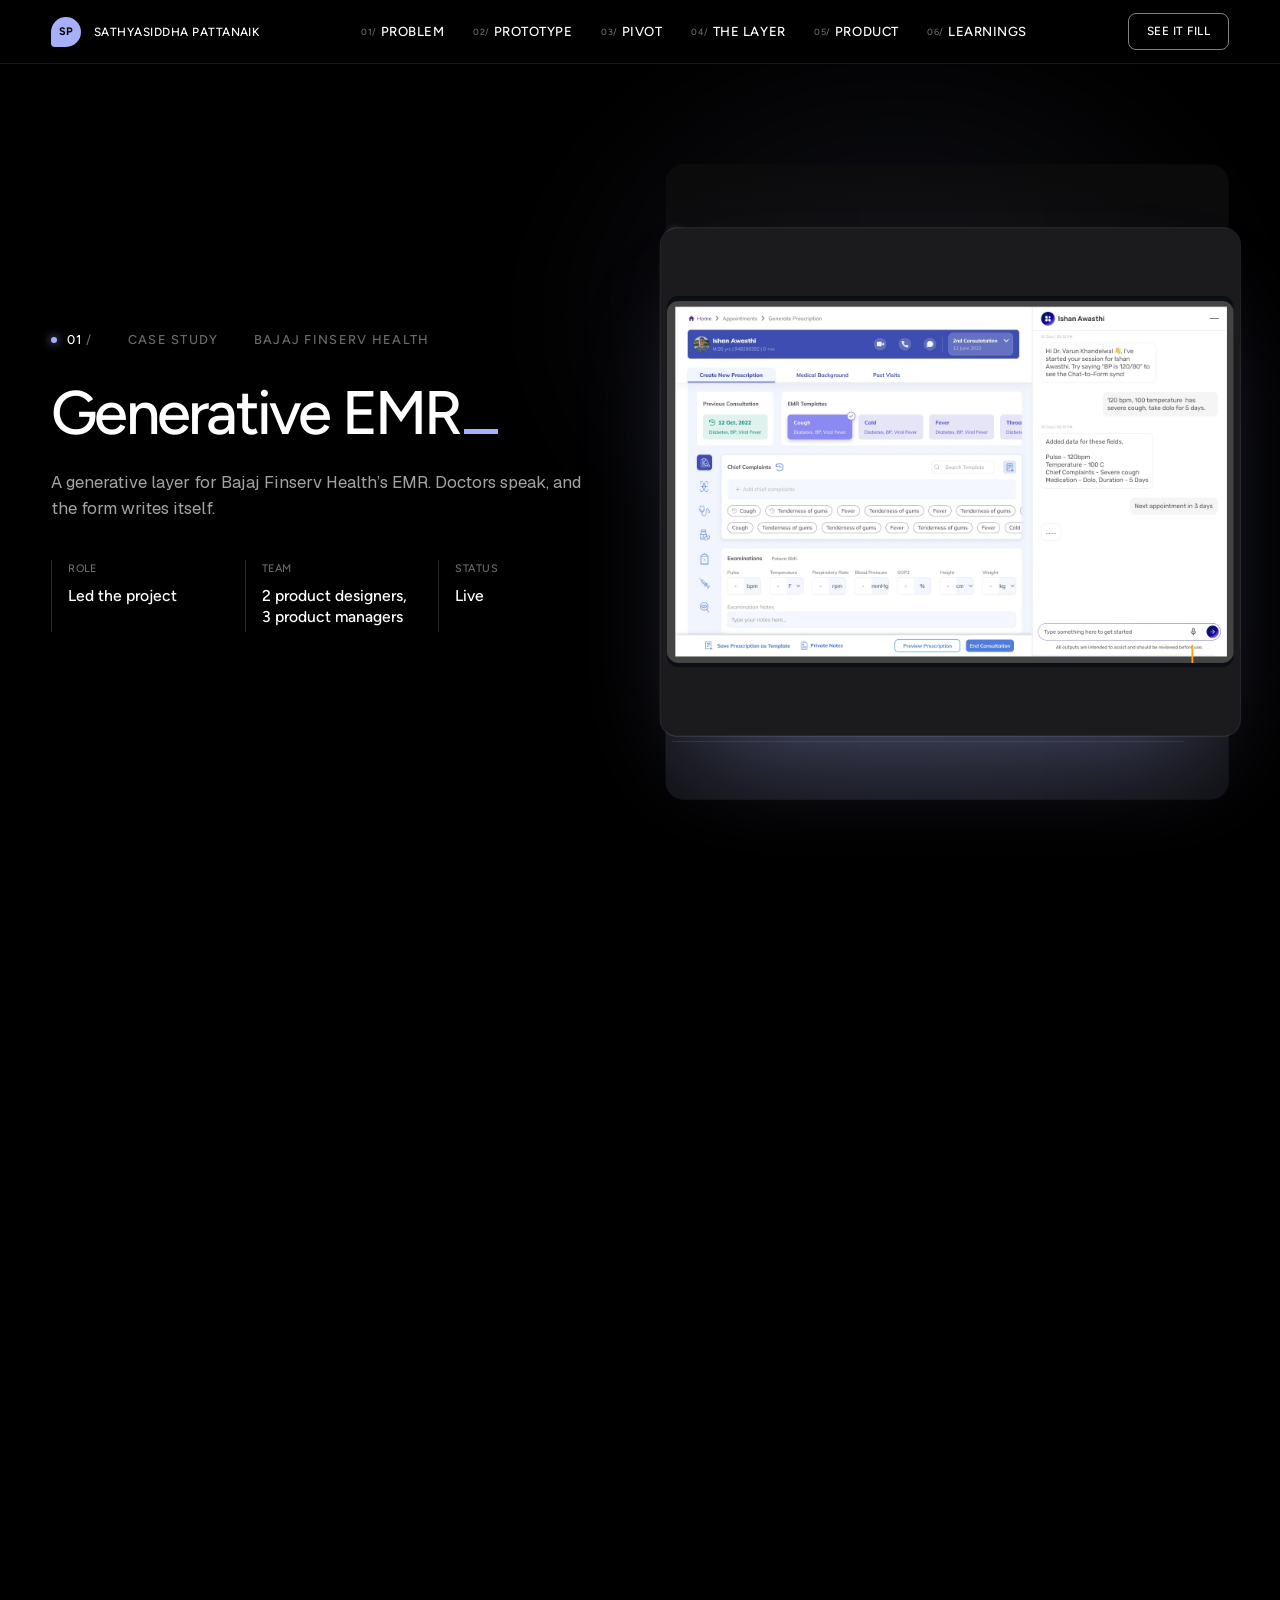
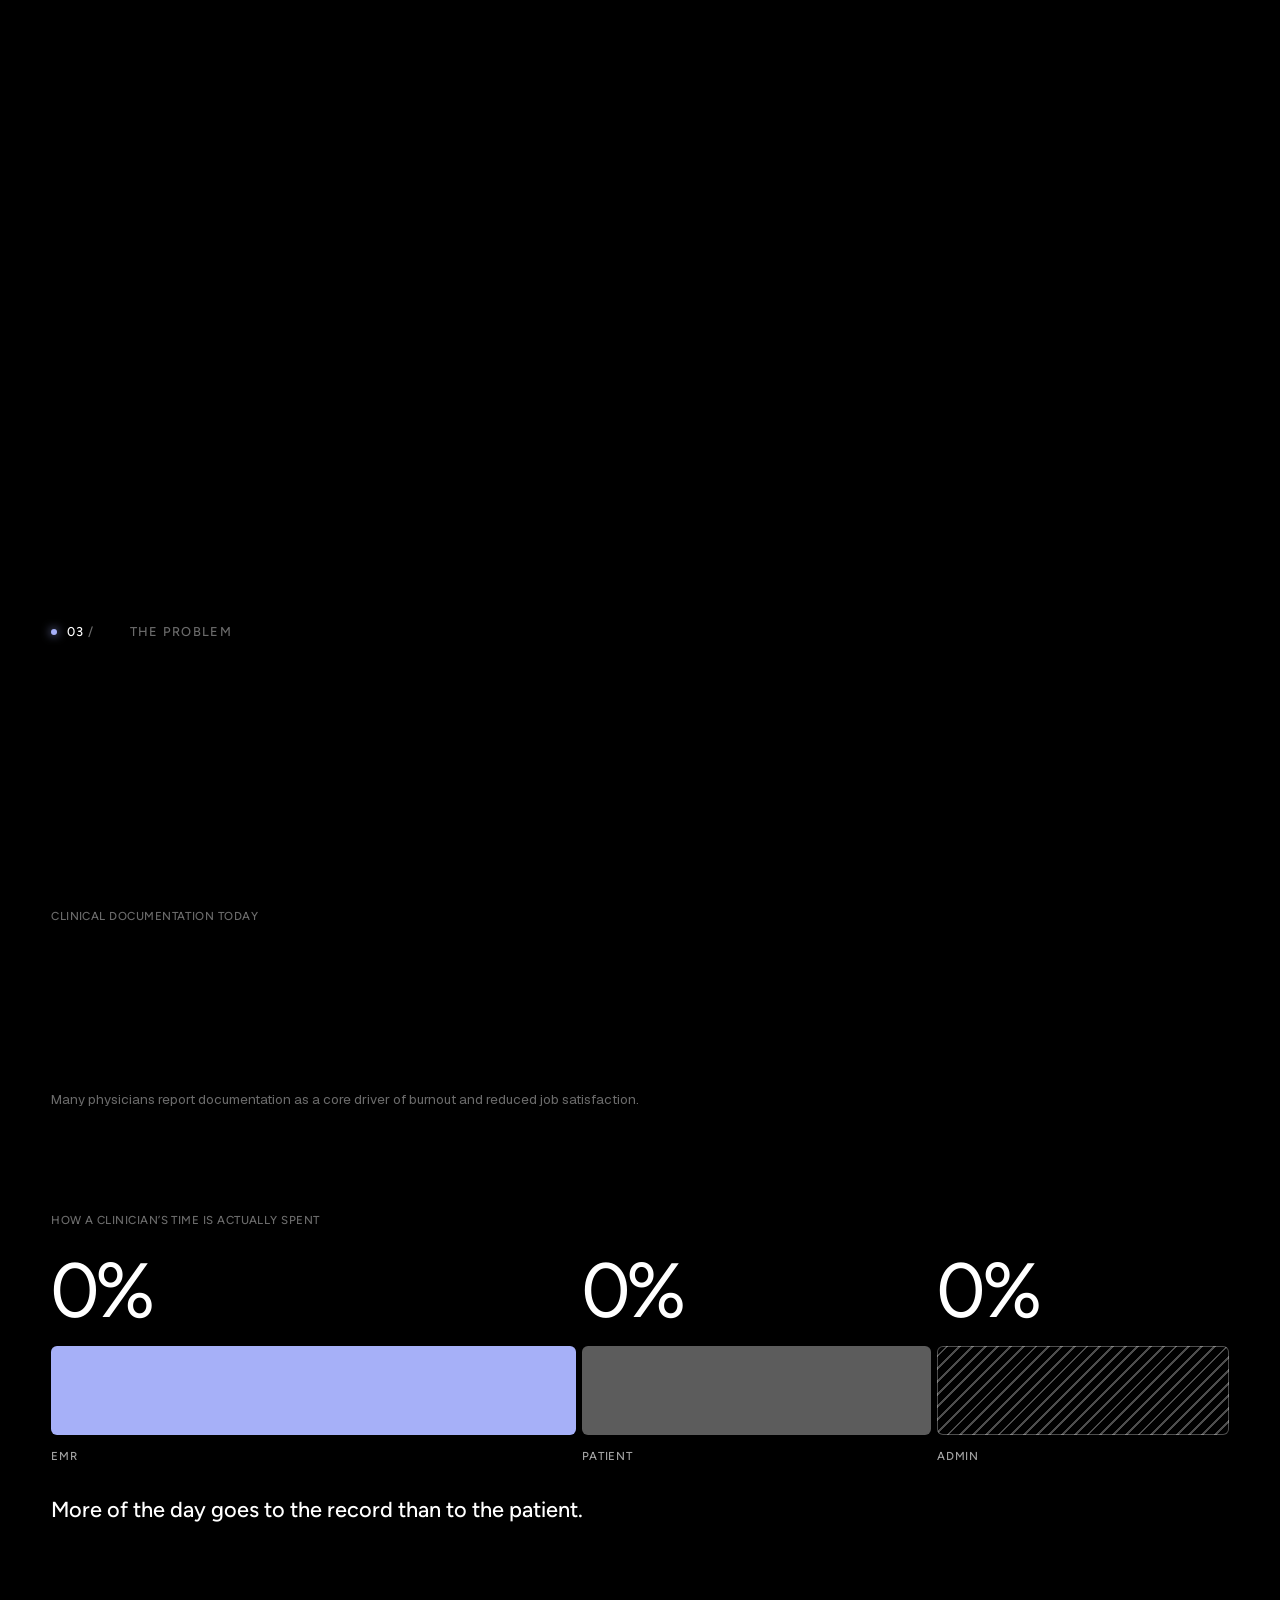
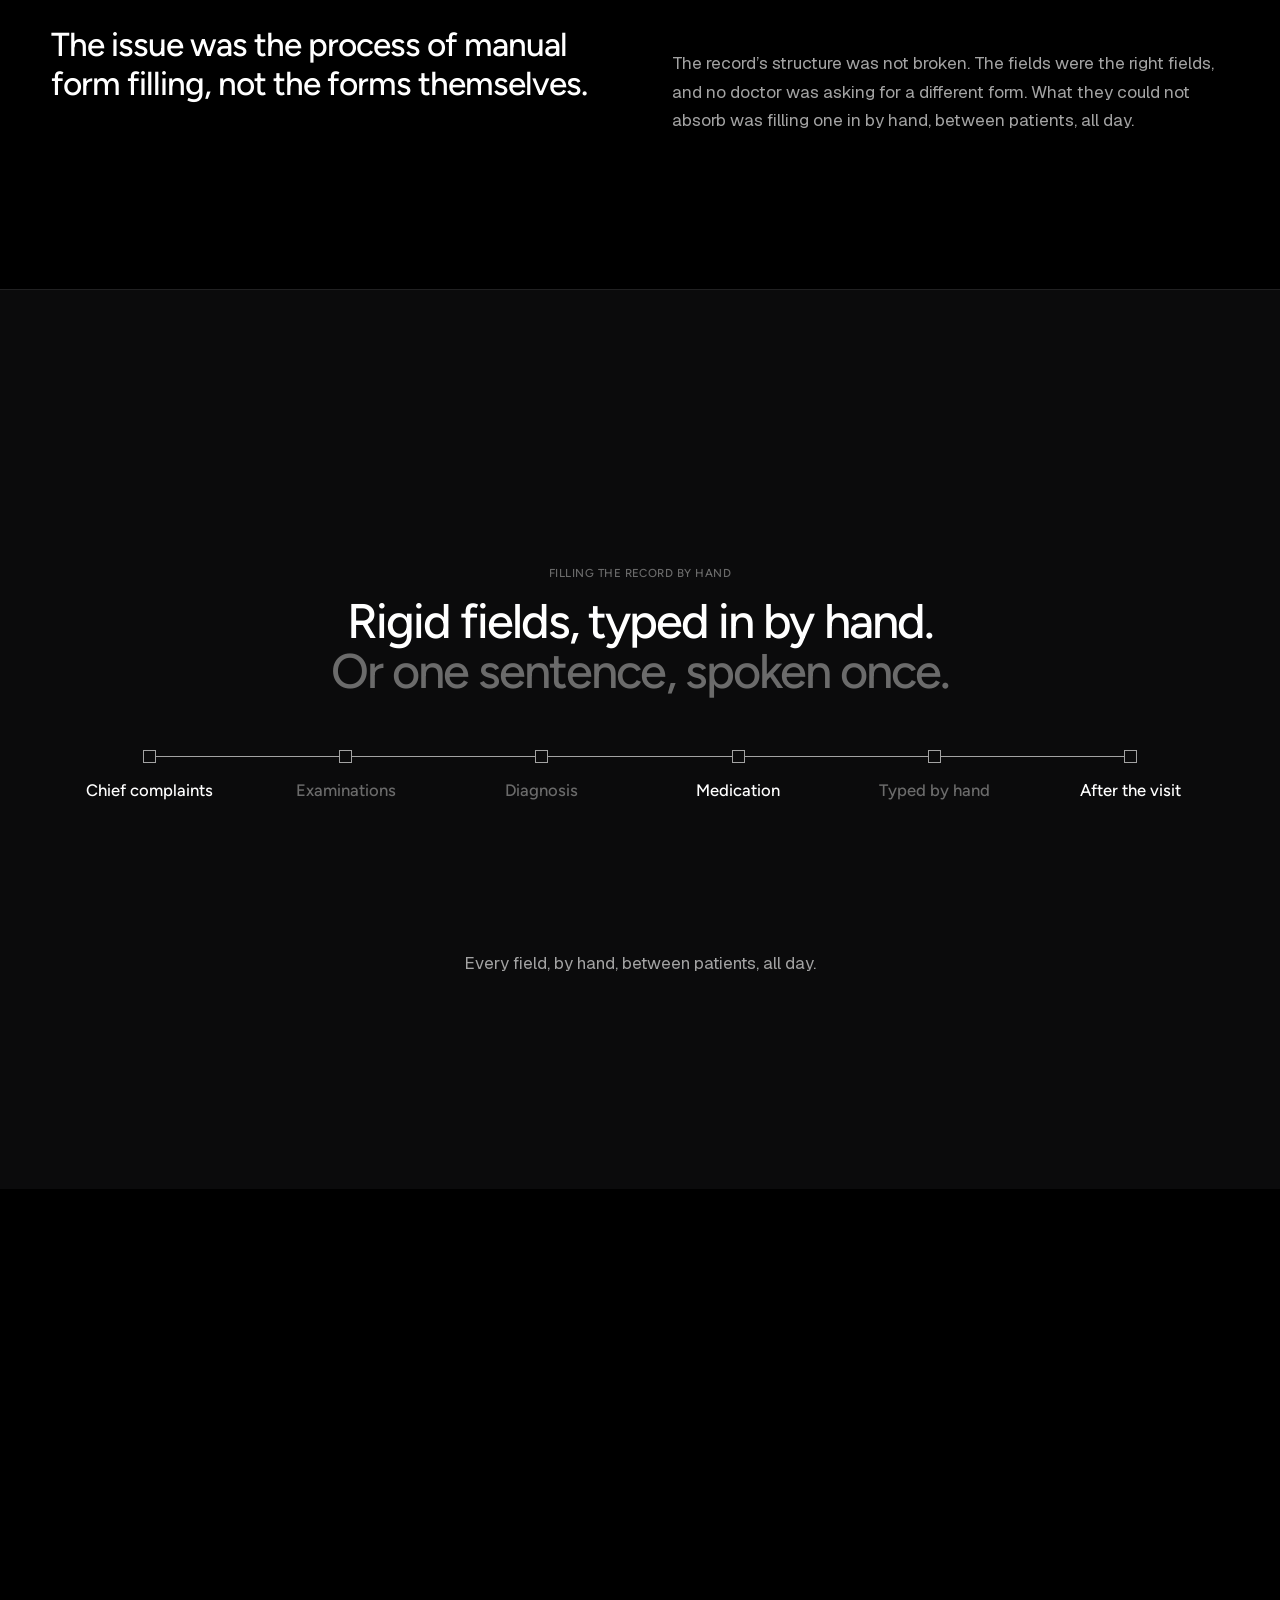
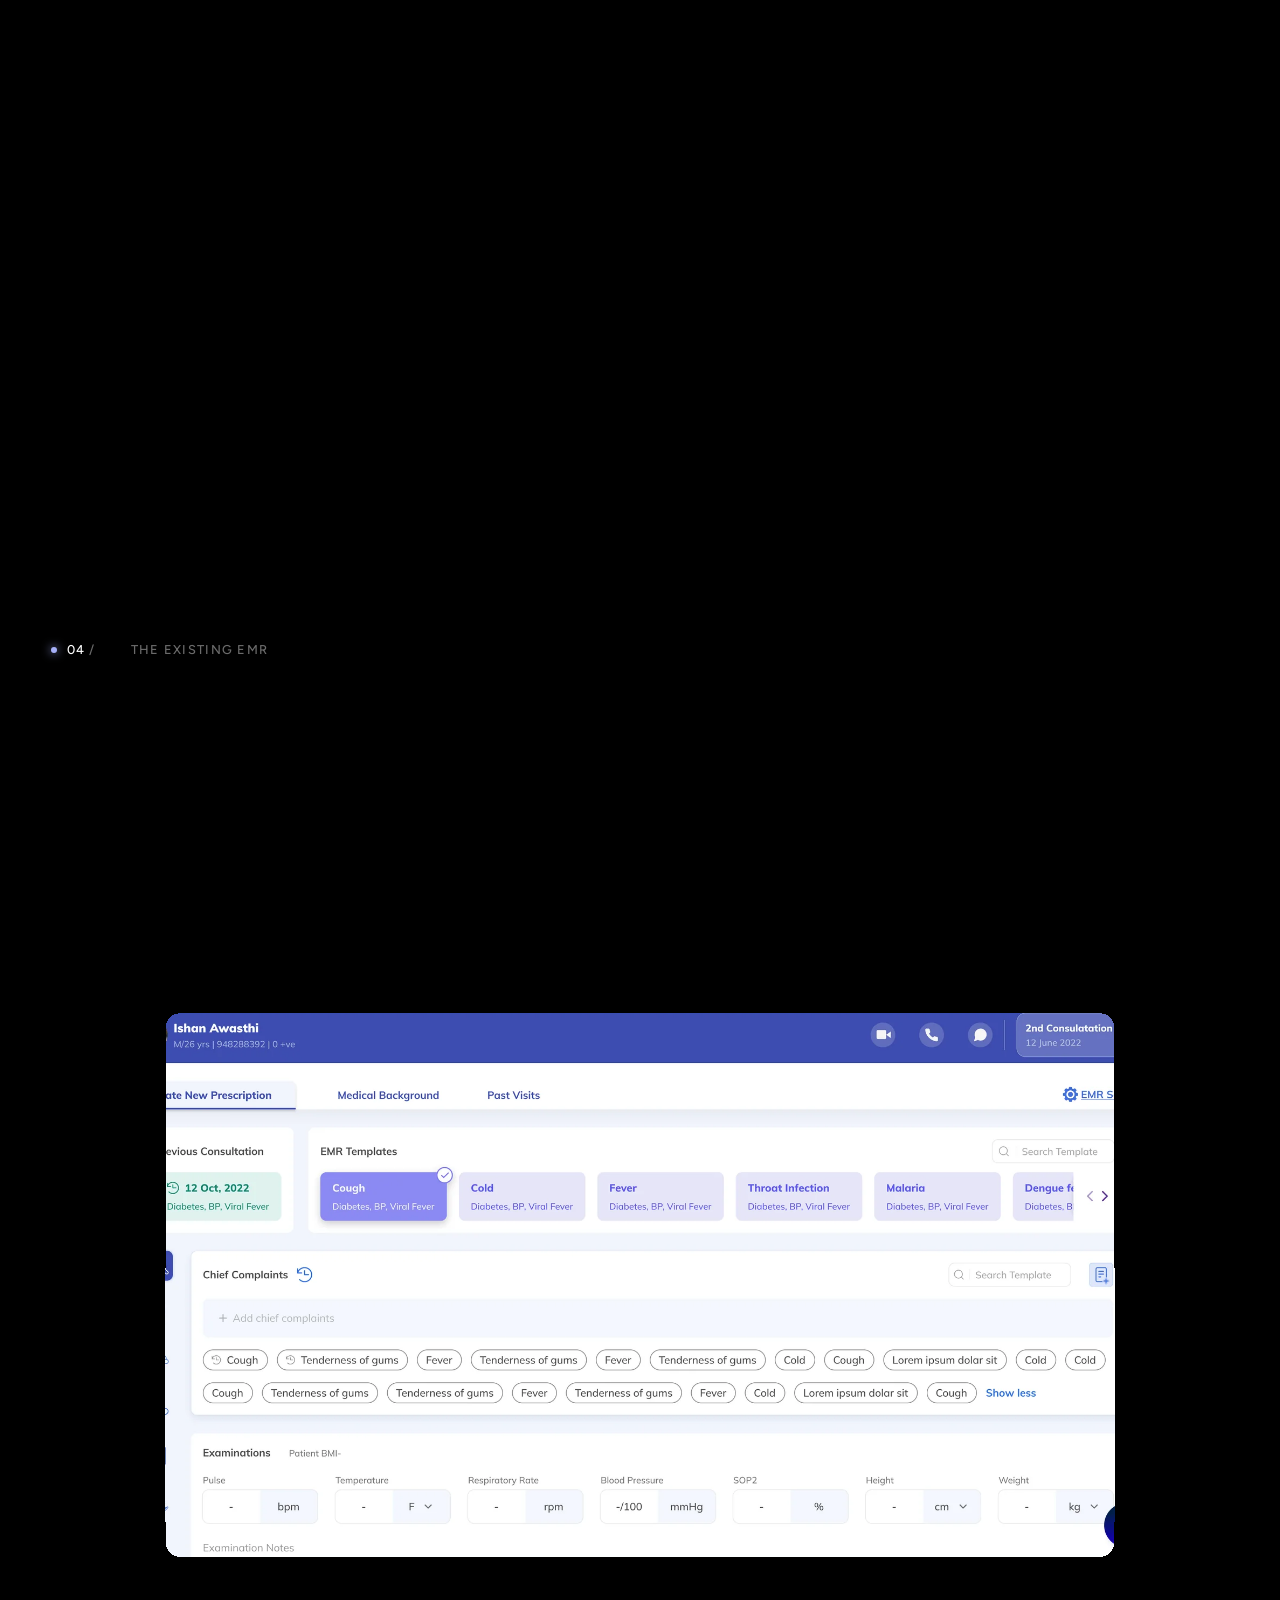
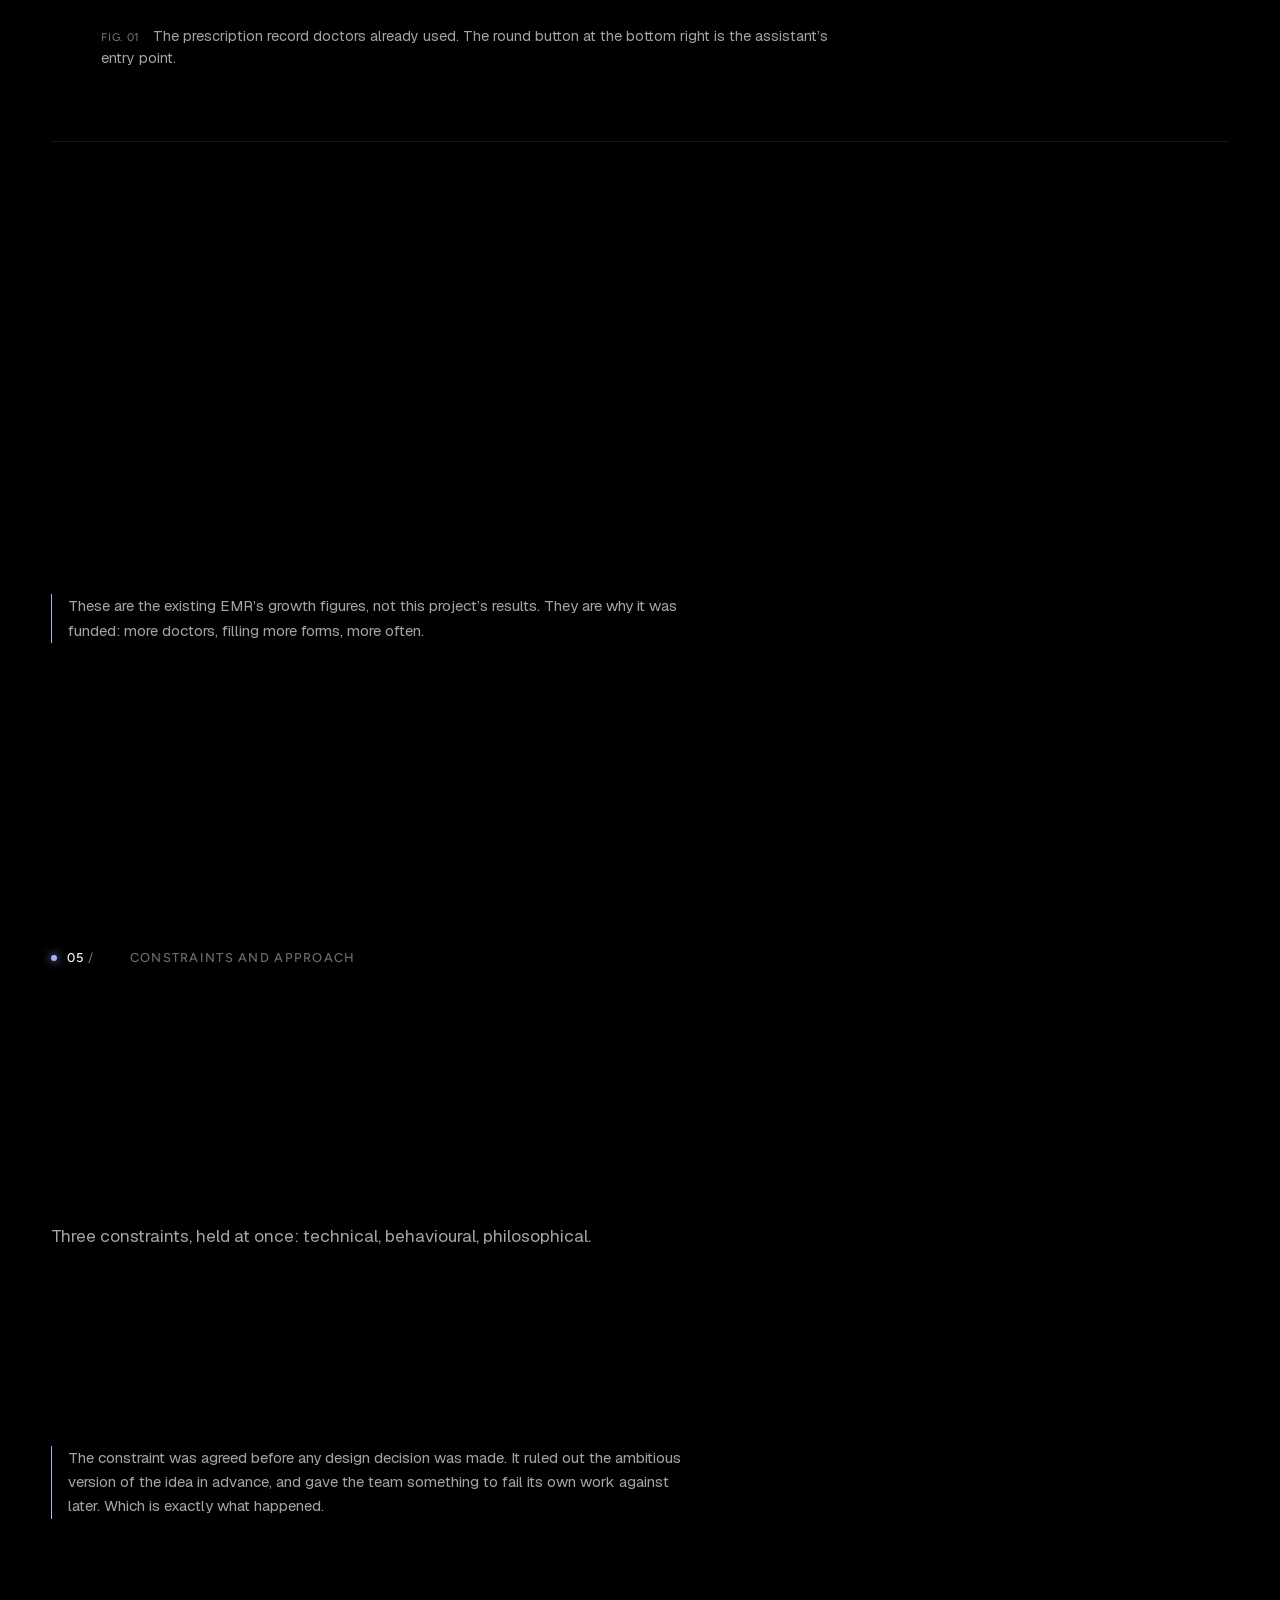
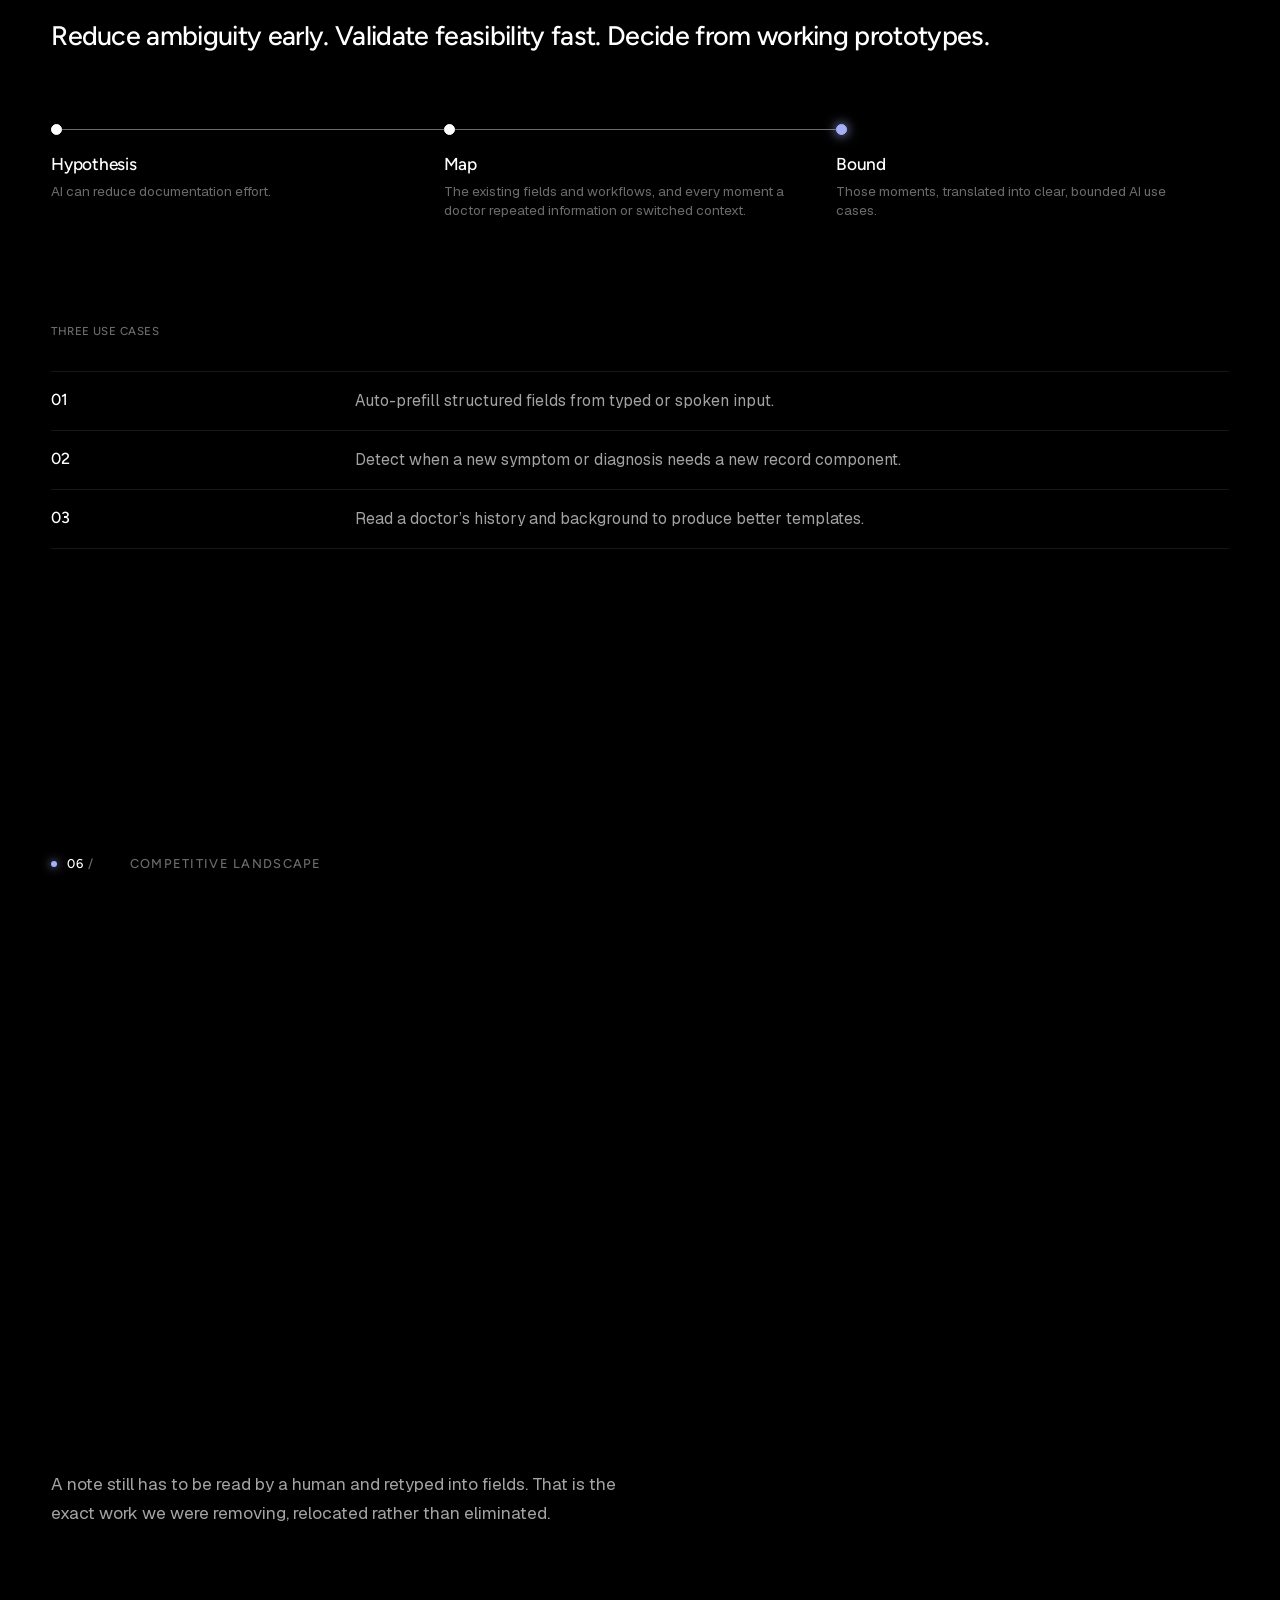
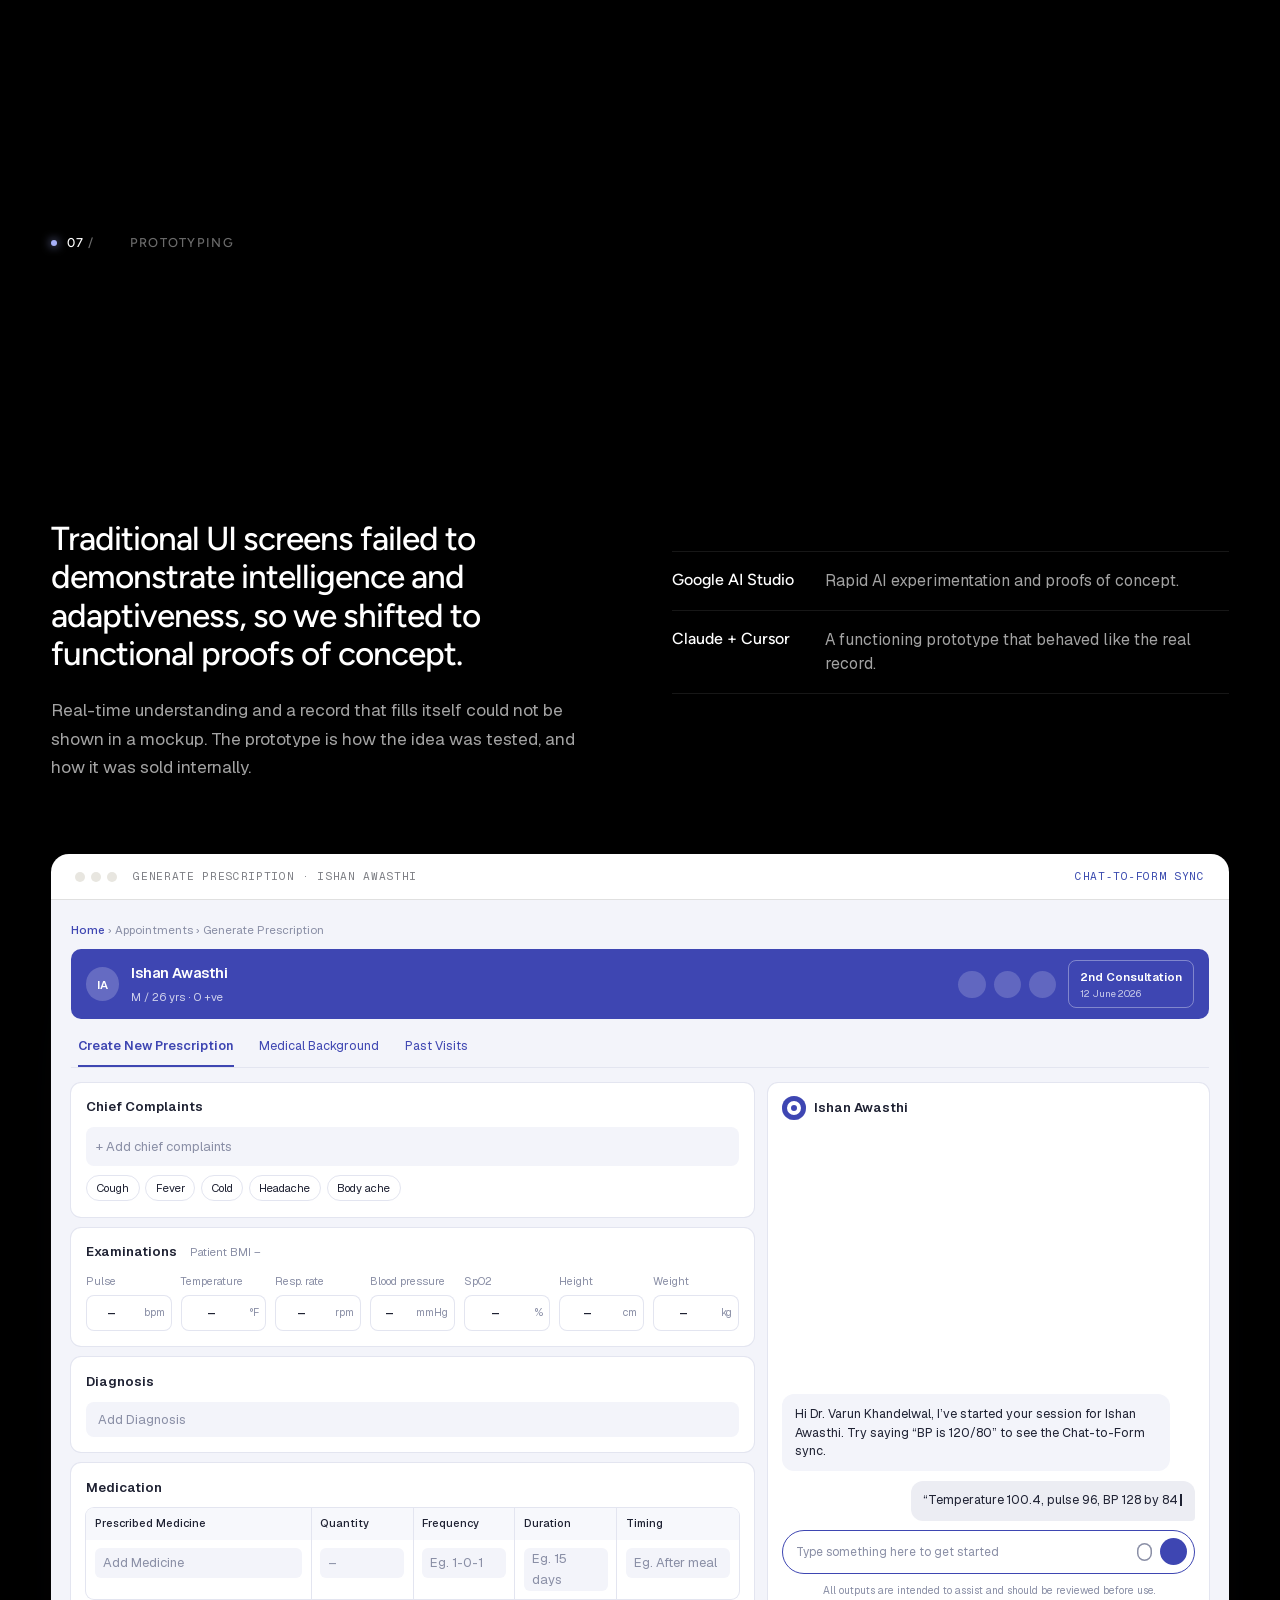
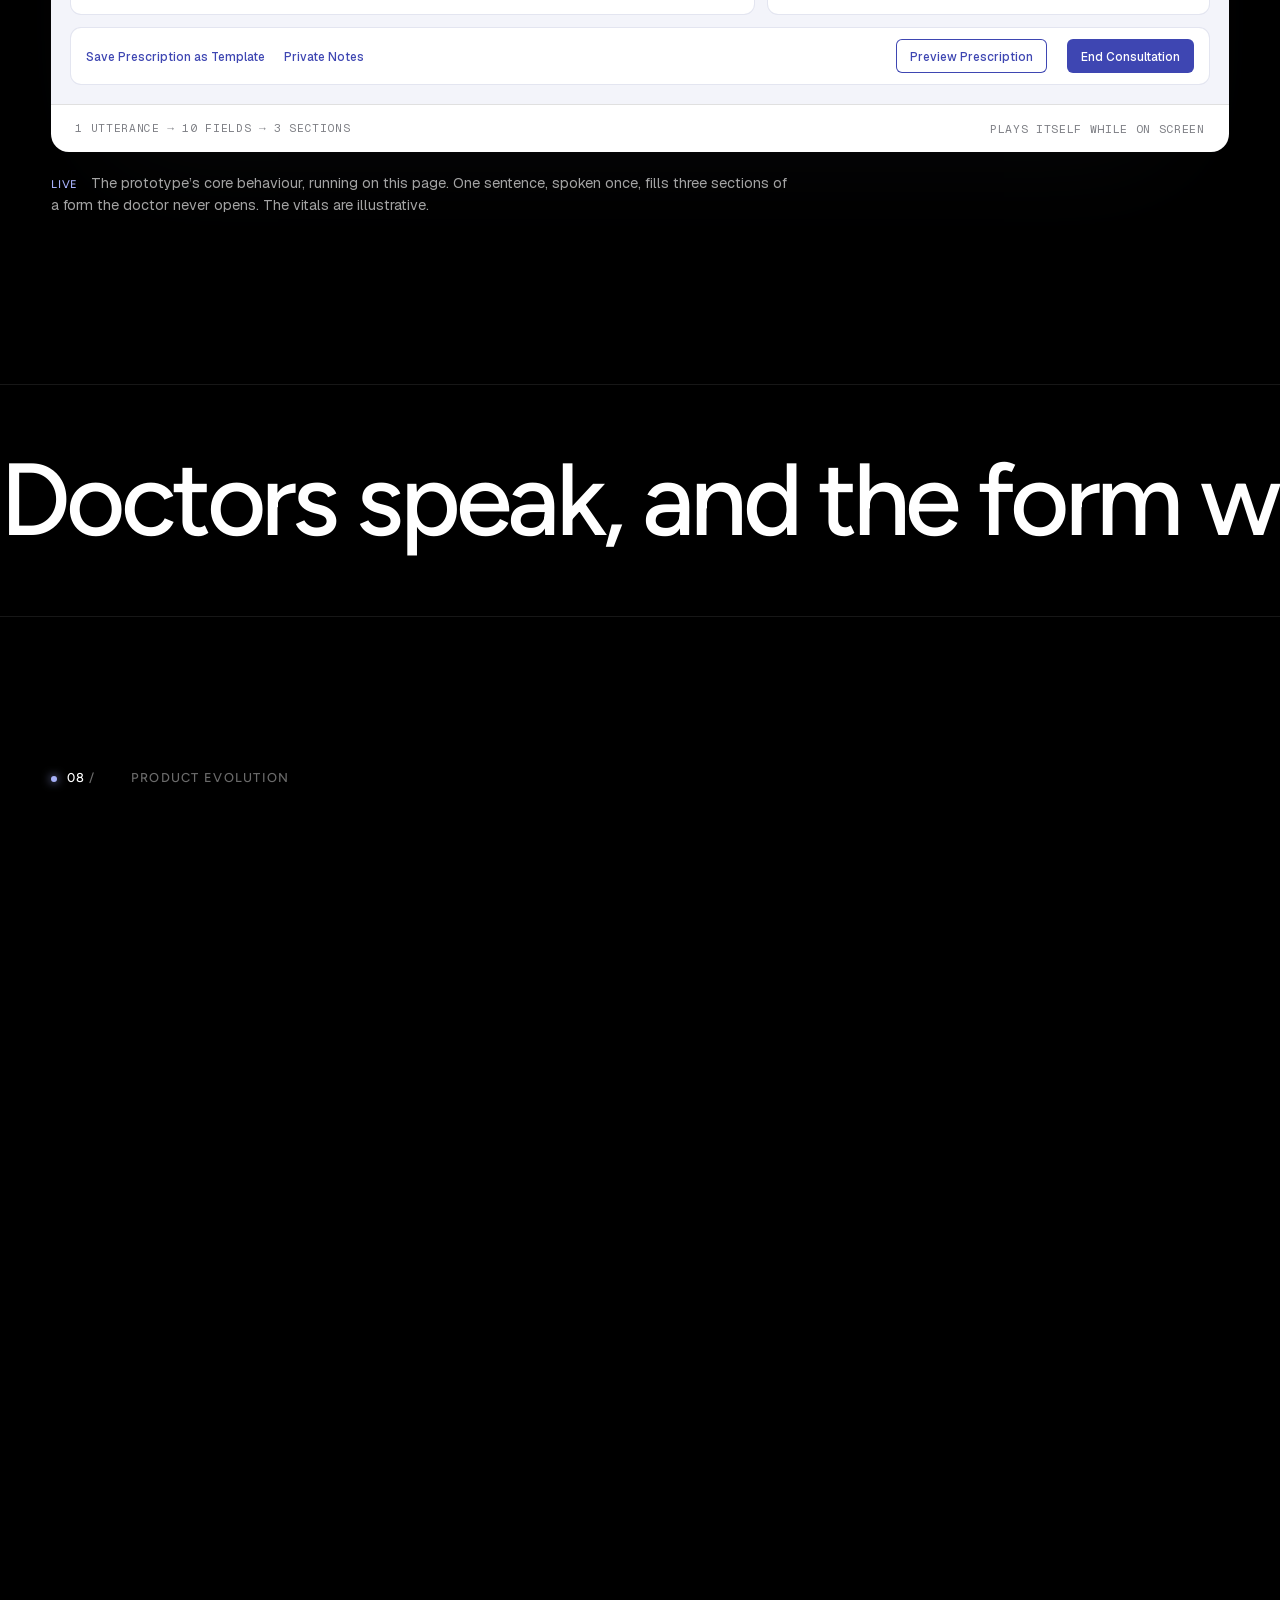
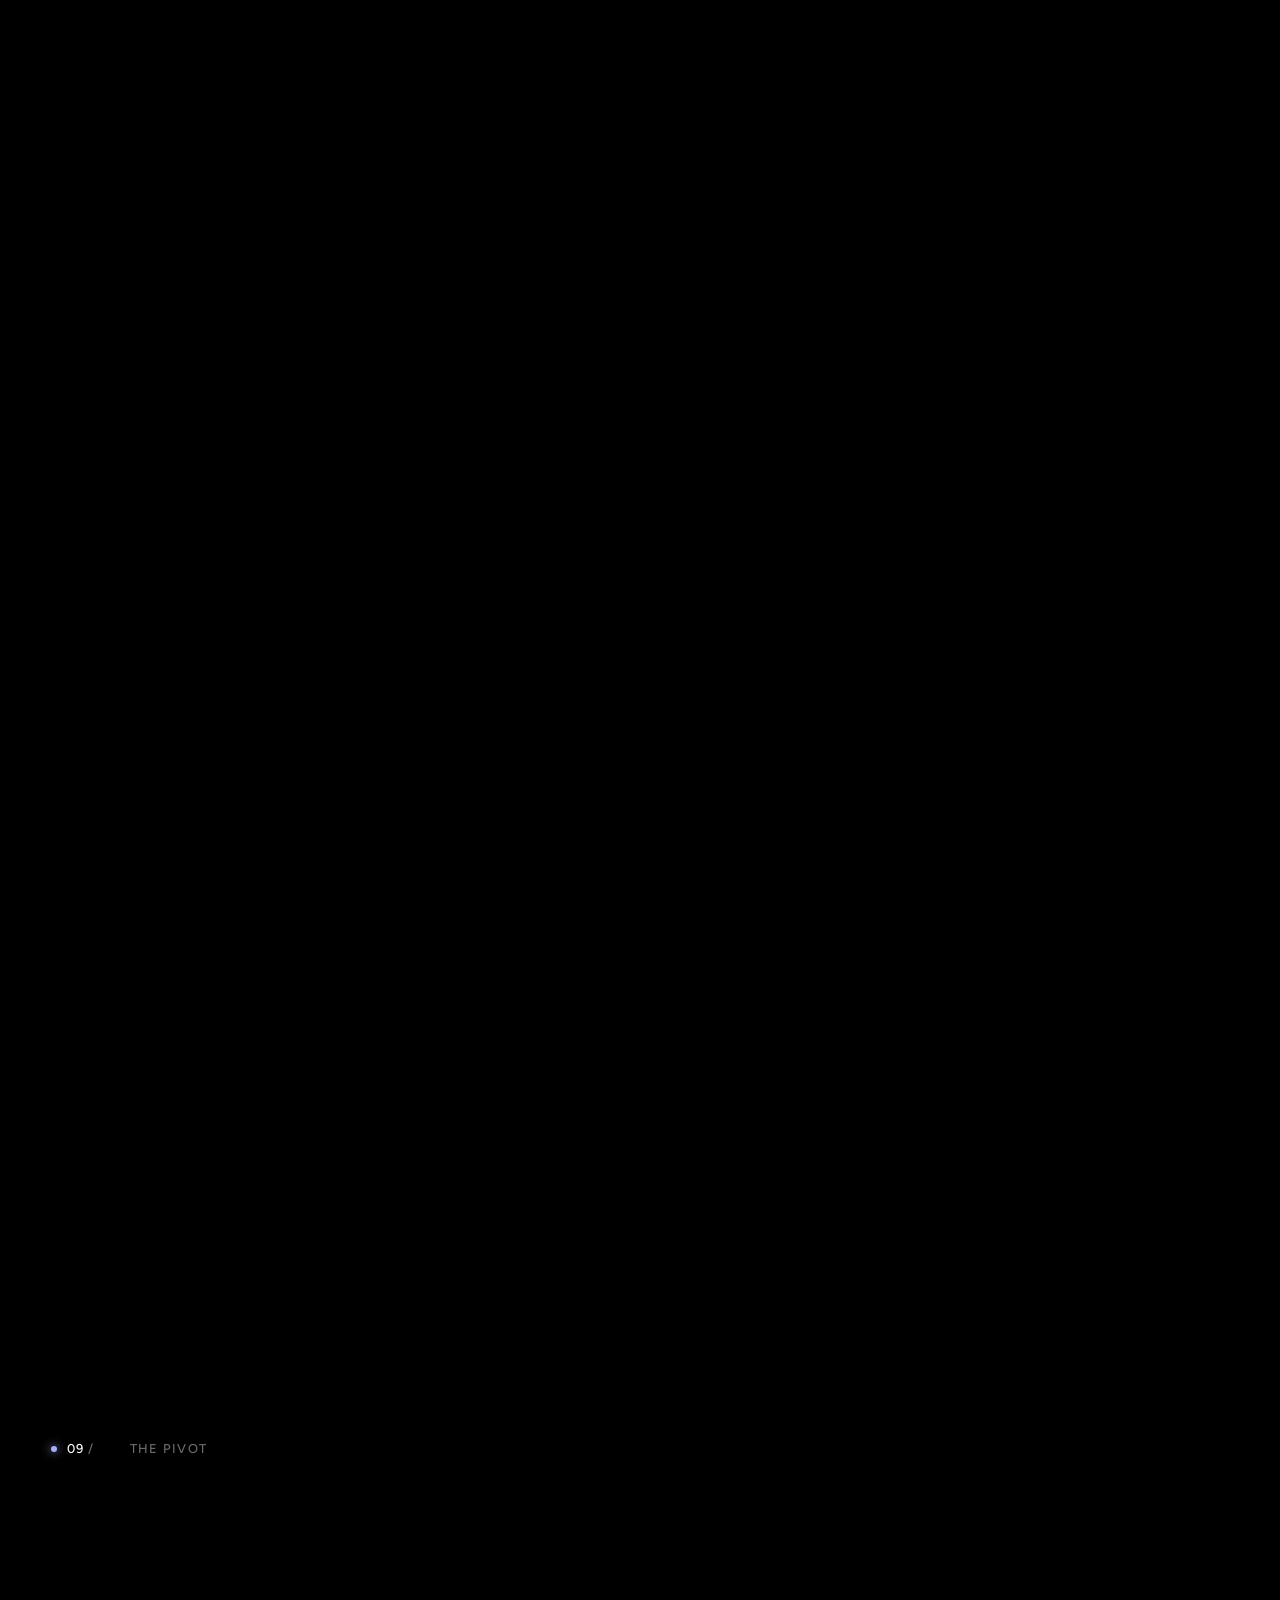
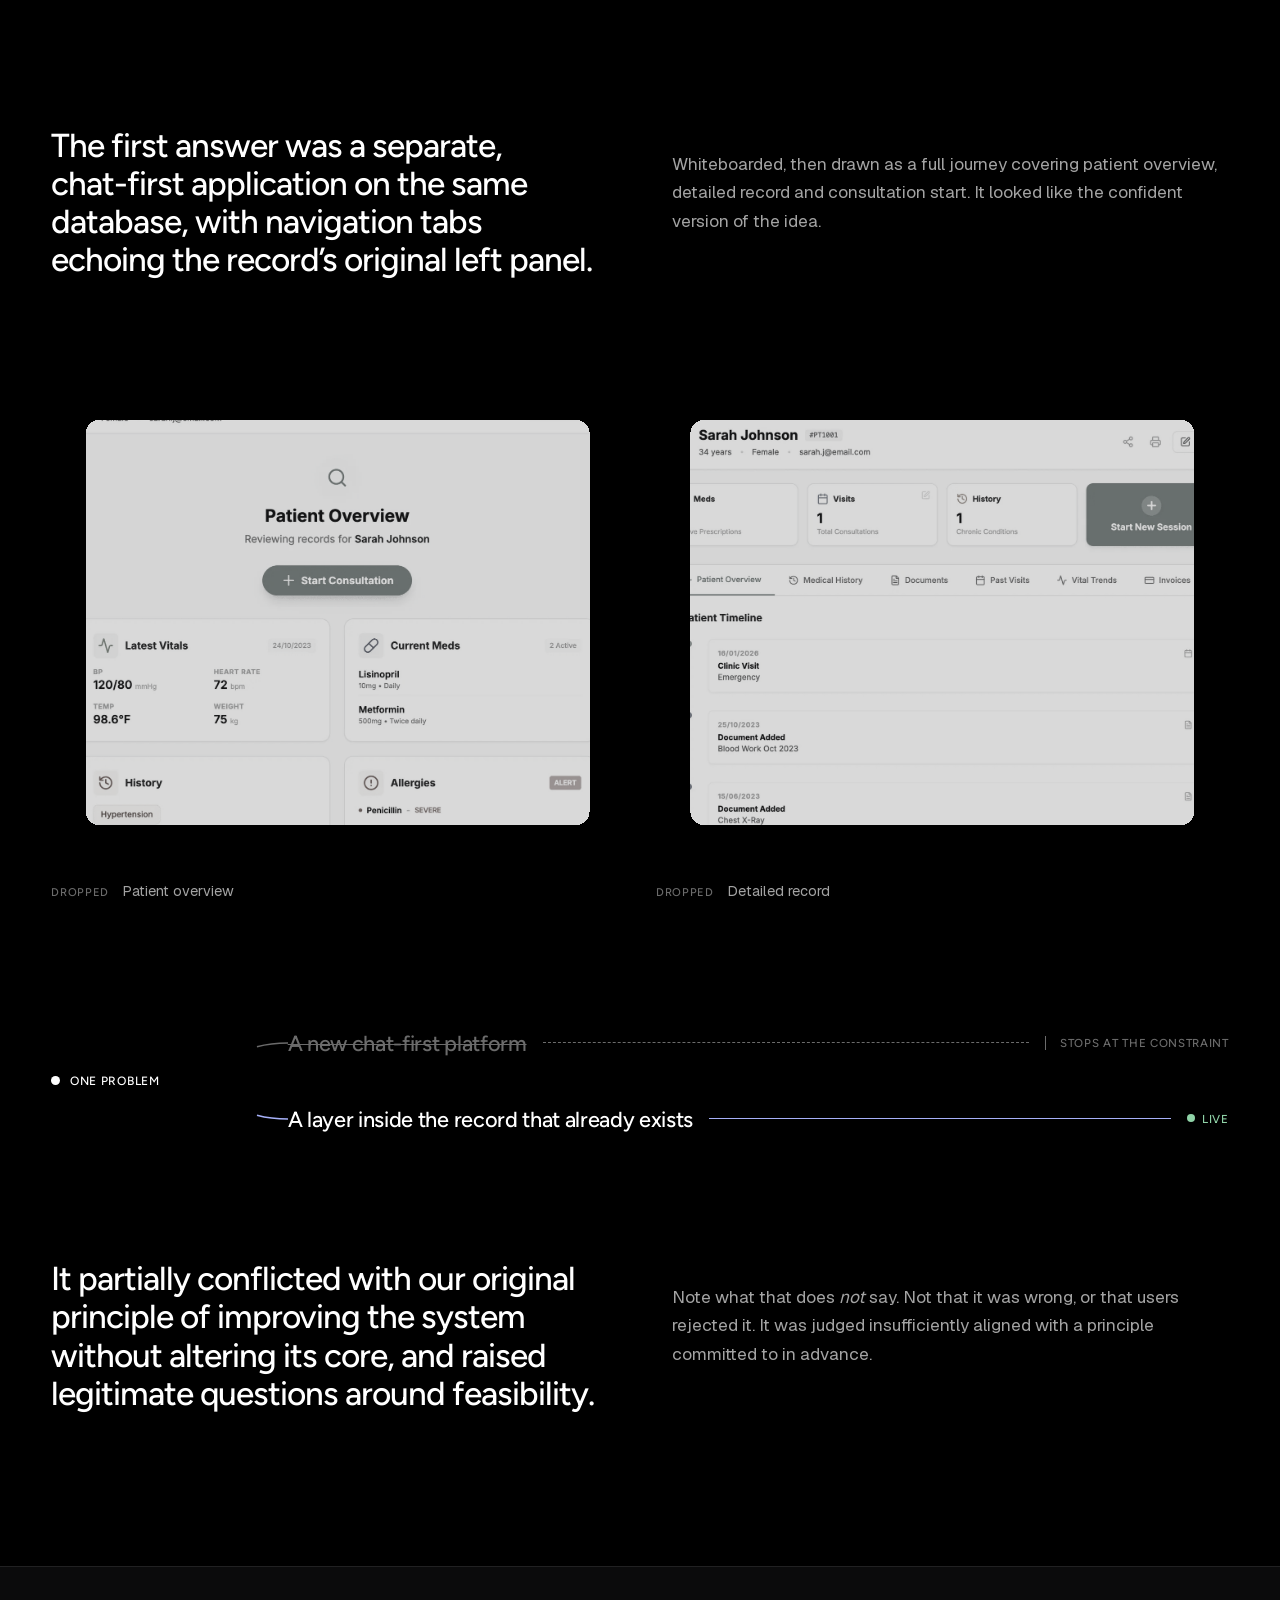
==== commit 97d901e0: "Preview: larger stage images, loops as steppers, captions stay with screens Co-Authored-By: Claude O" ====
--- a/preview/index.html
+++ b/preview/index.html
@@ -259,11 +259,11 @@
     <h2 id="evo-h" class="h-statement rv">Five stages, <em>and the call that ended each.</em></h2>
   </div>
   <div class="screens stages">
-    <figure class="scr"><img src="public/screens/web/stage-1-whiteboard.webp" width="640" height="480" alt="A whiteboard covered in hand-drawn wireframes: chat, patient list, calendar, settings." loading="lazy" decoding="async"><figcaption><span>Stage 1 &middot; Explored</span><b>Whiteboarding</b>Chat as the entry point, carrying over the navigation doctors already knew.</figcaption></figure>
-    <figure class="scr"><img src="public/screens/web/stage-2-platform.webp" width="640" height="480" alt="The standalone platform's patient overview: vitals, medications, history and allergies as cards above a Start Consultation button." loading="lazy" decoding="async"><figcaption><span>Stage 2 &middot; Explored</span><b>A standalone platform</b>Patient overview, detailed record, consultation start. The version that demoed best.</figcaption></figure>
-    <figure class="scr is-dropped"><img src="public/screens/web/stage-3-dropped.webp" width="640" height="480" alt="The standalone platform's detailed patient record, the direction that was dropped." loading="lazy" decoding="async"><figcaption><span>Stage 3 &middot; Dropped</span><b>The reversal</b>A separate platform replaces the system rather than evolving it.</figcaption></figure>
+    <figure class="scr"><img src="public/screens/web/stage-1-whiteboard.webp" srcset="public/screens/web/stage-1-whiteboard.webp 640w, public/screens/web/stage-1-whiteboard-lg.webp 960w" sizes="(max-width: 900px) 100vw, 580px" width="640" height="480" alt="A whiteboard covered in hand-drawn wireframes: chat, patient list, calendar, settings." loading="lazy" decoding="async"><figcaption><span>Stage 1 &middot; Explored</span><b>Whiteboarding</b>Chat as the entry point, carrying over the navigation doctors already knew.</figcaption></figure>
+    <figure class="scr"><img src="public/screens/web/stage-2-platform.webp" srcset="public/screens/web/stage-2-platform.webp 640w, public/screens/web/stage-2-platform-lg.webp 1400w" sizes="(max-width: 900px) 100vw, 580px" width="640" height="480" alt="The standalone platform's patient overview: vitals, medications, history and allergies as cards above a Start Consultation button." loading="lazy" decoding="async"><figcaption><span>Stage 2 &middot; Explored</span><b>A standalone platform</b>Patient overview, detailed record, consultation start. The version that demoed best.</figcaption></figure>
+    <figure class="scr is-dropped"><img src="public/screens/web/stage-3-dropped.webp" srcset="public/screens/web/stage-3-dropped.webp 640w, public/screens/web/stage-3-dropped-lg.webp 1400w" sizes="(max-width: 900px) 100vw, 580px" width="640" height="480" alt="The standalone platform's detailed patient record, the direction that was dropped." loading="lazy" decoding="async"><figcaption><span>Stage 3 &middot; Dropped</span><b>The reversal</b>A separate platform replaces the system rather than evolving it.</figcaption></figure>
     <figure class="scr is-built"><img src="public/screens/web/stage-4-layer.webp" width="640" height="480" alt="The existing prescription screen with the assistant docked at the right." loading="lazy" decoding="async"><figcaption><span>Stage 4 &middot; Built</span><b>The generative layer</b>Voice and chat capture fill the form; smart fill adds what nobody asked for.</figcaption></figure>
-    <figure class="scr is-built"><img src="public/screens/web/stage-5-personal.webp" width="640" height="480" alt="A generated cardiology template: cardiac risk profile and ejection fraction blocks, with the assistant explaining what it pre-configured." loading="lazy" decoding="async"><figcaption><span>Stage 5 &middot; Built</span><b>Personalisation</b>Onboarding reads the doctor&rsquo;s background and generates an editable template.</figcaption></figure>
+    <figure class="scr is-built"><img src="public/screens/web/stage-5-personal.webp" srcset="public/screens/web/stage-5-personal.webp 640w, public/screens/web/stage-5-personal-lg.webp 2000w" sizes="(max-width: 900px) 100vw, 580px" width="640" height="480" alt="A generated cardiology template: cardiac risk profile and ejection fraction blocks, with the assistant explaining what it pre-configured." loading="lazy" decoding="async"><figcaption><span>Stage 5 &middot; Built</span><b>Personalisation</b>Onboarding reads the doctor&rsquo;s background and generates an editable template.</figcaption></figure>
   </div>
 </section>
 
--- a/preview/kit.css
+++ b/preview/kit.css
@@ -213,10 +213,6 @@
 .scr-2 { margin-top: 4rem; }
 .scr figcaption { margin-top: 1.1rem; padding-left: 0.9rem; border-left: 1px solid var(--line-2); font-size: 0.9rem; color: var(--fg-2); }
 .scr figcaption span { display: block; margin-bottom: 0.3rem; font: 400 0.66rem var(--mono); letter-spacing: 0.1em; text-transform: uppercase; color: var(--fg-3); }
-.loop { list-style: none; margin: clamp(4rem, 8vw, 6rem) 0 0; padding: 1.4rem 0; display: flex; flex-wrap: wrap; gap: 0.5rem 0; border-block: 1px solid var(--line); }
-.loop li { font: 500 clamp(1.1rem, 1.9vw, 1.7rem)/1.2 var(--display); letter-spacing: -0.02em; color: var(--fg-3); transition: color 0.4s; }
-.loop li + li::before { content: '\2192'; margin: 0 0.75rem; color: var(--fg-3); }
-.loop li.is-lit { color: var(--fg); }
 .facts { margin-top: 3rem; }
 .facts dd { font: 400 0.98rem/1.55 var(--sans); color: var(--fg-2); }
 .facts .big { display: block; margin-bottom: 0.6rem; font: 400 clamp(3rem, 5.5vw, 5rem)/1 var(--display); letter-spacing: -0.05em; color: var(--fg); }
@@ -292,12 +288,6 @@
 /* tool and method lists in the reference's // style */
 .tools code::before { content: '// '; color: var(--fg-3); }
 .tools code { display: inline-block; margin-right: 0.9rem; }
-/* the build loop as a row of steps; the newest lit step glows */
-.loop { gap: 0.6rem; padding: 0; border: 0; }
-.loop li { flex: 1 1 8.5rem; min-height: 8rem; display: flex; align-items: flex-end; padding: 1rem; border: 1px solid var(--line); border-radius: var(--r); background: var(--bg-2); font-size: clamp(1rem, 1.4vw, 1.25rem) !important; transition: color 0.4s, border-color 0.4s, background 0.4s; }
-.loop li + li::before { content: none; }
-.loop li.is-lit { border-color: var(--line-2); }
-.loop li.is-lit:not(:has(+ li.is-lit)) { border-color: rgba(var(--accent-rgb), 0.55); background: radial-gradient(120% 90% at 50% 120%, rgba(var(--accent-rgb), 0.35), rgba(var(--accent-rgb), 0) 70%), var(--bg-2); }
 /* the scrolling band */
 .band { overflow: hidden; padding-block: clamp(2rem, 5vw, 4rem); border-block: 1px solid var(--line); }
 .band-track { display: flex; align-items: center; gap: clamp(1.5rem, 3vw, 3rem); width: max-content; animation: band 38s linear infinite; }
@@ -380,6 +370,33 @@
   .no-pin .c-steps .swap .b { position: static; }
 }
 
+
+/* a process, as a stepper: one line of dots, filled as each step lights;
+   the newest lit step glows in the project's colour */
+.loop { list-style: none; margin: clamp(3rem, 6vw, 4.5rem) 0 0; padding: 0; display: grid; grid-auto-flow: column; grid-auto-columns: minmax(0, 1fr); }
+.loop li { position: relative; display: grid; align-content: start; gap: 0.35rem; min-width: 0; padding: 1.9rem 1.25rem 0 0; font: 500 clamp(1rem, 1.35vw, 1.2rem)/1.25 var(--display); letter-spacing: -0.015em; color: var(--fg-3); transition: color 0.4s; }
+.loop li::before { content: ''; position: absolute; z-index: 1; top: 0; left: 0; width: 11px; height: 11px; border-radius: 50%; border: 1px solid var(--fg-3); background: var(--bg); transition: background 0.4s, border-color 0.4s, box-shadow 0.4s; }
+.loop li::after { content: ''; position: absolute; top: 5px; left: 11px; right: 0; height: 1px; background: var(--line-2); transition: background 0.4s; }
+.loop li:last-child::after { display: none; }
+.loop li.is-lit { color: var(--fg); }
+.loop li.is-lit::before { background: var(--fg); border-color: var(--fg); }
+.loop li.is-lit::after { background: var(--fg-3); }
+.loop li.is-lit:not(:has(+ li.is-lit))::before { background: var(--accent); border-color: var(--accent); box-shadow: 0 0 12px var(--accent); }
+.loop li b { font: inherit; color: inherit; }
+.loop li small { font: 400 0.84rem/1.45 var(--sans); letter-spacing: 0; color: var(--fg-3); }
+@media (max-width: 900px) {
+  .loop { grid-auto-flow: row; }
+  .loop li { padding: 0 0 1.4rem 1.9rem; }
+  .loop li::after { top: 11px; left: 5px; right: auto; bottom: 0; width: 1px; height: auto; }
+}
+
+/* a long screen in a phone frame, scrolled by the page */
+.scrollshot { overflow-y: auto; aspect-ratio: 9 / 19.5; max-height: min(680px, 80svh); scrollbar-width: none; }
+.scrollshot.is-driven { overflow: hidden; }
+.scrollshot img { aspect-ratio: auto !important; max-height: none !important; }
+/* every phone screen keeps one proportion */
+.device img, .strip img, .story-media .pair img { aspect-ratio: 9 / 19.5; object-fit: cover; object-position: top; }
+
 /* ============================================================= still layouts
    Narrow screens and reduced motion: each pinned sequence in its end state. */
 .no-pin .pin { height: auto !important; --p: 1 !important; }
--- a/preview/page.css
+++ b/preview/page.css
@@ -43,13 +43,12 @@
 .disc.land li > span:nth-child(1) { color: var(--fg-2); font: 400 0.95rem/1.45 var(--sans); }
 .disc.land li > span:nth-child(1) b { display: block; color: var(--fg); font: 500 1.05rem/1.35 var(--display); }
 .disc.land li > span:nth-child(2) { color: var(--fg-2); font: 400 0.98rem/1.45 var(--sans); }
-.loop-notes li { flex-direction: column; align-items: flex-start; justify-content: flex-end; gap: 0.4rem; min-height: 9rem; }
-.loop-notes b { font: 500 clamp(1.05rem, 1.4vw, 1.25rem)/1.2 var(--display); color: inherit; }
-.loop-notes small { font: 400 0.86rem/1.45 var(--sans); color: var(--fg-3); }
-.screens.stages { grid-template-columns: repeat(5, minmax(0, 1fr)); max-width: 1320px; }
-.stages .scr img { border-radius: 12px; aspect-ratio: 4 / 3; object-fit: cover; }
-.stages .scr:nth-child(even) { margin-top: 3rem; }
-.stages figcaption b { display: block; margin-bottom: 0.25rem; font: 500 1rem var(--display); color: var(--fg); }
+.screens.stages { grid-template-columns: repeat(2, minmax(0, 1fr)); gap: clamp(1.5rem, 3vw, 2.75rem) clamp(1.25rem, 3vw, 2.5rem); max-width: 1180px; }
+.stages .scr img { border-radius: 14px; aspect-ratio: 4 / 3; object-fit: cover; box-shadow: 0 0 0 1px var(--line-2); }
+.stages .scr:nth-child(even) { margin-top: clamp(2rem, 5vw, 4.5rem); }
+.stages .scr:last-child { grid-column: 1 / -1; justify-self: center; width: calc(50% - clamp(0.6rem, 1.5vw, 1.25rem)); }
+.stages figcaption { max-width: 34rem; }
+.stages figcaption b { display: block; margin-bottom: 0.3rem; font: 500 clamp(1.1rem, 1.5vw, 1.3rem)/1.25 var(--display); color: var(--fg); }
 .stages .is-dropped img { filter: grayscale(0.9) brightness(0.8); }
 .stages .is-dropped figcaption b { color: var(--fg-3); text-decoration: line-through; text-decoration-thickness: 1px; }
 .stages .is-built figcaption span { color: var(--accent); }
@@ -330,12 +329,12 @@
 
 
 
-@media (max-width: 1100px) {
-  .screens.stages { grid-template-columns: repeat(3, minmax(0, 1fr)); }
+
+@media (max-width: 900px) {
+  .screens.panels { grid-template-columns: repeat(2, minmax(0, 1fr)); max-width: none; }
+  .screens.stages { grid-template-columns: 1fr; max-width: 560px; }
   .stages .scr:nth-child(even) { margin-top: 0; }
-}
-@media (max-width: 900px) {
-  .screens.stages, .screens.panels { grid-template-columns: repeat(2, minmax(0, 1fr)); max-width: none; }
+  .stages .scr:last-child { width: 100%; }
   .panels .scr:nth-child(even) { margin-top: 0; }
   .try-grid .dash { grid-column: 1; grid-row: auto; }
   .fork { grid-template-columns: auto 3rem minmax(0, 1fr); }
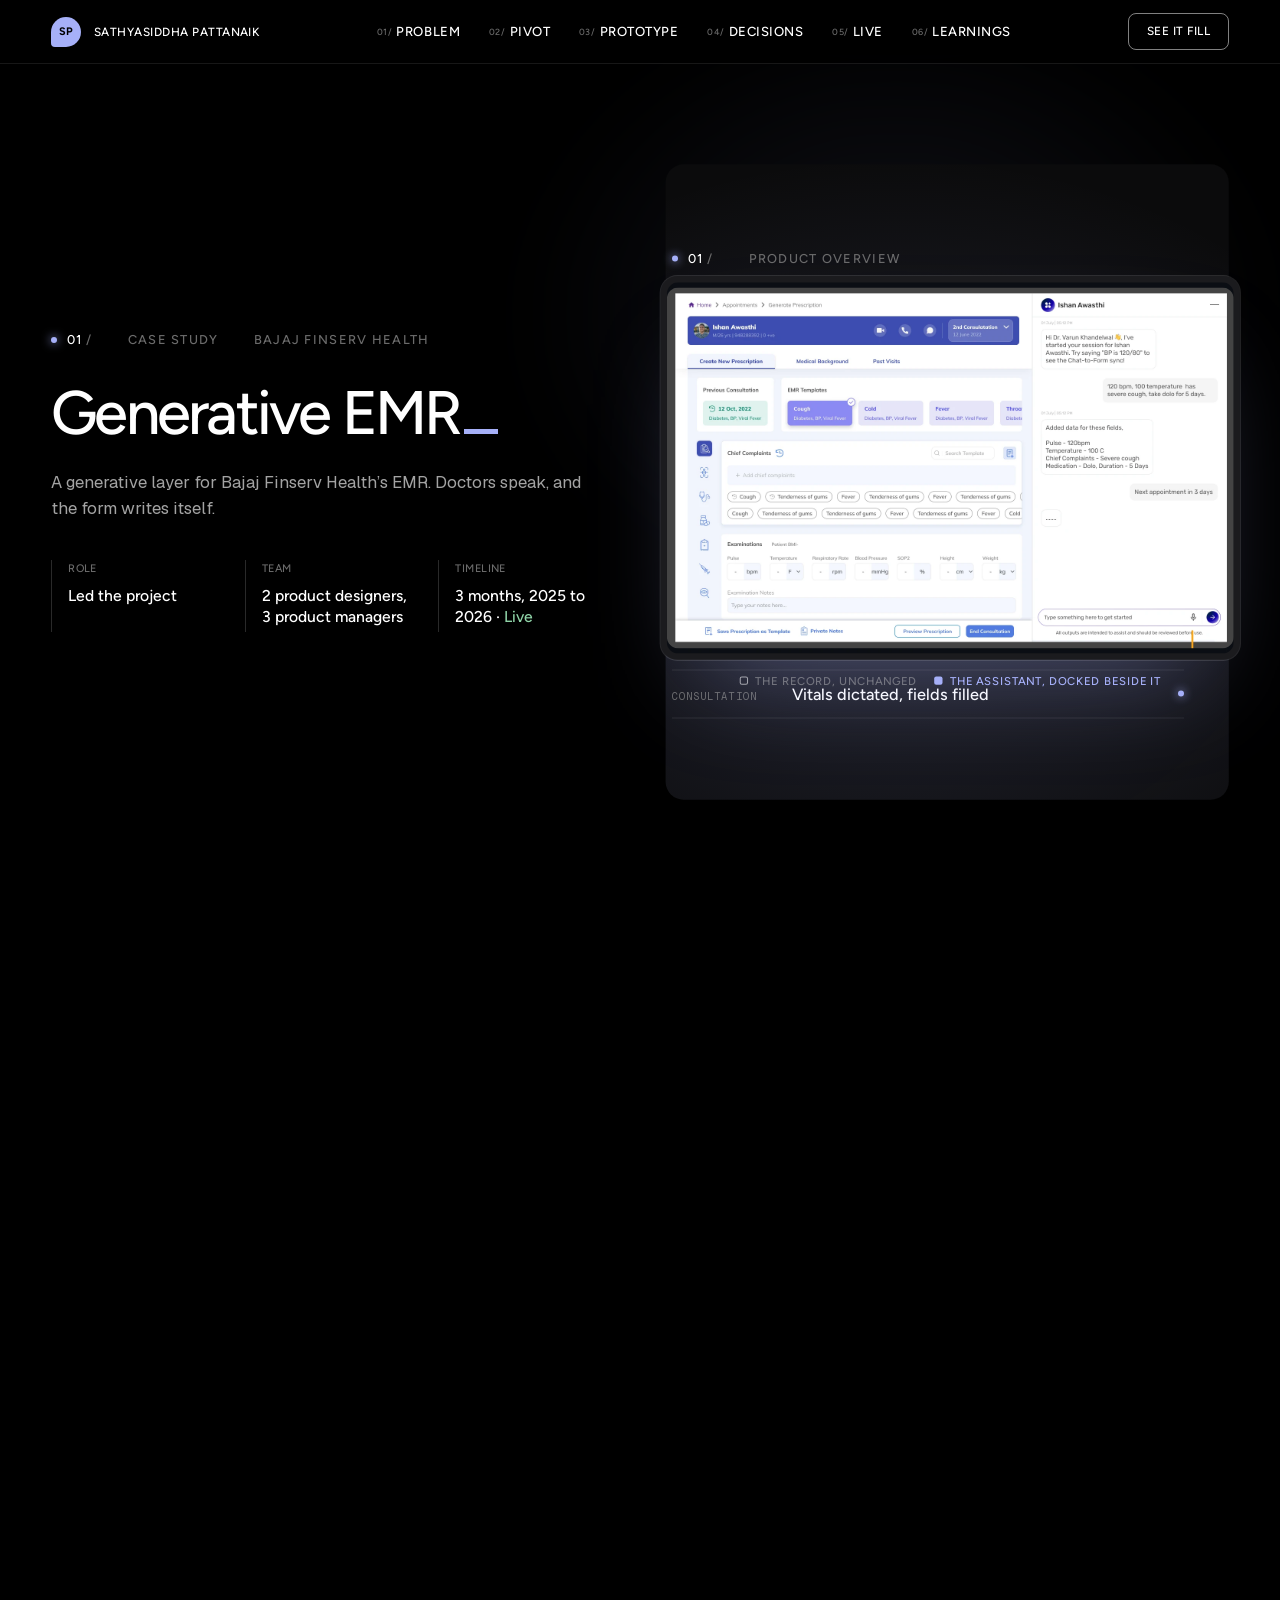
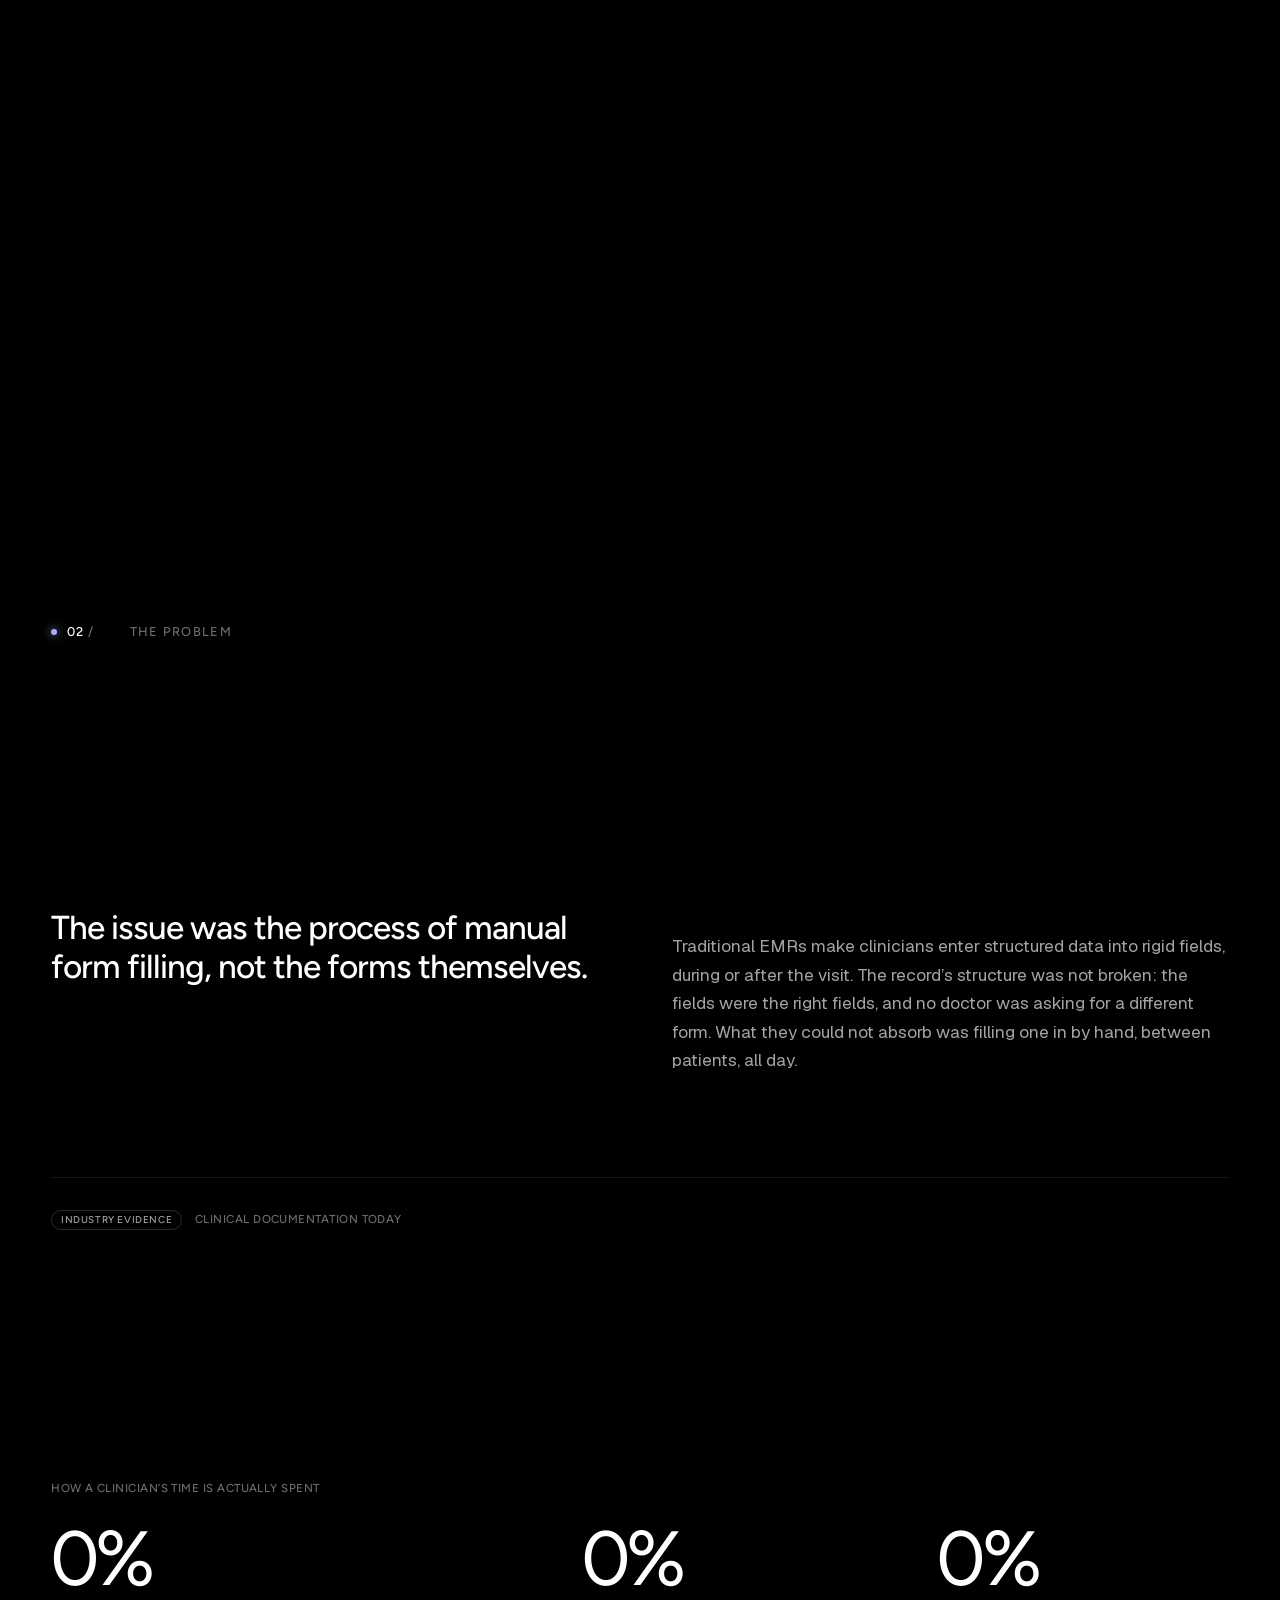
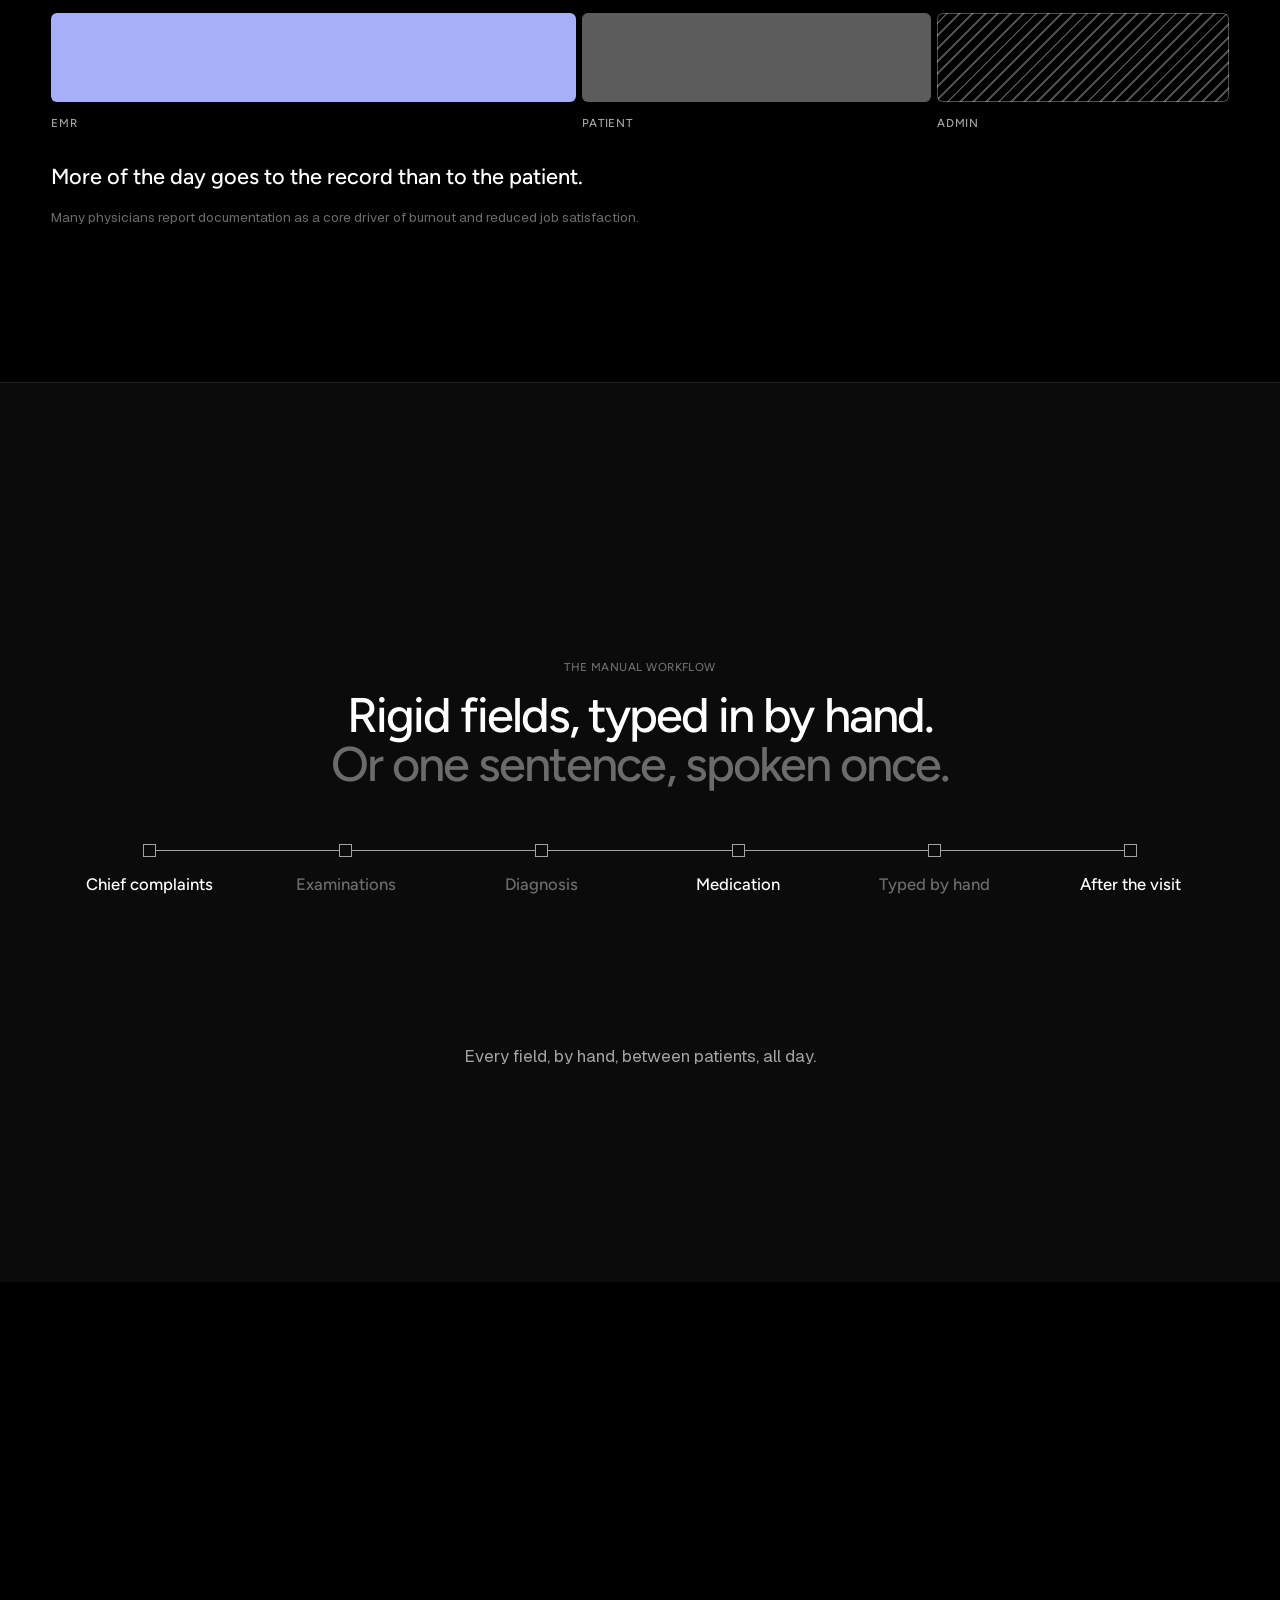
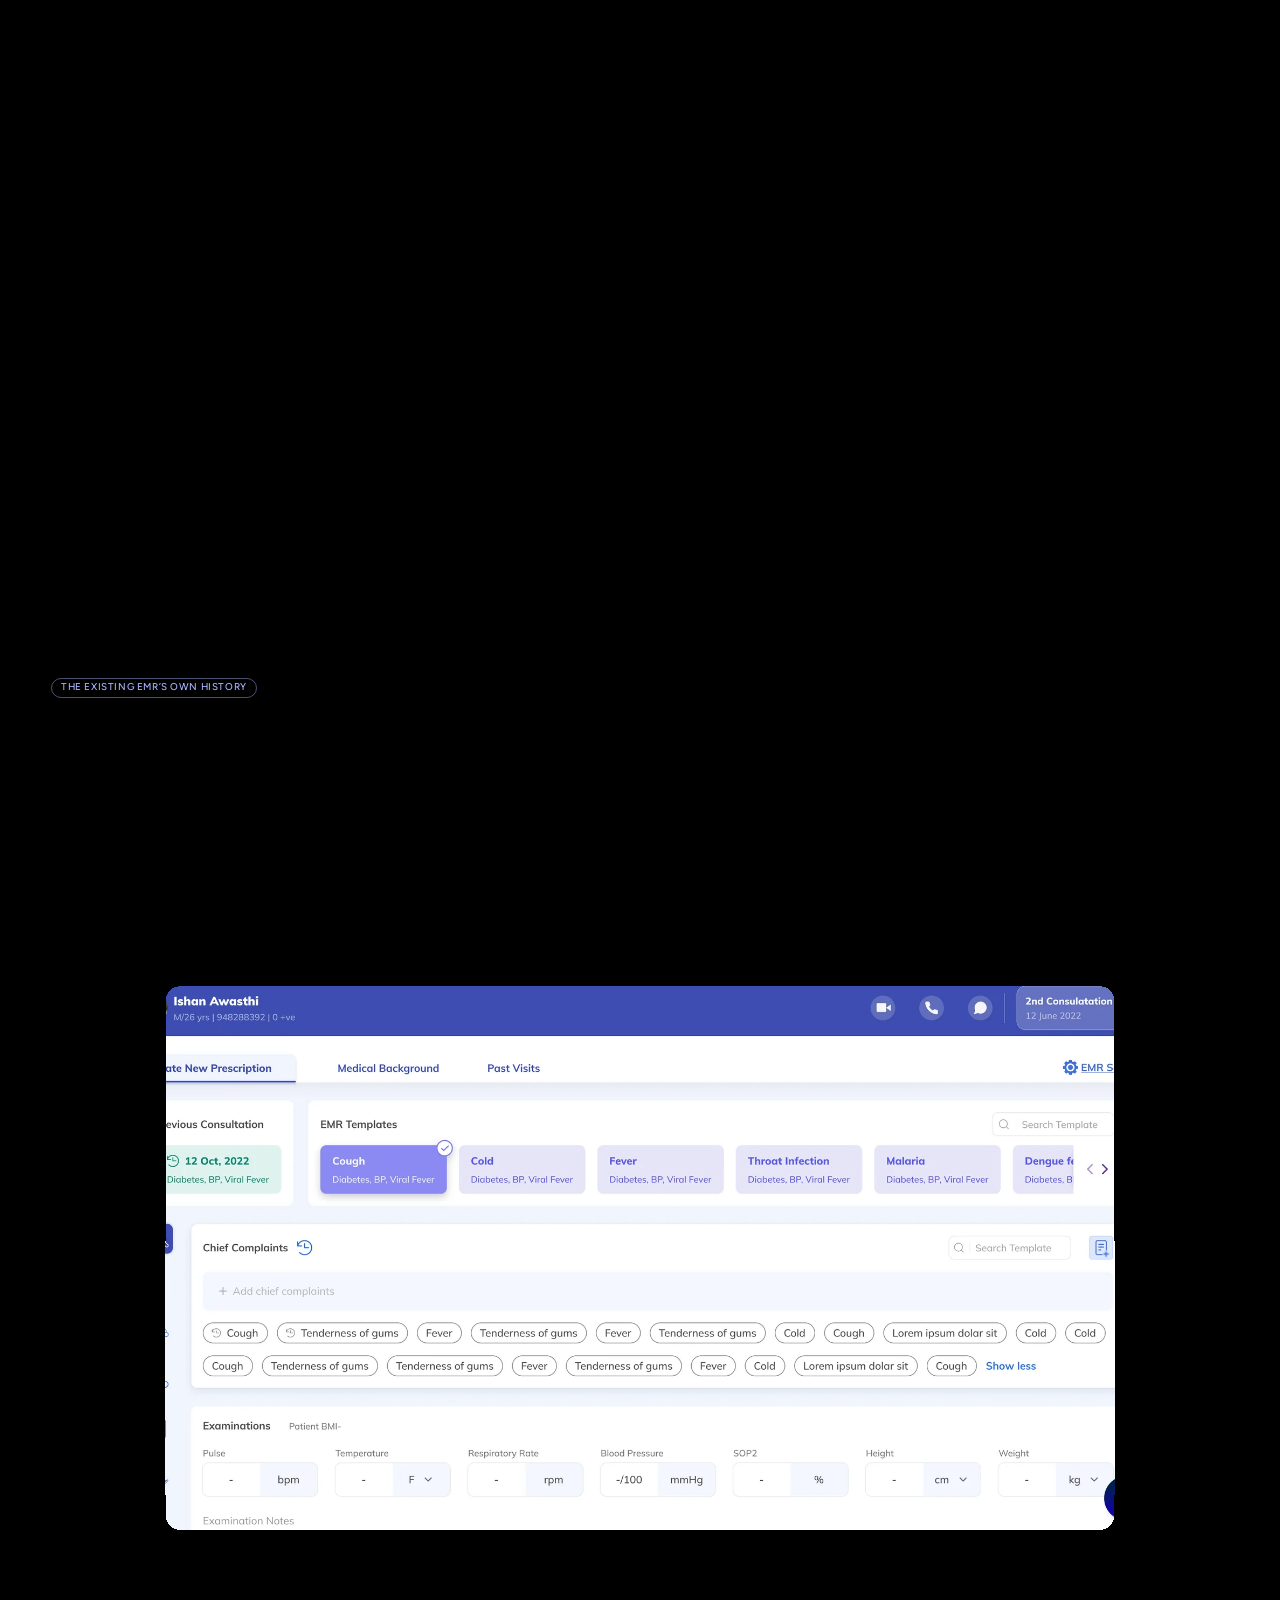
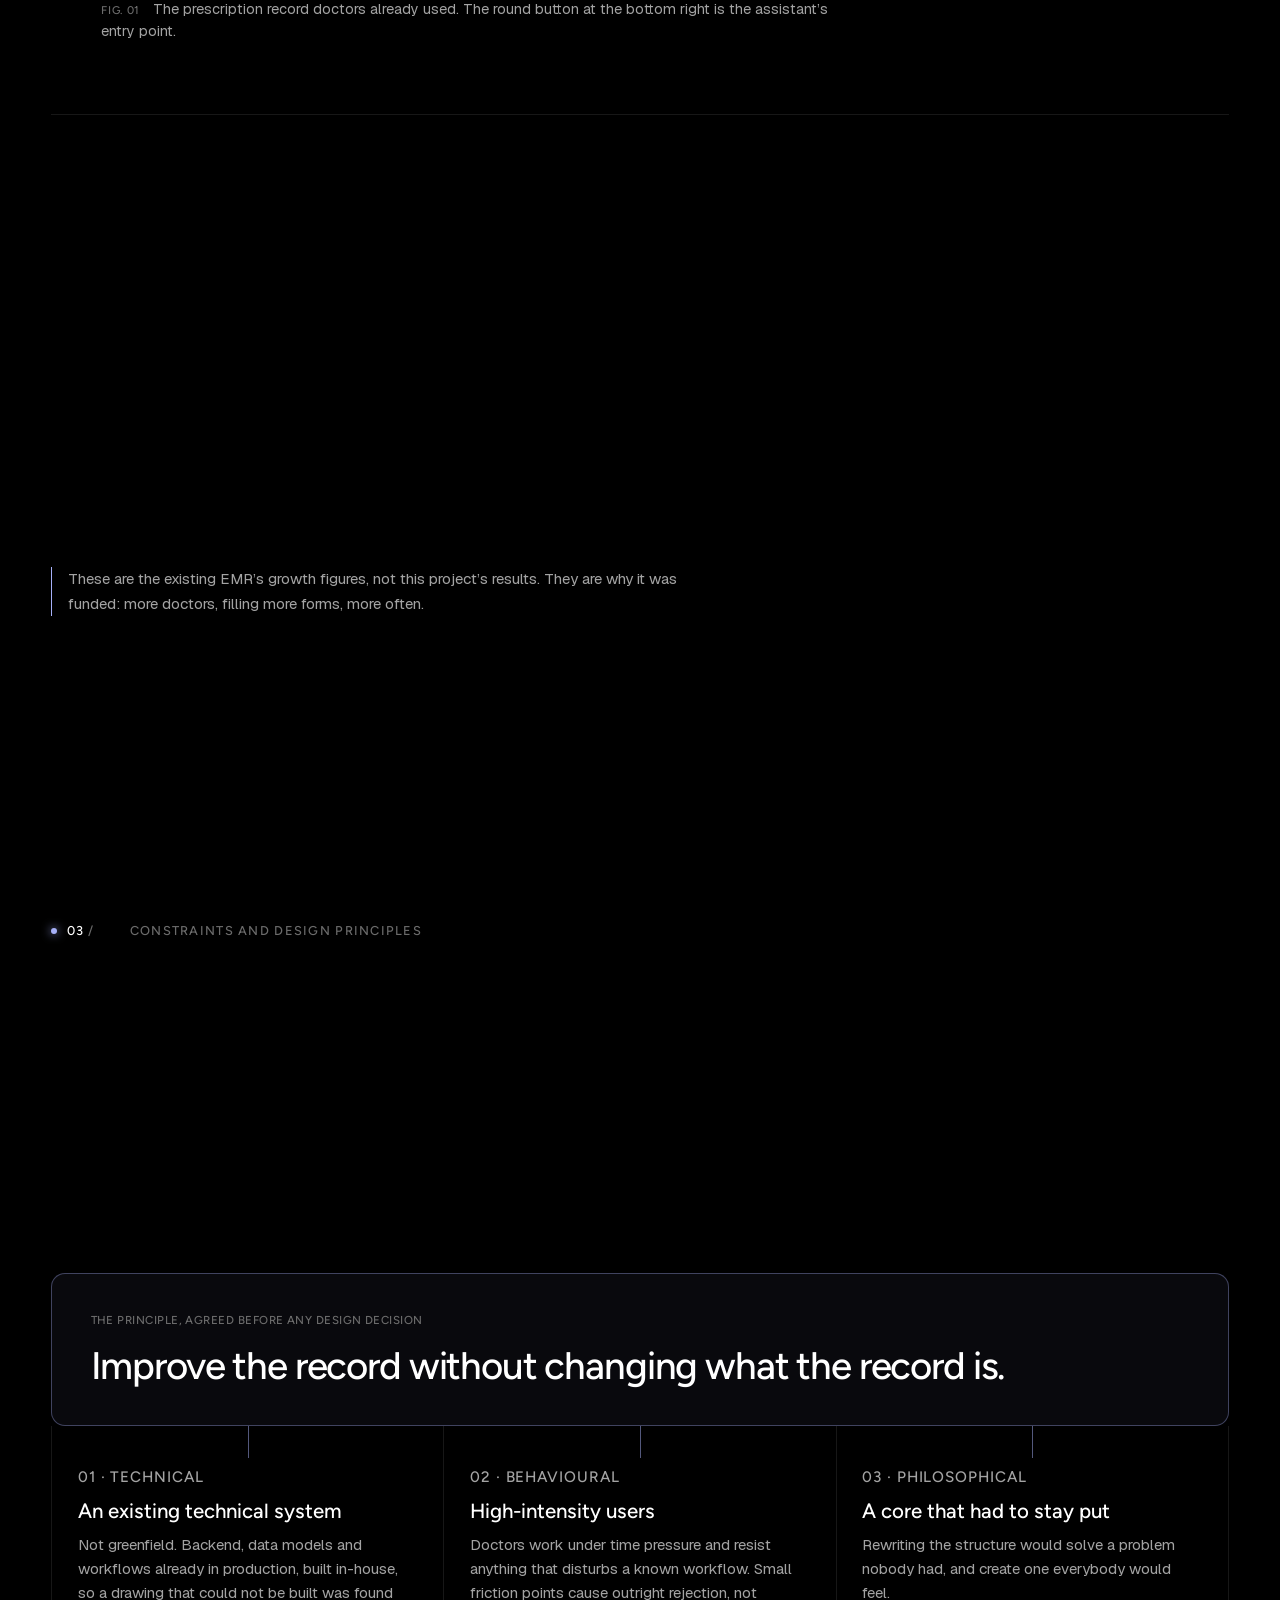
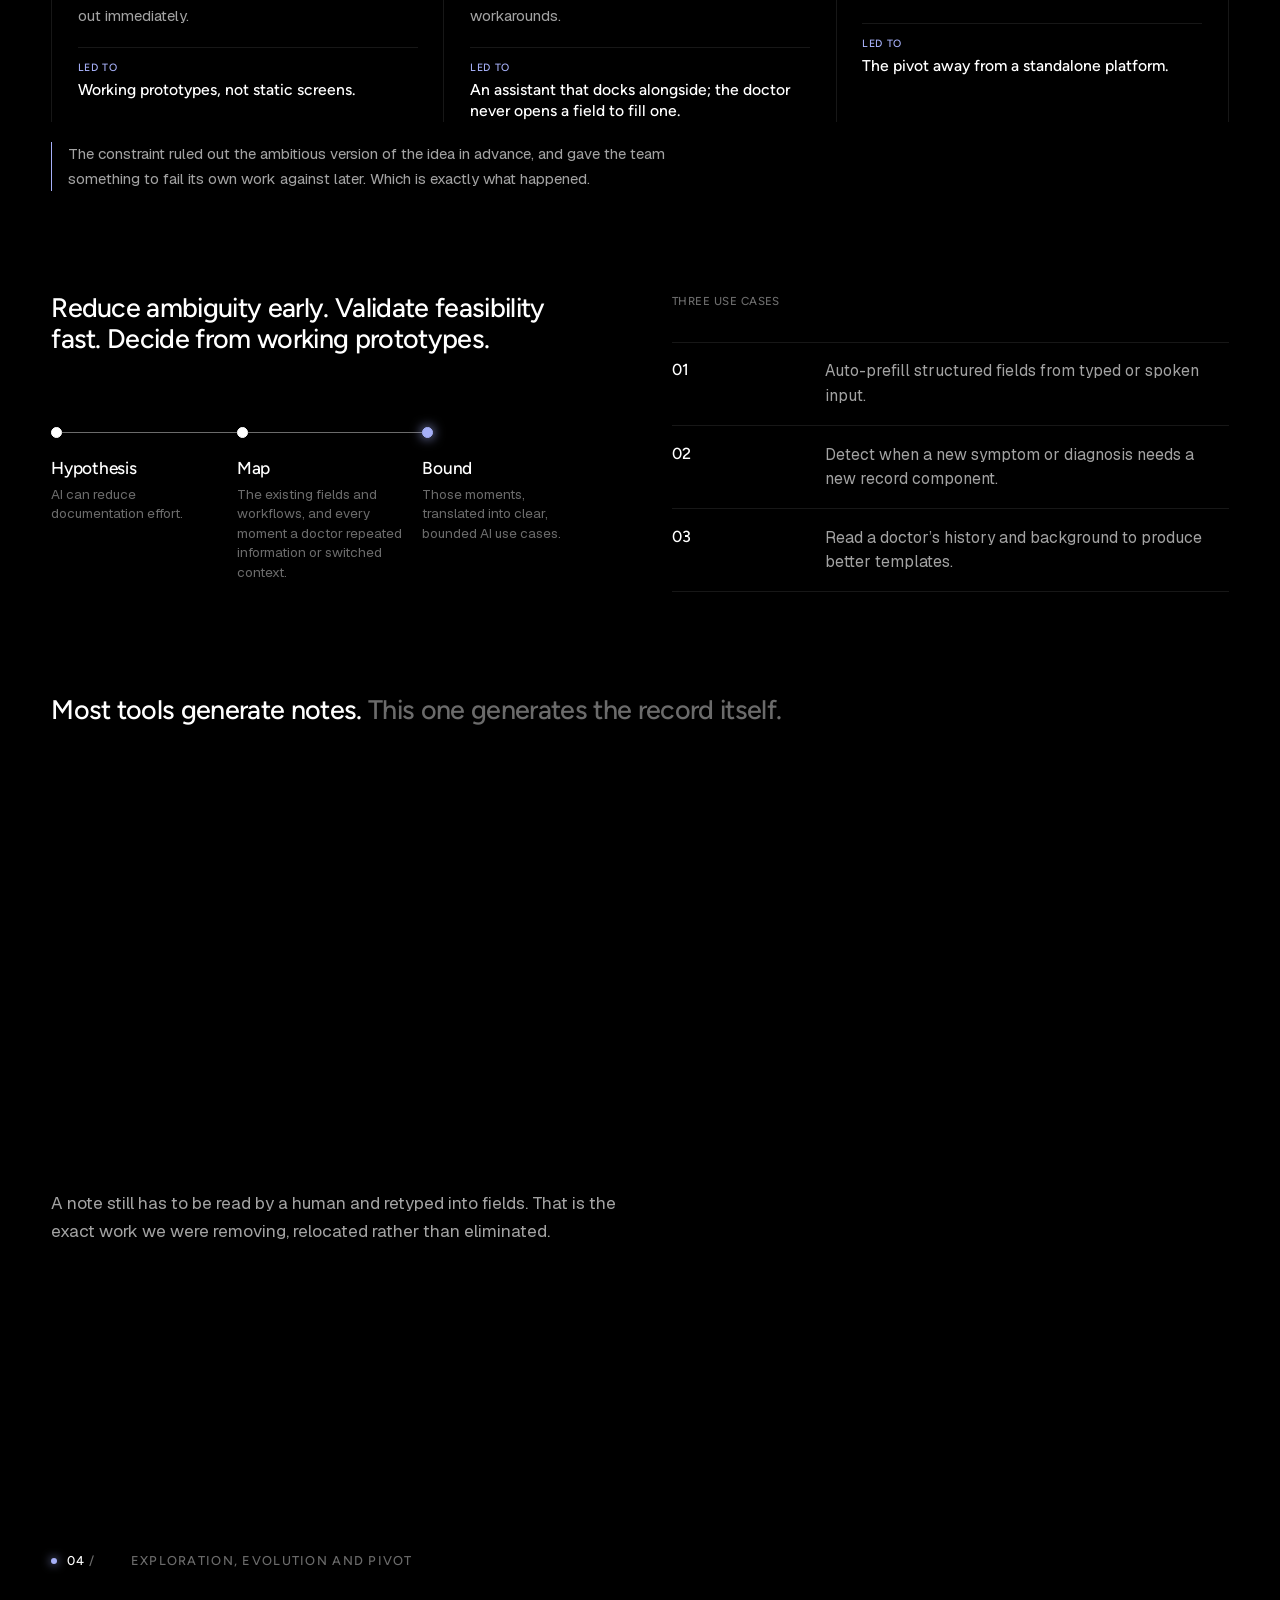
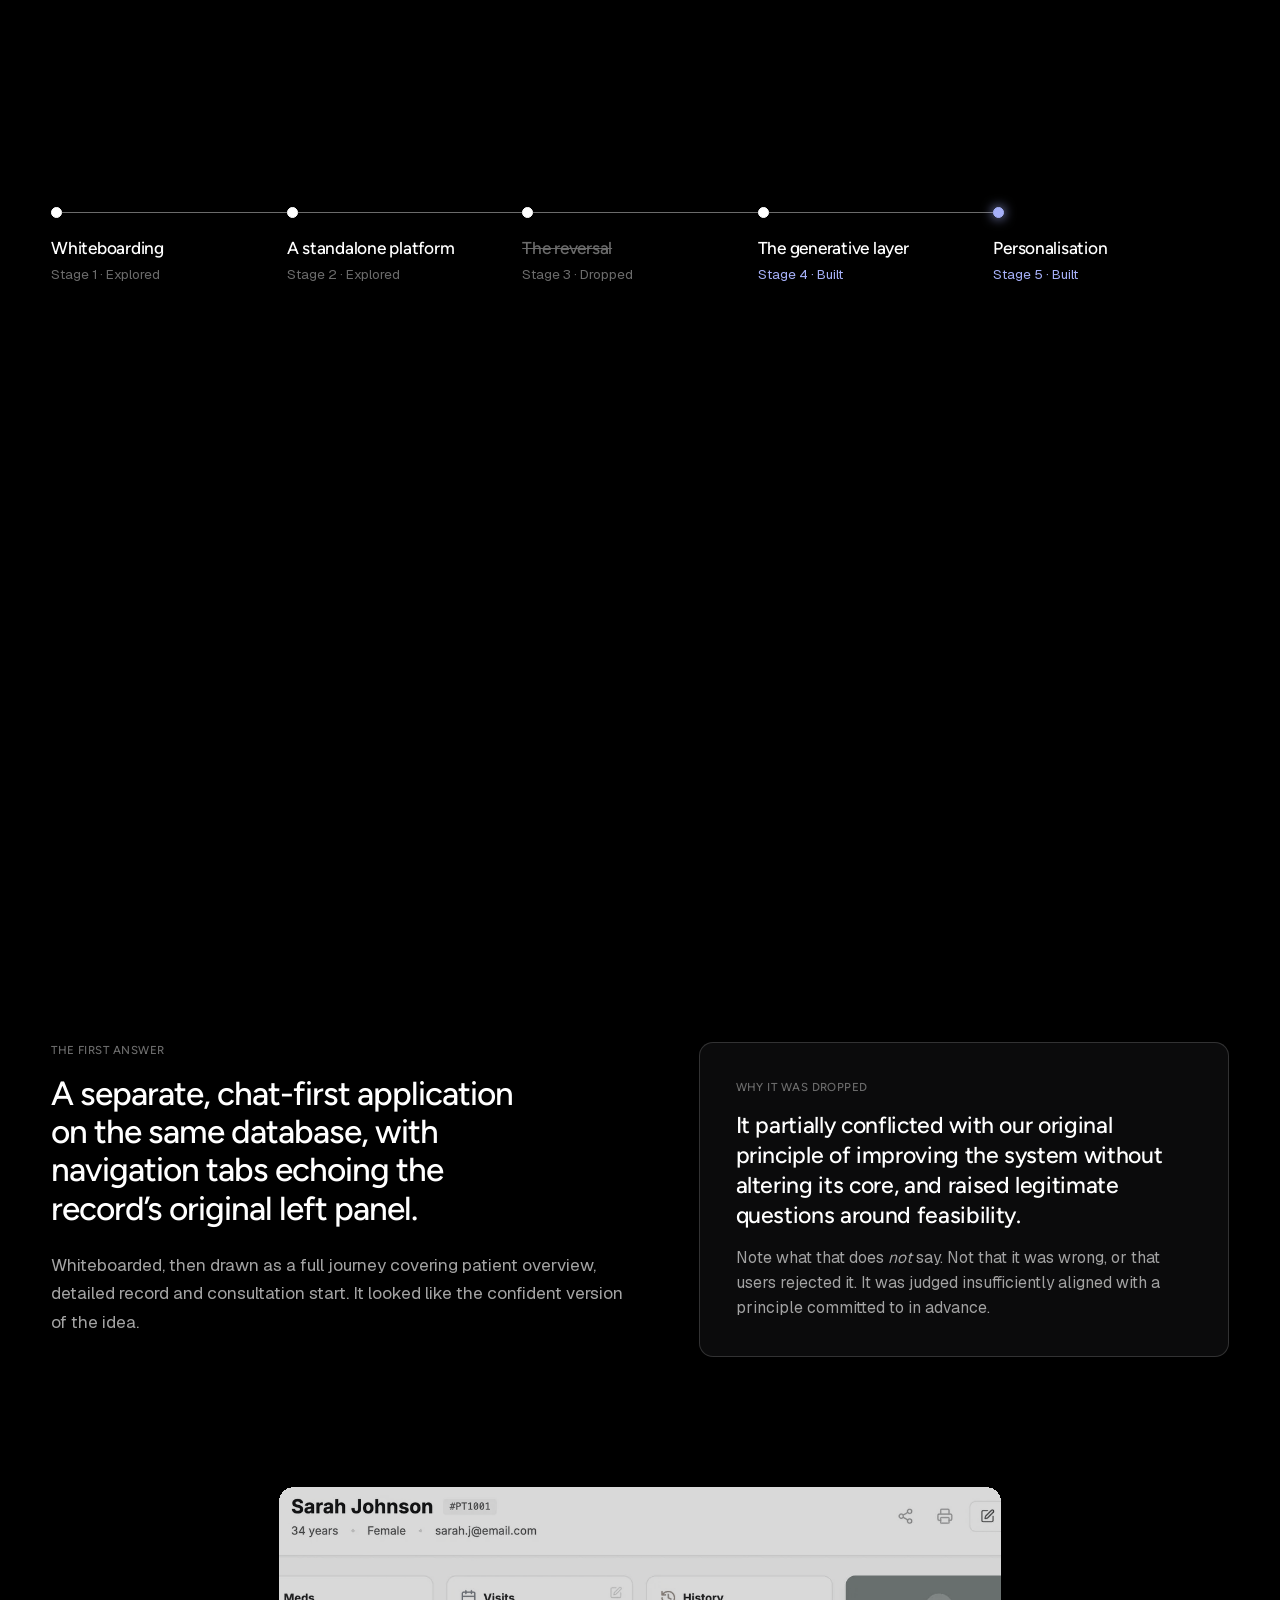
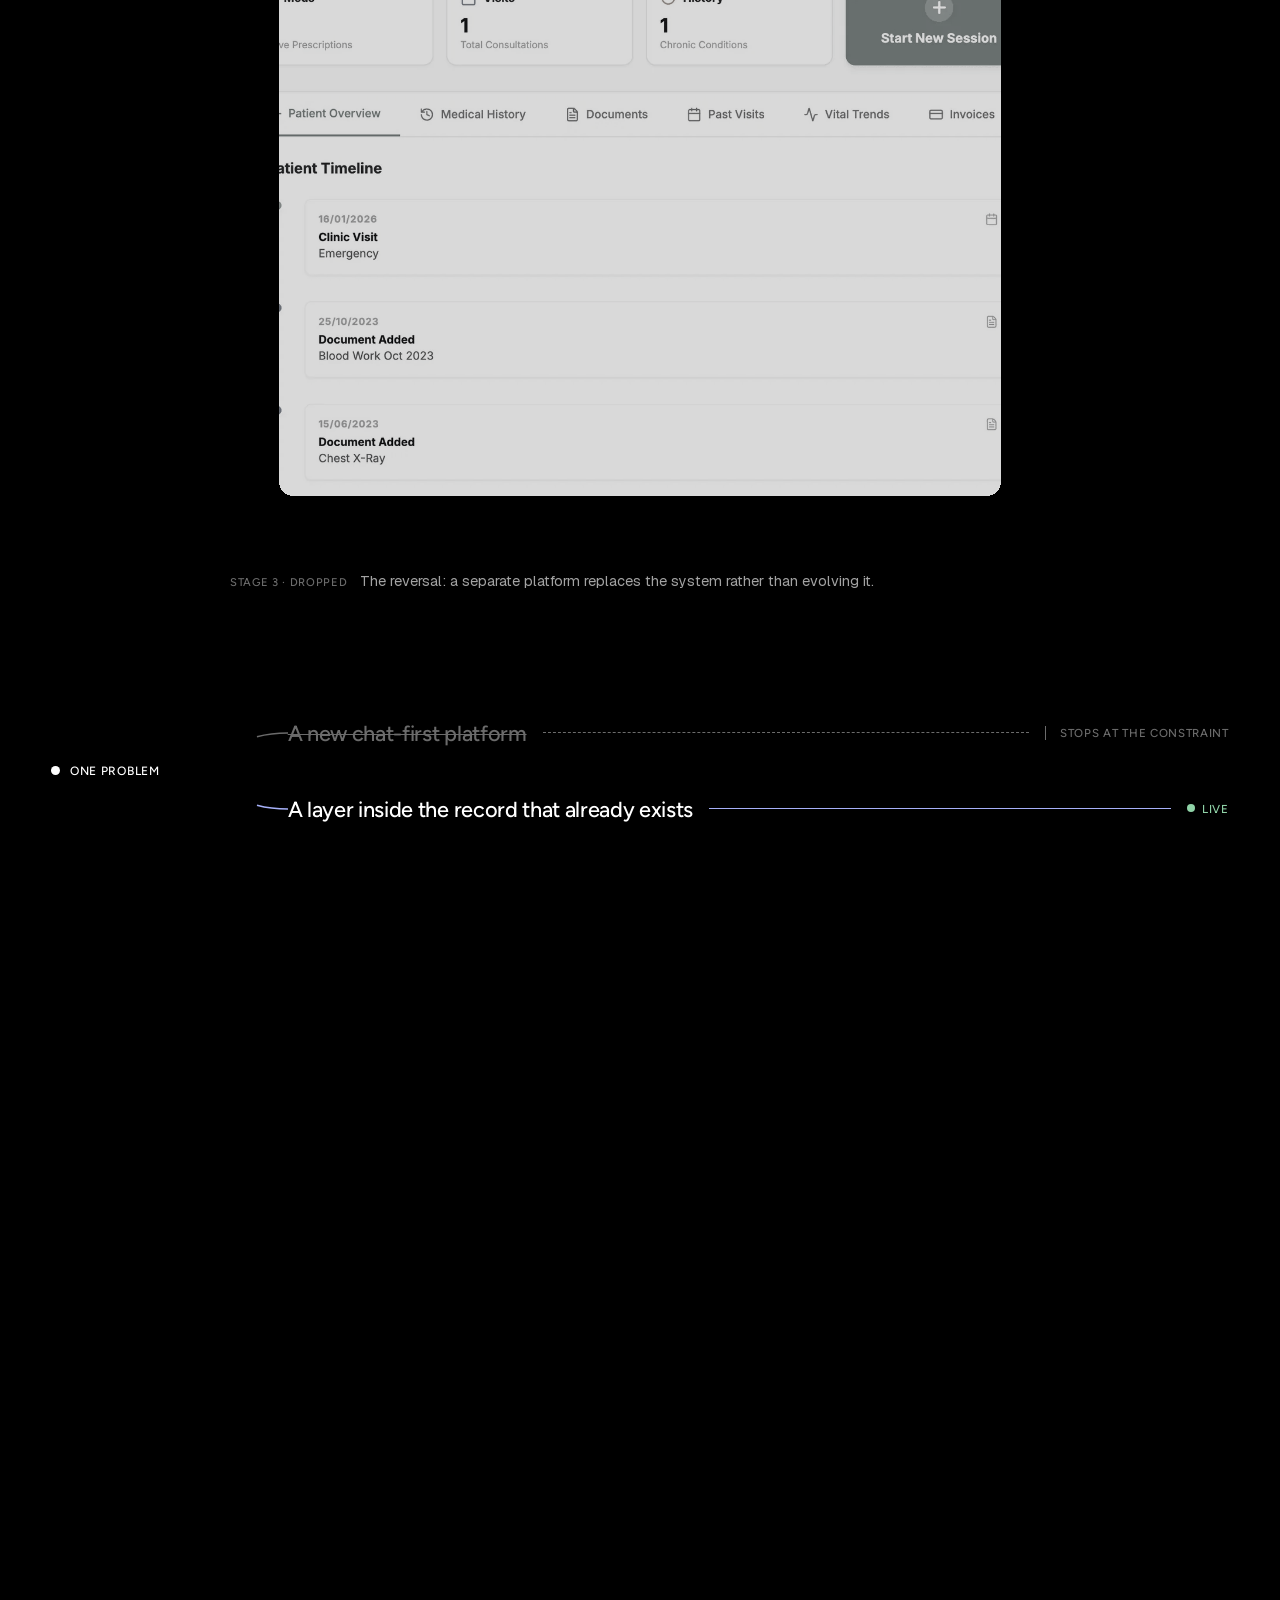
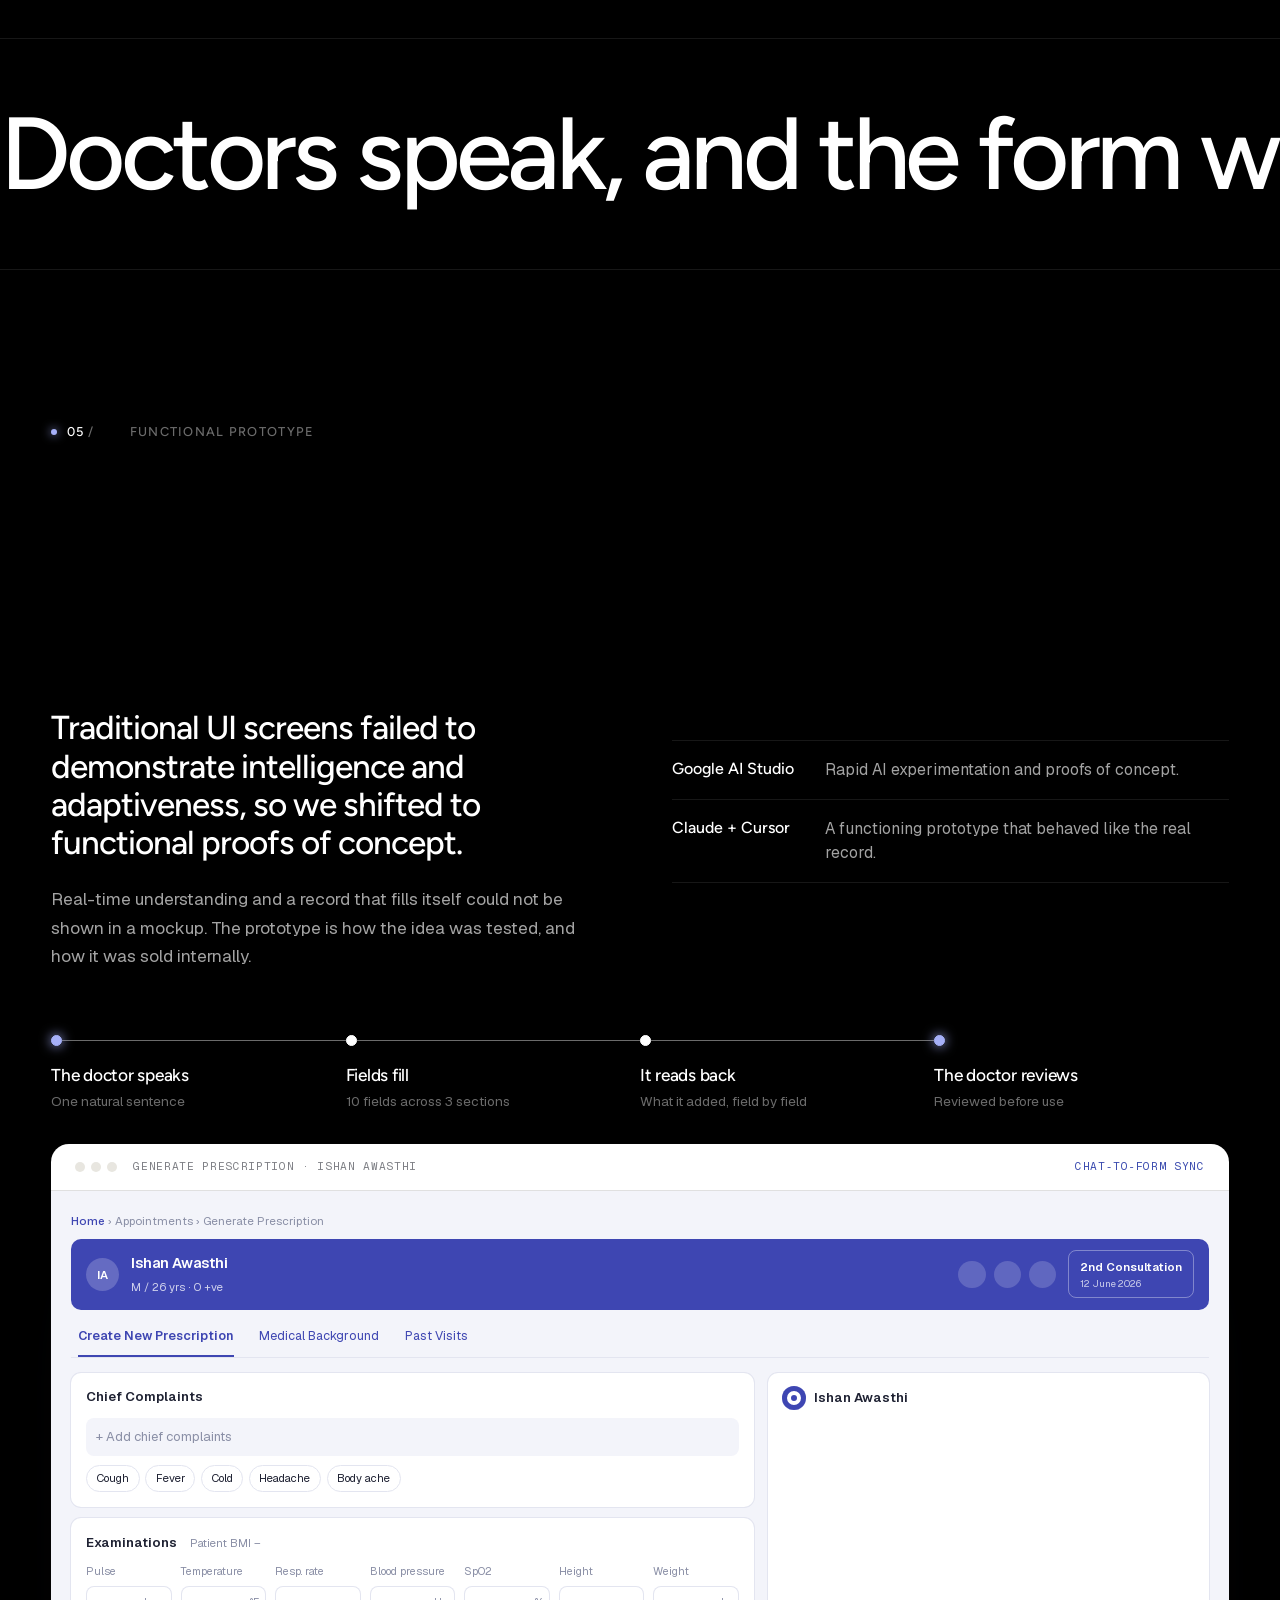
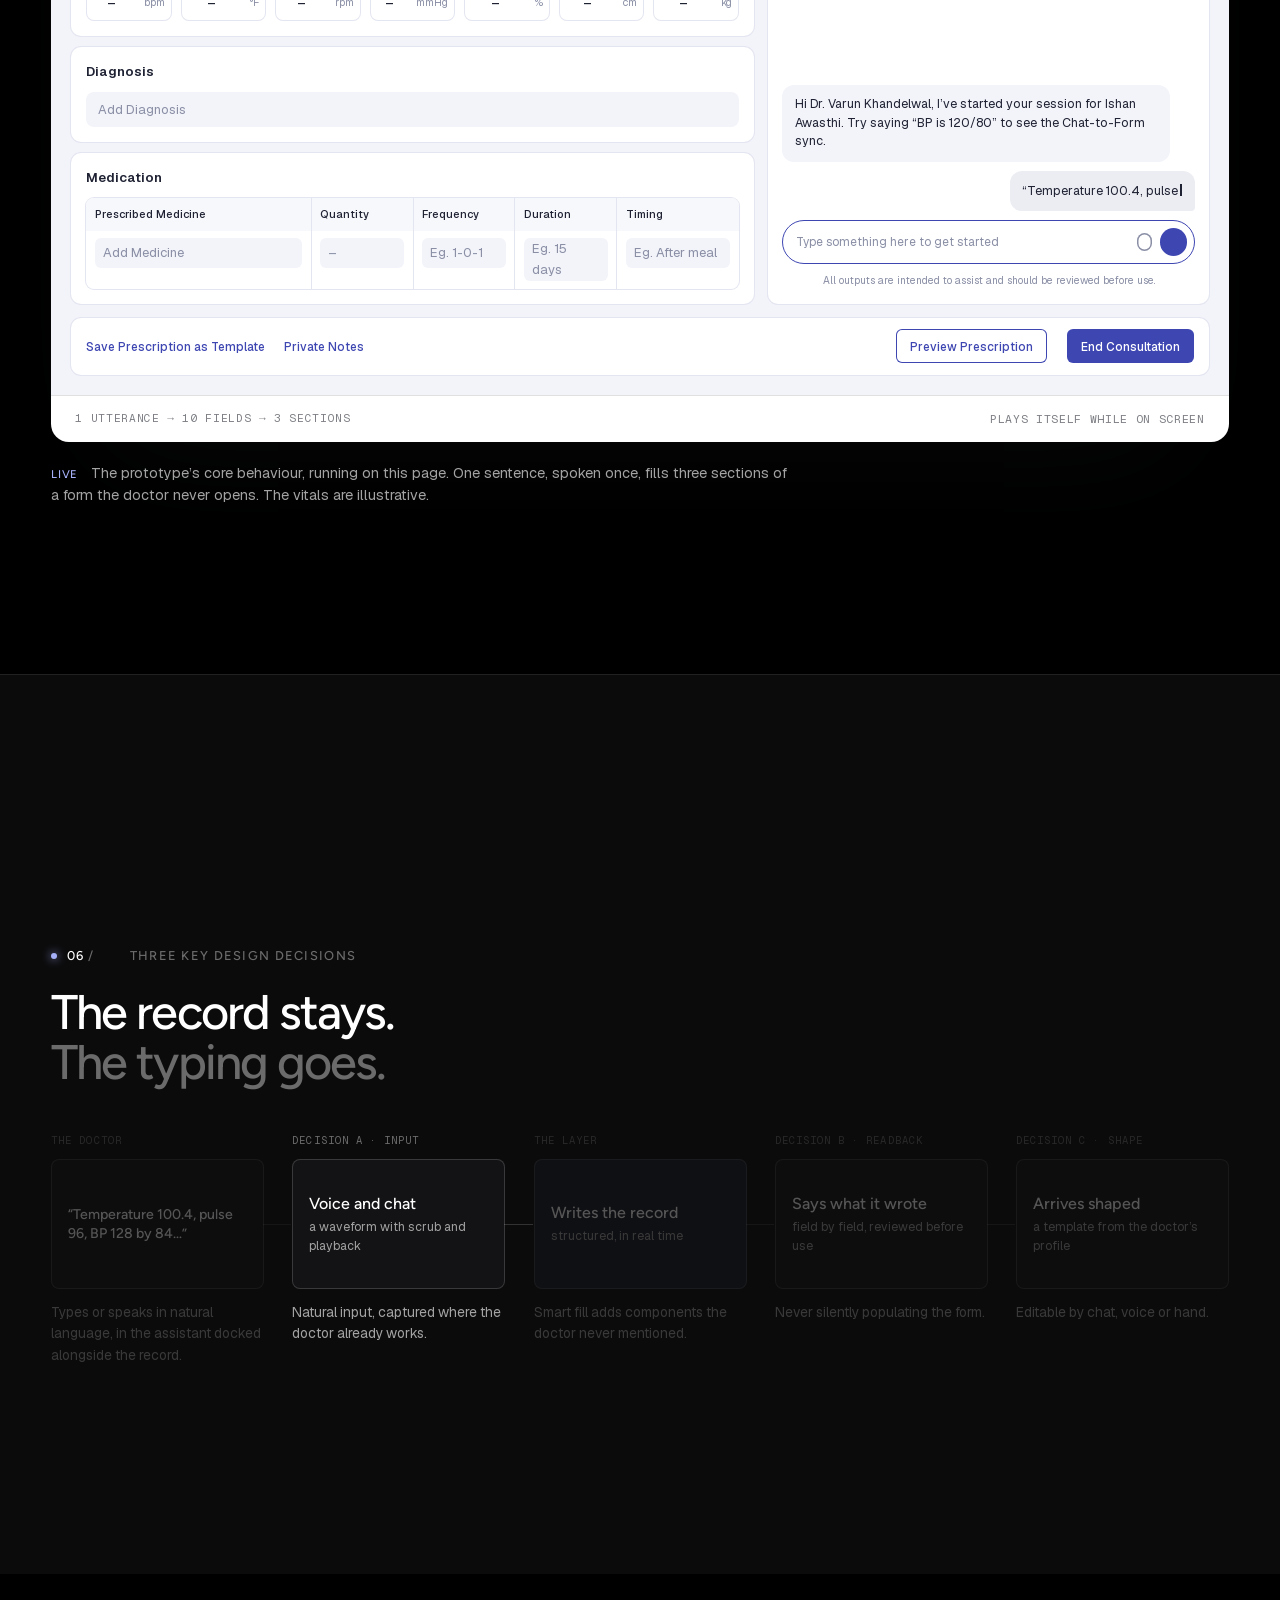
==== commit 0fcae630: "Preview: EMR story restructured into ten chapters Problem with evidence labelled by source, constrai" ====
--- a/preview/index.html
+++ b/preview/index.html
@@ -22,17 +22,17 @@
 <header class="bar" aria-label="Case study">
   <a class="bar-id" href="https://uxsiddha.github.io/home"><b>SP</b><span>Sathyasiddha Pattanaik</span></a>
   <nav class="bar-nav" aria-label="Chapters">
-    <a class="slink" href="#problem"><sup>01/</sup>Problem</a><a class="slink" href="#prototyping"><sup>02/</sup>Prototype</a><a class="slink" href="#pivot"><sup>03/</sup>Pivot</a><a class="slink" href="#generative"><sup>04/</sup>The layer</a><a class="slink" href="#product"><sup>05/</sup>Product</a><a class="slink" href="#learnings"><sup>06/</sup>Learnings</a>
+    <a class="slink" href="#problem"><sup>01/</sup>Problem</a><a class="slink" href="#evolution"><sup>02/</sup>Pivot</a><a class="slink" href="#prototype"><sup>03/</sup>Prototype</a><a class="slink" href="#decisions"><sup>04/</sup>Decisions</a><a class="slink" href="#live"><sup>05/</sup>Live</a><a class="slink" href="#learnings"><sup>06/</sup>Learnings</a>
   </nav>
-  <a class="btn btn-solid" href="#demo-stage">See it fill</a>
+  <a class="btn btn-solid" href="#prototype">See it fill</a>
   <span class="bar-progress" aria-hidden="true"><i></i></span>
 </header>
 
 <main id="main">
 
-<!-- ================================================= 01 HERO -> 02 WHAT I BUILT
-     One pinned stage, one screen. The headline gives way to the product as
-     the record crosses the stage; the screen steps through a consultation. -->
+<!-- ================================================= 01 HERO AND PRODUCT OVERVIEW
+     One pinned stage. The record with the assistant docked beside it is the
+     hero; as it crosses the stage, the overview takes over. -->
 <section class="act-a pin" id="top" data-pin data-span="0.7" aria-labelledby="hero-h">
   <div class="pin-stage">
     <div class="a-surface" aria-hidden="true"></div>
@@ -44,7 +44,7 @@
         <dl class="cols">
           <div><dt>Role</dt><dd>Led the project</dd></div>
           <div><dt>Team</dt><dd>2 product designers, 3 product managers</dd></div>
-          <div><dt>Status</dt><dd>Live</dd></div>
+          <div><dt>Timeline</dt><dd>3 months, 2025 to 2026 &middot; <span class="live-tag">Live</span></dd></div>
         </dl>
       </div>
       <div class="a-phone">
@@ -52,58 +52,59 @@
           <div class="swap">
             <img class="is-on" src="public/cover/generative-emr-hero.webp" width="1716" height="1124" alt="The prescription record for patient Ishan Awasthi, with the assistant docked at the right, welcoming the doctor and listing what it can do." fetchpriority="high" decoding="async">
             <img src="public/screens/web/04-ongoing-conversation.webp" width="1480" height="944" alt="An ongoing consultation: the prescription record on the left, and on the right the assistant thread where the doctor dictated vitals and the assistant listed the fields it filled." loading="lazy" decoding="async">
-            <img src="public/screens/web/profile-with-assistant.webp" width="1600" height="1397" alt="The patient profile for Ishaan Awasthi, with medical background, vitals and payment, and the assistant open at the right." loading="lazy" decoding="async">
           </div>
         </figure>
+        <p class="frame-key" aria-hidden="true"><span class="k-rec">The record, unchanged</span><span class="k-ai">The assistant, docked beside it</span></p>
       </div>
       <div class="a-built" id="built">
-        <div class="mark"><span>02</span><span>What I built</span><span>3 months, 2025 to 2026</span></div>
+        <div class="mark"><span>01</span><span>Product overview</span></div>
         <h2 class="h-sec" id="built-h" tabindex="-1">What if the EMR could listen to the doctor, and fill itself in?</h2>
         <p class="body">A layer inside Bajaj Finserv Health&rsquo;s existing record. Doctors type or speak in natural language, and the system writes the structured record in real time. It changes nothing about the record, and everything about filling it in.</p>
         <ol class="asks is-auto" id="built-asks" aria-label="The screens the record is showing">
           <li><span>Session</span>The assistant docked beside the record</li>
           <li><span>Consultation</span>Vitals dictated, fields filled</li>
-          <li><span>Profile</span>The patient profile, assistant open</li>
         </ol>
       </div>
     </div>
   </div>
 </section>
 
-<!-- ================================================= 03 THE PROBLEM -->
+<!-- ================================================= 02 THE PROBLEM -->
 <section class="sec problem" id="problem" aria-labelledby="problem-h">
   <div class="wrap">
-    <div class="mark"><span>03</span><span>The problem</span></div>
+    <div class="mark"><span>02</span><span>The problem</span></div>
     <h2 id="problem-h" class="h-statement rv">The form was never the problem. <em>The typing was.</em></h2>
-    <p class="kicker sec-gap">Clinical documentation today</p>
-    <dl class="figs figs-cap">
-      <div><dt>Per patient</dt><dd><small class="pre">~</small><span data-count="36">36</span><small>min</small></dd><p>on EHR tasks, often after hours.</p></div>
-      <div><dt>For every hour of care</dt><dd><span data-count="2">2</span><small>hrs</small></dd><p>of clerical work for every hour of direct patient care.</p></div>
-      <div><dt>Of the workday</dt><dd><small class="pre">up to</small>&frac12;</dd><p>Up to half of a clinician&rsquo;s workday goes to EHRs and desk work.</p></div>
-    </dl>
-    <p class="fine">Many physicians report documentation as a core driver of burnout and reduced job satisfaction.</p>
-    <div class="timeuse-block sec-gap">
-      <p class="kicker">How a clinician&rsquo;s time is actually spent</p>
-      <div class="timeuse" role="img" aria-label="45% EMR, 30% patient, 25% admin.">
-        <div class="tu-seg" style="--p:45"><p class="tu-num"><span data-count="45">45</span>%</p><div class="tu-track"><span class="tu-bar"></span></div><p class="tu-label">EMR</p></div>
-        <div class="tu-seg" style="--p:30"><p class="tu-num"><span data-count="30">30</span>%</p><div class="tu-track"><span class="tu-bar"></span></div><p class="tu-label">Patient</p></div>
-        <div class="tu-seg" style="--p:25"><p class="tu-num"><span data-count="25">25</span>%</p><div class="tu-track"><span class="tu-bar"></span></div><p class="tu-label">Admin</p></div>
-      </div>
-      <p class="tu-read">More of the day goes to the record than to the patient.</p>
-    </div>
     <div class="split2 sec-gap">
       <p class="pull">The issue was the process of manual form filling, not the forms themselves.</p>
-      <p class="body">The record&rsquo;s structure was not broken. The fields were the right fields, and no doctor was asking for a different form. What they could not absorb was filling one in by hand, between patients, all day.</p>
-    </div>
-  </div>
-</section>
-
-<!-- filling by hand collapses into one spoken sentence -->
+      <p class="body">Traditional EMRs make clinicians enter structured data into rigid fields, during or after the visit. The record&rsquo;s structure was not broken: the fields were the right fields, and no doctor was asking for a different form. What they could not absorb was filling one in by hand, between patients, all day.</p>
+    </div>
+    <div class="evidence sec-gap">
+      <p class="kicker"><span class="tag-src">Industry evidence</span> Clinical documentation today</p>
+      <dl class="figs figs-cap">
+        <div><dt>Per patient</dt><dd><small class="pre">~</small><span data-count="36">36</span><small>min</small></dd><p>on EHR tasks, often after hours.</p></div>
+        <div><dt>For every hour of care</dt><dd><span data-count="2">2</span><small>hrs</small></dd><p>of clerical work for every hour of direct patient care.</p></div>
+        <div><dt>Of the workday</dt><dd><small class="pre">up to</small>&frac12;</dd><p>Up to half of a clinician&rsquo;s workday goes to EHRs and desk work.</p></div>
+      </dl>
+      <div class="timeuse-block sec-gap">
+        <p class="kicker">How a clinician&rsquo;s time is actually spent</p>
+        <div class="timeuse" role="img" aria-label="45% EMR, 30% patient, 25% admin.">
+          <div class="tu-seg" style="--p:45"><p class="tu-num"><span data-count="45">45</span>%</p><div class="tu-track"><span class="tu-bar"></span></div><p class="tu-label">EMR</p></div>
+          <div class="tu-seg" style="--p:30"><p class="tu-num"><span data-count="30">30</span>%</p><div class="tu-track"><span class="tu-bar"></span></div><p class="tu-label">Patient</p></div>
+          <div class="tu-seg" style="--p:25"><p class="tu-num"><span data-count="25">25</span>%</p><div class="tu-track"><span class="tu-bar"></span></div><p class="tu-label">Admin</p></div>
+        </div>
+        <p class="tu-read">More of the day goes to the record than to the patient.</p>
+      </div>
+      <p class="fine">Many physicians report documentation as a core driver of burnout and reduced job satisfaction.</p>
+    </div>
+  </div>
+</section>
+
+<!-- the comparison: filling by hand collapses into one spoken sentence -->
 <section class="act-c pin" id="collapse" data-pin data-span="0.75" aria-labelledby="collapse-h">
   <div class="pin-stage">
     <div class="wrap c-wrap">
       <div class="c-head">
-        <p class="kicker"><span class="c-l0">Filling the record by hand</span><span class="c-l1">With the generative layer</span></p>
+        <p class="kicker"><span class="c-l0">The manual workflow</span><span class="c-l1">The generative workflow</span></p>
         <h2 id="collapse-h" class="h-sec">Rigid fields, typed in by hand. <em>Or one sentence, spoken once.</em></h2>
       </div>
       <div class="c-flow">
@@ -123,11 +124,10 @@
   </div>
 </section>
 
-<!-- ================================================= 04 THE EXISTING EMR -->
-<section class="sec" id="existing" aria-labelledby="existing-h">
-  <div class="wrap">
-    <div class="mark"><span>04</span><span>The existing EMR</span></div>
-    <h2 id="existing-h" class="h-statement rv">The EMR was not failing. <em>It was succeeding hard enough to make its friction expensive.</em></h2>
+<section class="sec existing" id="existing" aria-labelledby="existing-h">
+  <div class="wrap">
+    <p class="kicker"><span class="tag-own">The existing EMR&rsquo;s own history</span></p>
+    <h2 id="existing-h" class="h-sec rv">The EMR was not failing. <em>It was succeeding hard enough to make its friction expensive.</em></h2>
   </div>
   <figure class="shot open"><img src="public/screens/web/existing-record.webp" width="2000" height="1201" alt="The existing prescription record at Bajaj Finserv Health: patient header, EMR templates, chief complaints, examinations and the footer actions." loading="lazy" decoding="async"><figcaption><span>Fig. 01</span>The prescription record doctors already used. The round button at the bottom right is the assistant&rsquo;s entry point.</figcaption></figure>
   <div class="wrap">
@@ -139,56 +139,125 @@
   </div>
 </section>
 
-<!-- ================================================= 05 CONSTRAINTS AND APPROACH -->
-<section class="sec" id="challenges" aria-labelledby="ch-h">
-  <div class="wrap">
-    <div class="mark"><span>05</span><span>Constraints and approach</span></div>
+<!-- ================================================= 03 CONSTRAINTS AND PRINCIPLES -->
+<section class="sec" id="constraints" aria-labelledby="ch-h">
+  <div class="wrap">
+    <div class="mark"><span>03</span><span>Constraints and design principles</span></div>
     <h2 id="ch-h" class="h-statement rv">The goal was not to redesign the system, <em>but to evolve it without disruption.</em></h2>
-    <p class="body">Three constraints, held at once: technical, behavioural, philosophical.</p>
-    <dl class="cols cols-3 facts">
-      <div><dt>01 &middot; An existing technical system</dt><dd>Not greenfield. Backend, data models and workflows already in production, built in-house, so a drawing that could not be built was found out immediately.</dd></div>
-      <div><dt>02 &middot; High-intensity users</dt><dd>Doctors work under time pressure and resist anything that disturbs a known workflow. Small friction points cause outright rejection, not workarounds.</dd></div>
-      <div><dt>03 &middot; A core that had to stay put</dt><dd>Improve the record without changing what the record is. Rewriting the structure would solve a problem nobody had, and create one everybody would feel.</dd></div>
-    </dl>
-    <p class="caveat">The constraint was agreed before any design decision was made. It ruled out the ambitious version of the idea in advance, and gave the team something to fail its own work against later. Which is exactly what happened.</p>
+    <div class="principle sec-gap">
+      <p class="kicker">The principle, agreed before any design decision</p>
+      <p class="principle-t">Improve the record without changing what the record is.</p>
+    </div>
+    <ol class="cframe">
+      <li>
+        <p class="cf-n">01 &middot; Technical</p>
+        <h3>An existing technical system</h3>
+        <p>Not greenfield. Backend, data models and workflows already in production, built in-house, so a drawing that could not be built was found out immediately.</p>
+        <p class="cf-led"><span>Led to</span>Working prototypes, not static screens.</p>
+      </li>
+      <li>
+        <p class="cf-n">02 &middot; Behavioural</p>
+        <h3>High-intensity users</h3>
+        <p>Doctors work under time pressure and resist anything that disturbs a known workflow. Small friction points cause outright rejection, not workarounds.</p>
+        <p class="cf-led"><span>Led to</span>An assistant that docks alongside; the doctor never opens a field to fill one.</p>
+      </li>
+      <li>
+        <p class="cf-n">03 &middot; Philosophical</p>
+        <h3>A core that had to stay put</h3>
+        <p>Rewriting the structure would solve a problem nobody had, and create one everybody would feel.</p>
+        <p class="cf-led"><span>Led to</span>The pivot away from a standalone platform.</p>
+      </li>
+    </ol>
+    <p class="caveat">The constraint ruled out the ambitious version of the idea in advance, and gave the team something to fail its own work against later. Which is exactly what happened.</p>
+
+    <div class="split2 sec-gap">
+      <div>
+        <h3 class="h-sub">Reduce ambiguity early. Validate feasibility fast. Decide from working prototypes.</h3>
+        <ol class="loop loop-notes" aria-label="The approach">
+          <li><b>Hypothesis</b><small>AI can reduce documentation effort.</small></li>
+          <li><b>Map</b><small>The existing fields and workflows, and every moment a doctor repeated information or switched context.</small></li>
+          <li><b>Bound</b><small>Those moments, translated into clear, bounded AI use cases.</small></li>
+        </ol>
+      </div>
+      <div>
+        <p class="kicker">Three use cases</p>
+        <ol class="rows">
+          <li><span class="k">01</span><span class="v">Auto-prefill structured fields from typed or spoken input.</span></li>
+          <li><span class="k">02</span><span class="v">Detect when a new symptom or diagnosis needs a new record component.</span></li>
+          <li><span class="k">03</span><span class="v">Read a doctor&rsquo;s history and background to produce better templates.</span></li>
+        </ol>
+      </div>
+    </div>
 
     <div class="sec-gap">
-      <h3 class="h-sub">Reduce ambiguity early. Validate feasibility fast. Decide from working prototypes.</h3>
-      <ol class="loop loop-notes" aria-label="The approach">
-        <li><b>Hypothesis</b><small>AI can reduce documentation effort.</small></li>
-        <li><b>Map</b><small>The existing fields and workflows, and every moment a doctor repeated information or switched context.</small></li>
-        <li><b>Bound</b><small>Those moments, translated into clear, bounded AI use cases.</small></li>
+      <h3 class="h-sub">Most tools generate notes. <em class="dim">This one generates the record itself.</em></h3>
+      <ol class="disc land">
+        <li class="disc-h" aria-hidden="true"><span>Category &middot; examples</span><span>Strength</span><span>Gap</span></li>
+        <li><span><b>Traditional EMRs</b> Epic, Cerner</span><span>Trusted, compliant</span><span>Manual, rigid, time-heavy</span></li>
+        <li><span><b>Enterprise AI scribes</b> Nuance DAX</span><span>Deep integration, scale</span><span>Static output, limited adaptability</span></li>
+        <li><span><b>AI scribe startups</b> Abridge, Suki, Augmedix</span><span>Fast, ambient capture</span><span>Note-focused, not record-native</span></li>
+        <li><span><b>Generic AI copilots</b> LLM-based tools</span><span>Strong language models</span><span>No clinical structure</span></li>
       </ol>
-      <p class="kicker sec-gap">Three use cases</p>
-      <ol class="rows">
-        <li><span class="k">01</span><span class="v">Auto-prefill structured fields from typed or spoken input.</span></li>
-        <li><span class="k">02</span><span class="v">Detect when a new symptom or diagnosis needs a new record component.</span></li>
-        <li><span class="k">03</span><span class="v">Read a doctor&rsquo;s history and background to produce better templates.</span></li>
-      </ol>
-    </div>
-  </div>
-</section>
-
-<!-- ================================================= 06 COMPETITIVE LANDSCAPE -->
-<section class="sec" id="landscape" aria-labelledby="land-h">
-  <div class="wrap">
-    <div class="mark"><span>06</span><span>Competitive landscape</span></div>
-    <h2 id="land-h" class="h-sec rv">Most tools generate notes. <em>This one generates the record itself.</em></h2>
-    <ol class="disc land">
-      <li class="disc-h" aria-hidden="true"><span>Category &middot; examples</span><span>Strength</span><span>Gap</span></li>
-      <li><span><b>Traditional EMRs</b> Epic, Cerner</span><span>Trusted, compliant</span><span>Manual, rigid, time-heavy</span></li>
-      <li><span><b>Enterprise AI scribes</b> Nuance DAX</span><span>Deep integration, scale</span><span>Static output, limited adaptability</span></li>
-      <li><span><b>AI scribe startups</b> Abridge, Suki, Augmedix</span><span>Fast, ambient capture</span><span>Note-focused, not record-native</span></li>
-      <li><span><b>Generic AI copilots</b> LLM-based tools</span><span>Strong language models</span><span>No clinical structure</span></li>
+      <p class="body">A note still has to be read by a human and retyped into fields. That is the exact work we were removing, relocated rather than eliminated.</p>
+    </div>
+  </div>
+</section>
+
+<!-- ================================================= 04 EXPLORATION, EVOLUTION AND PIVOT -->
+<section class="sec pivot" id="evolution" aria-labelledby="evo-h">
+  <div class="wrap">
+    <div class="mark"><span>04</span><span>Exploration, evolution and pivot</span></div>
+    <h2 id="evo-h" class="h-statement rv">The version that demoed best <em>was the one we dropped.</em></h2>
+    <ol class="loop timeline" aria-label="Five stages of the design">
+      <li><b>Whiteboarding</b><small>Stage 1 &middot; Explored</small></li>
+      <li><b>A standalone platform</b><small>Stage 2 &middot; Explored</small></li>
+      <li class="t-drop"><b>The reversal</b><small>Stage 3 &middot; Dropped</small></li>
+      <li class="t-built"><b>The generative layer</b><small>Stage 4 &middot; Built</small></li>
+      <li class="t-built"><b>Personalisation</b><small>Stage 5 &middot; Built</small></li>
     </ol>
-    <p class="body">A note still has to be read by a human and retyped into fields. That is the exact work we were removing, relocated rather than eliminated.</p>
-  </div>
-</section>
-
-<!-- ================================================= 07 PROTOTYPING: the live demo -->
-<section class="sec" id="prototyping" aria-labelledby="proto-h">
-  <div class="wrap">
-    <div class="mark"><span>07</span><span>Prototyping</span></div>
+  </div>
+  <div class="screens stages" data-still>
+    <figure class="scr"><img src="public/screens/web/stage-1-whiteboard.webp" srcset="public/screens/web/stage-1-whiteboard.webp 640w, public/screens/web/stage-1-whiteboard-lg.webp 960w" sizes="(max-width: 900px) 100vw, 580px" width="640" height="480" alt="A whiteboard covered in hand-drawn wireframes: chat, patient list, calendar, settings." loading="lazy" decoding="async"><figcaption><span>Stage 1 &middot; Explored</span><b>Whiteboarding</b>Chat as the entry point, carrying over the navigation doctors already knew.</figcaption></figure>
+    <figure class="scr"><img src="public/screens/web/stage-2-platform.webp" srcset="public/screens/web/stage-2-platform.webp 640w, public/screens/web/stage-2-platform-lg.webp 1400w" sizes="(max-width: 900px) 100vw, 580px" width="640" height="480" alt="The standalone platform's patient overview: vitals, medications, history and allergies as cards above a Start Consultation button." loading="lazy" decoding="async"><figcaption><span>Stage 2 &middot; Explored</span><b>A standalone platform</b>Patient overview, detailed record, consultation start. The version that demoed best.</figcaption></figure>
+  </div>
+  <div class="wrap">
+    <div class="pivot-why">
+      <div>
+        <p class="kicker">The first answer</p>
+        <p class="pull">A separate, chat-first application on the same database, with navigation tabs echoing the record&rsquo;s original left panel.</p>
+        <p class="body">Whiteboarded, then drawn as a full journey covering patient overview, detailed record and consultation start. It looked like the confident version of the idea.</p>
+      </div>
+      <div class="why-box">
+        <p class="kicker">Why it was dropped</p>
+        <p class="why-t">It partially conflicted with our original principle of improving the system without altering its core, and raised legitimate questions around feasibility.</p>
+        <p class="body-sm">Note what that does <em>not</em> say. Not that it was wrong, or that users rejected it. It was judged insufficiently aligned with a principle committed to in advance.</p>
+      </div>
+    </div>
+    <figure class="shot dropped-one open"><img src="public/screens/web/stage-3-dropped-lg.webp" width="1400" height="1237" alt="The standalone platform's detailed patient record with a patient timeline, the direction that was dropped." loading="lazy" decoding="async"><figcaption><span>Stage 3 &middot; Dropped</span>The reversal: a separate platform replaces the system rather than evolving it.</figcaption></figure>
+    <div class="fork sec-gap" data-trace role="img" aria-label="Two directions from one problem. The standalone platform stops at the constraint; the layer inside the existing record continues, and is live.">
+      <p class="fork-origin"><span class="f-dot"></span>One problem</p>
+      <svg class="fork-lines" viewBox="0 0 100 100" preserveAspectRatio="none" aria-hidden="true">
+        <path class="f-dash" pathLength="1" d="M0 50 C 50 50, 50 25, 100 25" vector-effect="non-scaling-stroke"/>
+        <path class="f-solid" pathLength="1" d="M0 50 C 50 50, 50 75, 100 75" vector-effect="non-scaling-stroke"/>
+      </svg>
+      <div class="fork-lanes">
+        <p class="lane is-dropped"><span class="lane-t">A new chat-first platform</span><i></i><span class="lane-end">Stops at the constraint</span></p>
+        <p class="lane is-kept"><span class="lane-t">A layer inside the record that already exists</span><i></i><span class="lane-end">Live</span></p>
+      </div>
+    </div>
+  </div>
+  <div class="screens stages stages-2" data-still>
+    <figure class="scr is-built"><img src="public/screens/web/stage-4-layer.webp" width="640" height="480" alt="The existing prescription screen with the assistant docked at the right." loading="lazy" decoding="async"><figcaption><span>Stage 4 &middot; Built</span><b>The generative layer</b>Voice and chat capture fill the form; smart fill adds what nobody asked for.</figcaption></figure>
+    <figure class="scr is-built"><img src="public/screens/web/stage-5-personal.webp" srcset="public/screens/web/stage-5-personal.webp 640w, public/screens/web/stage-5-personal-lg.webp 2000w" sizes="(max-width: 900px) 100vw, 580px" width="640" height="480" alt="A generated cardiology template: cardiac risk profile and ejection fraction blocks, with the assistant explaining what it pre-configured." loading="lazy" decoding="async"><figcaption><span>Stage 5 &middot; Built</span><b>Personalisation</b>Onboarding reads the doctor&rsquo;s background and generates an editable template.</figcaption></figure>
+  </div>
+</section>
+
+<div class="band" aria-hidden="true"><div class="band-track"><span>Doctors speak, and the form writes itself</span><i></i><span>Doctors speak, and the form writes itself</span><i></i><span>Doctors speak, and the form writes itself</span><i></i><span>Doctors speak, and the form writes itself</span><i></i></div></div>
+
+<!-- ================================================= 05 THE FUNCTIONAL PROTOTYPE -->
+<section class="sec" id="prototype" aria-labelledby="proto-h">
+  <div class="wrap">
+    <div class="mark"><span>05</span><span>Functional prototype</span></div>
     <h2 id="proto-h" class="h-statement rv">Working proofs, <em>not static screens.</em></h2>
     <div class="split2 sec-gap">
       <div><p class="pull">Traditional UI screens failed to demonstrate intelligence and adaptiveness, so we shifted to functional proofs of concept.</p><p class="body">Real-time understanding and a record that fills itself could not be shown in a mockup. The prototype is how the idea was tested, and how it was sold internally.</p></div>
@@ -197,6 +266,12 @@
         <div><dt>Claude + Cursor</dt><dd>A functioning prototype that behaved like the real record.</dd></div>
       </dl>
     </div>
+    <ol class="loop proto-steps" id="proto-steps" aria-label="What happens in the demonstration">
+      <li><b>The doctor speaks</b><small>One natural sentence</small></li>
+      <li><b>Fields fill</b><small>10 fields across 3 sections</small></li>
+      <li><b>It reads back</b><small>What it added, field by field</small></li>
+      <li><b>The doctor reviews</b><small>Reviewed before use</small></li>
+    </ol>
   </div>
   <!-- The demonstration, rebuilt as the real prescription screen from the design file. The dictation uses clinically plausible values (the design file's own sample read 220 bpm and 100 C). Ships settled; the script clears and plays it. -->
   <div class="wrap demo-stage" id="demo-stage">
@@ -250,87 +325,83 @@
   </div>
 </section>
 
-<div class="band" aria-hidden="true"><div class="band-track"><span>Doctors speak, and the form writes itself</span><i></i><span>Doctors speak, and the form writes itself</span><i></i><span>Doctors speak, and the form writes itself</span><i></i><span>Doctors speak, and the form writes itself</span><i></i></div></div>
-
-<!-- ================================================= 08 PRODUCT EVOLUTION -->
-<section class="sec" id="evolution" aria-labelledby="evo-h">
-  <div class="wrap">
-    <div class="mark"><span>08</span><span>Product evolution</span></div>
-    <h2 id="evo-h" class="h-statement rv">Five stages, <em>and the call that ended each.</em></h2>
-  </div>
-  <div class="screens stages">
-    <figure class="scr"><img src="public/screens/web/stage-1-whiteboard.webp" srcset="public/screens/web/stage-1-whiteboard.webp 640w, public/screens/web/stage-1-whiteboard-lg.webp 960w" sizes="(max-width: 900px) 100vw, 580px" width="640" height="480" alt="A whiteboard covered in hand-drawn wireframes: chat, patient list, calendar, settings." loading="lazy" decoding="async"><figcaption><span>Stage 1 &middot; Explored</span><b>Whiteboarding</b>Chat as the entry point, carrying over the navigation doctors already knew.</figcaption></figure>
-    <figure class="scr"><img src="public/screens/web/stage-2-platform.webp" srcset="public/screens/web/stage-2-platform.webp 640w, public/screens/web/stage-2-platform-lg.webp 1400w" sizes="(max-width: 900px) 100vw, 580px" width="640" height="480" alt="The standalone platform's patient overview: vitals, medications, history and allergies as cards above a Start Consultation button." loading="lazy" decoding="async"><figcaption><span>Stage 2 &middot; Explored</span><b>A standalone platform</b>Patient overview, detailed record, consultation start. The version that demoed best.</figcaption></figure>
-    <figure class="scr is-dropped"><img src="public/screens/web/stage-3-dropped.webp" srcset="public/screens/web/stage-3-dropped.webp 640w, public/screens/web/stage-3-dropped-lg.webp 1400w" sizes="(max-width: 900px) 100vw, 580px" width="640" height="480" alt="The standalone platform's detailed patient record, the direction that was dropped." loading="lazy" decoding="async"><figcaption><span>Stage 3 &middot; Dropped</span><b>The reversal</b>A separate platform replaces the system rather than evolving it.</figcaption></figure>
-    <figure class="scr is-built"><img src="public/screens/web/stage-4-layer.webp" width="640" height="480" alt="The existing prescription screen with the assistant docked at the right." loading="lazy" decoding="async"><figcaption><span>Stage 4 &middot; Built</span><b>The generative layer</b>Voice and chat capture fill the form; smart fill adds what nobody asked for.</figcaption></figure>
-    <figure class="scr is-built"><img src="public/screens/web/stage-5-personal.webp" srcset="public/screens/web/stage-5-personal.webp 640w, public/screens/web/stage-5-personal-lg.webp 2000w" sizes="(max-width: 900px) 100vw, 580px" width="640" height="480" alt="A generated cardiology template: cardiac risk profile and ejection fraction blocks, with the assistant explaining what it pre-configured." loading="lazy" decoding="async"><figcaption><span>Stage 5 &middot; Built</span><b>Personalisation</b>Onboarding reads the doctor&rsquo;s background and generates an editable template.</figcaption></figure>
-  </div>
-</section>
-
-<!-- ================================================= 09 THE PIVOT -->
-<section class="sec pivot" id="pivot" aria-labelledby="pivot-h">
-  <div class="wrap">
-    <div class="mark"><span>09</span><span>The pivot</span></div>
-    <h2 id="pivot-h" class="h-statement rv">The version that demoed best <em>was the one we dropped.</em></h2>
-    <div class="split2 sec-gap">
-      <p class="pull">The first answer was a separate, chat-first application on the same database, with navigation tabs echoing the record&rsquo;s original left panel.</p>
-      <p class="body">Whiteboarded, then drawn as a full journey covering patient overview, detailed record and consultation start. It looked like the confident version of the idea.</p>
-    </div>
-    <div class="pair2 dropped sec-gap">
-      <figure class="open"><img src="public/screens/web/stage-2-platform-lg.webp" width="1400" height="1179" alt="The standalone platform's patient overview, with vitals, medications, history and allergies as cards." loading="lazy" decoding="async"><figcaption class="cap"><span>Dropped</span>Patient overview</figcaption></figure>
-      <figure class="open"><img src="public/screens/web/stage-3-dropped-lg.webp" width="1400" height="1237" alt="The standalone platform's detailed patient record with a patient timeline." loading="lazy" decoding="async"><figcaption class="cap"><span>Dropped</span>Detailed record</figcaption></figure>
-    </div>
-    <div class="fork sec-gap" data-trace role="img" aria-label="Two directions from one problem. The standalone platform stops at the constraint; the layer inside the existing record continues, and is live.">
-      <p class="fork-origin"><span class="f-dot"></span>One problem</p>
-      <svg class="fork-lines" viewBox="0 0 100 100" preserveAspectRatio="none" aria-hidden="true">
-        <path class="f-dash" pathLength="1" d="M0 50 C 50 50, 50 25, 100 25" vector-effect="non-scaling-stroke"/>
-        <path class="f-solid" pathLength="1" d="M0 50 C 50 50, 50 75, 100 75" vector-effect="non-scaling-stroke"/>
-      </svg>
-      <div class="fork-lanes">
-        <p class="lane is-dropped"><span class="lane-t">A new chat-first platform</span><i></i><span class="lane-end">Stops at the constraint</span></p>
-        <p class="lane is-kept"><span class="lane-t">A layer inside the record that already exists</span><i></i><span class="lane-end">Live</span></p>
-      </div>
-    </div>
-    <div class="split2 sec-gap">
-      <p class="pull">It partially conflicted with our original principle of improving the system without altering its core, and raised legitimate questions around feasibility.</p>
-      <p class="body">Note what that does <em>not</em> say. Not that it was wrong, or that users rejected it. It was judged insufficiently aligned with a principle committed to in advance.</p>
-    </div>
-  </div>
-</section>
-
-<!-- ================================================= 10 GENERATIVE EMR: the layer, lit in order -->
-<section class="act-e pin" id="generative" data-pin data-span="0.75" aria-labelledby="gen-h">
+<!-- ================================================= 06 THREE KEY DESIGN DECISIONS -->
+<section class="act-e pin" id="decisions" data-pin data-span="0.75" aria-labelledby="dec-h">
   <div class="pin-stage">
     <div class="wrap e-wrap">
       <div class="e-head">
-        <div class="mark"><span>10</span><span>Generative EMR</span></div>
-        <h2 id="gen-h" class="h-sec">The record stays. <em>The typing goes.</em></h2>
+        <div class="mark"><span>06</span><span>Three key design decisions</span></div>
+        <h2 id="dec-h" class="h-sec">The record stays. <em>The typing goes.</em></h2>
       </div>
       <ol class="sys" id="sys" aria-label="One spoken sentence, through the layer">
         <li><span class="sys-k">The doctor</span><div class="sys-node"><p class="sys-say">&ldquo;Temperature 100.4, pulse 96, BP 128 by 84&hellip;&rdquo;</p></div><p class="sys-p">Types or speaks in natural language, in the assistant docked alongside the record.</p></li>
-        <li><span class="sys-k">Voice and chat input</span><div class="sys-node"><b>A waveform</b><small>scrub and playback, not a record button</small></div><p class="sys-p">The doctor can hear what was said, which matters once the system writes into a clinical record on the strength of it.</p></li>
-        <li><span class="sys-k">The layer</span><div class="sys-node is-ai"><b>Writes the record</b><small>structured, in real time</small></div><p class="sys-p">Smart fill goes further: components the doctor never mentioned get added too.</p></li>
-        <li><span class="sys-k">The record</span><div class="sys-node"><b>10 fields &middot; 3 sections</b><small>same tabs, same medication table, same examinations row</small></div><p class="sys-p">Everything underneath is untouched. The core is not modified, it is supplied.</p></li>
-        <li><span class="sys-k">Readback</span><div class="sys-node"><b>Says what it wrote</b><small>field by field, reviewed before use</small></div><p class="sys-p">Instead of silently populating the form.</p></li>
+        <li><span class="sys-k">Decision A &middot; Input</span><div class="sys-node"><b>Voice and chat</b><small>a waveform with scrub and playback</small></div><p class="sys-p">Natural input, captured where the doctor already works.</p></li>
+        <li><span class="sys-k">The layer</span><div class="sys-node is-ai"><b>Writes the record</b><small>structured, in real time</small></div><p class="sys-p">Smart fill adds components the doctor never mentioned.</p></li>
+        <li><span class="sys-k">Decision B &middot; Readback</span><div class="sys-node"><b>Says what it wrote</b><small>field by field, reviewed before use</small></div><p class="sys-p">Never silently populating the form.</p></li>
+        <li><span class="sys-k">Decision C &middot; Shape</span><div class="sys-node"><b>Arrives shaped</b><small>a template from the doctor&rsquo;s profile</small></div><p class="sys-p">Editable by chat, voice or hand.</p></li>
       </ol>
     </div>
   </div>
 </section>
 
-<section class="sec sys-more" aria-label="The layer in detail">
-  <div class="wrap">
-    <p class="body">The kept direction drops the new application entirely. The record stays where it was; an assistant docks alongside, and the doctor never opens a field to fill one.</p>
+<section class="sec decisions" aria-label="The three decisions in detail">
+  <div class="wrap">
+    <!-- A -->
+    <article class="dec" aria-labelledby="dec-a-h">
+      <div class="dec-head"><p class="dec-n">Decision A</p><h3 id="dec-a-h" class="h-sec">Natural input into structured records.</h3></div>
+    </article>
   </div>
   <figure class="shot open"><img src="public/screens/web/06-extended-view.webp" width="1800" height="1262" alt="Two versions of the same full-length prescription record. Left: empty fields, as the doctor had to fill them. Right: the same record populated, with the assistant docked alongside listing what it added." loading="lazy" decoding="async"><figcaption><span>Fig. 02</span>Left, the record as the doctor had to fill it. Right, the same record, filled from the conversation beside it.</figcaption></figure>
-  <div class="wrap sec-gap">
-    <div class="split2 features">
-      <article><figure class="open"><img src="public/screens/web/05c-waveform.webp" width="1000" height="186" alt="A voice recording waveform with scrub, pause and stop controls, above the standing disclaimer." loading="lazy" decoding="async"></figure><p class="kicker">Voice and chat input</p><h3 class="h-sub">Doctors record the session. The EMR fills itself from the transcript.</h3><p class="body-sm">A waveform with scrub and playback, not a record button. The doctor can hear what was said, which matters when the system has written into a clinical record on the strength of it.</p></article>
-      <article><figure class="open"><img src="public/screens/web/05b-exchange.webp" width="1000" height="549" alt="The doctor's dictated sentence, and the assistant's reply listing each field it filled: pulse, temperature, chief complaints, medication and duration." loading="lazy" decoding="async"></figure><p class="kicker">Field-by-field readback</p><h3 class="h-sub">The assistant says what it wrote, instead of silently populating the form.</h3><p class="body-sm">Smart fill goes further: components the doctor never mentioned get added to the record too.</p></article>
+  <div class="wrap">
+    <div class="dec-body">
+      <figure class="dec-img"><img src="public/screens/web/05c-waveform.webp" width="1000" height="186" alt="A voice recording waveform with scrub, pause and stop controls, above the standing disclaimer." loading="lazy" decoding="async"><figcaption class="cap"><span>Voice input</span>A waveform with scrub and playback, not a record button.</figcaption></figure>
+      <dl class="rows dec-rows">
+        <div><dt>Problem</dt><dd>Traditional EMRs make clinicians enter structured data into rigid fields, during or after the visit.</dd></div>
+        <div><dt>Rationale</dt><dd>The record stays where it was; an assistant docks alongside, and the doctor never opens a field to fill one.</dd></div>
+        <div><dt>Design</dt><dd>Doctors record the session or type, and the EMR fills itself from the transcript. Smart fill goes further: components the doctor never mentioned get added to the record too.</dd></div>
+        <div><dt>Value</dt><dd>It changes nothing about the record, and everything about filling it in.</dd></div>
+      </dl>
+    </div>
+
+    <!-- B -->
+    <article class="dec" aria-labelledby="dec-b-h">
+      <div class="dec-head"><p class="dec-n">Decision B</p><h3 id="dec-b-h" class="h-sec">Accountability through readback and review.</h3></div>
+      <div class="dec-body dec-b-body">
+        <figure class="dec-img readback"><img src="public/screens/web/05b-exchange.webp" width="1000" height="549" alt="The doctor's dictated sentence, and the assistant's reply listing each field it filled: pulse, temperature, chief complaints, medication and duration." loading="lazy" decoding="async"><figcaption class="cap"><span>Readback</span>The dictated sentence, and the assistant&rsquo;s list of every field it filled.</figcaption></figure>
+        <dl class="rows dec-rows">
+          <div><dt>Problem</dt><dd>The disclaimer only means something if machine output is distinguishable from what a human entered.</dd></div>
+          <div><dt>Rationale</dt><dd>The assistant says what it wrote, instead of silently populating the form. The doctor can hear what was said, which matters when the system has written into a clinical record on the strength of it.</dd></div>
+          <div><dt>Design</dt><dd>Field-by-field readback, voice playback with scrub, and one line in the footer of every screen carrying the assistant, permanently.</dd></div>
+          <div><dt>Value</dt><dd>The confirmation step is not friction; it is the product taking its own disclaimer seriously.</dd></div>
+        </dl>
+      </div>
+      <p class="review-line">All outputs are intended to assist and should be reviewed before use.</p>
+    </article>
+
+    <!-- C -->
+    <article class="dec" aria-labelledby="dec-c-h">
+      <div class="dec-head"><p class="dec-n">Decision C</p><h3 id="dec-c-h" class="h-sec">Personalisation and contextual actions.</h3><p class="body">Could the record arrive already shaped for the person opening it?</p></div>
+    </article>
+  </div>
+  <figure class="shot open"><img src="public/screens/web/stage-5-personal-lg.webp" width="2000" height="1063" alt="The template designer for a cardiologist: Cardiac Risk Profile and Ejection Fraction and Echo blocks, with the AI clinical assistant's onboarding guide explaining what it pre-configured." loading="lazy" decoding="async"><figcaption><span>Fig. 03</span>A cardiologist&rsquo;s first template, generated at onboarding and fully editable.</figcaption></figure>
+  <div class="wrap">
+    <div class="dec-body">
+      <div>
+        <p class="kicker">A cardiologist opens to</p>
+        <dl class="rows"><div><dt>Cardiac risk profile</dt><dd>Smoking history, family history of CAD, dyslipidemia.</dd></div><div><dt>Ejection fraction and echo</dt><dd>LVEF percentage, RWMA presence.</dd></div></dl>
+        <blockquote class="machine-quote sec-gap-sm"><p>&ldquo;Based on your profile as a Cardiology specialist, I&rsquo;ve pre-configured your EMR with your preferred sections.&rdquo;</p><footer>The assistant says so. Declared, not silent, and editable by chat, voice or hand.</footer></blockquote>
+      </div>
+      <dl class="rows dec-rows">
+        <div><dt>Problem</dt><dd>The record already shipped with templates for Cough, Cold and Fever, chosen manually from a row of chips.</dd></div>
+        <div><dt>Rationale</dt><dd>This is that mechanism, with the choosing removed.</dd></div>
+        <div><dt>Design</dt><dd>An onboarding flow reads a clinician&rsquo;s background out of the company&rsquo;s existing doctor database, and generates a personalised, fully editable starting template.</dd></div>
+        <div><dt>Tested</dt><dd>Against four doctors&rsquo; data.</dd></div>
+      </dl>
     </div>
     <p class="kicker sec-gap">A working surface, not a chat window</p>
     <p class="body-sm">Slash commands for appointments, an inline calendar, quick actions in-thread, and hover-to-hide to reclaim the width.</p>
   </div>
-  <div class="screens panels">
+  <div class="screens panels" data-still>
     <figure class="scr"><img src="public/screens/web/08-slash-command.webp" width="544" height="944" alt="A slash-command menu listing add appointment, reschedule and cancel." loading="lazy" decoding="async"><figcaption><span>Slash commands</span></figcaption></figure>
     <figure class="scr"><img src="public/screens/web/10-calendar-component.webp" width="544" height="952" alt="A calendar rendered inline inside the conversation for picking an appointment date." loading="lazy" decoding="async"><figcaption><span>Scheduling in-thread</span></figcaption></figure>
     <figure class="scr"><img src="public/screens/web/12-chat-quick-actions.webp" width="544" height="944" alt="Suggested next actions offered beneath the conversation." loading="lazy" decoding="async"><figcaption><span>Quick actions</span></figcaption></figure>
@@ -338,28 +409,15 @@
   </div>
 </section>
 
-<!-- ================================================= 11 PERSONALISATION -->
-<section class="sec" id="personalisation" aria-labelledby="pers-h">
-  <div class="wrap">
-    <div class="mark"><span>11</span><span>Personalisation</span></div>
-    <h2 id="pers-h" class="h-statement rv">Could the record arrive <em>already shaped for the person opening it?</em></h2>
-  </div>
-  <figure class="shot open"><img src="public/screens/web/stage-5-personal-lg.webp" width="2000" height="1063" alt="The template designer for a cardiologist: Cardiac Risk Profile and Ejection Fraction and Echo blocks, with the AI clinical assistant's onboarding guide explaining what it pre-configured." loading="lazy" decoding="async"><figcaption><span>Fig. 03</span>A cardiologist&rsquo;s first template, generated at onboarding and fully editable.</figcaption></figure>
-  <div class="wrap sec-gap">
-    <div class="split2">
-      <div><p class="pull">An onboarding flow reads a clinician&rsquo;s background out of the company&rsquo;s existing doctor database, and generates a personalised, fully editable starting template.</p><p class="body">Tested against four doctors&rsquo; data. The record already shipped with templates for Cough, Cold and Fever, chosen manually from a row of chips. This is that mechanism, with the choosing removed.</p></div>
-      <div><p class="kicker">A cardiologist opens to</p><dl class="rows"><div><dt>Cardiac risk profile</dt><dd>Smoking history, family history of CAD, dyslipidemia.</dd></div><div><dt>Ejection fraction and echo</dt><dd>LVEF percentage, RWMA presence.</dd></div></dl></div>
-    </div>
-    <blockquote class="machine-quote sec-gap"><p>&ldquo;Based on your profile as a Cardiology specialist, I&rsquo;ve pre-configured your EMR with your preferred sections.&rdquo;</p><footer>The assistant says so. Declared, not silent, and editable by chat, voice or hand.</footer></blockquote>
-  </div>
-</section>
-
-<!-- ================================================= 12 FINAL PRODUCT: the sticky story -->
-<section class="sec" id="product" aria-labelledby="prod-h">
-  <div class="wrap">
-    <div class="mark"><span>12</span><span>Final product</span></div>
+<!-- ================================================= 07 THE CONSULTATION JOURNEY: the sticky story -->
+<section class="sec" id="journey" aria-labelledby="prod-h">
+  <div class="wrap">
+    <div class="mark"><span>07</span><span>The complete consultation</span></div>
     <h2 id="prod-h" class="h-statement rv">One consultation, start to finish, <em>in one thread.</em></h2>
-    <p class="body">The whole journey happens in the panel, alongside a record the doctor never opens.</p>
+    <div class="split2 sec-gap ab">
+      <div class="ab-col ab-panel"><p class="kicker">In the assistant panel</p><p class="body-sm">Session start with named capabilities, voice capture with scrub and playback, field-by-field readback, scheduling in-thread, and an end-of-consultation summary and handoff.</p></div>
+      <div class="ab-col"><p class="kicker">Unchanged in the EMR</p><p class="body-sm">Same tabs, same medication table, same examinations row, same footer actions. The core is not modified, it is supplied.</p></div>
+    </div>
   </div>
   <div class="wrap story" id="flow-story">
     <div class="story-side">
@@ -371,10 +429,10 @@
       </div>
     </div>
     <ol class="story-steps">
-      <li><p class="st-k">01</p><h3>Session opens</h3><p>Session start with named capabilities: manage appointments, create and complete prescriptions, turn conversations into EMR notes, retrieve patient details.</p></li>
-      <li><p class="st-k">02</p><h3>Doctor speaks</h3><p>Voice capture with scrub and playback, beneath the fields the assistant has already written.</p></li>
-      <li><p class="st-k">03</p><h3>Record fills</h3><p>Field-by-field readback, and scheduling in-thread: the doctor sets the next appointment in the same conversation.</p></li>
-      <li><p class="st-k">04</p><h3>Consultation ends</h3><p>An end-of-consultation summary and handoff: prescription generated, with share, invoice and follow-up offered.</p></li>
+      <li><p class="st-k">01</p><h3>Session opens</h3><p>The assistant opens with four capabilities: manage appointments, create and complete prescriptions, turn conversations into EMR notes, retrieve patient details.</p></li>
+      <li><p class="st-k">02</p><h3>Doctor speaks</h3><p>Voice capture running, beneath the fields the assistant has already written.</p></li>
+      <li><p class="st-k">03</p><h3>Record fills, then the next visit</h3><p>The assistant lists the fields it wrote, and the doctor sets the next appointment in the same thread.</p></li>
+      <li><p class="st-k">04</p><h3>Consultation ends</h3><p>Prescription generated, with share, invoice and follow-up offered.</p></li>
     </ol>
   </div>
   <div class="wrap sec-gap">
@@ -383,41 +441,28 @@
       <div><dt>Achieved</dt><dd>A consultation is documented, scheduled and shared from a single thread.</dd></div>
     </dl>
   </div>
+</section>
+
+<!-- ================================================= 08 FROM PROTOTYPE TO LIVE PRODUCT -->
+<section class="sec live" id="live" aria-labelledby="live-h">
+  <div class="wrap">
+    <div class="mark"><span>08</span><span>From prototype to live product</span></div>
+    <h2 id="live-h" class="h-statement rv">The feature is live. <em>Getting there took longer than the design did.</em></h2>
+    <div class="split2 sec-gap">
+      <p class="pull">For a stretch the feature was finished and unshippable.</p>
+      <p class="body">The prototype ran against an existing database, but connecting it to the company&rsquo;s full-scale doctor database needed engineering expertise the team did not hold.</p>
+    </div>
+  </div>
   <figure class="shot open"><img src="public/screens/web/profile-with-assistant.webp" width="1600" height="1397" alt="The patient profile for Ishaan Awasthi, with medical background, vitals and payment, and the assistant open at the right." loading="lazy" decoding="async"><figcaption><span>Fig. 04</span>Patient profile, with the assistant open.</figcaption></figure>
-  <div class="wrap sec-gap">
-    <div class="split2">
-      <div><p class="kicker">Reviewed before use</p><p class="pull machine">All outputs are intended to assist and should be reviewed before use.</p></div>
-      <p class="body">One line sits in the footer of every screen carrying the assistant, permanently. It only means something if machine output is distinguishable from what a human entered, which is why the assistant reads back what it wrote, field by field. The confirmation step is not friction; it is the product taking its own disclaimer seriously.</p>
-    </div>
-  </div>
-</section>
-
-<!-- ================================================= 13 WHAT I LEARNED -->
-<section class="sec learnings" id="learnings" aria-labelledby="learn-h">
-  <div class="wrap">
-    <div class="mark"><span>13</span><span>What I learned</span></div>
-    <h2 id="learn-h" class="visually-hidden">What I learned</h2>
-    <ol class="learn">
-      <li><h3 class="rv">Intelligence cannot be drawn, only run.</h3><p>A static screen can claim the system understood. It cannot show it understanding. On AI work the prototype is the design, not a picture of it.</p></li>
-      <li><h3 class="rv">The shift was structural, not cosmetic.</h3><p>The gain came from changing how information gets into the record, not from redrawing it. Every screen we left alone was part of the result.</p></li>
-      <li><h3 class="rv">Write the constraint down before the work.</h3><p>One sentence, agreed in advance, is what let us kill our own best-looking direction. A principle only works if it exists before the thing it has to judge.</p></li>
-    </ol>
-  </div>
-</section>
-
-<!-- ================================================= 14 WHERE IT STANDS: back to the opening's stage -->
-<section class="sec try" id="next" aria-labelledby="next-h">
-  <div class="try-stage">
-    <div class="wrap a-grid try-grid">
-      <div class="try-copy">
-        <div class="mark"><span>14</span><span>Where it stands</span></div>
-        <h2 id="next-h" class="h-sec">The feature is live.</h2>
-        <p class="body-sm">Getting there took longer than the design did. The prototype ran against an existing database, but connecting it to the company&rsquo;s full-scale doctor database needed engineering expertise the team did not hold. For a stretch the feature was finished and unshippable.</p>
-        <p class="kicker sec-gap-sm">The measures that matter</p>
-        <ol class="rows">
-          <li><span class="k">01</span><span class="v">What share of prescriptions get generated through conversation rather than typing.</span></li>
-          <li><span class="k">02</span><span class="v">Whether the time from patient to completed record actually falls.</span></li>
-        </ol>
+  <div class="wrap">
+    <div class="usage sec-gap">
+      <div class="usage-l">
+        <p class="kicker"><span class="tag-m">Measured</span> Usage, from the product dashboard</p>
+        <p class="body">How many consultations ran on Generative EMR, April to September 2026. It counts use, not outcomes.</p>
+        <div class="unmeasured">
+          <p class="kicker"><span class="tag-h">Not yet measured</span></p>
+          <p class="body-sm">Whether documentation time falls, and how much of prescribing moves into conversation. Both are in What comes next.</p>
+        </div>
       </div>
       <div class="dash" aria-labelledby="dash-t">
         <div class="dash-head"><p class="dash-title" id="dash-t">Consultations on Generative EMR</p><p class="dash-range">Apr to Sep 2026</p></div>
@@ -436,6 +481,39 @@
       </div>
     </div>
   </div>
+</section>
+
+<!-- ================================================= 09 WHAT I LEARNED -->
+<section class="sec learnings" id="learnings" aria-labelledby="learn-h">
+  <div class="wrap">
+    <div class="mark"><span>09</span><span>What I learned</span></div>
+    <h2 id="learn-h" class="h-statement rv">Three things this project <em>settled about designing for AI.</em></h2>
+    <ol class="learn learn-big">
+      <li><h3 class="rv"><span class="l-k">On prototyping AI</span>Intelligence cannot be drawn, only run.</h3><p>A static screen can claim the system understood. It cannot show it understanding. On AI work the prototype is the design, not a picture of it.</p></li>
+      <li><h3 class="rv"><span class="l-k">On adding to an enterprise product</span>The shift was structural, not cosmetic.</h3><p>The gain came from changing how information gets into the record, not from redrawing it. Every screen we left alone was part of the result.</p></li>
+      <li><h3 class="rv"><span class="l-k">On constraints</span>Write the constraint down before the work.</h3><p>One sentence, agreed in advance, is what let us kill our own best-looking direction. A principle only works if it exists before the thing it has to judge.</p></li>
+    </ol>
+  </div>
+</section>
+
+<!-- ================================================= 10 WHAT COMES NEXT: back to the opening's stage -->
+<section class="sec try" id="next" aria-labelledby="next-h">
+  <div class="try-stage">
+    <div class="wrap a-grid try-grid">
+      <div class="try-copy">
+        <div class="mark"><span>10</span><span>What comes next</span></div>
+        <h2 id="next-h" class="h-sec">The measures that matter.</h2>
+        <ol class="rows">
+          <li><span class="k">01</span><span class="v">What share of prescriptions get generated through conversation rather than typing.</span></li>
+          <li><span class="k">02</span><span class="v">Whether the time from patient to completed record actually falls.</span></li>
+        </ol>
+        <p class="fine">Both are still to be measured. The usage above is the only evidence so far.</p>
+      </div>
+      <div class="closing">
+        <p class="closing-t">Keep the structure clinicians already rely on. <em>Rethink how information gets into it.</em></p>
+      </div>
+    </div>
+  </div>
   <div class="wrap end">
     <nav class="end-nav" aria-label="Where next">
       <a class="slink sl-lg" href="https://uxsiddha.github.io/wellness-store-case-study/preview/">Next project: Wellness Store<svg class="sl-arr" viewBox="0 0 10 10" aria-hidden="true"><path d="M1.004 9.166 9.337.833m0 0v8.333m0-8.333H1.004"/></svg></a>
--- a/preview/page.css
+++ b/preview/page.css
@@ -46,7 +46,7 @@
 .screens.stages { grid-template-columns: repeat(2, minmax(0, 1fr)); gap: clamp(1.5rem, 3vw, 2.75rem) clamp(1.25rem, 3vw, 2.5rem); max-width: 1180px; }
 .stages .scr img { border-radius: 14px; aspect-ratio: 4 / 3; object-fit: cover; box-shadow: 0 0 0 1px var(--line-2); }
 .stages .scr:nth-child(even) { margin-top: clamp(2rem, 5vw, 4.5rem); }
-.stages .scr:last-child { grid-column: 1 / -1; justify-self: center; width: calc(50% - clamp(0.6rem, 1.5vw, 1.25rem)); }
+/* stages now sit in pairs */
 .stages figcaption { max-width: 34rem; }
 .stages figcaption b { display: block; margin-bottom: 0.3rem; font: 500 clamp(1.1rem, 1.5vw, 1.3rem)/1.25 var(--display); color: var(--fg); }
 .stages .is-dropped img { filter: grayscale(0.9) brightness(0.8); }
@@ -334,7 +334,6 @@
   .screens.panels { grid-template-columns: repeat(2, minmax(0, 1fr)); max-width: none; }
   .screens.stages { grid-template-columns: 1fr; max-width: 560px; }
   .stages .scr:nth-child(even) { margin-top: 0; }
-  .stages .scr:last-child { width: 100%; }
   .panels .scr:nth-child(even) { margin-top: 0; }
   .try-grid .dash { grid-column: 1; grid-row: auto; }
   .fork { grid-template-columns: auto 3rem minmax(0, 1fr); }
@@ -348,3 +347,101 @@
   .tu-track { height: 2.5rem; width: calc(var(--p) * 2%); }
 }
 @keyframes fade-up { from { opacity: 0; transform: translateY(8px); } to { opacity: 1; transform: none; } }
+
+/* =========================================================================
+   The restructured story, 2026-10-11: ten chapters, evidence labelled by
+   where it comes from, the pivot told as a decision, the prototype as the
+   centre, three decisions with their own compositions.
+   ========================================================================= */
+/* the hero: the record and the assistant, named */
+.frame-key { display: flex; justify-content: space-between; gap: 1rem; margin: 0.9rem 0 0; font: 500 0.68rem var(--display); letter-spacing: 0.06em; text-transform: uppercase; color: var(--fg-3); }
+.frame-key span::before { content: ''; display: inline-block; width: 8px; height: 8px; margin-right: 0.45rem; border-radius: 2px; vertical-align: 0.05em; }
+.frame-key .k-rec::before { border: 1px solid var(--fg-2); }
+.frame-key .k-ai { color: var(--accent); }
+.frame-key .k-ai::before { background: var(--accent); }
+.live-tag { color: var(--ok); }
+
+/* where a figure comes from */
+.tag-src, .tag-own, .tag-m, .tag-h { display: inline-flex; align-items: center; margin-right: 0.6rem; padding: 0.15rem 0.55rem; border-radius: 999px; font: 500 0.62rem/1.3 var(--display); letter-spacing: 0.06em; text-transform: uppercase; vertical-align: 0.1em; white-space: nowrap; }
+.tag-src { border: 1px solid var(--line-2); color: var(--fg-2); }
+.tag-own { border: 1px solid rgba(var(--accent-rgb), 0.45); color: var(--accent); }
+.tag-m { border: 1px solid rgba(143, 211, 167, 0.45); color: var(--ok); }
+.tag-h { border: 1px dashed rgba(var(--accent-rgb), 0.6); color: var(--accent); }
+.evidence { padding-top: 2rem; border-top: 1px solid var(--line); }
+.existing { padding-top: clamp(4rem, 8vw, 6rem); }
+
+/* constraints: one principle above three constraints, each with what it led to */
+.principle { padding: clamp(1.5rem, 3vw, 2.5rem); border: 1px solid rgba(var(--accent-rgb), 0.35); border-radius: var(--r-lg); background: rgba(var(--accent-rgb), 0.05); }
+.principle-t { margin: 0; font: 500 clamp(1.6rem, 3vw, 2.6rem)/1.1 var(--display); letter-spacing: -0.03em; color: var(--fg); }
+.cframe { list-style: none; margin: 0; padding: 0; display: grid; grid-template-columns: repeat(3, minmax(0, 1fr)); border-left: 1px solid var(--line); }
+.cframe li { position: relative; display: grid; align-content: start; gap: 0.6rem; padding: 2.5rem clamp(1rem, 2vw, 1.75rem) 0; border-right: 1px solid var(--line); }
+.cframe li::before { content: ''; position: absolute; top: 0; left: 50%; width: 1px; height: 2rem; background: rgba(var(--accent-rgb), 0.5); }
+.cf-n { margin: 0; font: 500 0.72rem var(--display); letter-spacing: 0.06em; text-transform: uppercase; color: var(--fg-3); }
+.cframe h3 { margin: 0; font: 500 clamp(1.15rem, 1.6vw, 1.4rem)/1.2 var(--display); color: var(--fg); }
+.cframe p { margin: 0; font-size: 0.95rem; line-height: 1.55; color: var(--fg-2); }
+.cframe .cf-led { margin-top: 0.6rem; padding-top: 0.8rem; border-top: 1px solid var(--line); color: var(--fg); font: 500 0.98rem/1.4 var(--display); }
+.cf-led span { display: block; margin-bottom: 0.3rem; font: 500 0.66rem var(--display); letter-spacing: 0.06em; text-transform: uppercase; color: var(--accent); }
+.h-sub em.dim { font-style: normal; color: var(--fg-3); }
+
+/* evolution: the timeline, the dropped direction told as a decision */
+.timeline .t-drop b { color: var(--fg-3); text-decoration: line-through; text-decoration-thickness: 1px; }
+.timeline .t-built small { color: var(--accent); }
+.stages-2 { margin-top: clamp(3rem, 6vw, 4.5rem); }
+.pivot-why { display: grid; grid-template-columns: minmax(0, 1.1fr) minmax(0, 1fr); gap: var(--gap); align-items: start; margin-top: clamp(4rem, 8vw, 6rem); }
+.why-box { padding: clamp(1.5rem, 3vw, 2.25rem); border: 1px solid var(--line-2); border-radius: var(--r-lg); background: var(--bg-2); }
+.why-t { margin: 0; font: 500 clamp(1.2rem, 1.8vw, 1.55rem)/1.3 var(--display); letter-spacing: -0.015em; color: var(--fg); }
+.dropped-one { max-width: 820px; padding: 0; }
+.dropped-one img { filter: grayscale(0.9) brightness(0.85); transition: filter 0.6s ease; }
+@media (hover: hover) { .dropped-one:hover img { filter: none; } }
+
+/* the prototype: the sequence the demo plays, lit as it plays */
+.proto-steps { margin-top: clamp(3rem, 6vw, 4rem); }
+.proto-steps li.is-now::before { background: var(--accent); border-color: var(--accent); box-shadow: 0 0 12px var(--accent); }
+.proto-steps li.is-now { color: var(--fg); }
+.demo-stage { margin-top: 2rem; }
+
+/* decisions */
+.dec { margin-top: clamp(4.5rem, 9vw, 7rem); padding-top: 2rem; border-top: 1px solid var(--line); }
+.dec:first-child { margin-top: 0; }
+.dec-head { display: grid; gap: 0.6rem; max-width: 46rem; }
+.dec-n { margin: 0; font: 500 0.78rem var(--display); letter-spacing: 0.08em; text-transform: uppercase; color: var(--accent); }
+.dec-head .h-sec { font-size: clamp(1.8rem, 3.2vw, 3rem); }
+.dec-body { display: grid; grid-template-columns: minmax(0, 1fr) minmax(0, 1fr); gap: var(--gap); align-items: center; margin-top: 2.5rem; }
+.dec-rows { margin-top: 0; }
+.dec-rows dt { font: 500 0.74rem var(--display) !important; letter-spacing: 0.06em; text-transform: uppercase; color: var(--fg-3) !important; padding-top: 0.15rem; }
+.dec-rows dd { color: var(--fg); font-size: 1rem; }
+.dec-img { margin: 0; padding: clamp(1rem, 2.5vw, 1.75rem); border: 1px solid var(--line); border-radius: var(--r-lg); background: var(--bg-2); }
+.dec-img img { width: 100%; border-radius: 8px; }
+.review-line { margin: 2.5rem 0 0; padding: 1.1rem 1.4rem; border-left: 2px solid var(--accent); font: 500 clamp(1.1rem, 1.8vw, 1.5rem)/1.35 var(--display); color: var(--accent); }
+.decisions .shot { margin-top: 2.5rem; }
+
+/* the consultation: what moves and what stays */
+.ab-col { padding: clamp(1.25rem, 2.5vw, 1.75rem); border: 1px solid var(--line); border-radius: var(--r-lg); }
+.ab-panel { border-color: rgba(var(--accent-rgb), 0.4); background: rgba(var(--accent-rgb), 0.05); }
+.ab-panel .kicker { color: var(--accent); }
+
+/* live: usage, labelled as usage */
+.usage { display: grid; grid-template-columns: minmax(0, 0.8fr) minmax(0, 1.2fr); gap: var(--gap); align-items: center; }
+.unmeasured { margin-top: 1.75rem; padding-left: 1rem; border-left: 1px dashed rgba(var(--accent-rgb), 0.5); }
+
+/* learnings, with weight */
+.learn-big { margin-top: clamp(2.5rem, 5vw, 3.5rem); }
+.learn-big li { padding: clamp(1.75rem, 3.4vw, 2.6rem) 0; }
+.learn-big h3 { font-size: clamp(1.5rem, 2.6vw, 2.3rem); line-height: 1.1; letter-spacing: -0.03em; }
+.learn-big p { font-size: 1.02rem; }
+.l-k { display: block; margin-bottom: 0.6rem; font: 500 0.72rem var(--display); letter-spacing: 0.06em; text-transform: uppercase; color: var(--fg-3); }
+
+/* the closing statement */
+.closing { grid-column: 2; grid-row: 1; align-self: center; }
+.closing-t { margin: 0; font: 500 clamp(1.8rem, 3.4vw, 3.1rem)/1.05 var(--display); letter-spacing: -0.035em; color: var(--fg); text-wrap: balance; }
+.closing-t em { font-style: normal; color: var(--accent); }
+
+@media (max-width: 900px) {
+  .cframe { grid-template-columns: 1fr; border-left: 0; }
+  .cframe li { border-right: 0; border-top: 1px solid var(--line); padding: 1.5rem 0; }
+  .cframe li::before { display: none; }
+  .pivot-why, .dec-body, .usage { grid-template-columns: 1fr; }
+  .closing { grid-column: 1; grid-row: auto; }
+  .frame-key { flex-direction: column; gap: 0.3rem; }
+}
+.demo.is-review .emr-disc { color: #3D4DB0; font-weight: 600; transition: color 0.4s; }
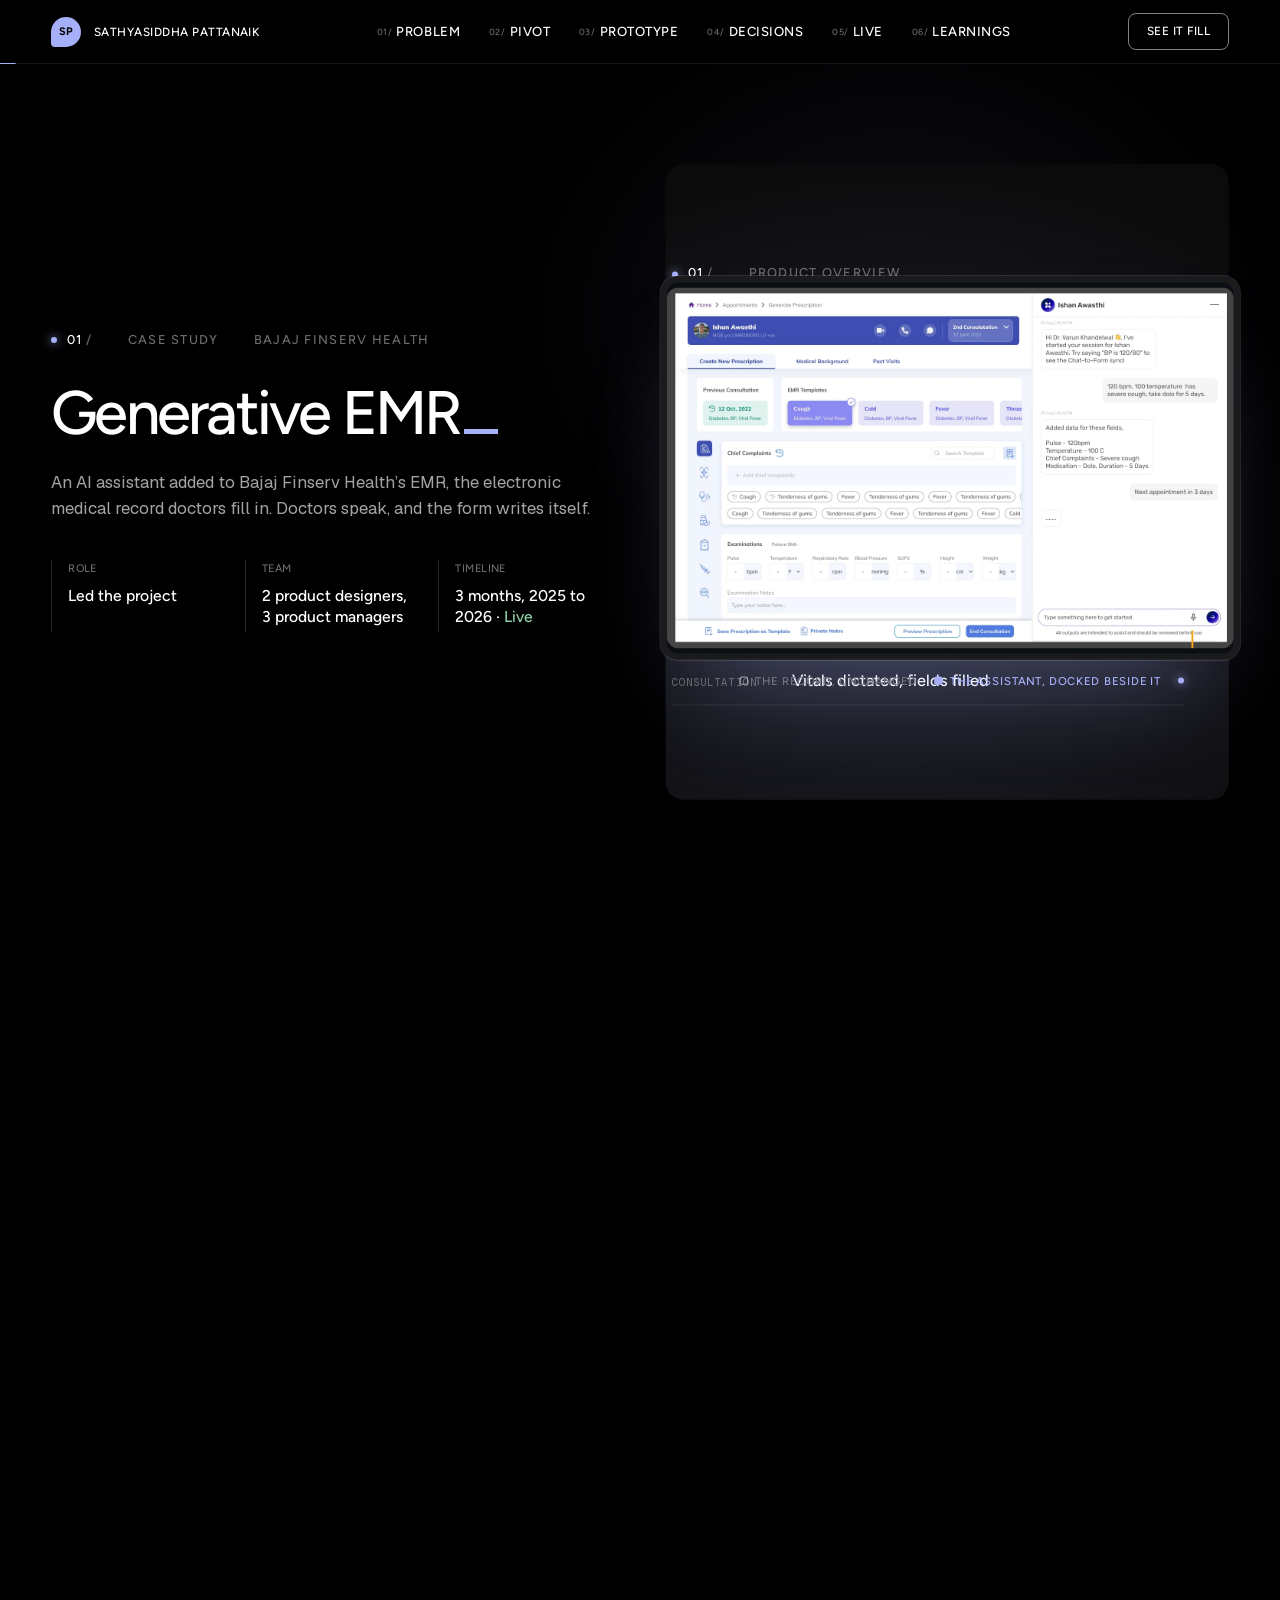
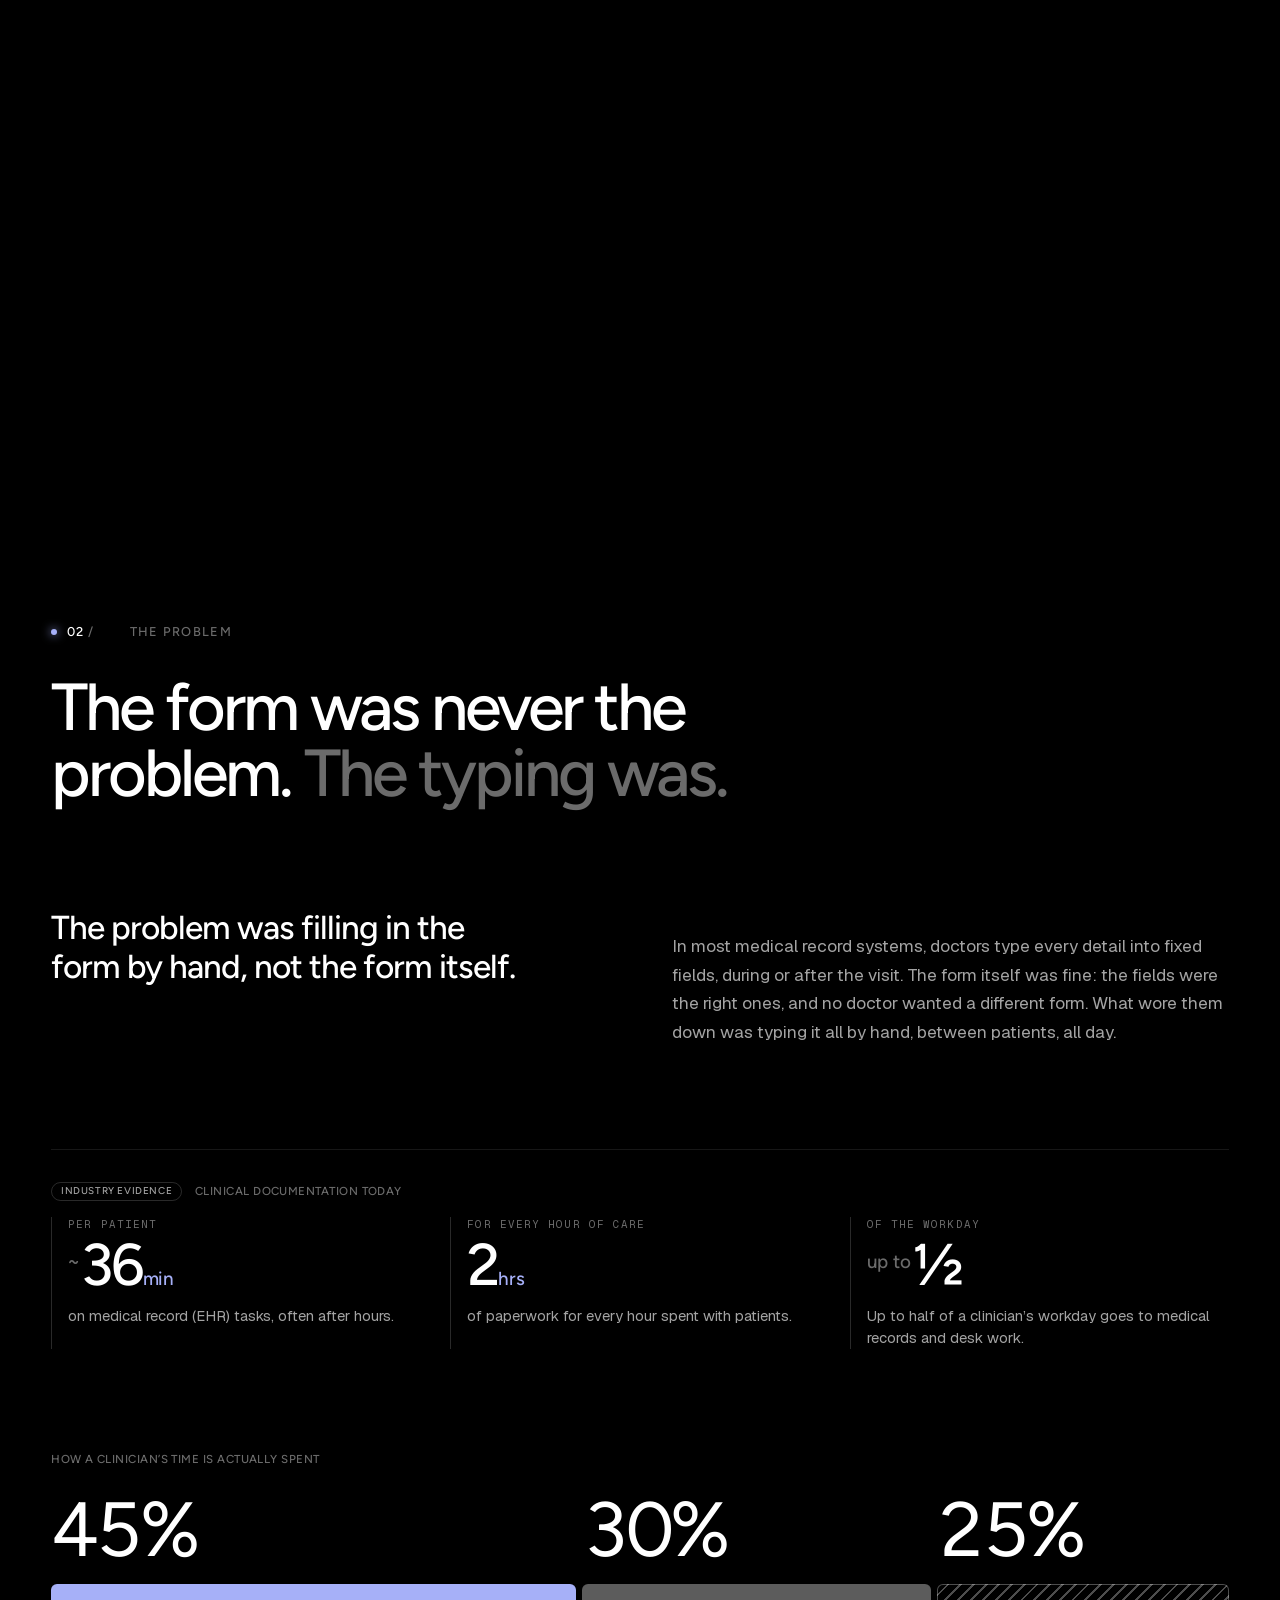
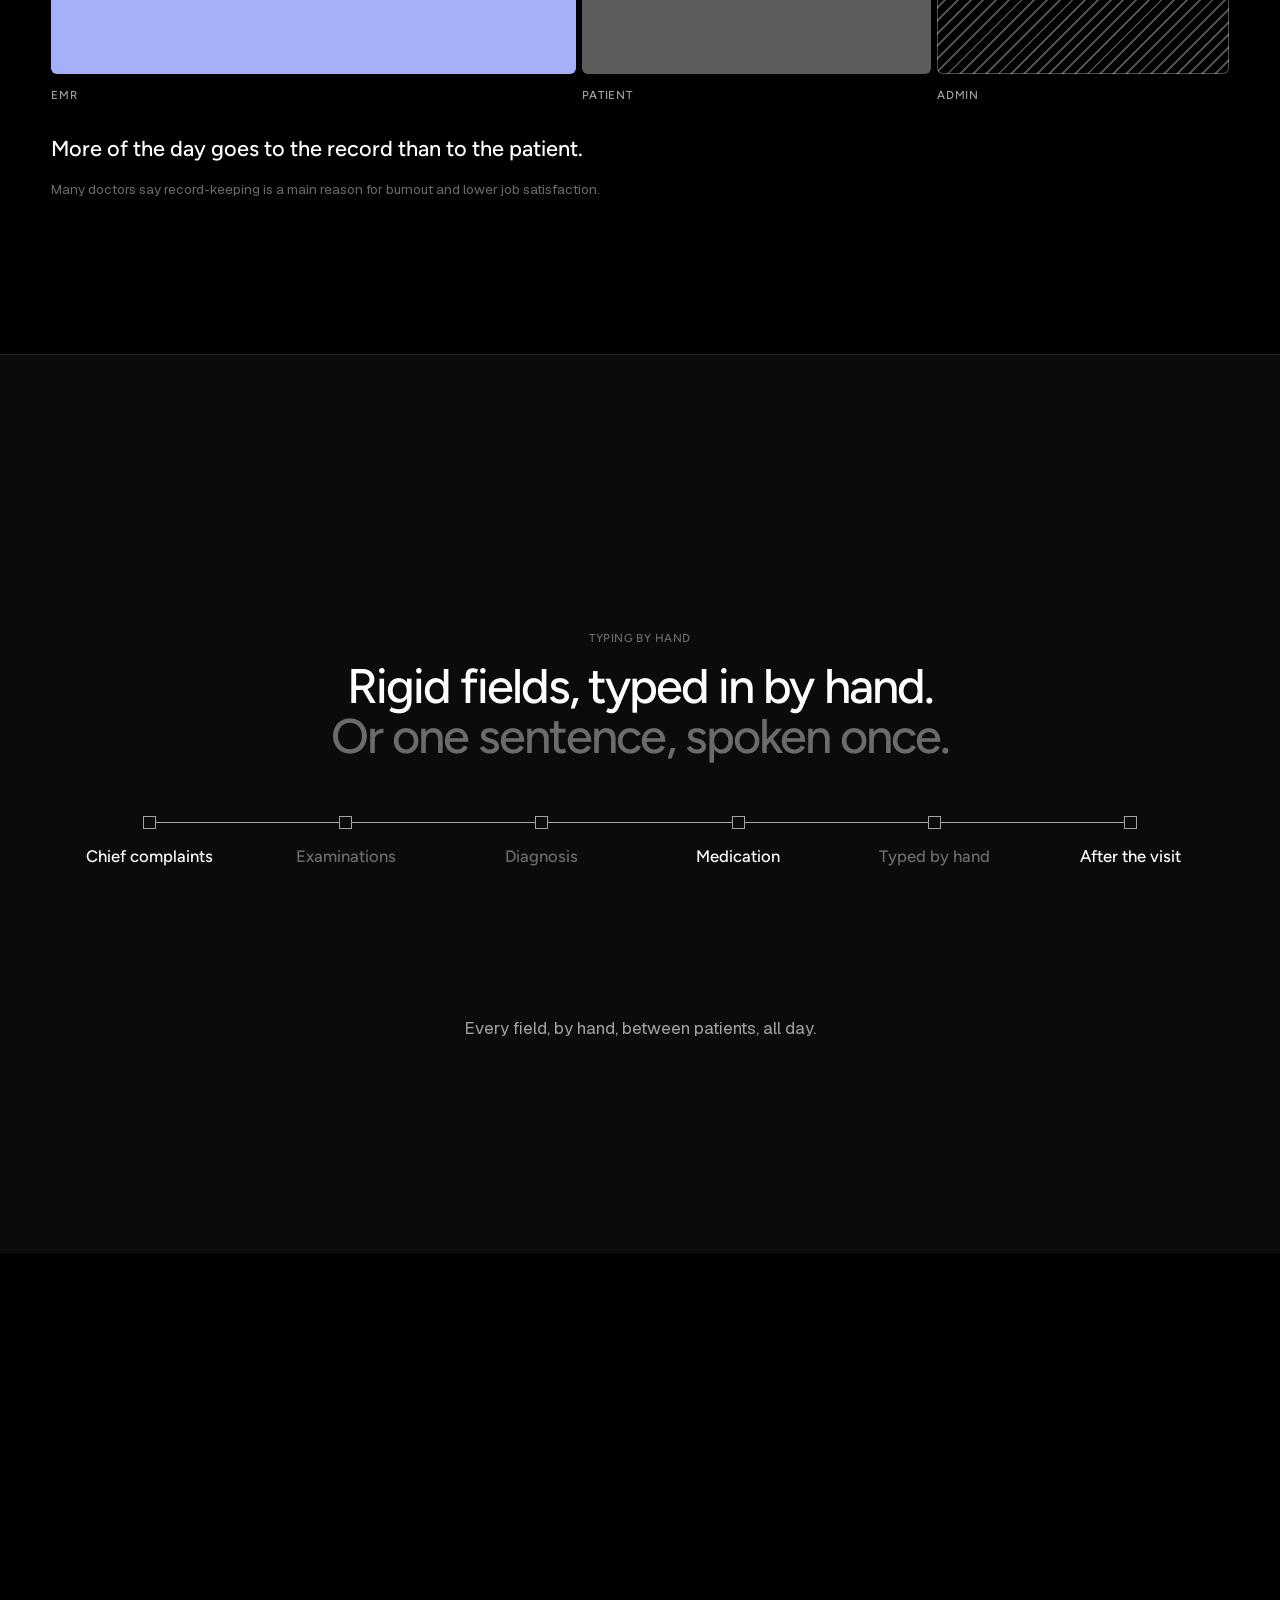
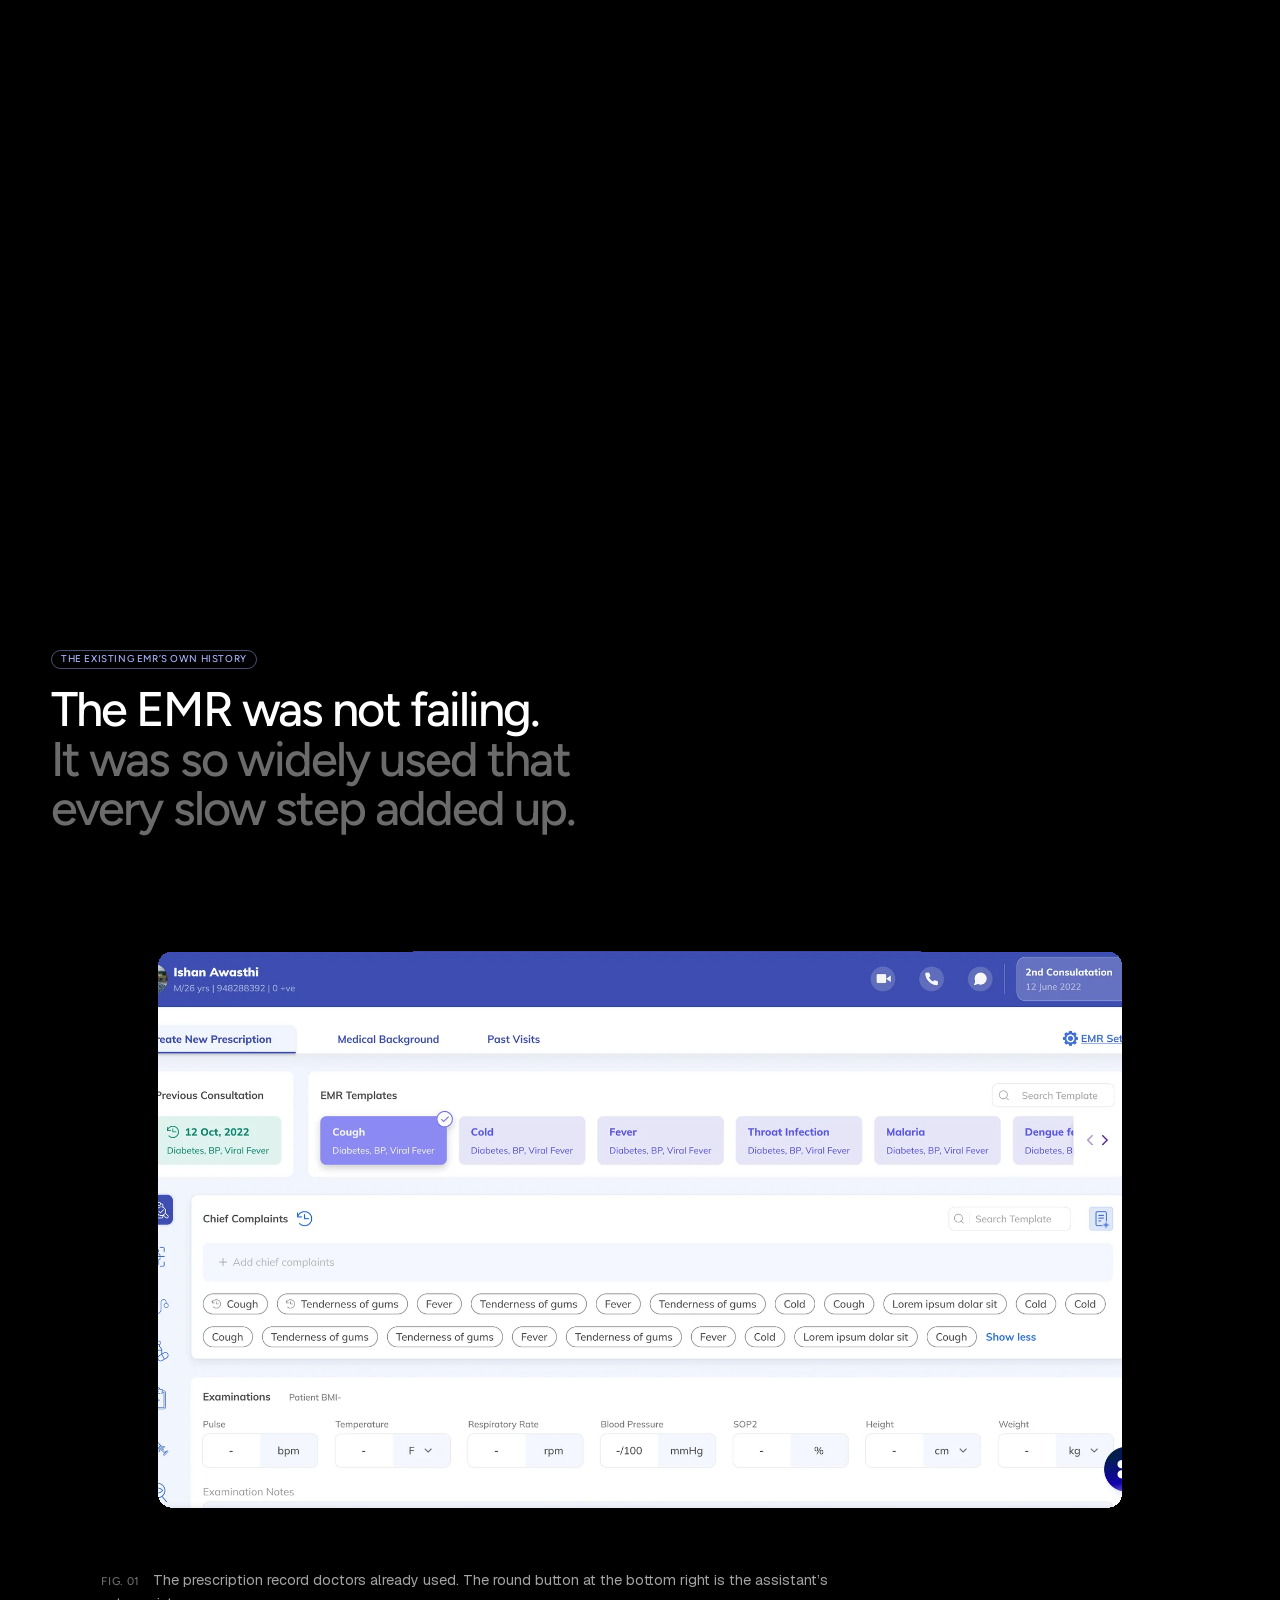
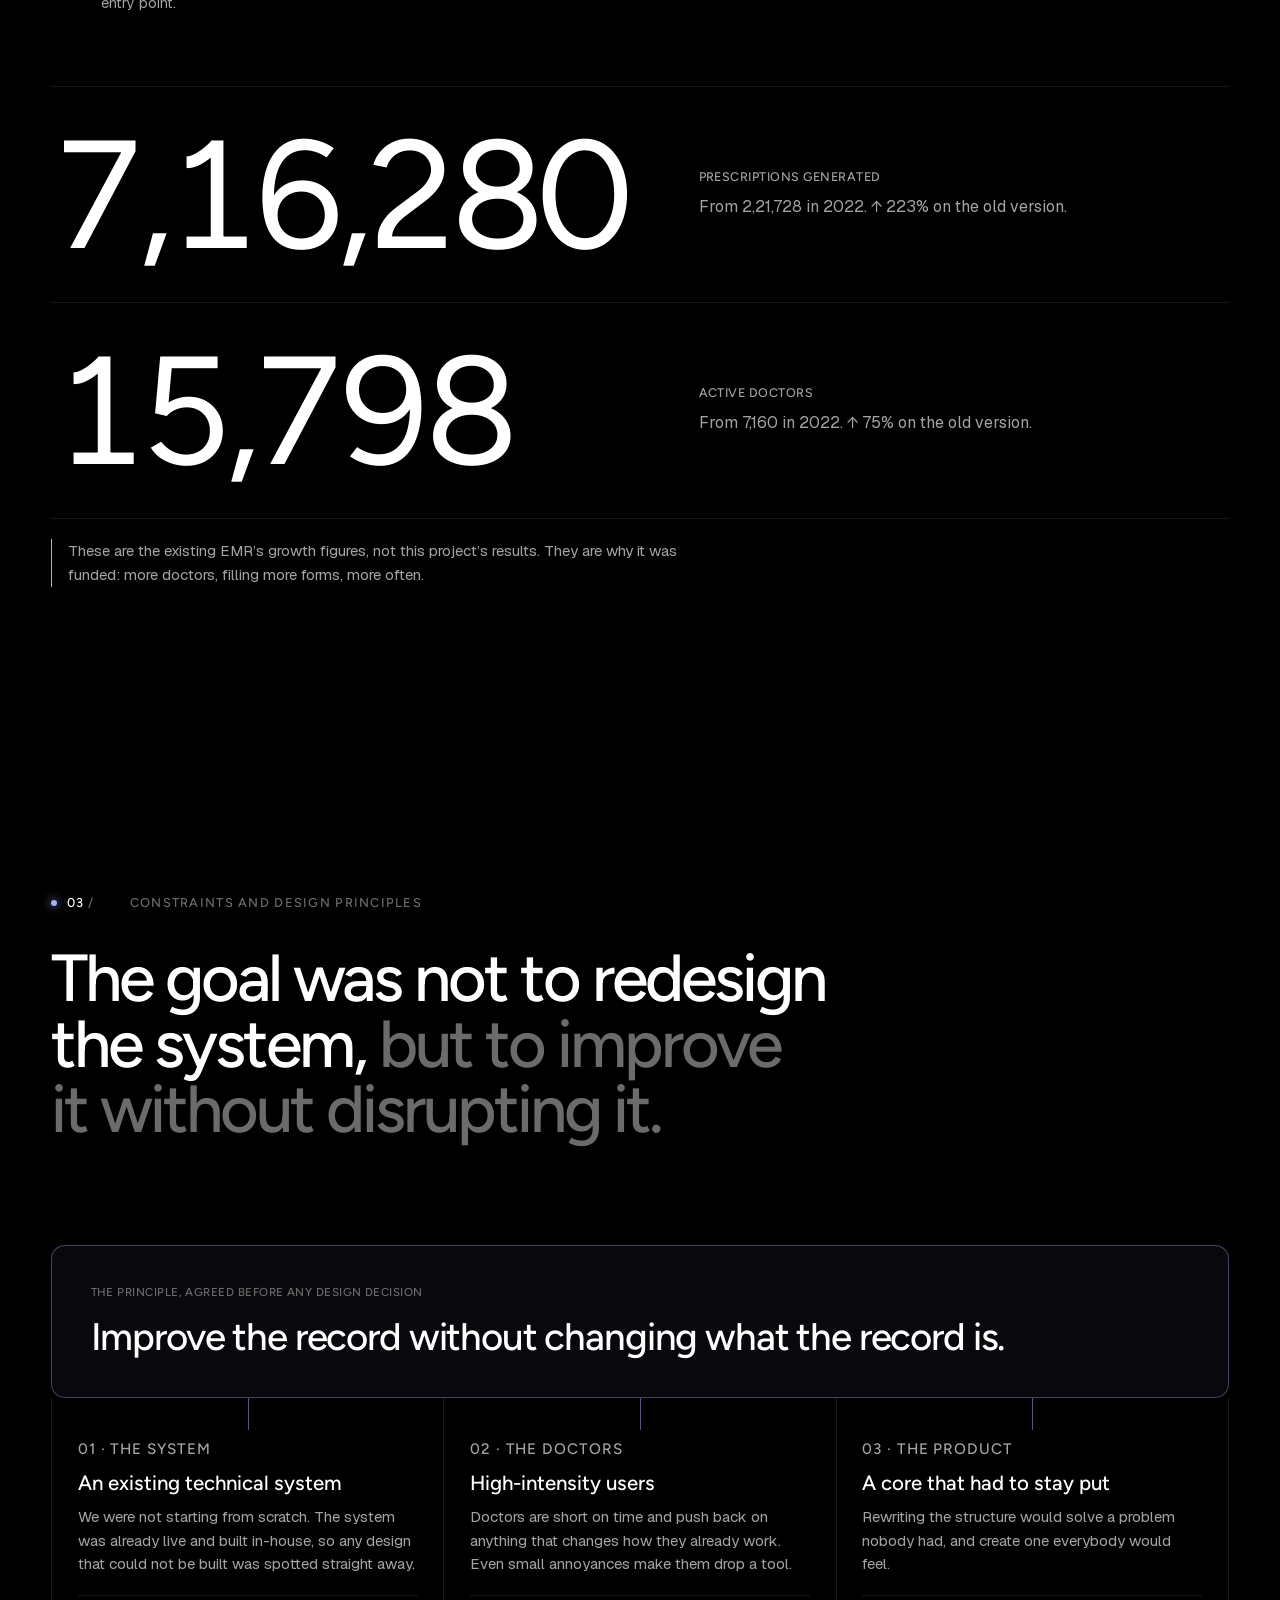
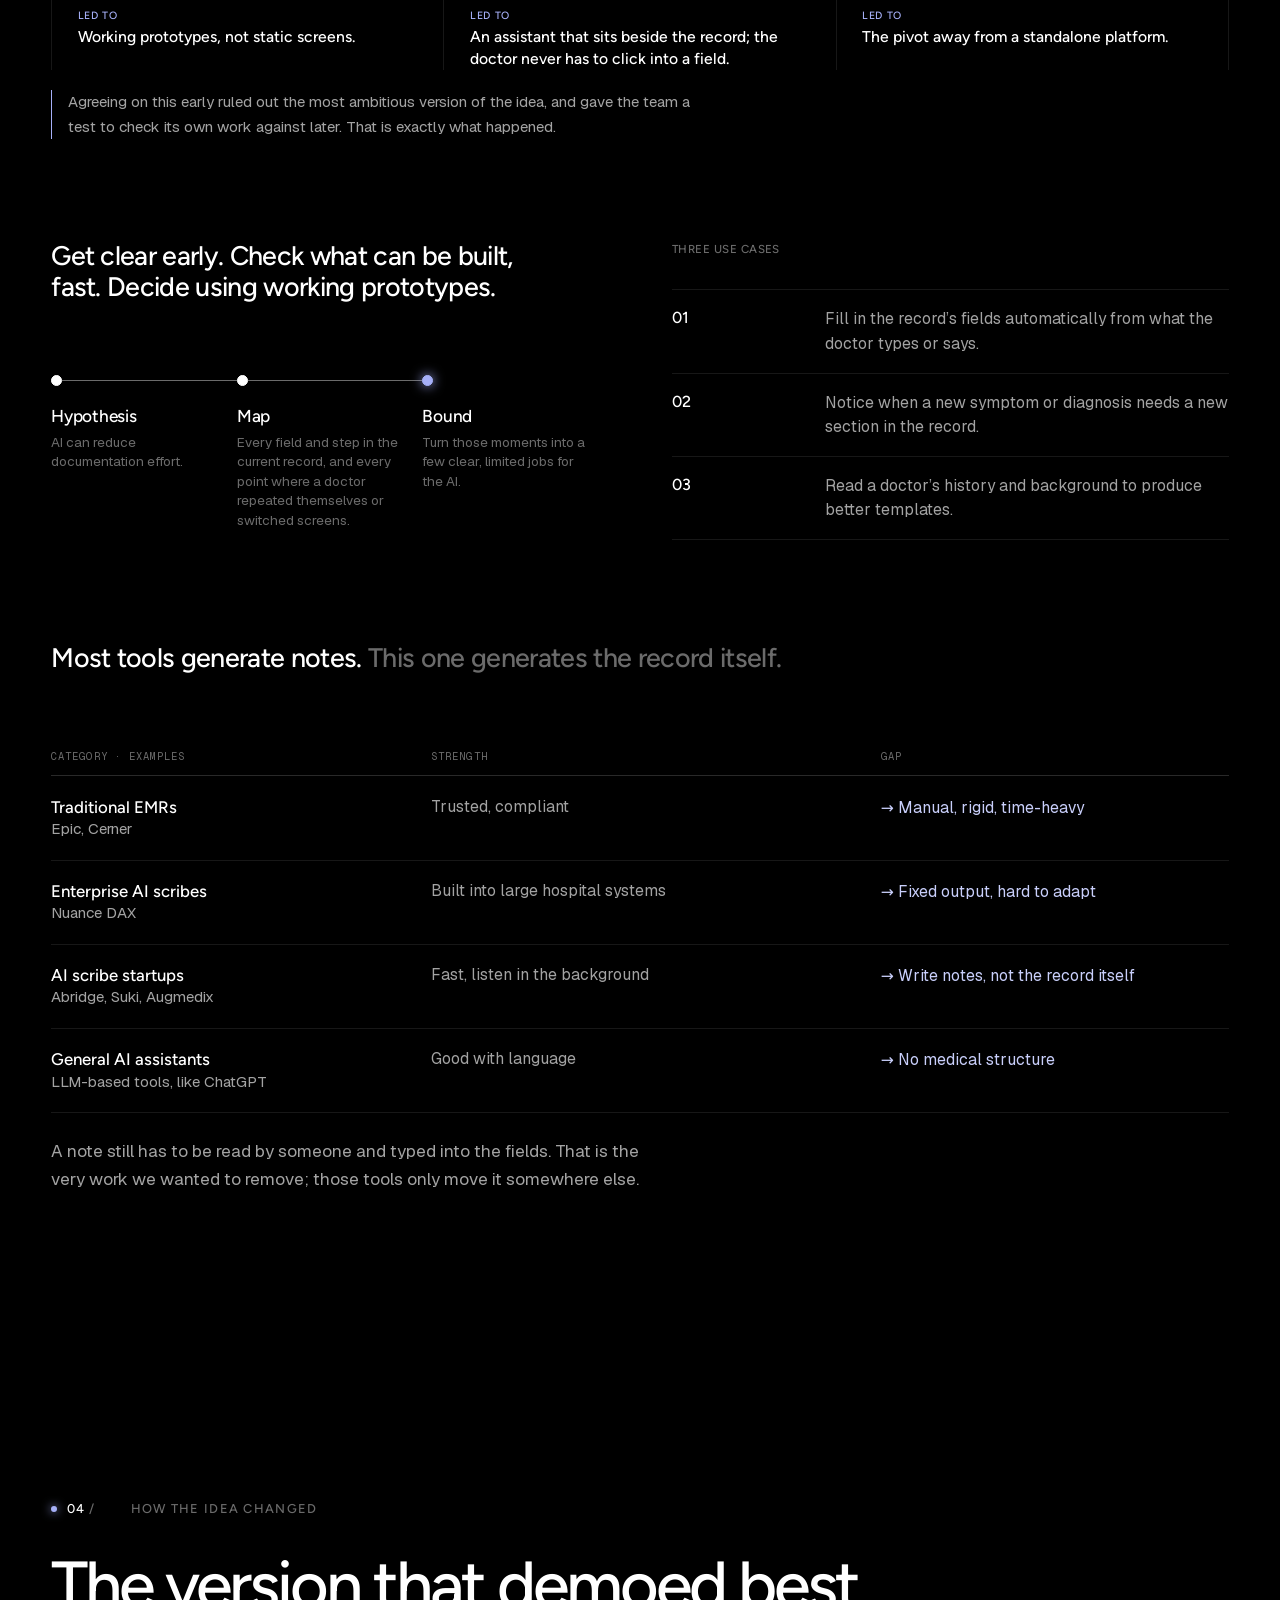
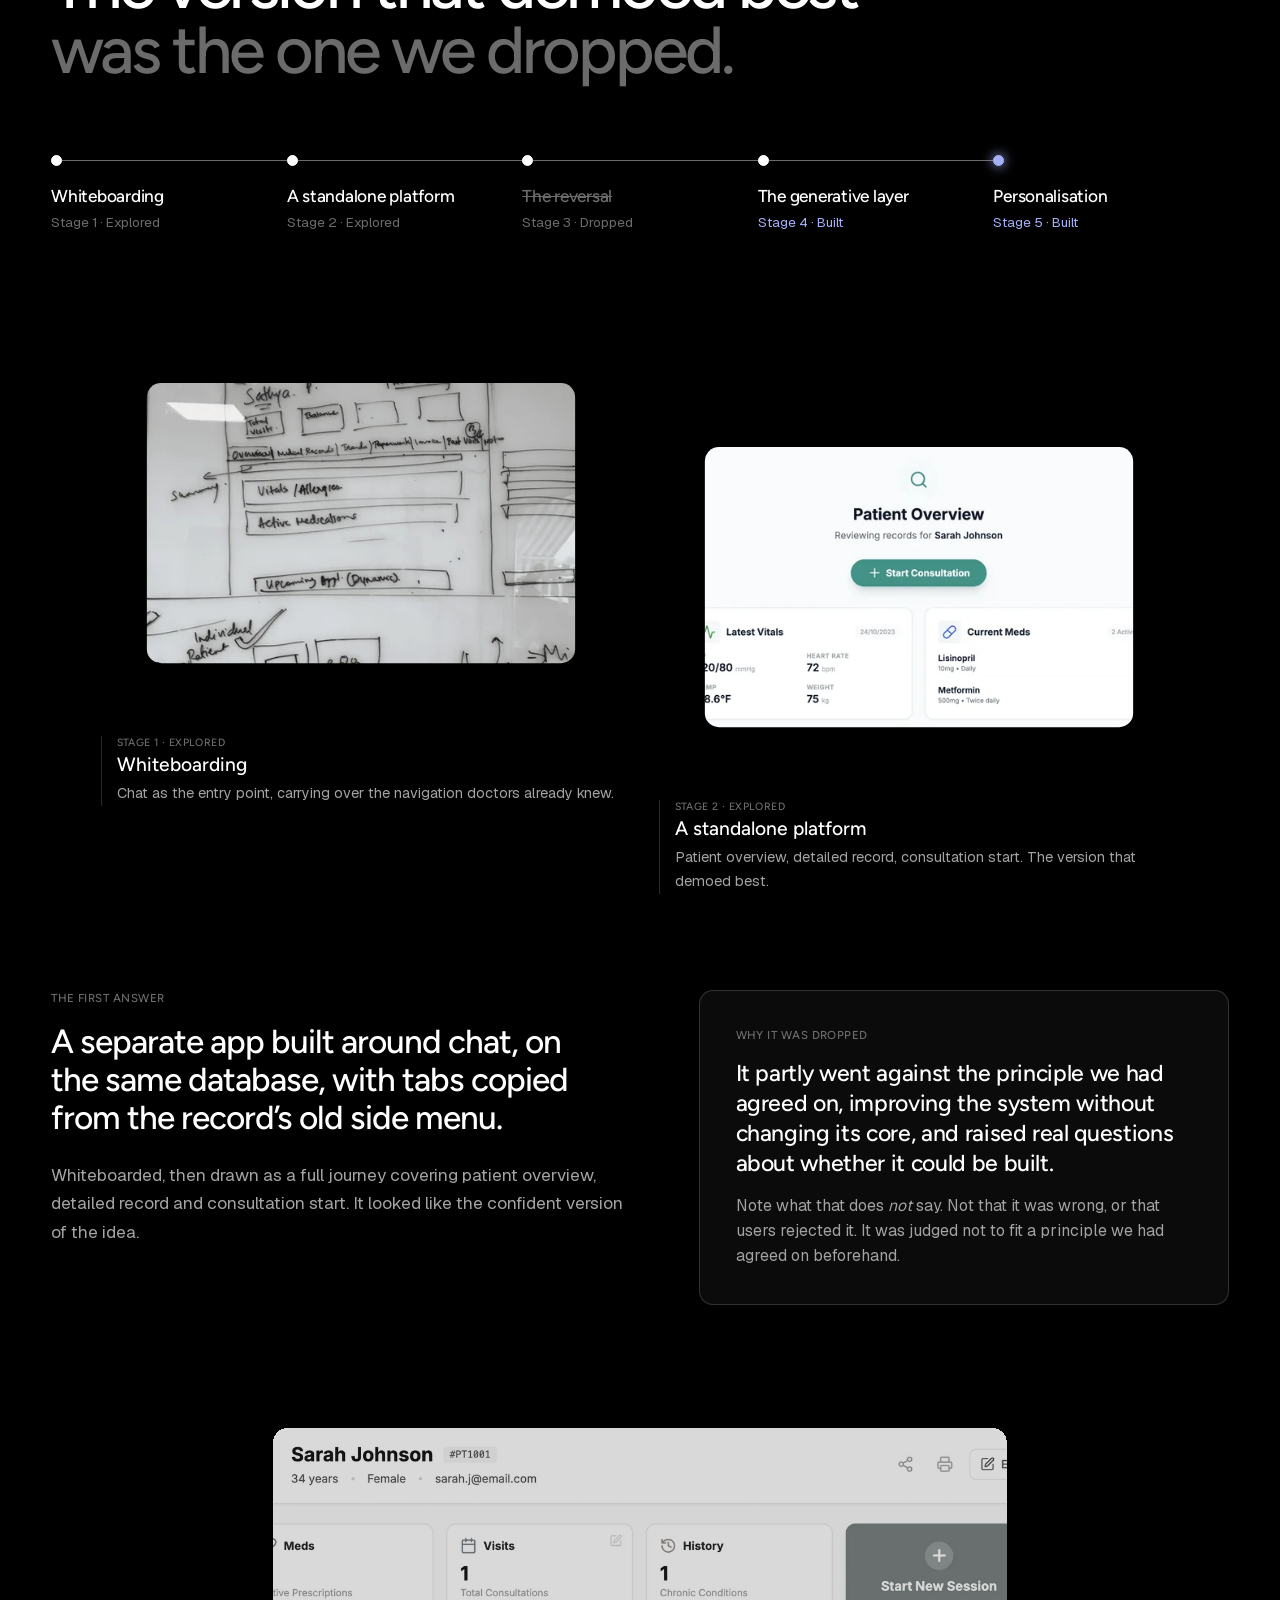
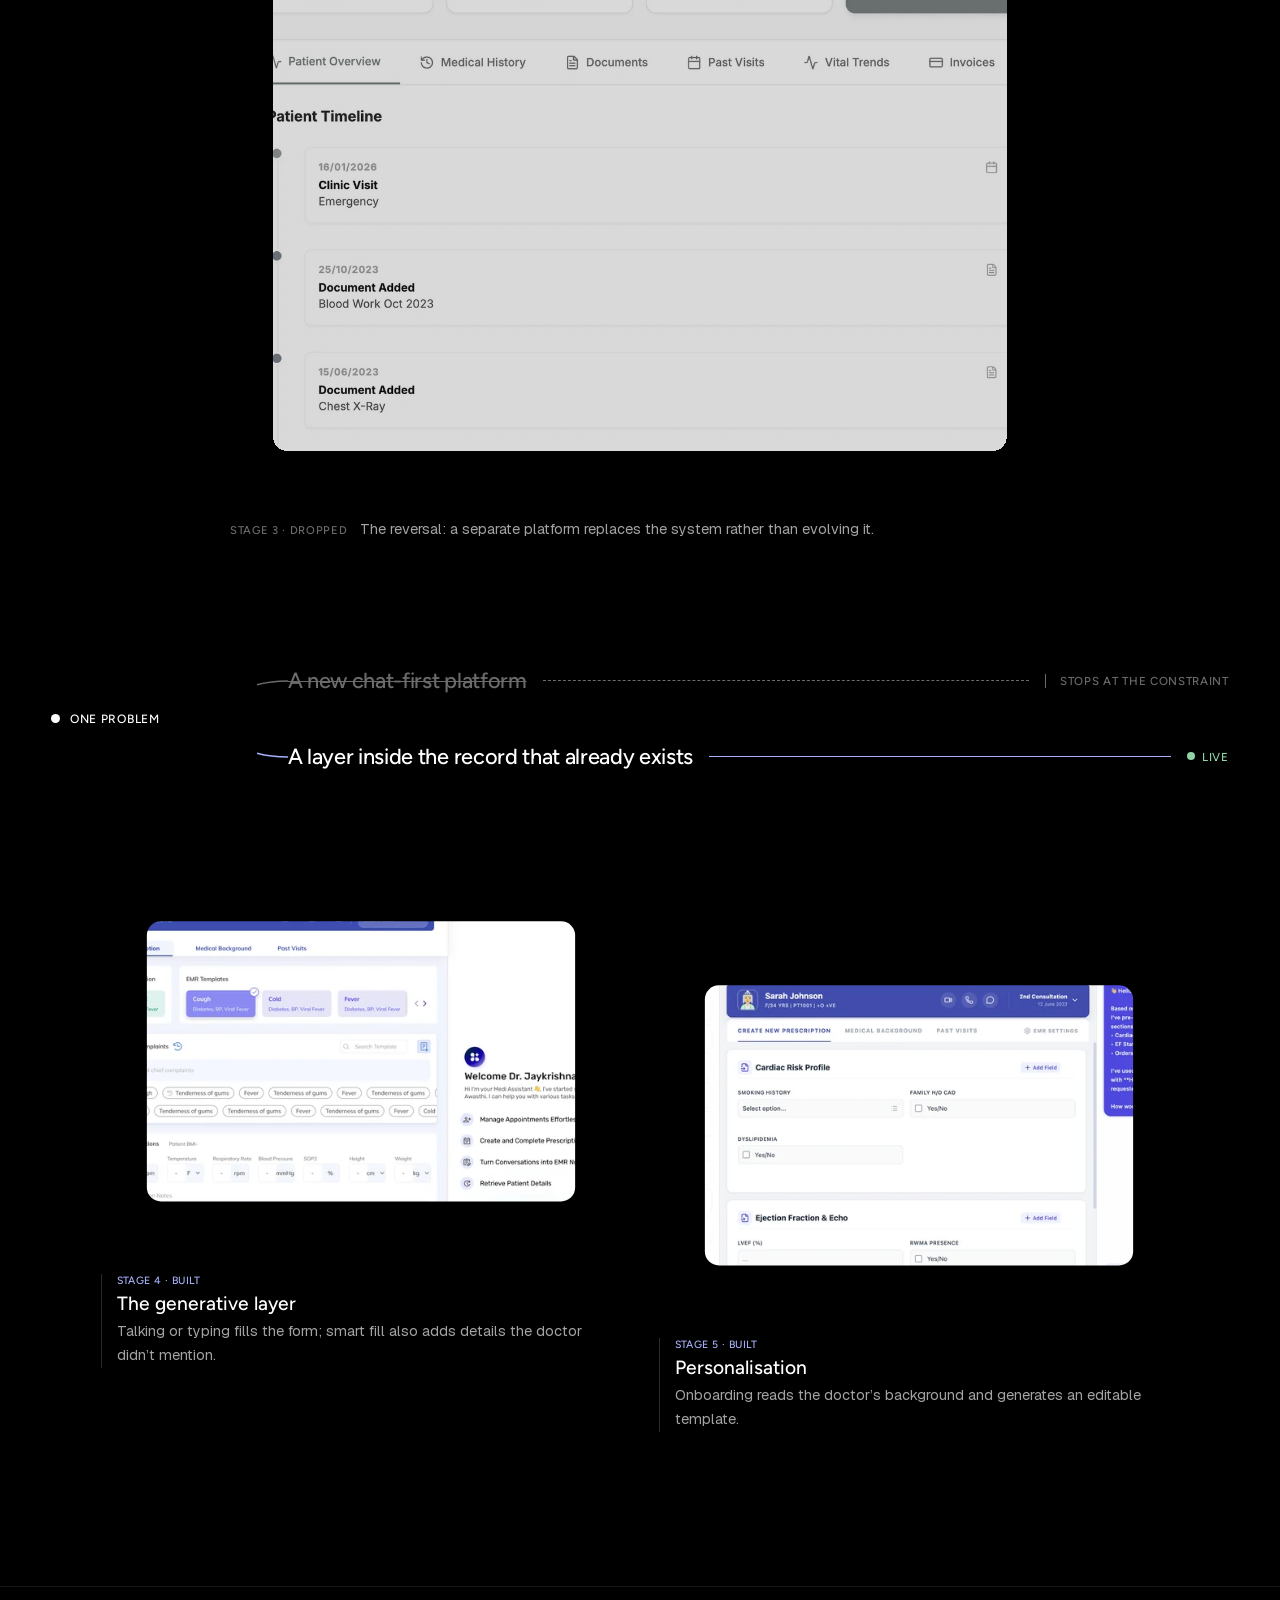
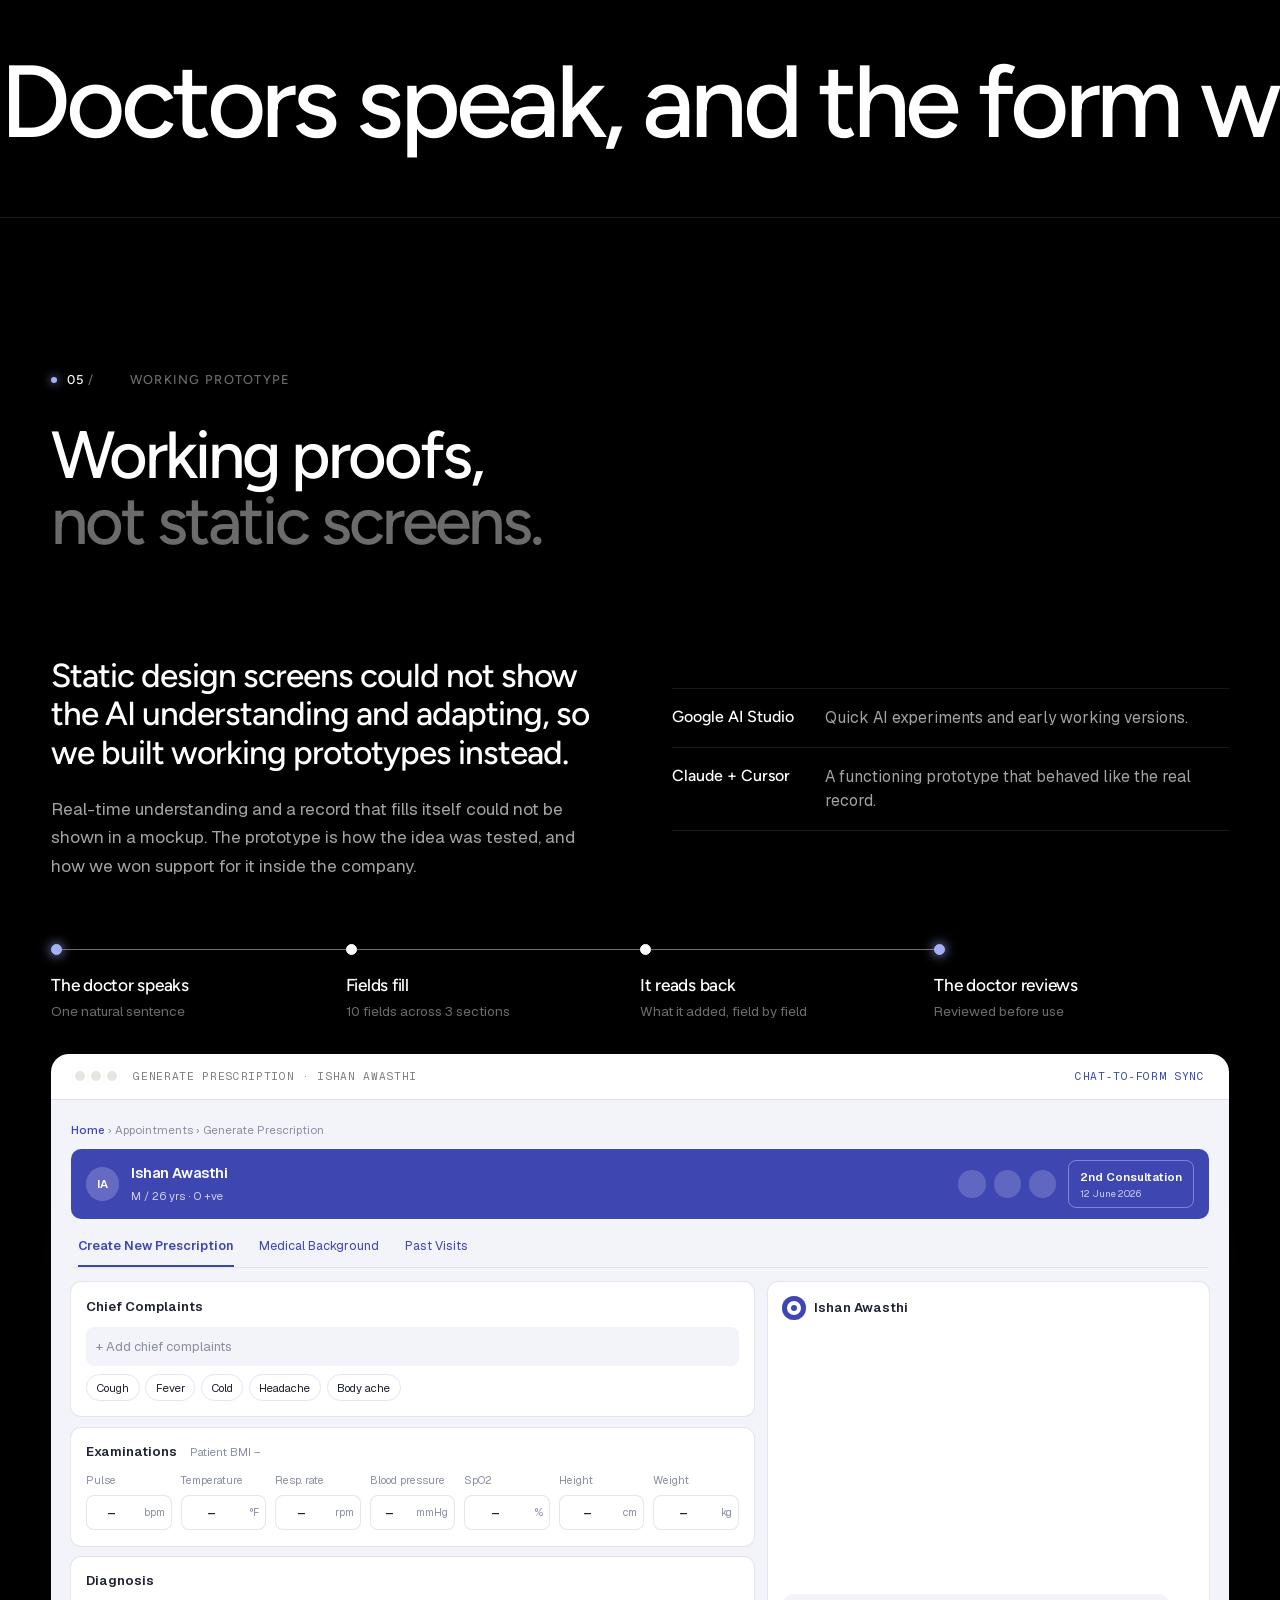
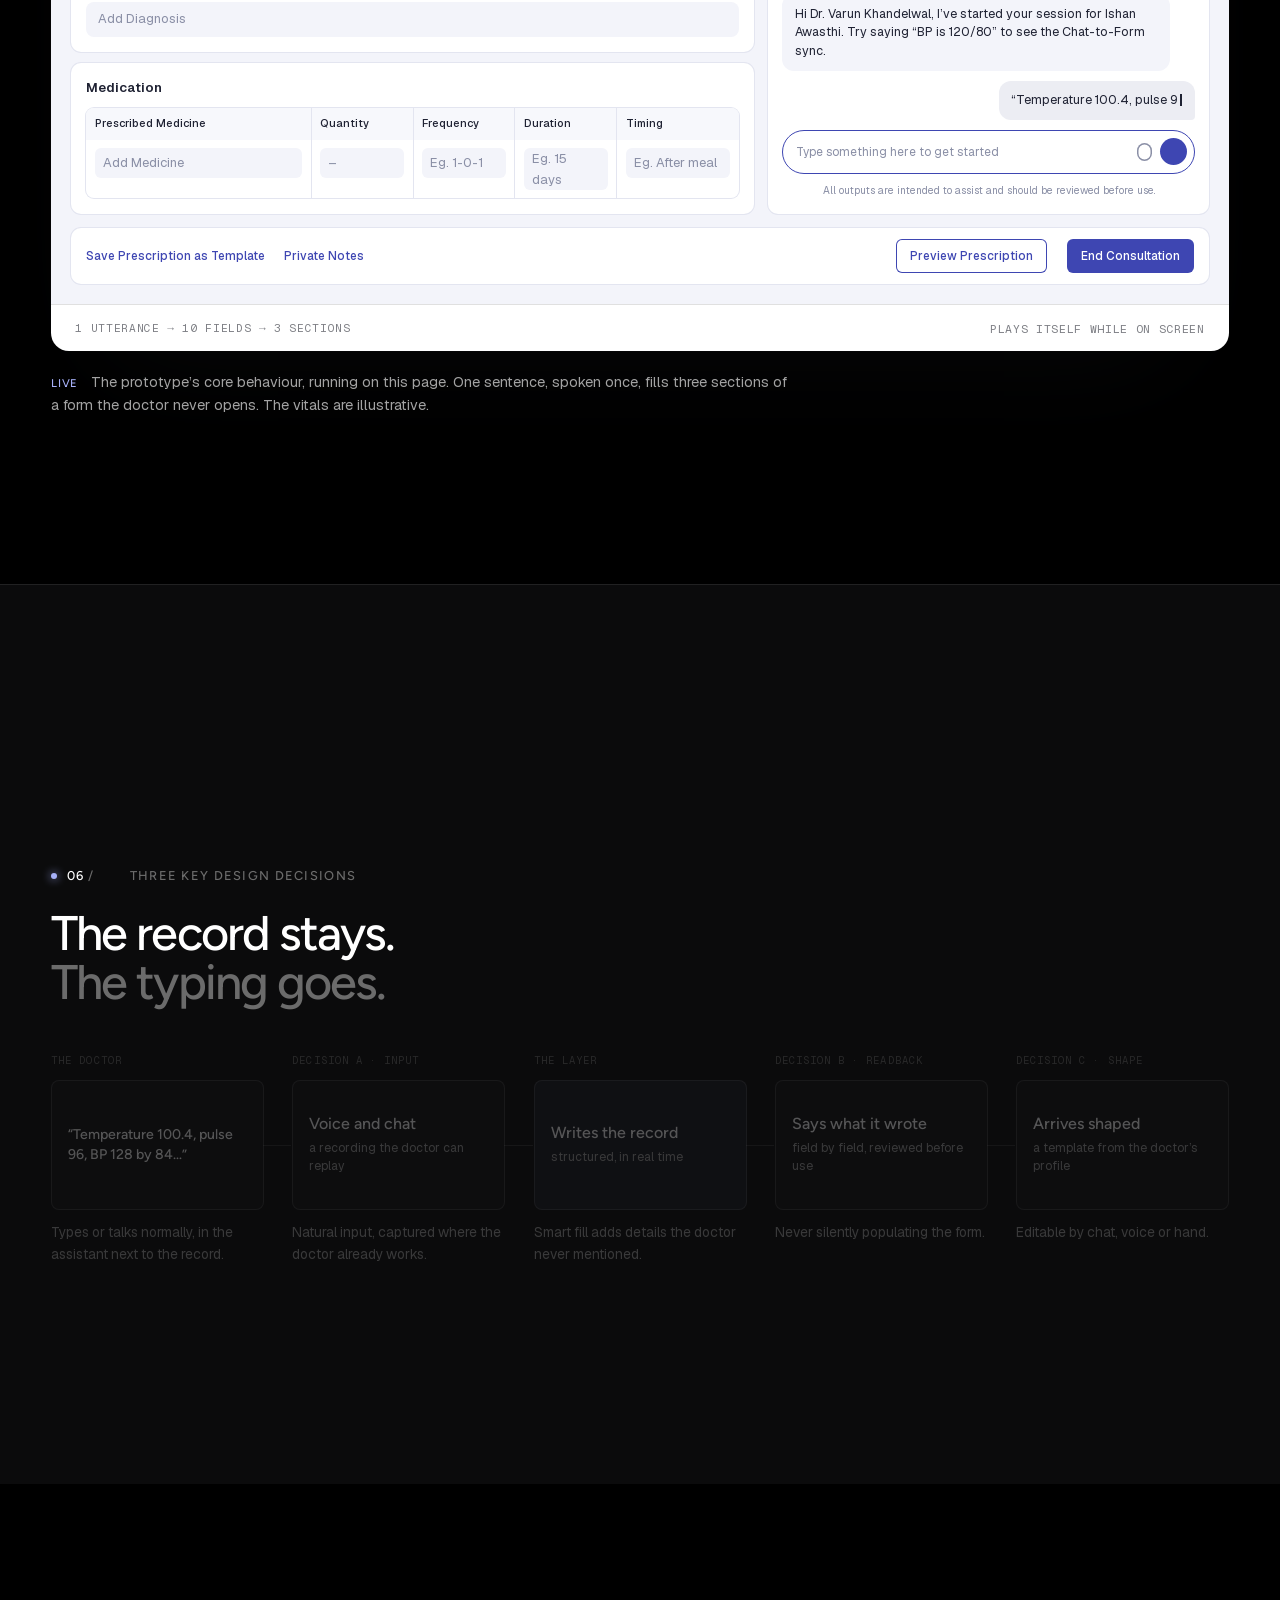
==== commit c0fa2a12: "Preview: EMR copy in plain language Jargon replaced with everyday words; clinical terms explained; n" ====
--- a/preview/index.html
+++ b/preview/index.html
@@ -8,7 +8,7 @@
 <meta name="theme-color" content="#000000">
 <link rel="icon" href="data:image/svg+xml,%3Csvg xmlns='http://www.w3.org/2000/svg' viewBox='0 0 32 32'%3E%3Crect width='32' height='32' rx='4' fill='%23000'/%3E%3Ccircle cx='16' cy='16' r='6' fill='%23A6B0F8'/%3E%3C/svg%3E">
 <title>Generative EMR, a product design case study</title>
-<meta name="description" content="A generative layer for Bajaj Finserv Health's EMR. Doctors speak, and the form writes itself.">
+<meta name="description" content="An AI assistant added to Bajaj Finserv Health's electronic medical record. Doctors speak, and the form writes itself.">
 <link rel="preload" href="public/fonts/figtree-var.woff2" as="font" type="font/woff2" crossorigin>
 <link rel="preload" href="public/fonts/Geist-var-latin.woff2" as="font" type="font/woff2" crossorigin>
 <link rel="stylesheet" href="fonts.css">
@@ -40,7 +40,7 @@
       <div class="a-hero">
         <div class="mark"><span>01</span><span>Case study</span><span>Bajaj Finserv Health</span></div>
         <h1 id="hero-h" class="h-hero">Generative EMR<span class="cur" aria-hidden="true"></span></h1>
-        <p class="lede">A generative layer for Bajaj Finserv Health&rsquo;s EMR. Doctors speak, and the form writes itself.</p>
+        <p class="lede">An AI assistant added to Bajaj Finserv Health&rsquo;s EMR, the electronic medical record doctors fill in. Doctors speak, and the form writes itself.</p>
         <dl class="cols">
           <div><dt>Role</dt><dd>Led the project</dd></div>
           <div><dt>Team</dt><dd>2 product designers, 3 product managers</dd></div>
@@ -59,7 +59,7 @@
       <div class="a-built" id="built">
         <div class="mark"><span>01</span><span>Product overview</span></div>
         <h2 class="h-sec" id="built-h" tabindex="-1">What if the EMR could listen to the doctor, and fill itself in?</h2>
-        <p class="body">A layer inside Bajaj Finserv Health&rsquo;s existing record. Doctors type or speak in natural language, and the system writes the structured record in real time. It changes nothing about the record, and everything about filling it in.</p>
+        <p class="body">An assistant that sits beside the medical record doctors already use. Doctors type or talk normally, and it fills in the record&rsquo;s fields as they go. The record stays the same; only the way it gets filled in changes.</p>
         <ol class="asks is-auto" id="built-asks" aria-label="The screens the record is showing">
           <li><span>Session</span>The assistant docked beside the record</li>
           <li><span>Consultation</span>Vitals dictated, fields filled</li>
@@ -75,15 +75,15 @@
     <div class="mark"><span>02</span><span>The problem</span></div>
     <h2 id="problem-h" class="h-statement rv">The form was never the problem. <em>The typing was.</em></h2>
     <div class="split2 sec-gap">
-      <p class="pull">The issue was the process of manual form filling, not the forms themselves.</p>
-      <p class="body">Traditional EMRs make clinicians enter structured data into rigid fields, during or after the visit. The record&rsquo;s structure was not broken: the fields were the right fields, and no doctor was asking for a different form. What they could not absorb was filling one in by hand, between patients, all day.</p>
+      <p class="pull">The problem was filling in the form by hand, not the form itself.</p>
+      <p class="body">In most medical record systems, doctors type every detail into fixed fields, during or after the visit. The form itself was fine: the fields were the right ones, and no doctor wanted a different form. What wore them down was typing it all by hand, between patients, all day.</p>
     </div>
     <div class="evidence sec-gap">
       <p class="kicker"><span class="tag-src">Industry evidence</span> Clinical documentation today</p>
       <dl class="figs figs-cap">
-        <div><dt>Per patient</dt><dd><small class="pre">~</small><span data-count="36">36</span><small>min</small></dd><p>on EHR tasks, often after hours.</p></div>
-        <div><dt>For every hour of care</dt><dd><span data-count="2">2</span><small>hrs</small></dd><p>of clerical work for every hour of direct patient care.</p></div>
-        <div><dt>Of the workday</dt><dd><small class="pre">up to</small>&frac12;</dd><p>Up to half of a clinician&rsquo;s workday goes to EHRs and desk work.</p></div>
+        <div><dt>Per patient</dt><dd><small class="pre">~</small><span data-count="36">36</span><small>min</small></dd><p>on medical record (EHR) tasks, often after hours.</p></div>
+        <div><dt>For every hour of care</dt><dd><span data-count="2">2</span><small>hrs</small></dd><p>of paperwork for every hour spent with patients.</p></div>
+        <div><dt>Of the workday</dt><dd><small class="pre">up to</small>&frac12;</dd><p>Up to half of a clinician&rsquo;s workday goes to medical records and desk work.</p></div>
       </dl>
       <div class="timeuse-block sec-gap">
         <p class="kicker">How a clinician&rsquo;s time is actually spent</p>
@@ -94,7 +94,7 @@
         </div>
         <p class="tu-read">More of the day goes to the record than to the patient.</p>
       </div>
-      <p class="fine">Many physicians report documentation as a core driver of burnout and reduced job satisfaction.</p>
+      <p class="fine">Many doctors say record-keeping is a main reason for burnout and lower job satisfaction.</p>
     </div>
   </div>
 </section>
@@ -104,7 +104,7 @@
   <div class="pin-stage">
     <div class="wrap c-wrap">
       <div class="c-head">
-        <p class="kicker"><span class="c-l0">The manual workflow</span><span class="c-l1">The generative workflow</span></p>
+        <p class="kicker"><span class="c-l0">Typing by hand</span><span class="c-l1">With the assistant</span></p>
         <h2 id="collapse-h" class="h-sec">Rigid fields, typed in by hand. <em>Or one sentence, spoken once.</em></h2>
       </div>
       <div class="c-flow">
@@ -127,7 +127,7 @@
 <section class="sec existing" id="existing" aria-labelledby="existing-h">
   <div class="wrap">
     <p class="kicker"><span class="tag-own">The existing EMR&rsquo;s own history</span></p>
-    <h2 id="existing-h" class="h-sec rv">The EMR was not failing. <em>It was succeeding hard enough to make its friction expensive.</em></h2>
+    <h2 id="existing-h" class="h-sec rv">The EMR was not failing. <em>It was so widely used that every slow step added up.</em></h2>
   </div>
   <figure class="shot open"><img src="public/screens/web/existing-record.webp" width="2000" height="1201" alt="The existing prescription record at Bajaj Finserv Health: patient header, EMR templates, chief complaints, examinations and the footer actions." loading="lazy" decoding="async"><figcaption><span>Fig. 01</span>The prescription record doctors already used. The round button at the bottom right is the assistant&rsquo;s entry point.</figcaption></figure>
   <div class="wrap">
@@ -143,47 +143,47 @@
 <section class="sec" id="constraints" aria-labelledby="ch-h">
   <div class="wrap">
     <div class="mark"><span>03</span><span>Constraints and design principles</span></div>
-    <h2 id="ch-h" class="h-statement rv">The goal was not to redesign the system, <em>but to evolve it without disruption.</em></h2>
+    <h2 id="ch-h" class="h-statement rv">The goal was not to redesign the system, <em>but to improve it without disrupting it.</em></h2>
     <div class="principle sec-gap">
       <p class="kicker">The principle, agreed before any design decision</p>
       <p class="principle-t">Improve the record without changing what the record is.</p>
     </div>
     <ol class="cframe">
       <li>
-        <p class="cf-n">01 &middot; Technical</p>
+        <p class="cf-n">01 &middot; The system</p>
         <h3>An existing technical system</h3>
-        <p>Not greenfield. Backend, data models and workflows already in production, built in-house, so a drawing that could not be built was found out immediately.</p>
+        <p>We were not starting from scratch. The system was already live and built in-house, so any design that could not be built was spotted straight away.</p>
         <p class="cf-led"><span>Led to</span>Working prototypes, not static screens.</p>
       </li>
       <li>
-        <p class="cf-n">02 &middot; Behavioural</p>
+        <p class="cf-n">02 &middot; The doctors</p>
         <h3>High-intensity users</h3>
-        <p>Doctors work under time pressure and resist anything that disturbs a known workflow. Small friction points cause outright rejection, not workarounds.</p>
-        <p class="cf-led"><span>Led to</span>An assistant that docks alongside; the doctor never opens a field to fill one.</p>
+        <p>Doctors are short on time and push back on anything that changes how they already work. Even small annoyances make them drop a tool.</p>
+        <p class="cf-led"><span>Led to</span>An assistant that sits beside the record; the doctor never has to click into a field.</p>
       </li>
       <li>
-        <p class="cf-n">03 &middot; Philosophical</p>
+        <p class="cf-n">03 &middot; The product</p>
         <h3>A core that had to stay put</h3>
         <p>Rewriting the structure would solve a problem nobody had, and create one everybody would feel.</p>
         <p class="cf-led"><span>Led to</span>The pivot away from a standalone platform.</p>
       </li>
     </ol>
-    <p class="caveat">The constraint ruled out the ambitious version of the idea in advance, and gave the team something to fail its own work against later. Which is exactly what happened.</p>
+    <p class="caveat">Agreeing on this early ruled out the most ambitious version of the idea, and gave the team a test to check its own work against later. That is exactly what happened.</p>
 
     <div class="split2 sec-gap">
       <div>
-        <h3 class="h-sub">Reduce ambiguity early. Validate feasibility fast. Decide from working prototypes.</h3>
+        <h3 class="h-sub">Get clear early. Check what can be built, fast. Decide using working prototypes.</h3>
         <ol class="loop loop-notes" aria-label="The approach">
           <li><b>Hypothesis</b><small>AI can reduce documentation effort.</small></li>
-          <li><b>Map</b><small>The existing fields and workflows, and every moment a doctor repeated information or switched context.</small></li>
-          <li><b>Bound</b><small>Those moments, translated into clear, bounded AI use cases.</small></li>
+          <li><b>Map</b><small>Every field and step in the current record, and every point where a doctor repeated themselves or switched screens.</small></li>
+          <li><b>Bound</b><small>Turn those moments into a few clear, limited jobs for the AI.</small></li>
         </ol>
       </div>
       <div>
         <p class="kicker">Three use cases</p>
         <ol class="rows">
-          <li><span class="k">01</span><span class="v">Auto-prefill structured fields from typed or spoken input.</span></li>
-          <li><span class="k">02</span><span class="v">Detect when a new symptom or diagnosis needs a new record component.</span></li>
+          <li><span class="k">01</span><span class="v">Fill in the record&rsquo;s fields automatically from what the doctor types or says.</span></li>
+          <li><span class="k">02</span><span class="v">Notice when a new symptom or diagnosis needs a new section in the record.</span></li>
           <li><span class="k">03</span><span class="v">Read a doctor&rsquo;s history and background to produce better templates.</span></li>
         </ol>
       </div>
@@ -194,11 +194,11 @@
       <ol class="disc land">
         <li class="disc-h" aria-hidden="true"><span>Category &middot; examples</span><span>Strength</span><span>Gap</span></li>
         <li><span><b>Traditional EMRs</b> Epic, Cerner</span><span>Trusted, compliant</span><span>Manual, rigid, time-heavy</span></li>
-        <li><span><b>Enterprise AI scribes</b> Nuance DAX</span><span>Deep integration, scale</span><span>Static output, limited adaptability</span></li>
-        <li><span><b>AI scribe startups</b> Abridge, Suki, Augmedix</span><span>Fast, ambient capture</span><span>Note-focused, not record-native</span></li>
-        <li><span><b>Generic AI copilots</b> LLM-based tools</span><span>Strong language models</span><span>No clinical structure</span></li>
+        <li><span><b>Enterprise AI scribes</b> Nuance DAX</span><span>Built into large hospital systems</span><span>Fixed output, hard to adapt</span></li>
+        <li><span><b>AI scribe startups</b> Abridge, Suki, Augmedix</span><span>Fast, listen in the background</span><span>Write notes, not the record itself</span></li>
+        <li><span><b>General AI assistants</b> LLM-based tools, like ChatGPT</span><span>Good with language</span><span>No medical structure</span></li>
       </ol>
-      <p class="body">A note still has to be read by a human and retyped into fields. That is the exact work we were removing, relocated rather than eliminated.</p>
+      <p class="body">A note still has to be read by someone and typed into the fields. That is the very work we wanted to remove; those tools only move it somewhere else.</p>
     </div>
   </div>
 </section>
@@ -206,7 +206,7 @@
 <!-- ================================================= 04 EXPLORATION, EVOLUTION AND PIVOT -->
 <section class="sec pivot" id="evolution" aria-labelledby="evo-h">
   <div class="wrap">
-    <div class="mark"><span>04</span><span>Exploration, evolution and pivot</span></div>
+    <div class="mark"><span>04</span><span>How the idea changed</span></div>
     <h2 id="evo-h" class="h-statement rv">The version that demoed best <em>was the one we dropped.</em></h2>
     <ol class="loop timeline" aria-label="Five stages of the design">
       <li><b>Whiteboarding</b><small>Stage 1 &middot; Explored</small></li>
@@ -224,13 +224,13 @@
     <div class="pivot-why">
       <div>
         <p class="kicker">The first answer</p>
-        <p class="pull">A separate, chat-first application on the same database, with navigation tabs echoing the record&rsquo;s original left panel.</p>
+        <p class="pull">A separate app built around chat, on the same database, with tabs copied from the record&rsquo;s old side menu.</p>
         <p class="body">Whiteboarded, then drawn as a full journey covering patient overview, detailed record and consultation start. It looked like the confident version of the idea.</p>
       </div>
       <div class="why-box">
         <p class="kicker">Why it was dropped</p>
-        <p class="why-t">It partially conflicted with our original principle of improving the system without altering its core, and raised legitimate questions around feasibility.</p>
-        <p class="body-sm">Note what that does <em>not</em> say. Not that it was wrong, or that users rejected it. It was judged insufficiently aligned with a principle committed to in advance.</p>
+        <p class="why-t">It partly went against the principle we had agreed on, improving the system without changing its core, and raised real questions about whether it could be built.</p>
+        <p class="body-sm">Note what that does <em>not</em> say. Not that it was wrong, or that users rejected it. It was judged not to fit a principle we had agreed on beforehand.</p>
       </div>
     </div>
     <figure class="shot dropped-one open"><img src="public/screens/web/stage-3-dropped-lg.webp" width="1400" height="1237" alt="The standalone platform's detailed patient record with a patient timeline, the direction that was dropped." loading="lazy" decoding="async"><figcaption><span>Stage 3 &middot; Dropped</span>The reversal: a separate platform replaces the system rather than evolving it.</figcaption></figure>
@@ -247,7 +247,7 @@
     </div>
   </div>
   <div class="screens stages stages-2" data-still>
-    <figure class="scr is-built"><img src="public/screens/web/stage-4-layer.webp" width="640" height="480" alt="The existing prescription screen with the assistant docked at the right." loading="lazy" decoding="async"><figcaption><span>Stage 4 &middot; Built</span><b>The generative layer</b>Voice and chat capture fill the form; smart fill adds what nobody asked for.</figcaption></figure>
+    <figure class="scr is-built"><img src="public/screens/web/stage-4-layer.webp" width="640" height="480" alt="The existing prescription screen with the assistant docked at the right." loading="lazy" decoding="async"><figcaption><span>Stage 4 &middot; Built</span><b>The generative layer</b>Talking or typing fills the form; smart fill also adds details the doctor didn&rsquo;t mention.</figcaption></figure>
     <figure class="scr is-built"><img src="public/screens/web/stage-5-personal.webp" srcset="public/screens/web/stage-5-personal.webp 640w, public/screens/web/stage-5-personal-lg.webp 2000w" sizes="(max-width: 900px) 100vw, 580px" width="640" height="480" alt="A generated cardiology template: cardiac risk profile and ejection fraction blocks, with the assistant explaining what it pre-configured." loading="lazy" decoding="async"><figcaption><span>Stage 5 &middot; Built</span><b>Personalisation</b>Onboarding reads the doctor&rsquo;s background and generates an editable template.</figcaption></figure>
   </div>
 </section>
@@ -257,12 +257,12 @@
 <!-- ================================================= 05 THE FUNCTIONAL PROTOTYPE -->
 <section class="sec" id="prototype" aria-labelledby="proto-h">
   <div class="wrap">
-    <div class="mark"><span>05</span><span>Functional prototype</span></div>
+    <div class="mark"><span>05</span><span>Working prototype</span></div>
     <h2 id="proto-h" class="h-statement rv">Working proofs, <em>not static screens.</em></h2>
     <div class="split2 sec-gap">
-      <div><p class="pull">Traditional UI screens failed to demonstrate intelligence and adaptiveness, so we shifted to functional proofs of concept.</p><p class="body">Real-time understanding and a record that fills itself could not be shown in a mockup. The prototype is how the idea was tested, and how it was sold internally.</p></div>
+      <div><p class="pull">Static design screens could not show the AI understanding and adapting, so we built working prototypes instead.</p><p class="body">Real-time understanding and a record that fills itself could not be shown in a mockup. The prototype is how the idea was tested, and how we won support for it inside the company.</p></div>
       <dl class="rows">
-        <div><dt>Google AI Studio</dt><dd>Rapid AI experimentation and proofs of concept.</dd></div>
+        <div><dt>Google AI Studio</dt><dd>Quick AI experiments and early working versions.</dd></div>
         <div><dt>Claude + Cursor</dt><dd>A functioning prototype that behaved like the real record.</dd></div>
       </dl>
     </div>
@@ -334,9 +334,9 @@
         <h2 id="dec-h" class="h-sec">The record stays. <em>The typing goes.</em></h2>
       </div>
       <ol class="sys" id="sys" aria-label="One spoken sentence, through the layer">
-        <li><span class="sys-k">The doctor</span><div class="sys-node"><p class="sys-say">&ldquo;Temperature 100.4, pulse 96, BP 128 by 84&hellip;&rdquo;</p></div><p class="sys-p">Types or speaks in natural language, in the assistant docked alongside the record.</p></li>
-        <li><span class="sys-k">Decision A &middot; Input</span><div class="sys-node"><b>Voice and chat</b><small>a waveform with scrub and playback</small></div><p class="sys-p">Natural input, captured where the doctor already works.</p></li>
-        <li><span class="sys-k">The layer</span><div class="sys-node is-ai"><b>Writes the record</b><small>structured, in real time</small></div><p class="sys-p">Smart fill adds components the doctor never mentioned.</p></li>
+        <li><span class="sys-k">The doctor</span><div class="sys-node"><p class="sys-say">&ldquo;Temperature 100.4, pulse 96, BP 128 by 84&hellip;&rdquo;</p></div><p class="sys-p">Types or talks normally, in the assistant next to the record.</p></li>
+        <li><span class="sys-k">Decision A &middot; Input</span><div class="sys-node"><b>Voice and chat</b><small>a recording the doctor can replay</small></div><p class="sys-p">Natural input, captured where the doctor already works.</p></li>
+        <li><span class="sys-k">The layer</span><div class="sys-node is-ai"><b>Writes the record</b><small>structured, in real time</small></div><p class="sys-p">Smart fill adds details the doctor never mentioned.</p></li>
         <li><span class="sys-k">Decision B &middot; Readback</span><div class="sys-node"><b>Says what it wrote</b><small>field by field, reviewed before use</small></div><p class="sys-p">Never silently populating the form.</p></li>
         <li><span class="sys-k">Decision C &middot; Shape</span><div class="sys-node"><b>Arrives shaped</b><small>a template from the doctor&rsquo;s profile</small></div><p class="sys-p">Editable by chat, voice or hand.</p></li>
       </ol>
@@ -354,25 +354,25 @@
   <figure class="shot open"><img src="public/screens/web/06-extended-view.webp" width="1800" height="1262" alt="Two versions of the same full-length prescription record. Left: empty fields, as the doctor had to fill them. Right: the same record populated, with the assistant docked alongside listing what it added." loading="lazy" decoding="async"><figcaption><span>Fig. 02</span>Left, the record as the doctor had to fill it. Right, the same record, filled from the conversation beside it.</figcaption></figure>
   <div class="wrap">
     <div class="dec-body">
-      <figure class="dec-img"><img src="public/screens/web/05c-waveform.webp" width="1000" height="186" alt="A voice recording waveform with scrub, pause and stop controls, above the standing disclaimer." loading="lazy" decoding="async"><figcaption class="cap"><span>Voice input</span>A waveform with scrub and playback, not a record button.</figcaption></figure>
+      <figure class="dec-img"><img src="public/screens/web/05c-waveform.webp" width="1000" height="186" alt="A voice recording waveform with scrub, pause and stop controls, above the standing disclaimer." loading="lazy" decoding="async"><figcaption class="cap"><span>Voice input</span>A recording the doctor can play back and skip through, not just a record button.</figcaption></figure>
       <dl class="rows dec-rows">
-        <div><dt>Problem</dt><dd>Traditional EMRs make clinicians enter structured data into rigid fields, during or after the visit.</dd></div>
-        <div><dt>Rationale</dt><dd>The record stays where it was; an assistant docks alongside, and the doctor never opens a field to fill one.</dd></div>
-        <div><dt>Design</dt><dd>Doctors record the session or type, and the EMR fills itself from the transcript. Smart fill goes further: components the doctor never mentioned get added to the record too.</dd></div>
+        <div><dt>Problem</dt><dd>Doctors type every detail into fixed fields, during or after the visit.</dd></div>
+        <div><dt>Rationale</dt><dd>The record stays as it was; the assistant sits beside it, and the doctor never has to click into a field.</dd></div>
+        <div><dt>Design</dt><dd>Doctors record the conversation or type, and the record fills itself in from what was said. Smart fill goes a step further and adds sections the doctor didn&rsquo;t mention.</dd></div>
         <div><dt>Value</dt><dd>It changes nothing about the record, and everything about filling it in.</dd></div>
       </dl>
     </div>
 
     <!-- B -->
     <article class="dec" aria-labelledby="dec-b-h">
-      <div class="dec-head"><p class="dec-n">Decision B</p><h3 id="dec-b-h" class="h-sec">Accountability through readback and review.</h3></div>
+      <div class="dec-head"><p class="dec-n">Decision B</p><h3 id="dec-b-h" class="h-sec">It shows what it filled in, and the doctor checks.</h3></div>
       <div class="dec-body dec-b-body">
         <figure class="dec-img readback"><img src="public/screens/web/05b-exchange.webp" width="1000" height="549" alt="The doctor's dictated sentence, and the assistant's reply listing each field it filled: pulse, temperature, chief complaints, medication and duration." loading="lazy" decoding="async"><figcaption class="cap"><span>Readback</span>The dictated sentence, and the assistant&rsquo;s list of every field it filled.</figcaption></figure>
         <dl class="rows dec-rows">
-          <div><dt>Problem</dt><dd>The disclaimer only means something if machine output is distinguishable from what a human entered.</dd></div>
-          <div><dt>Rationale</dt><dd>The assistant says what it wrote, instead of silently populating the form. The doctor can hear what was said, which matters when the system has written into a clinical record on the strength of it.</dd></div>
-          <div><dt>Design</dt><dd>Field-by-field readback, voice playback with scrub, and one line in the footer of every screen carrying the assistant, permanently.</dd></div>
-          <div><dt>Value</dt><dd>The confirmation step is not friction; it is the product taking its own disclaimer seriously.</dd></div>
+          <div><dt>Problem</dt><dd>The reminder to check AI output only works if doctors can tell what the AI filled in from what they typed.</dd></div>
+          <div><dt>Rationale</dt><dd>The assistant lists what it wrote, instead of quietly filling the form. The doctor can replay what was said, which matters because the AI wrote into a medical record based on it.</dd></div>
+          <div><dt>Design</dt><dd>A list of every field it filled, a recording the doctor can replay, and a reminder at the bottom of every assistant screen.</dd></div>
+          <div><dt>Value</dt><dd>Checking is not a hurdle; it is the product taking its own warning seriously.</dd></div>
         </dl>
       </div>
       <p class="review-line">All outputs are intended to assist and should be reviewed before use.</p>
@@ -380,7 +380,7 @@
 
     <!-- C -->
     <article class="dec" aria-labelledby="dec-c-h">
-      <div class="dec-head"><p class="dec-n">Decision C</p><h3 id="dec-c-h" class="h-sec">Personalisation and contextual actions.</h3><p class="body">Could the record arrive already shaped for the person opening it?</p></div>
+      <div class="dec-head"><p class="dec-n">Decision C</p><h3 id="dec-c-h" class="h-sec">Personal templates and quick actions.</h3><p class="body">Could the record arrive already shaped for the person opening it?</p></div>
     </article>
   </div>
   <figure class="shot open"><img src="public/screens/web/stage-5-personal-lg.webp" width="2000" height="1063" alt="The template designer for a cardiologist: Cardiac Risk Profile and Ejection Fraction and Echo blocks, with the AI clinical assistant's onboarding guide explaining what it pre-configured." loading="lazy" decoding="async"><figcaption><span>Fig. 03</span>A cardiologist&rsquo;s first template, generated at onboarding and fully editable.</figcaption></figure>
@@ -388,18 +388,18 @@
     <div class="dec-body">
       <div>
         <p class="kicker">A cardiologist opens to</p>
-        <dl class="rows"><div><dt>Cardiac risk profile</dt><dd>Smoking history, family history of CAD, dyslipidemia.</dd></div><div><dt>Ejection fraction and echo</dt><dd>LVEF percentage, RWMA presence.</dd></div></dl>
+        <dl class="rows"><div><dt>Cardiac risk profile</dt><dd>Smoking history, family history of heart disease (CAD), high cholesterol (dyslipidemia).</dd></div><div><dt>Ejection fraction and echo</dt><dd>How well the heart pumps (LVEF), and signs of damaged heart muscle (RWMA).</dd></div></dl>
         <blockquote class="machine-quote sec-gap-sm"><p>&ldquo;Based on your profile as a Cardiology specialist, I&rsquo;ve pre-configured your EMR with your preferred sections.&rdquo;</p><footer>The assistant says so. Declared, not silent, and editable by chat, voice or hand.</footer></blockquote>
       </div>
       <dl class="rows dec-rows">
-        <div><dt>Problem</dt><dd>The record already shipped with templates for Cough, Cold and Fever, chosen manually from a row of chips.</dd></div>
-        <div><dt>Rationale</dt><dd>This is that mechanism, with the choosing removed.</dd></div>
-        <div><dt>Design</dt><dd>An onboarding flow reads a clinician&rsquo;s background out of the company&rsquo;s existing doctor database, and generates a personalised, fully editable starting template.</dd></div>
+        <div><dt>Problem</dt><dd>The record already shipped with templates for Cough, Cold and Fever, picked by hand from a row of buttons.</dd></div>
+        <div><dt>Rationale</dt><dd>This does the same job, without the picking.</dd></div>
+        <div><dt>Design</dt><dd>When a doctor first signs up, it reads their background from the company&rsquo;s existing doctor database and builds a personal starting template they can fully edit.</dd></div>
         <div><dt>Tested</dt><dd>Against four doctors&rsquo; data.</dd></div>
       </dl>
     </div>
     <p class="kicker sec-gap">A working surface, not a chat window</p>
-    <p class="body-sm">Slash commands for appointments, an inline calendar, quick actions in-thread, and hover-to-hide to reclaim the width.</p>
+    <p class="body-sm">Type &ldquo;/&rdquo; to book appointments, pick a date on a calendar inside the chat, tap suggested next steps, and hide the panel to see the whole record.</p>
   </div>
   <div class="screens panels" data-still>
     <figure class="scr"><img src="public/screens/web/08-slash-command.webp" width="544" height="944" alt="A slash-command menu listing add appointment, reschedule and cancel." loading="lazy" decoding="async"><figcaption><span>Slash commands</span></figcaption></figure>
@@ -413,10 +413,10 @@
 <section class="sec" id="journey" aria-labelledby="prod-h">
   <div class="wrap">
     <div class="mark"><span>07</span><span>The complete consultation</span></div>
-    <h2 id="prod-h" class="h-statement rv">One consultation, start to finish, <em>in one thread.</em></h2>
+    <h2 id="prod-h" class="h-statement rv">One consultation, start to finish, <em>in one chat.</em></h2>
     <div class="split2 sec-gap ab">
-      <div class="ab-col ab-panel"><p class="kicker">In the assistant panel</p><p class="body-sm">Session start with named capabilities, voice capture with scrub and playback, field-by-field readback, scheduling in-thread, and an end-of-consultation summary and handoff.</p></div>
-      <div class="ab-col"><p class="kicker">Unchanged in the EMR</p><p class="body-sm">Same tabs, same medication table, same examinations row, same footer actions. The core is not modified, it is supplied.</p></div>
+      <div class="ab-col ab-panel"><p class="kicker">In the assistant panel</p><p class="body-sm">A welcome that lists what it can do, a voice recording the doctor can replay, a list of every field it filled, booking the next visit in the chat, and a summary to share at the end.</p></div>
+      <div class="ab-col"><p class="kicker">Unchanged in the EMR</p><p class="body-sm">Same tabs, same medication table, same examinations row, same footer actions. Nothing in the record changes; the assistant only fills it in.</p></div>
     </div>
   </div>
   <div class="wrap story" id="flow-story">
@@ -424,21 +424,21 @@
       <div class="story-media">
         <figure><img src="public/screens/web/flow-1-welcome.webp" width="520" height="891" alt="The assistant opens with a welcome and four capabilities: manage appointments, create and complete prescriptions, turn conversations into EMR notes, retrieve patient details." loading="lazy" decoding="async"></figure>
         <figure><img src="public/screens/web/flow-2-voice.webp" width="520" height="676" alt="Voice capture running: a waveform with playback controls beneath the fields the assistant has already written." loading="lazy" decoding="async"></figure>
-        <figure><img src="public/screens/web/flow-3-captured.webp" width="520" height="692" alt="The assistant lists the four fields it wrote, and the doctor sets the next appointment in the same thread." loading="lazy" decoding="async"></figure>
+        <figure><img src="public/screens/web/flow-3-captured.webp" width="520" height="692" alt="The assistant lists the four fields it wrote, and the doctor sets the next appointment in the same chat." loading="lazy" decoding="async"></figure>
         <figure><img src="public/screens/web/flow-4-end.webp" width="520" height="881" alt="Consultation ended successfully, prescription generated, with share, invoice and follow-up offered." loading="lazy" decoding="async"></figure>
       </div>
     </div>
     <ol class="story-steps">
       <li><p class="st-k">01</p><h3>Session opens</h3><p>The assistant opens with four capabilities: manage appointments, create and complete prescriptions, turn conversations into EMR notes, retrieve patient details.</p></li>
       <li><p class="st-k">02</p><h3>Doctor speaks</h3><p>Voice capture running, beneath the fields the assistant has already written.</p></li>
-      <li><p class="st-k">03</p><h3>Record fills, then the next visit</h3><p>The assistant lists the fields it wrote, and the doctor sets the next appointment in the same thread.</p></li>
+      <li><p class="st-k">03</p><h3>Record fills, then the next visit</h3><p>The assistant lists the fields it wrote, and the doctor sets the next appointment in the same chat.</p></li>
       <li><p class="st-k">04</p><h3>Consultation ends</h3><p>Prescription generated, with share, invoice and follow-up offered.</p></li>
     </ol>
   </div>
   <div class="wrap sec-gap">
     <dl class="rows">
-      <div><dt>Decision</dt><dd>Nothing requires leaving the conversation. Capture, scheduling, summary and handoff all happen in one thread.</dd></div>
-      <div><dt>Achieved</dt><dd>A consultation is documented, scheduled and shared from a single thread.</dd></div>
+      <div><dt>Decision</dt><dd>Nothing requires leaving the conversation. Recording, booking, the summary and sharing all happen in one chat.</dd></div>
+      <div><dt>Achieved</dt><dd>A consultation is documented, scheduled and shared from a single chat.</dd></div>
     </dl>
   </div>
 </section>
@@ -449,8 +449,8 @@
     <div class="mark"><span>08</span><span>From prototype to live product</span></div>
     <h2 id="live-h" class="h-statement rv">The feature is live. <em>Getting there took longer than the design did.</em></h2>
     <div class="split2 sec-gap">
-      <p class="pull">For a stretch the feature was finished and unshippable.</p>
-      <p class="body">The prototype ran against an existing database, but connecting it to the company&rsquo;s full-scale doctor database needed engineering expertise the team did not hold.</p>
+      <p class="pull">For a while the feature was finished but could not be released.</p>
+      <p class="body">The prototype ran against an existing database, but connecting it to the company&rsquo;s full-scale doctor database needed engineering skills the team did not have.</p>
     </div>
   </div>
   <figure class="shot open"><img src="public/screens/web/profile-with-assistant.webp" width="1600" height="1397" alt="The patient profile for Ishaan Awasthi, with medical background, vitals and payment, and the assistant open at the right." loading="lazy" decoding="async"><figcaption><span>Fig. 04</span>Patient profile, with the assistant open.</figcaption></figure>
@@ -458,10 +458,10 @@
     <div class="usage sec-gap">
       <div class="usage-l">
         <p class="kicker"><span class="tag-m">Measured</span> Usage, from the product dashboard</p>
-        <p class="body">How many consultations ran on Generative EMR, April to September 2026. It counts use, not outcomes.</p>
+        <p class="body">How many consultations ran on Generative EMR, April to September 2026. It shows use, not results.</p>
         <div class="unmeasured">
           <p class="kicker"><span class="tag-h">Not yet measured</span></p>
-          <p class="body-sm">Whether documentation time falls, and how much of prescribing moves into conversation. Both are in What comes next.</p>
+          <p class="body-sm">Whether documentation time falls, and how many prescriptions are made by talking instead of typing. Both are in What comes next.</p>
         </div>
       </div>
       <div class="dash" aria-labelledby="dash-t">
@@ -529,7 +529,7 @@
     <nav class="foot-links" aria-label="Elsewhere">
       <a class="slink" href="https://uxsiddha.github.io/home">Portfolio</a><a class="slink" href="mailto:sathyasiddhaux@gmail.com">Email</a><a class="slink" href="https://www.linkedin.com/in/sathyasiddha-pattanaik/">LinkedIn</a>
     </nav>
-    <p>Sathyasiddha Pattanaik &middot; Product Designer &middot; The indigo marks what the system produced</p>
+    <p>Sathyasiddha Pattanaik &middot; Product Designer &middot; The indigo marks what the AI produced</p>
   </div>
 </footer>
 
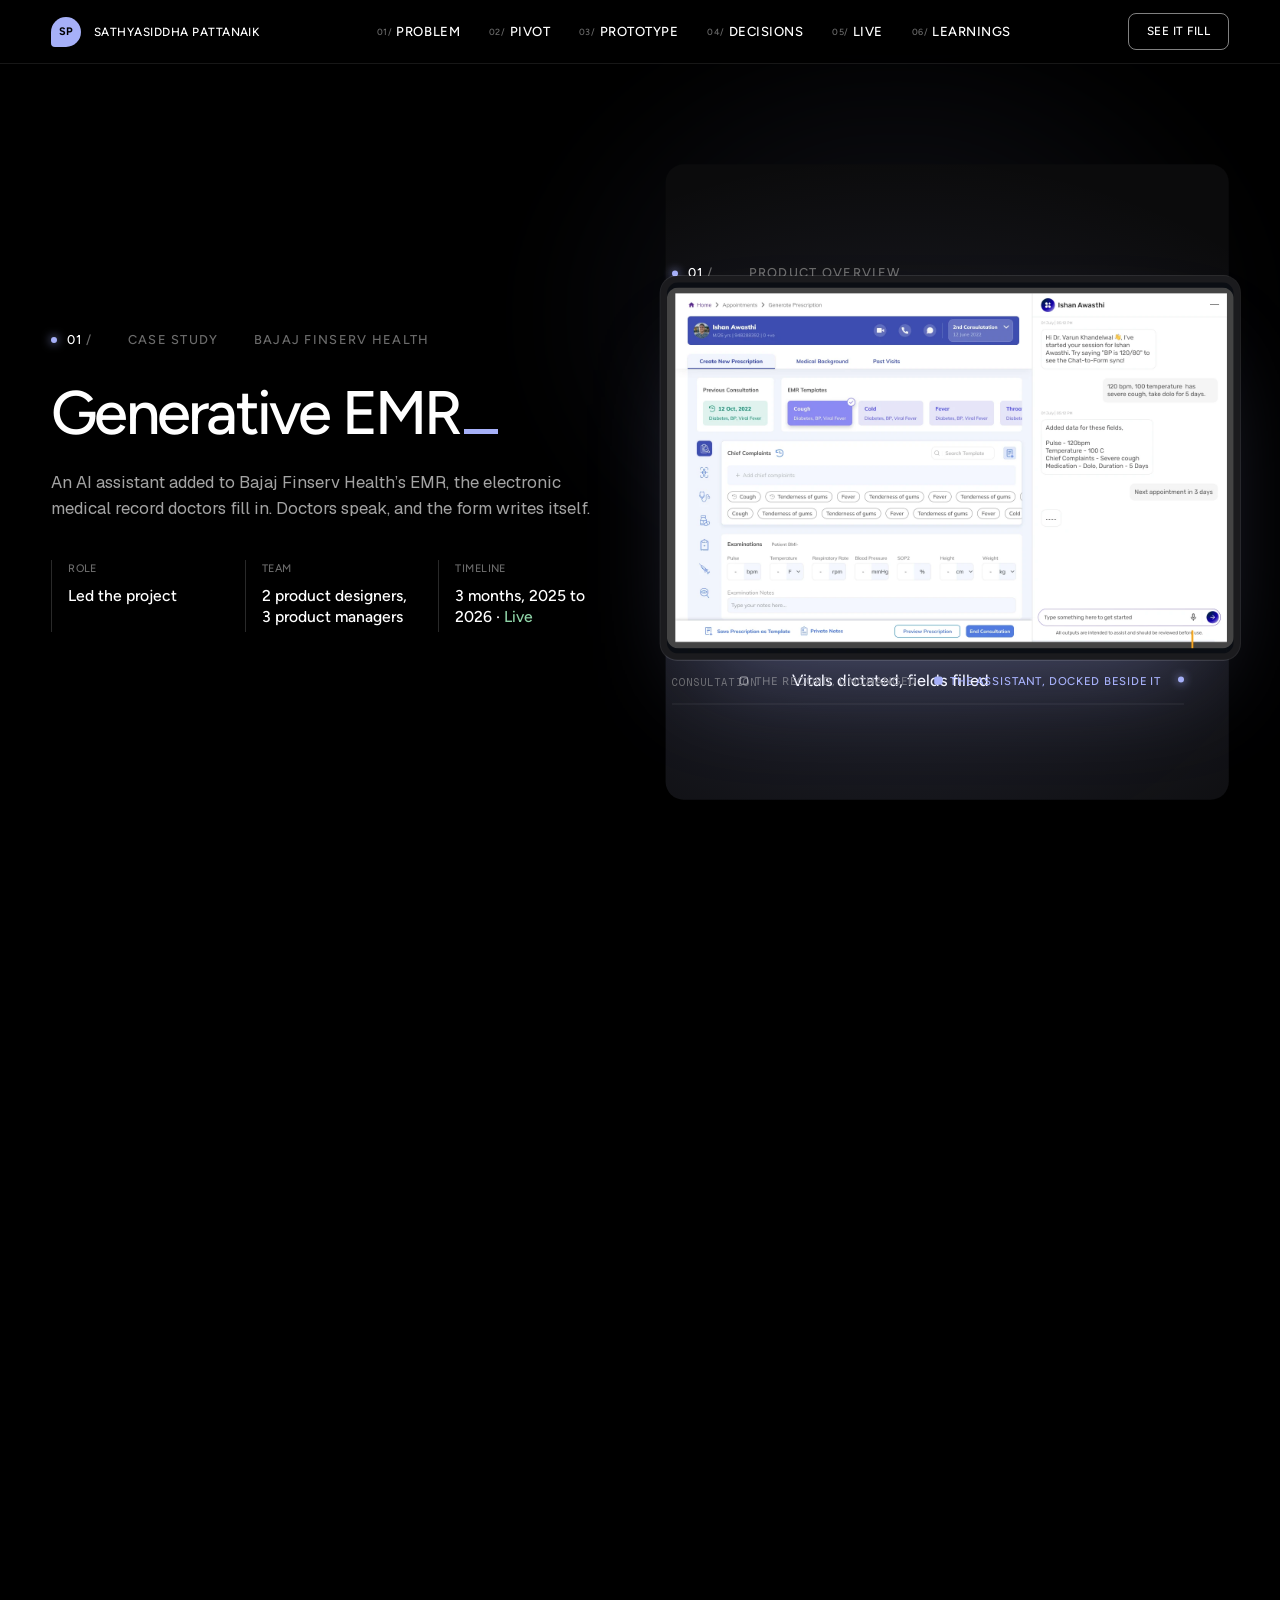
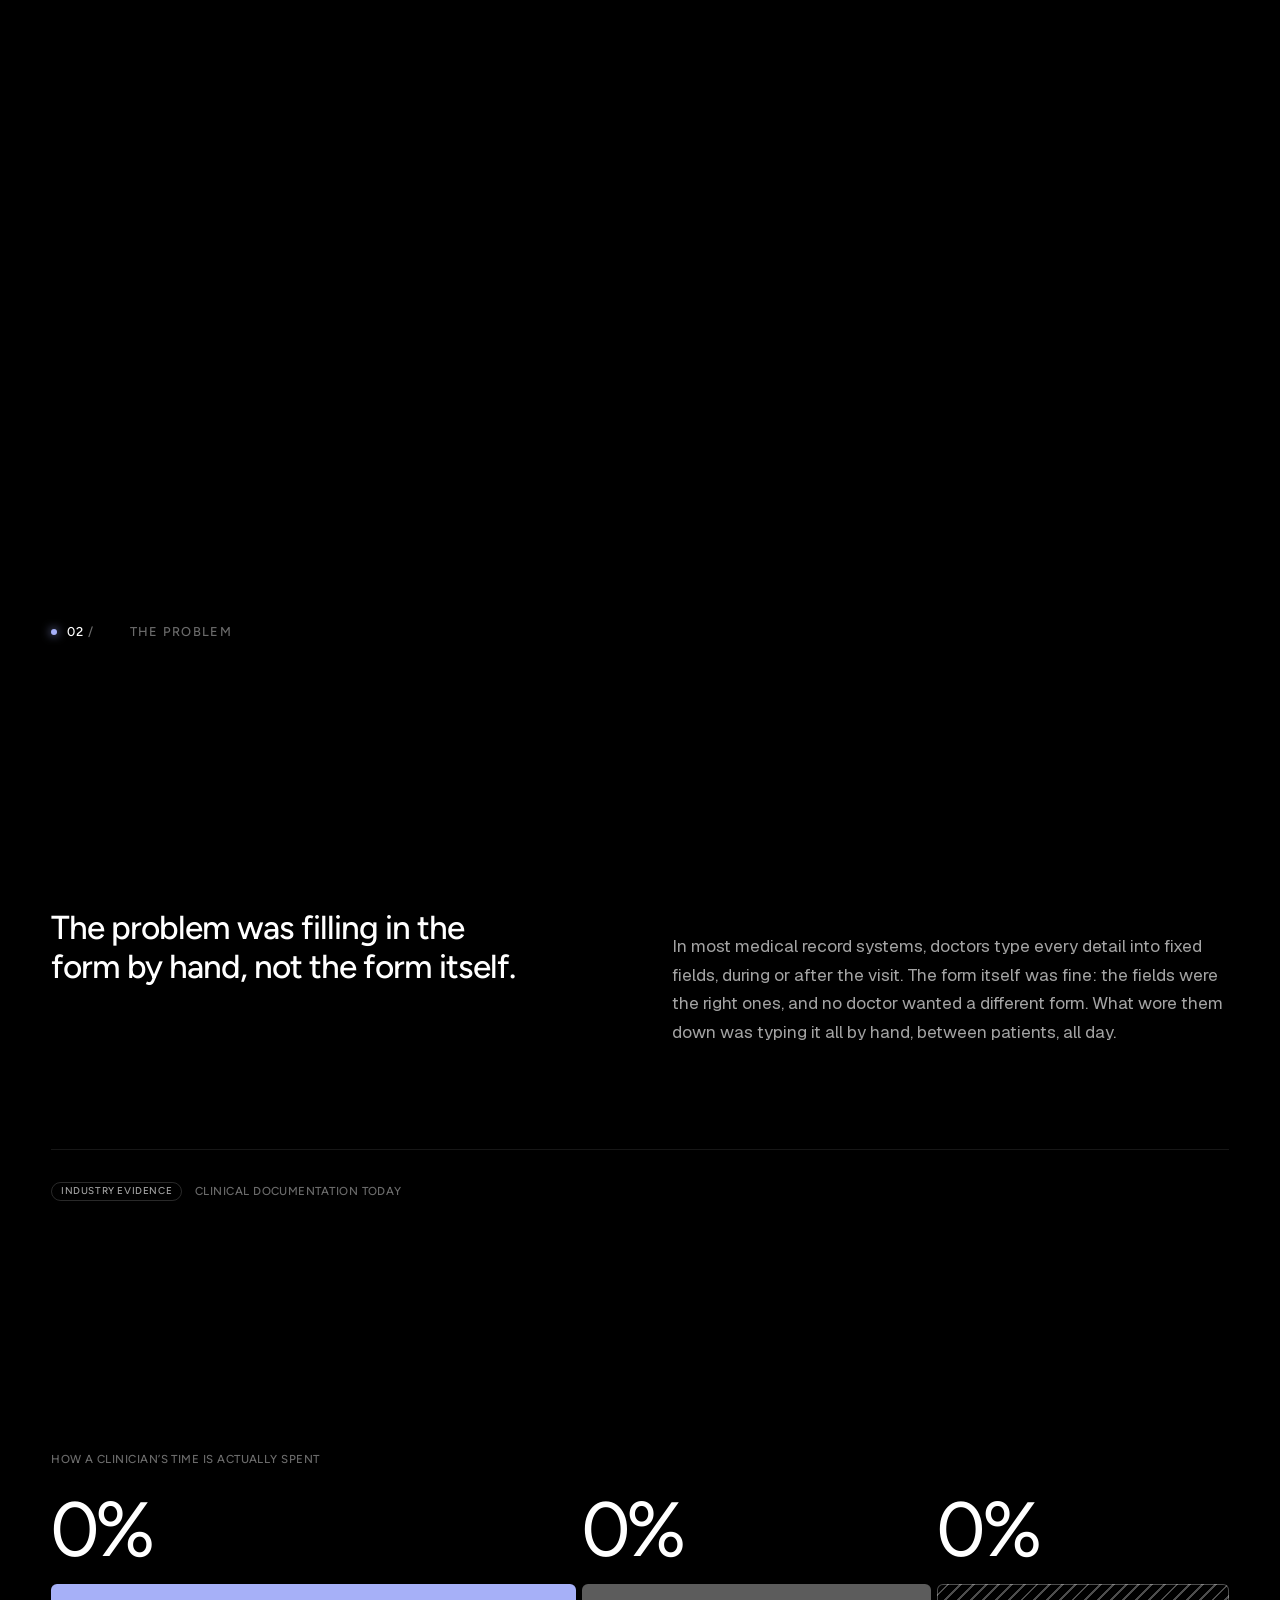
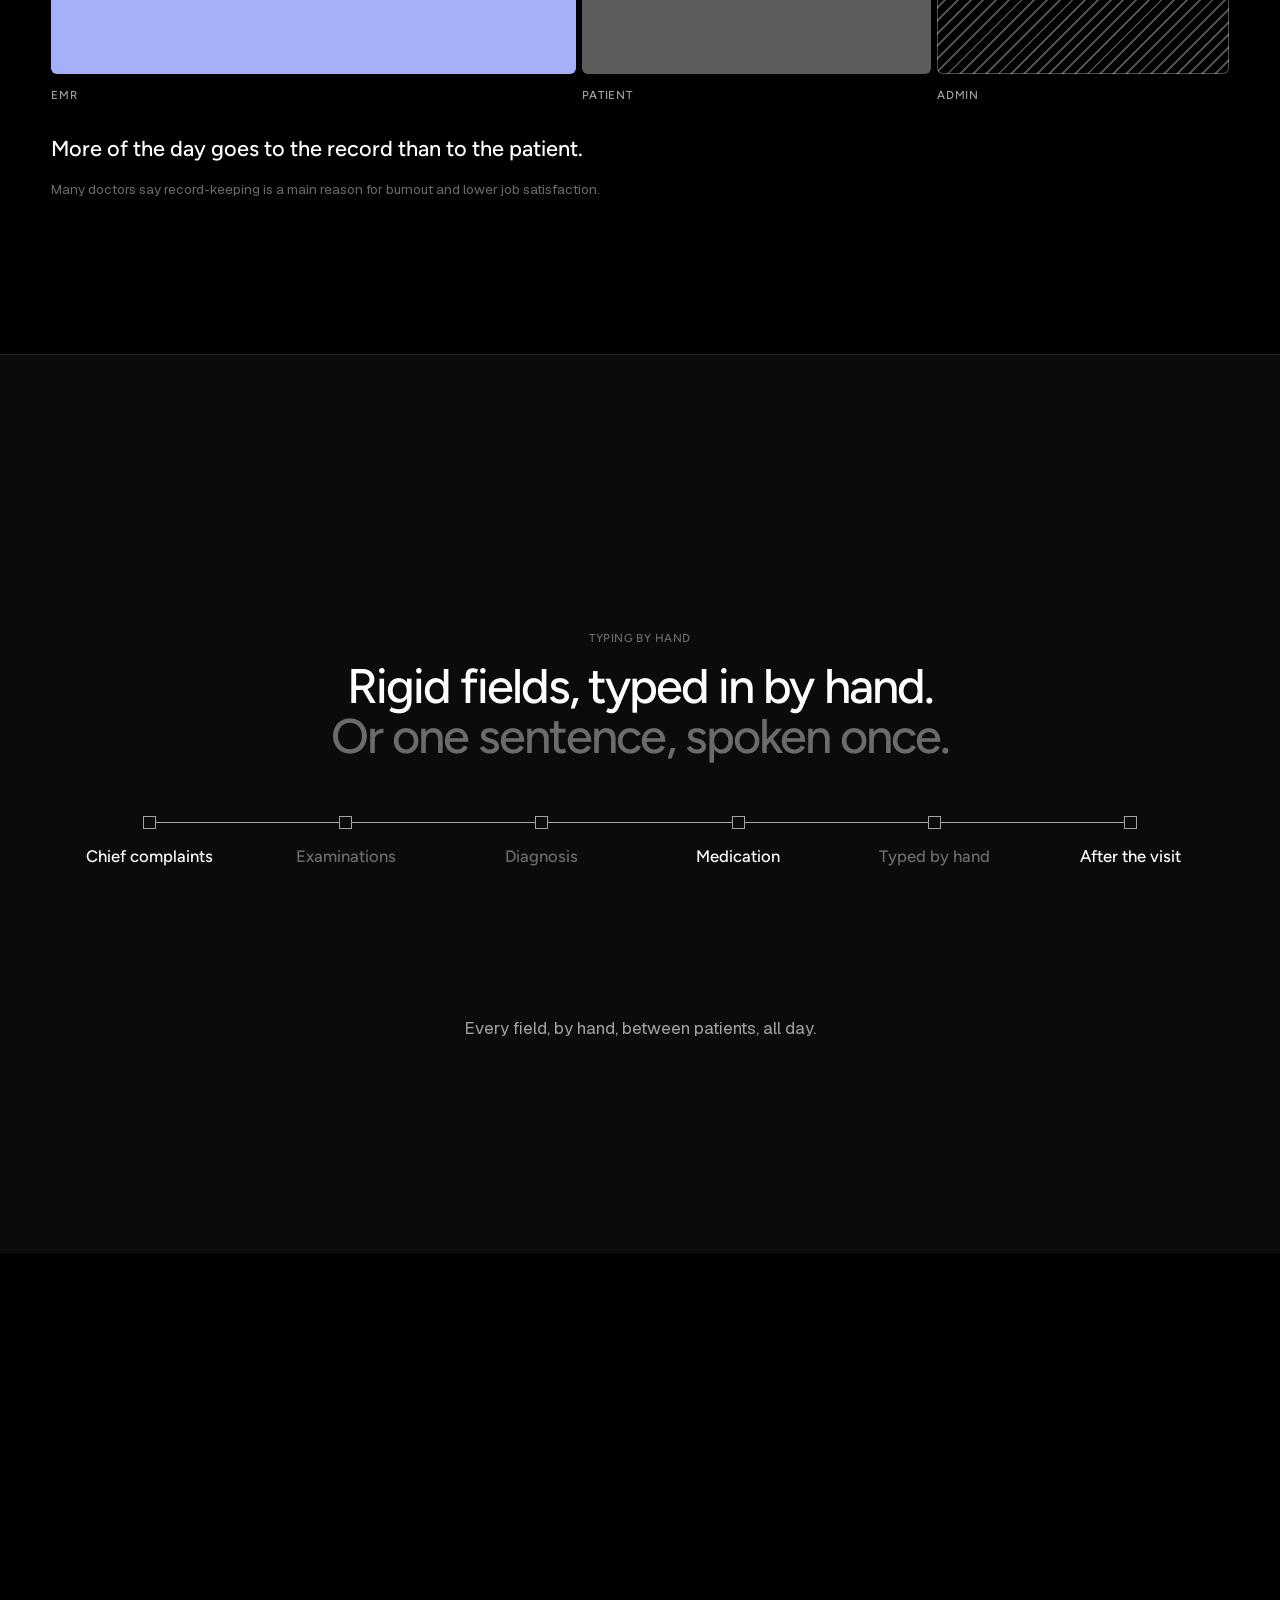
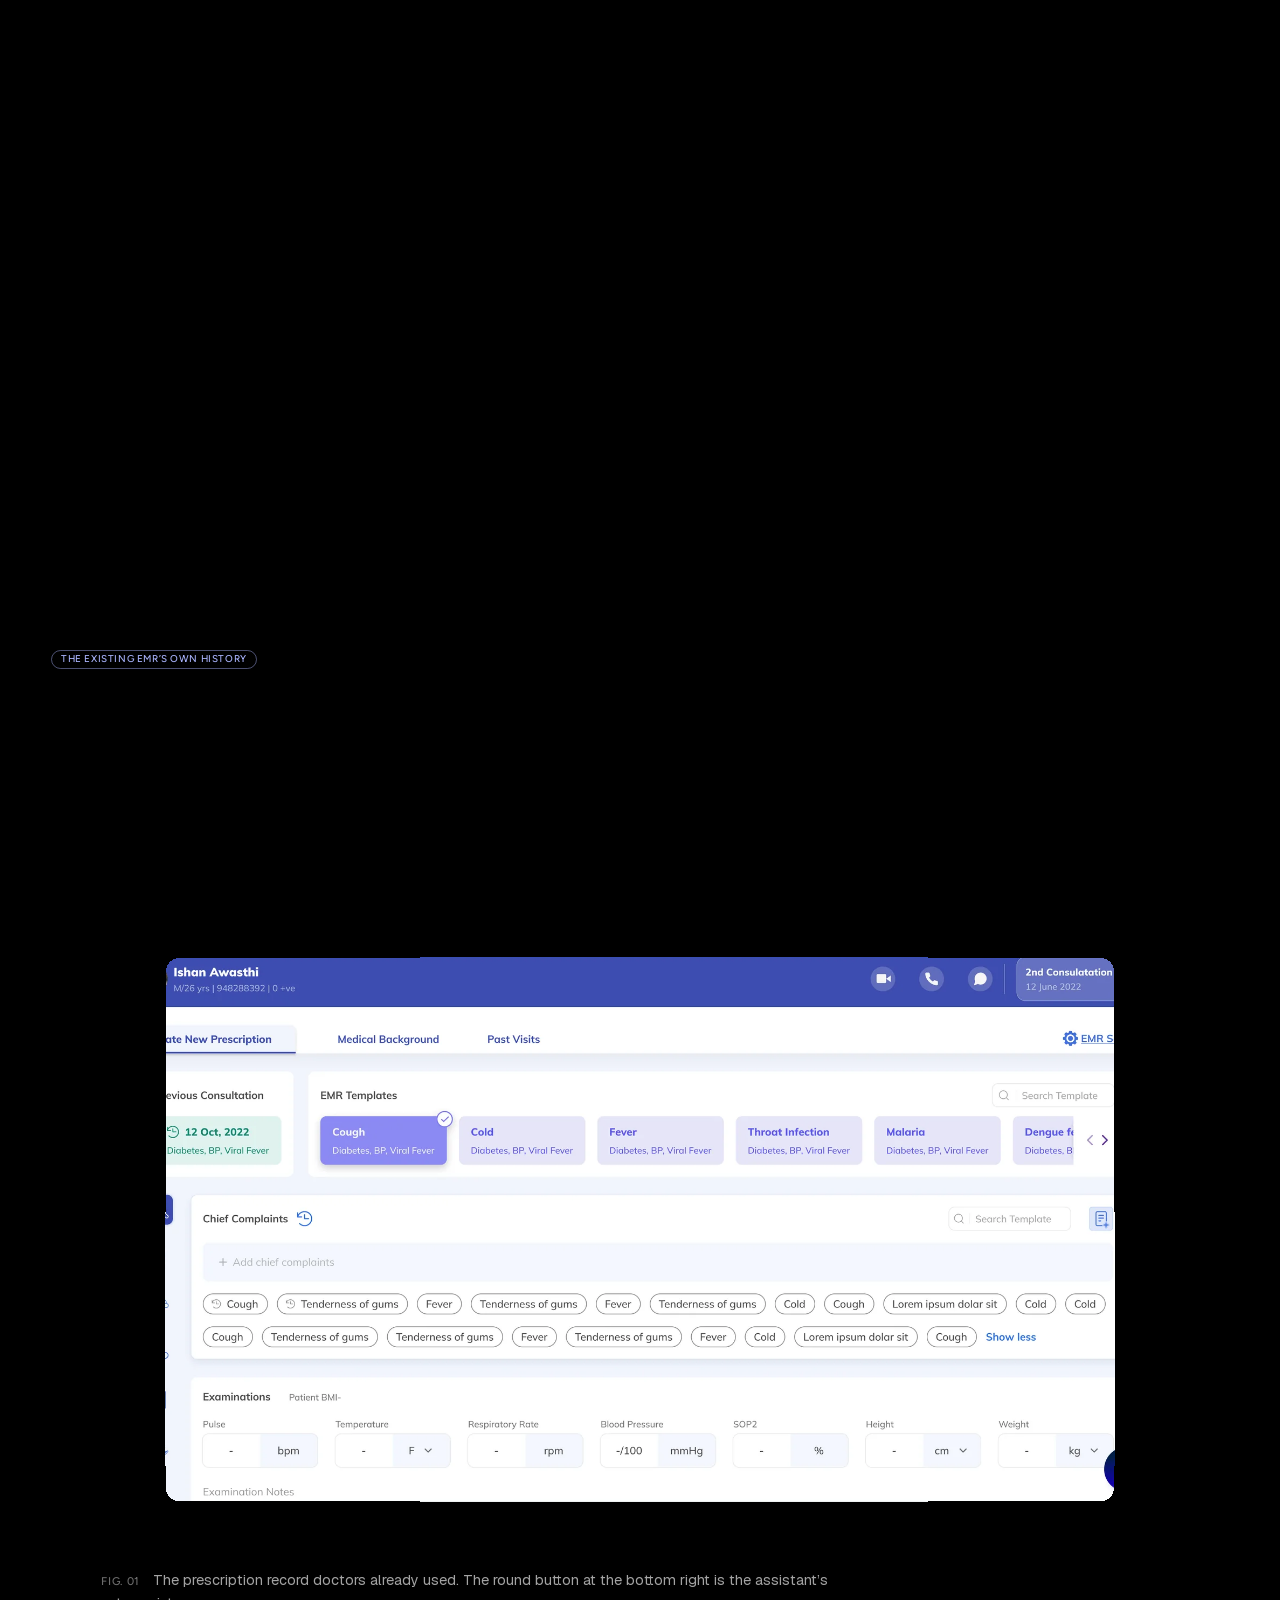
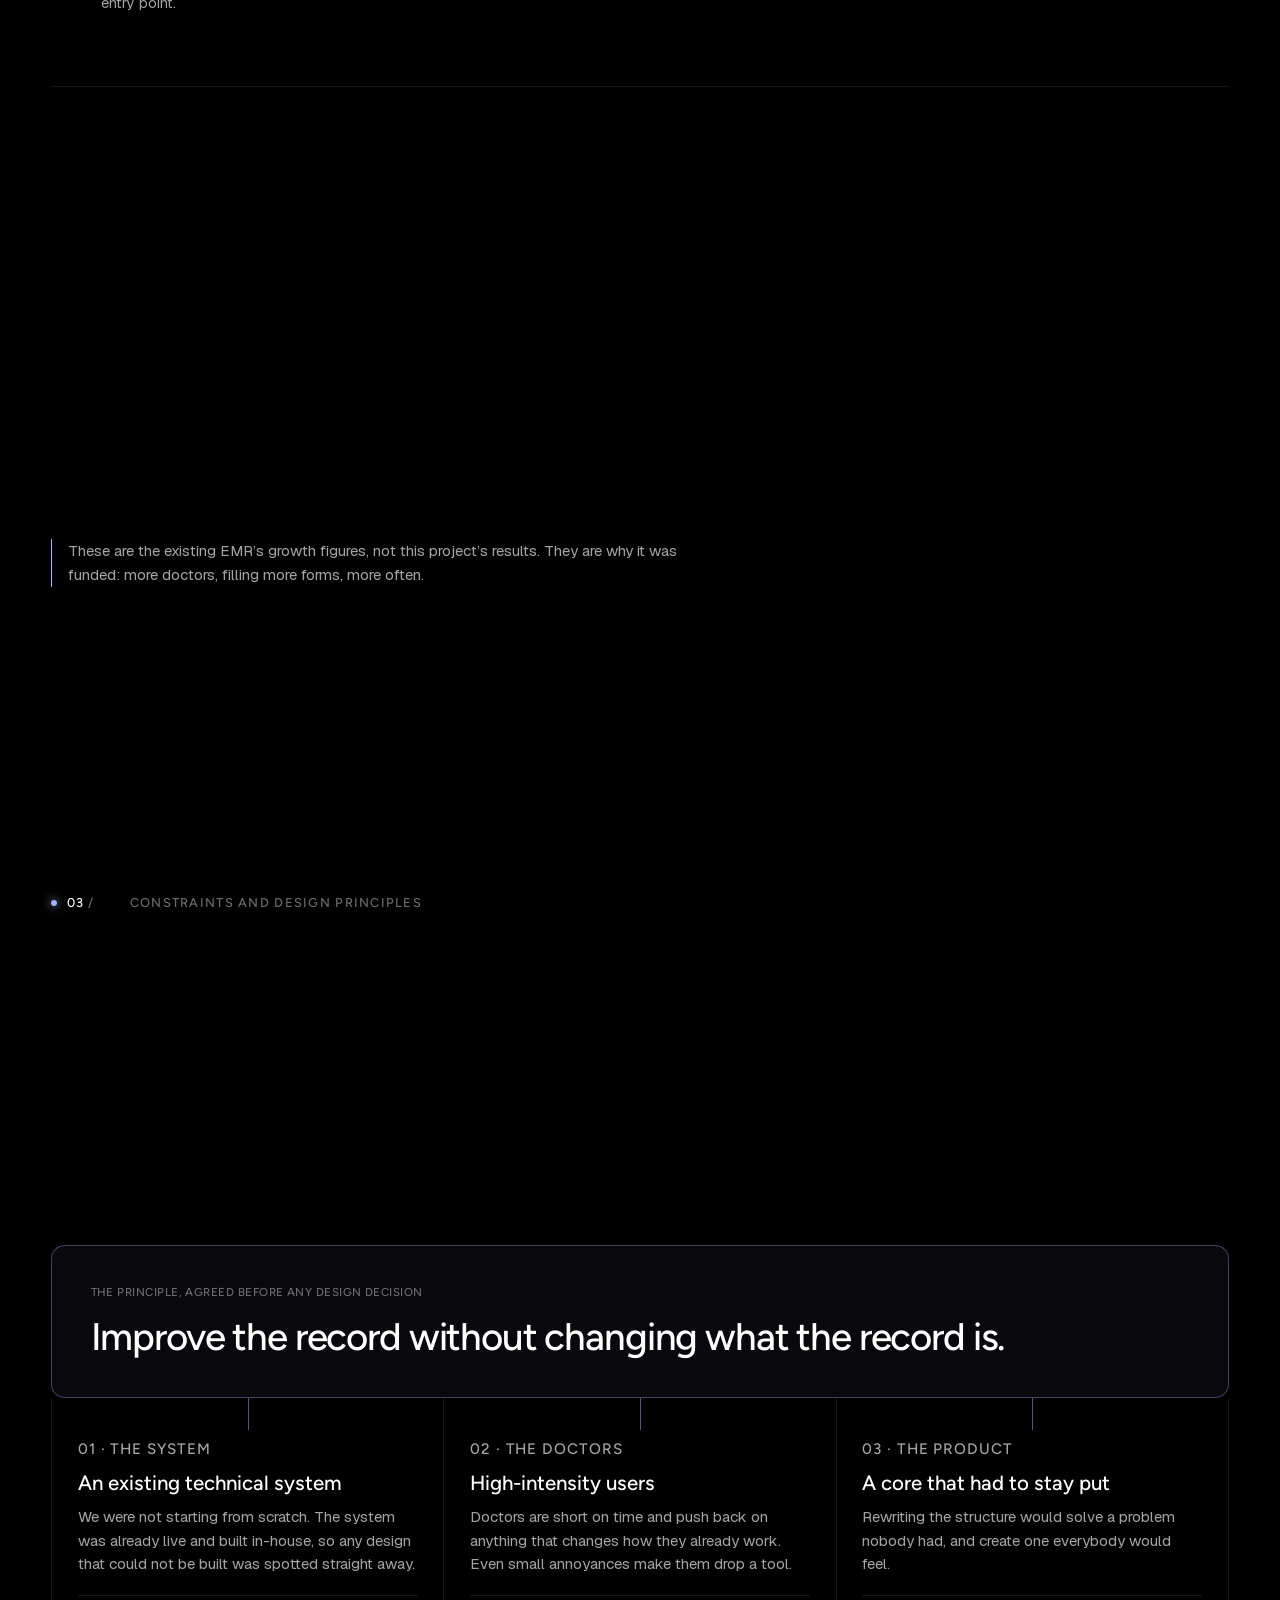
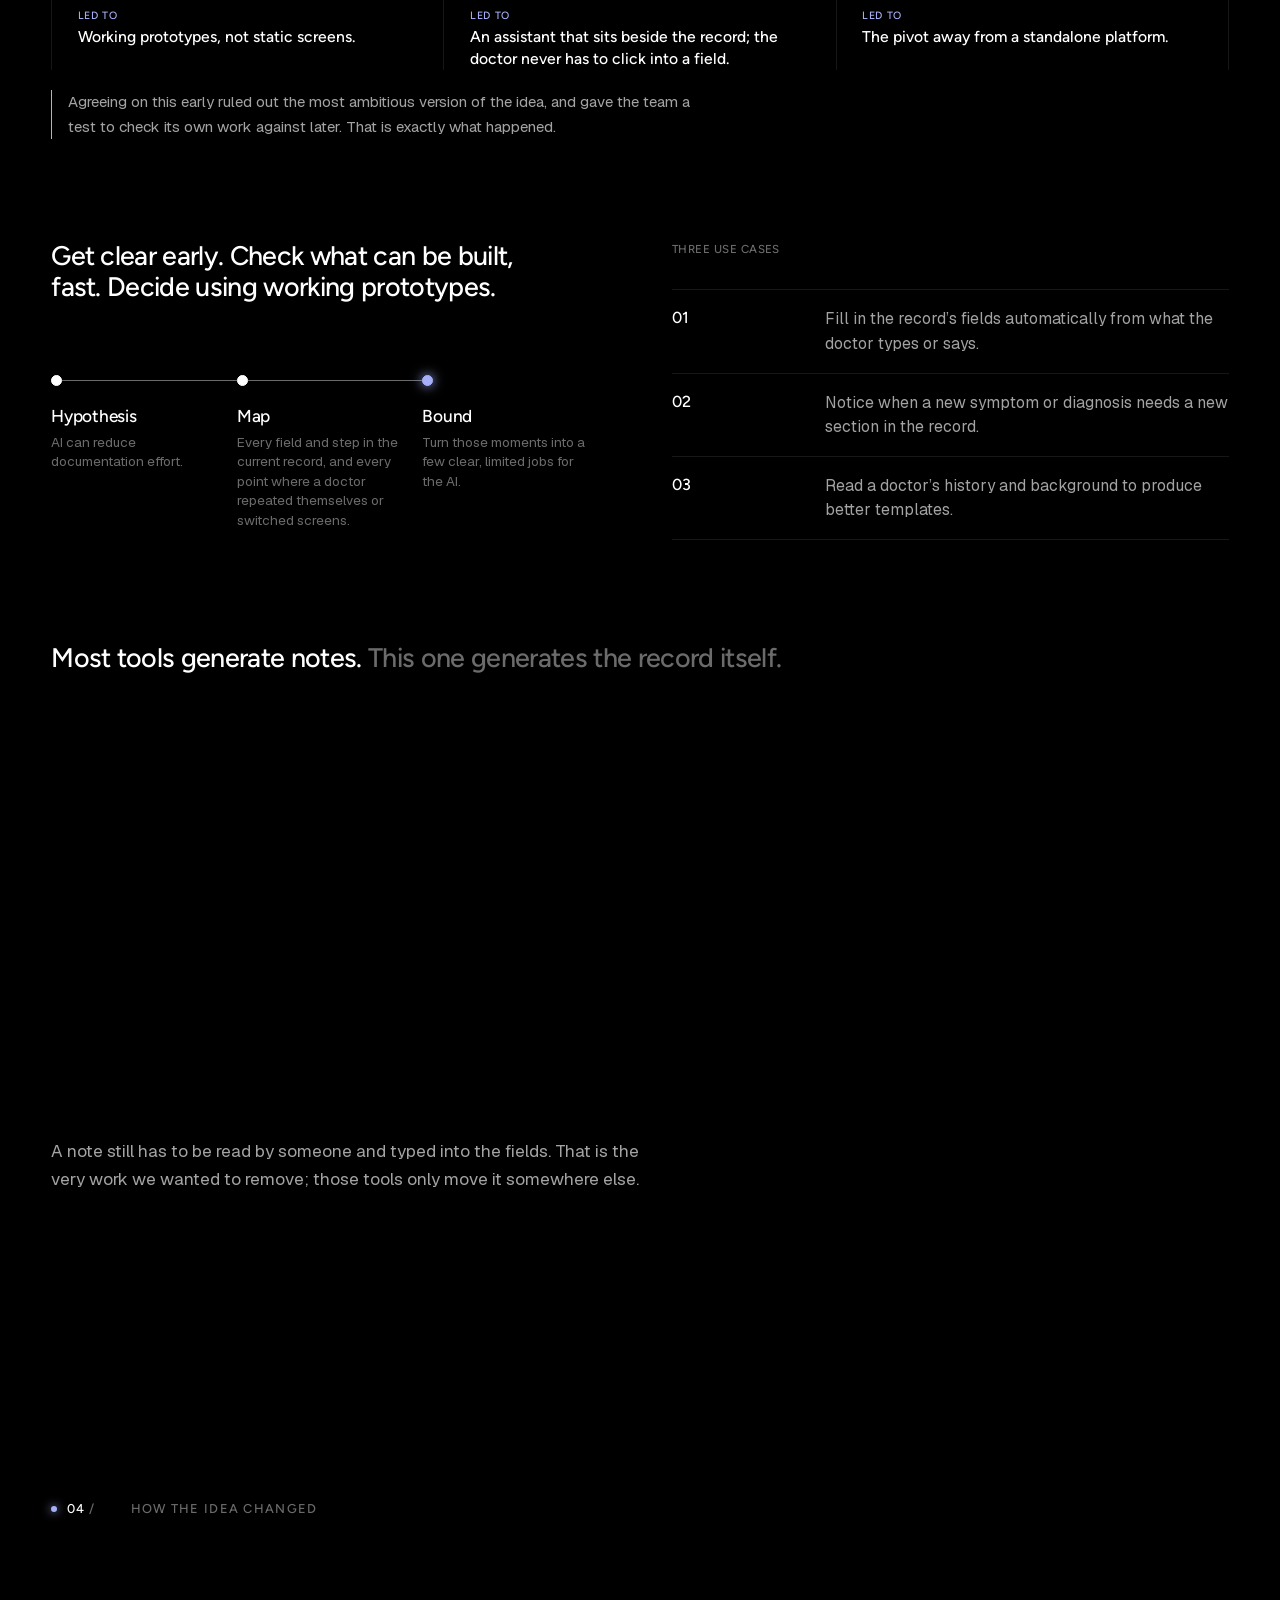
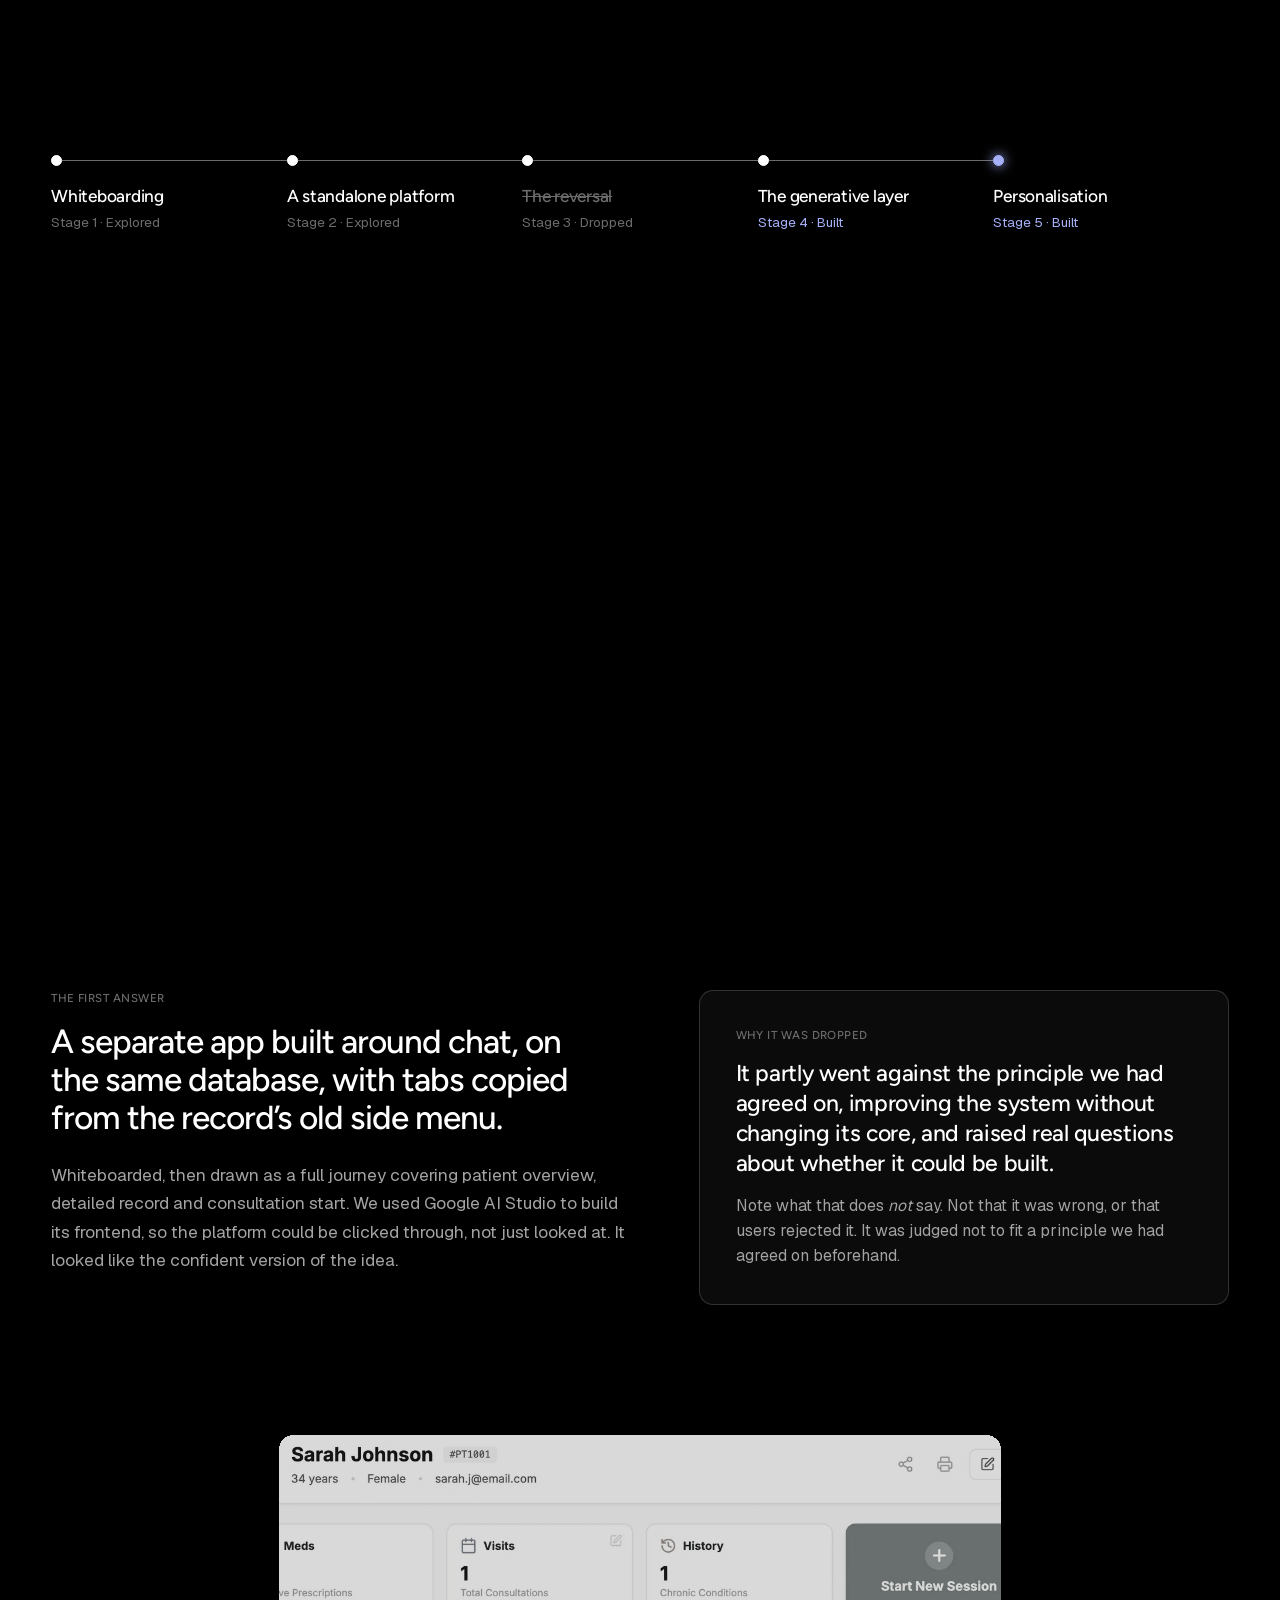
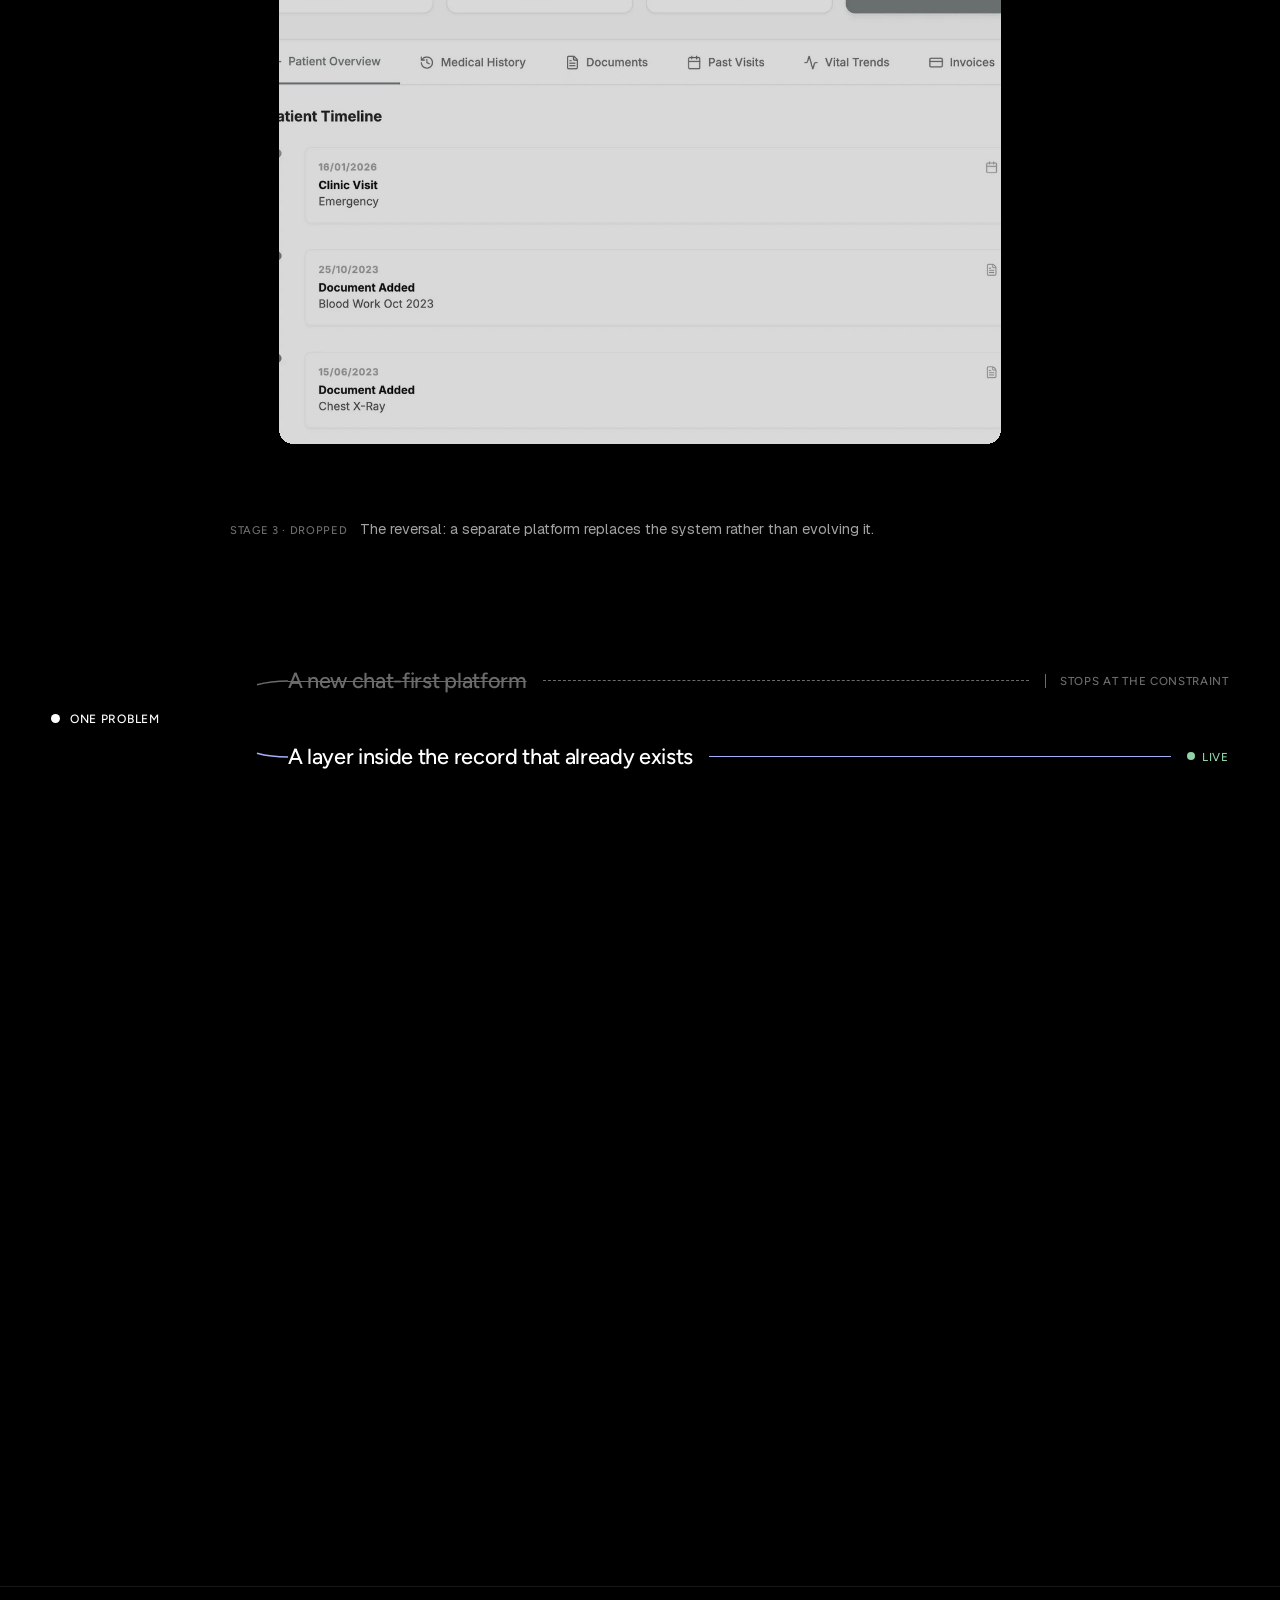
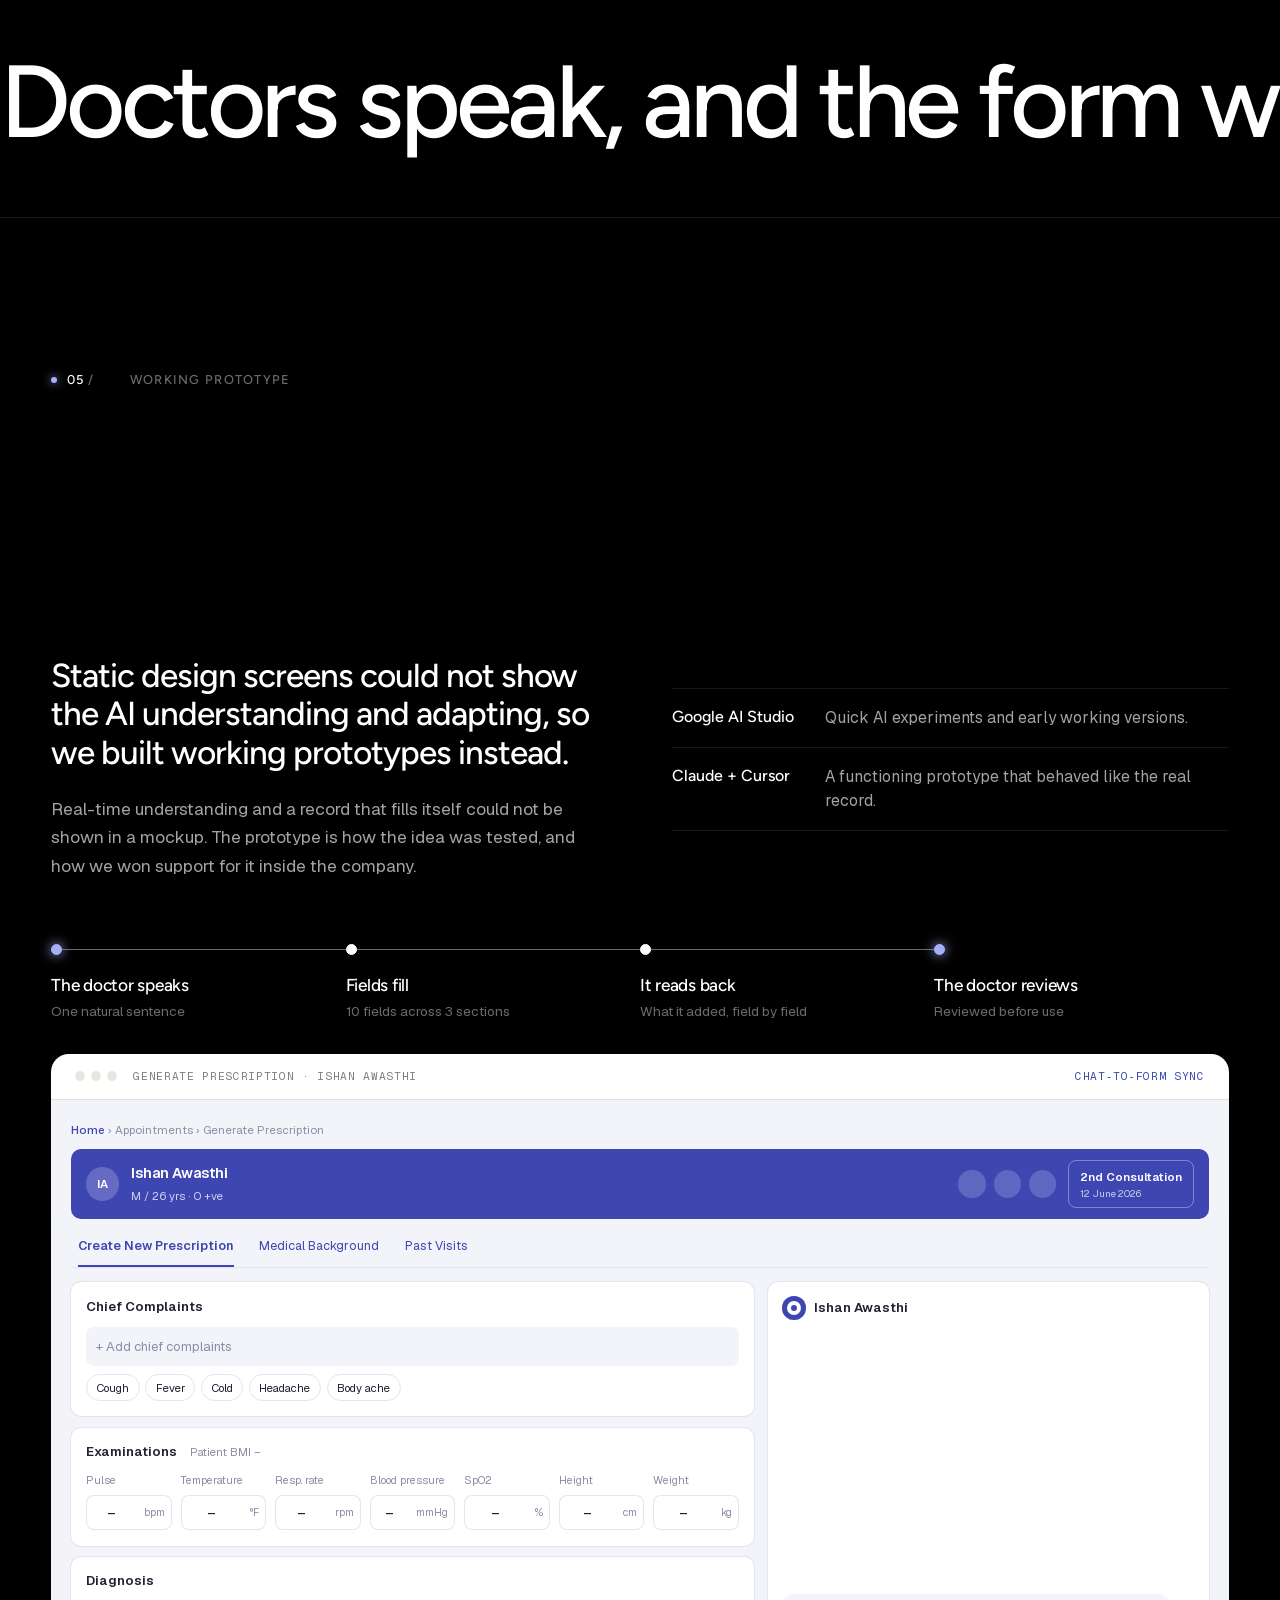
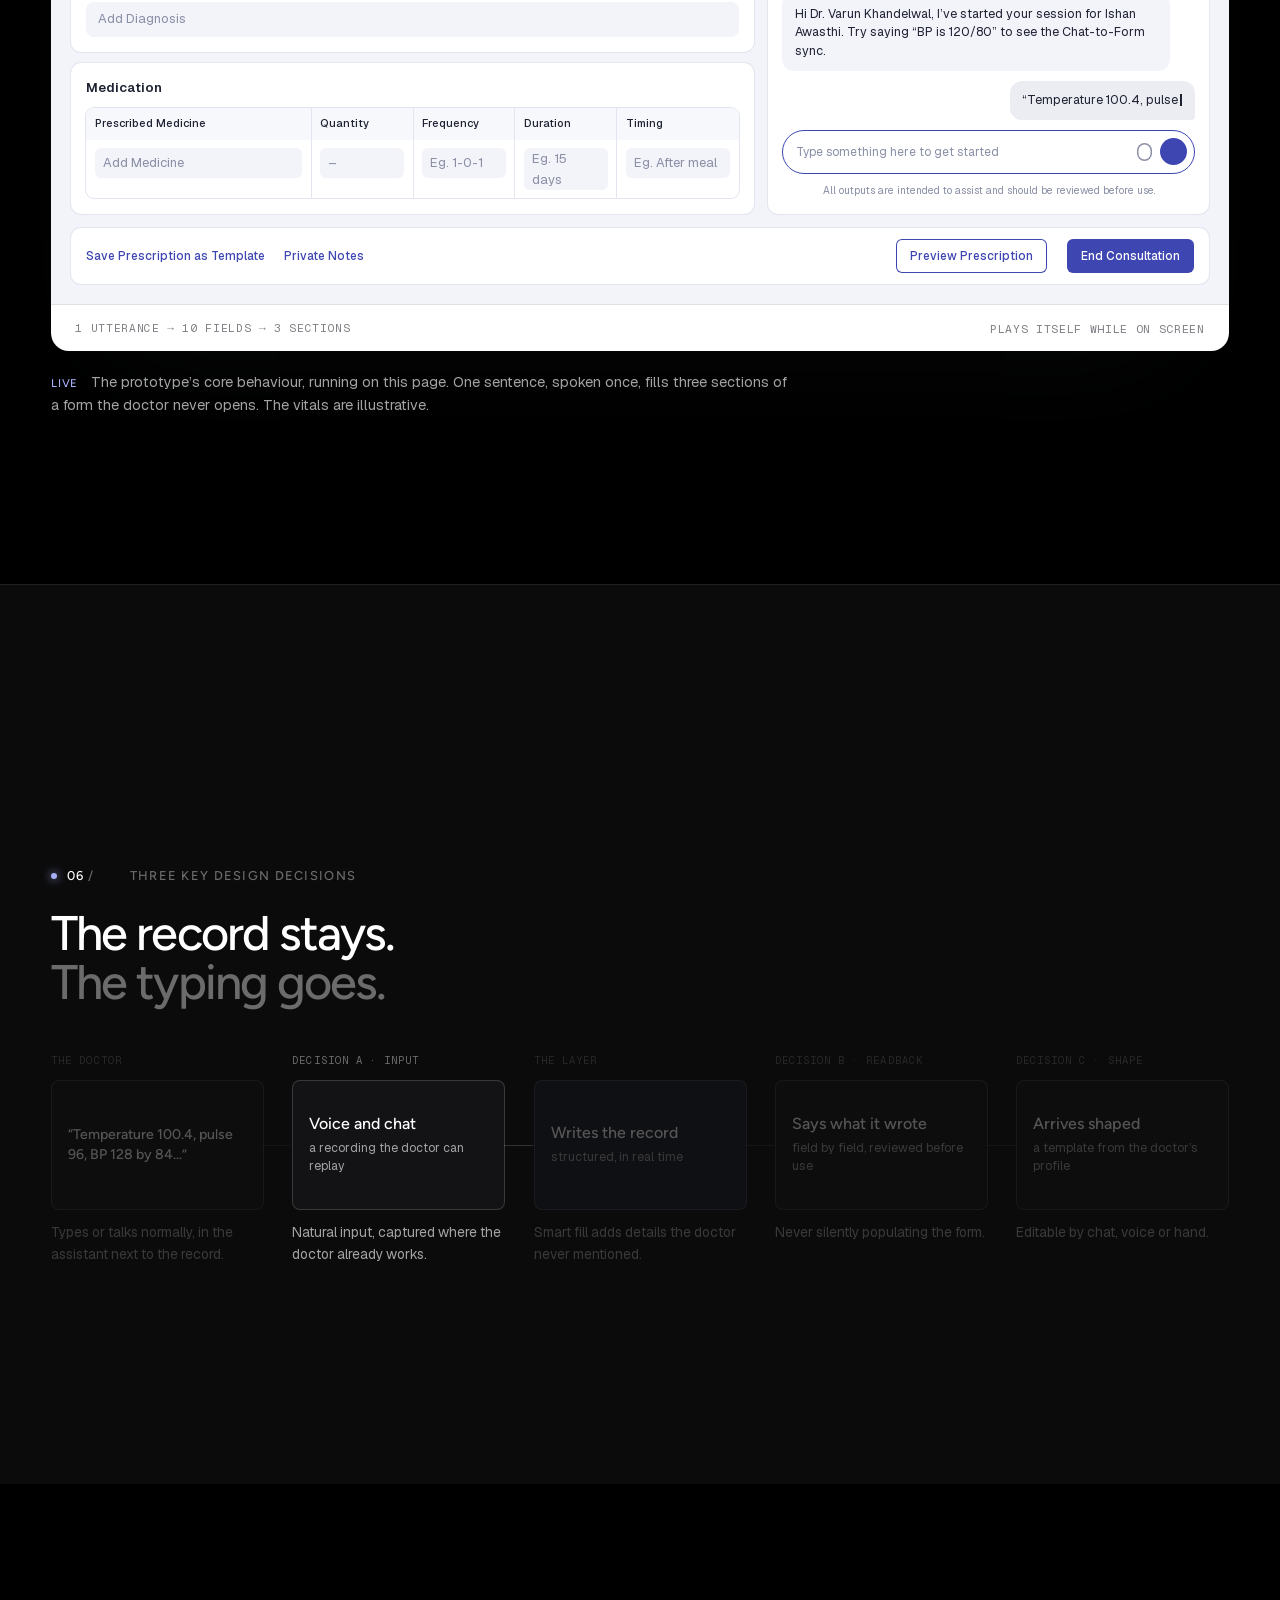
==== commit fabf5c02: "Preview: the standalone platform's frontend was built with Google AI Studio Co-Authored-By: Claude O" ====
--- a/preview/index.html
+++ b/preview/index.html
@@ -218,14 +218,14 @@
   </div>
   <div class="screens stages" data-still>
     <figure class="scr"><img src="public/screens/web/stage-1-whiteboard.webp" srcset="public/screens/web/stage-1-whiteboard.webp 640w, public/screens/web/stage-1-whiteboard-lg.webp 960w" sizes="(max-width: 900px) 100vw, 580px" width="640" height="480" alt="A whiteboard covered in hand-drawn wireframes: chat, patient list, calendar, settings." loading="lazy" decoding="async"><figcaption><span>Stage 1 &middot; Explored</span><b>Whiteboarding</b>Chat as the entry point, carrying over the navigation doctors already knew.</figcaption></figure>
-    <figure class="scr"><img src="public/screens/web/stage-2-platform.webp" srcset="public/screens/web/stage-2-platform.webp 640w, public/screens/web/stage-2-platform-lg.webp 1400w" sizes="(max-width: 900px) 100vw, 580px" width="640" height="480" alt="The standalone platform's patient overview: vitals, medications, history and allergies as cards above a Start Consultation button." loading="lazy" decoding="async"><figcaption><span>Stage 2 &middot; Explored</span><b>A standalone platform</b>Patient overview, detailed record, consultation start. The version that demoed best.</figcaption></figure>
+    <figure class="scr"><img src="public/screens/web/stage-2-platform.webp" srcset="public/screens/web/stage-2-platform.webp 640w, public/screens/web/stage-2-platform-lg.webp 1400w" sizes="(max-width: 900px) 100vw, 580px" width="640" height="480" alt="The standalone platform's patient overview: vitals, medications, history and allergies as cards above a Start Consultation button." loading="lazy" decoding="async"><figcaption><span>Stage 2 &middot; Explored</span><b>A standalone platform</b>Patient overview, detailed record, consultation start. Its frontend was built with Google AI Studio. The version that demoed best.</figcaption></figure>
   </div>
   <div class="wrap">
     <div class="pivot-why">
       <div>
         <p class="kicker">The first answer</p>
         <p class="pull">A separate app built around chat, on the same database, with tabs copied from the record&rsquo;s old side menu.</p>
-        <p class="body">Whiteboarded, then drawn as a full journey covering patient overview, detailed record and consultation start. It looked like the confident version of the idea.</p>
+        <p class="body">Whiteboarded, then drawn as a full journey covering patient overview, detailed record and consultation start. We used Google AI Studio to build its frontend, so the platform could be clicked through, not just looked at. It looked like the confident version of the idea.</p>
       </div>
       <div class="why-box">
         <p class="kicker">Why it was dropped</p>
